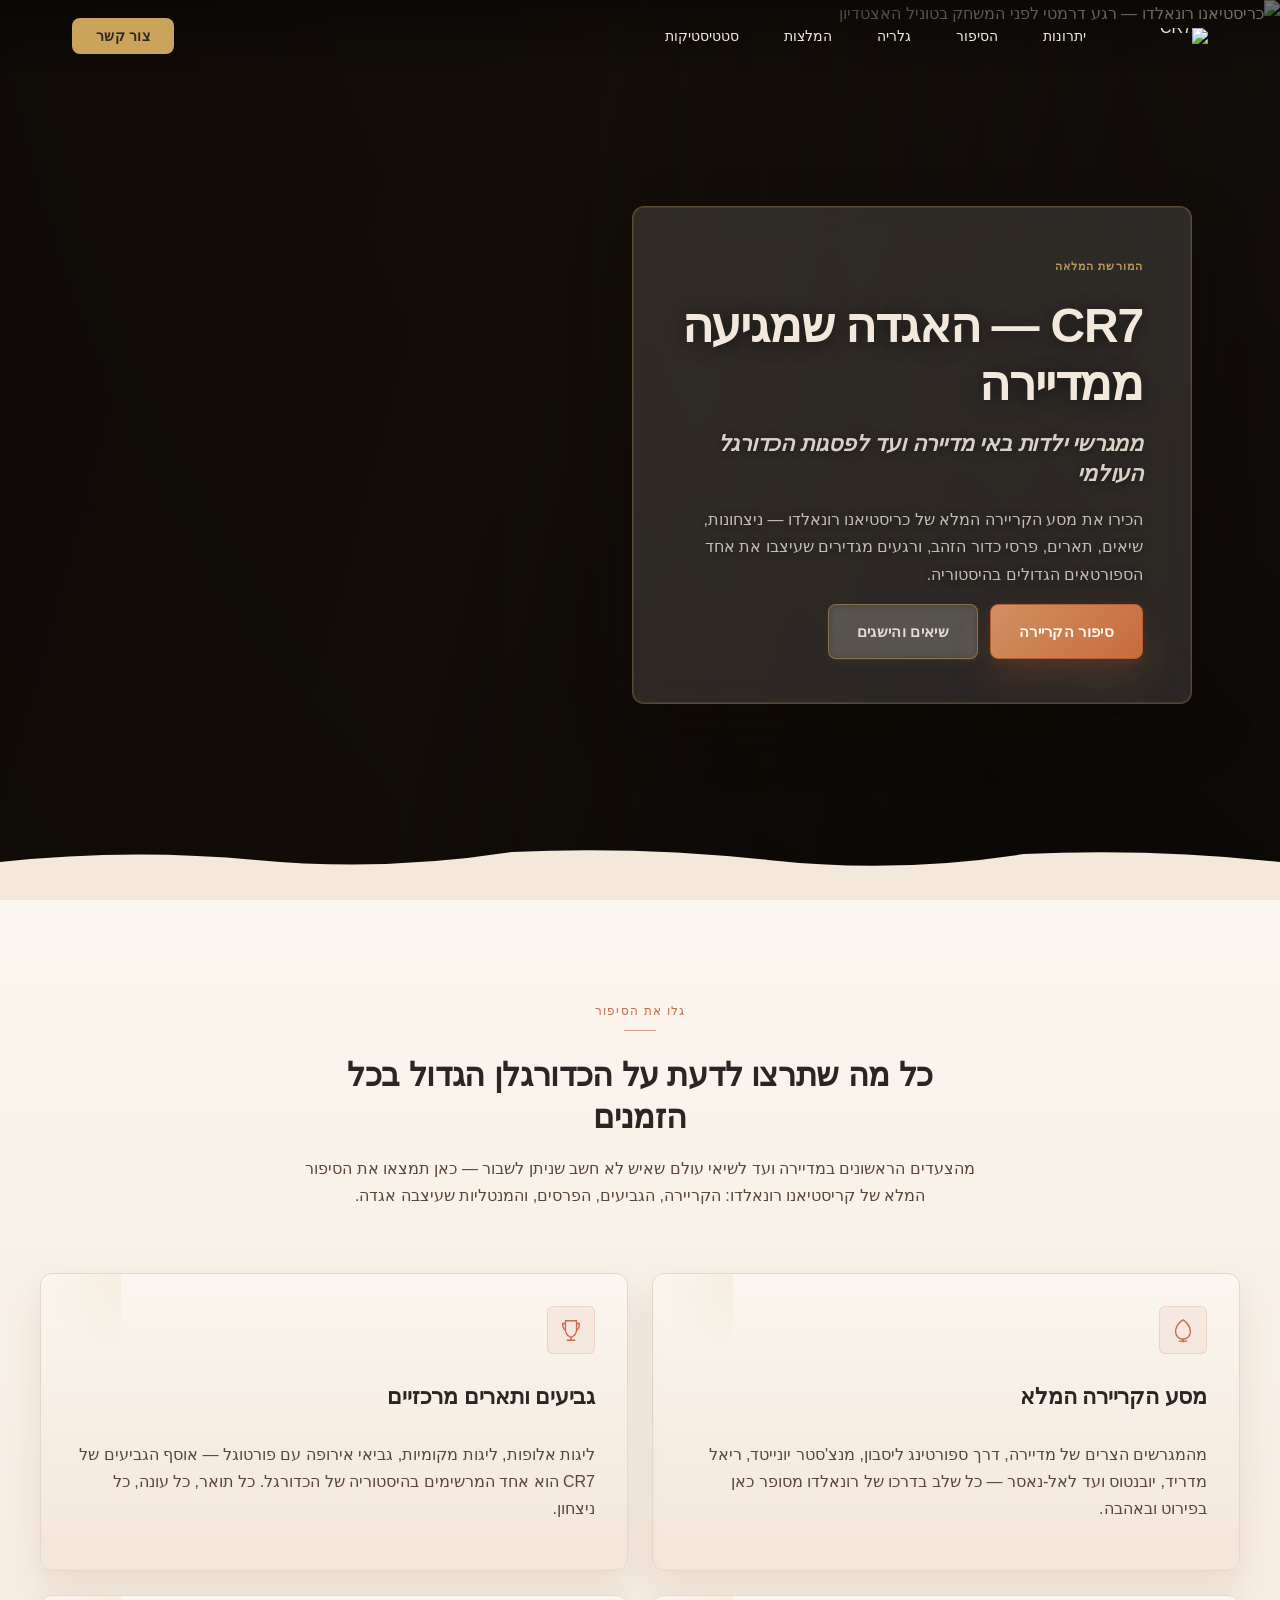
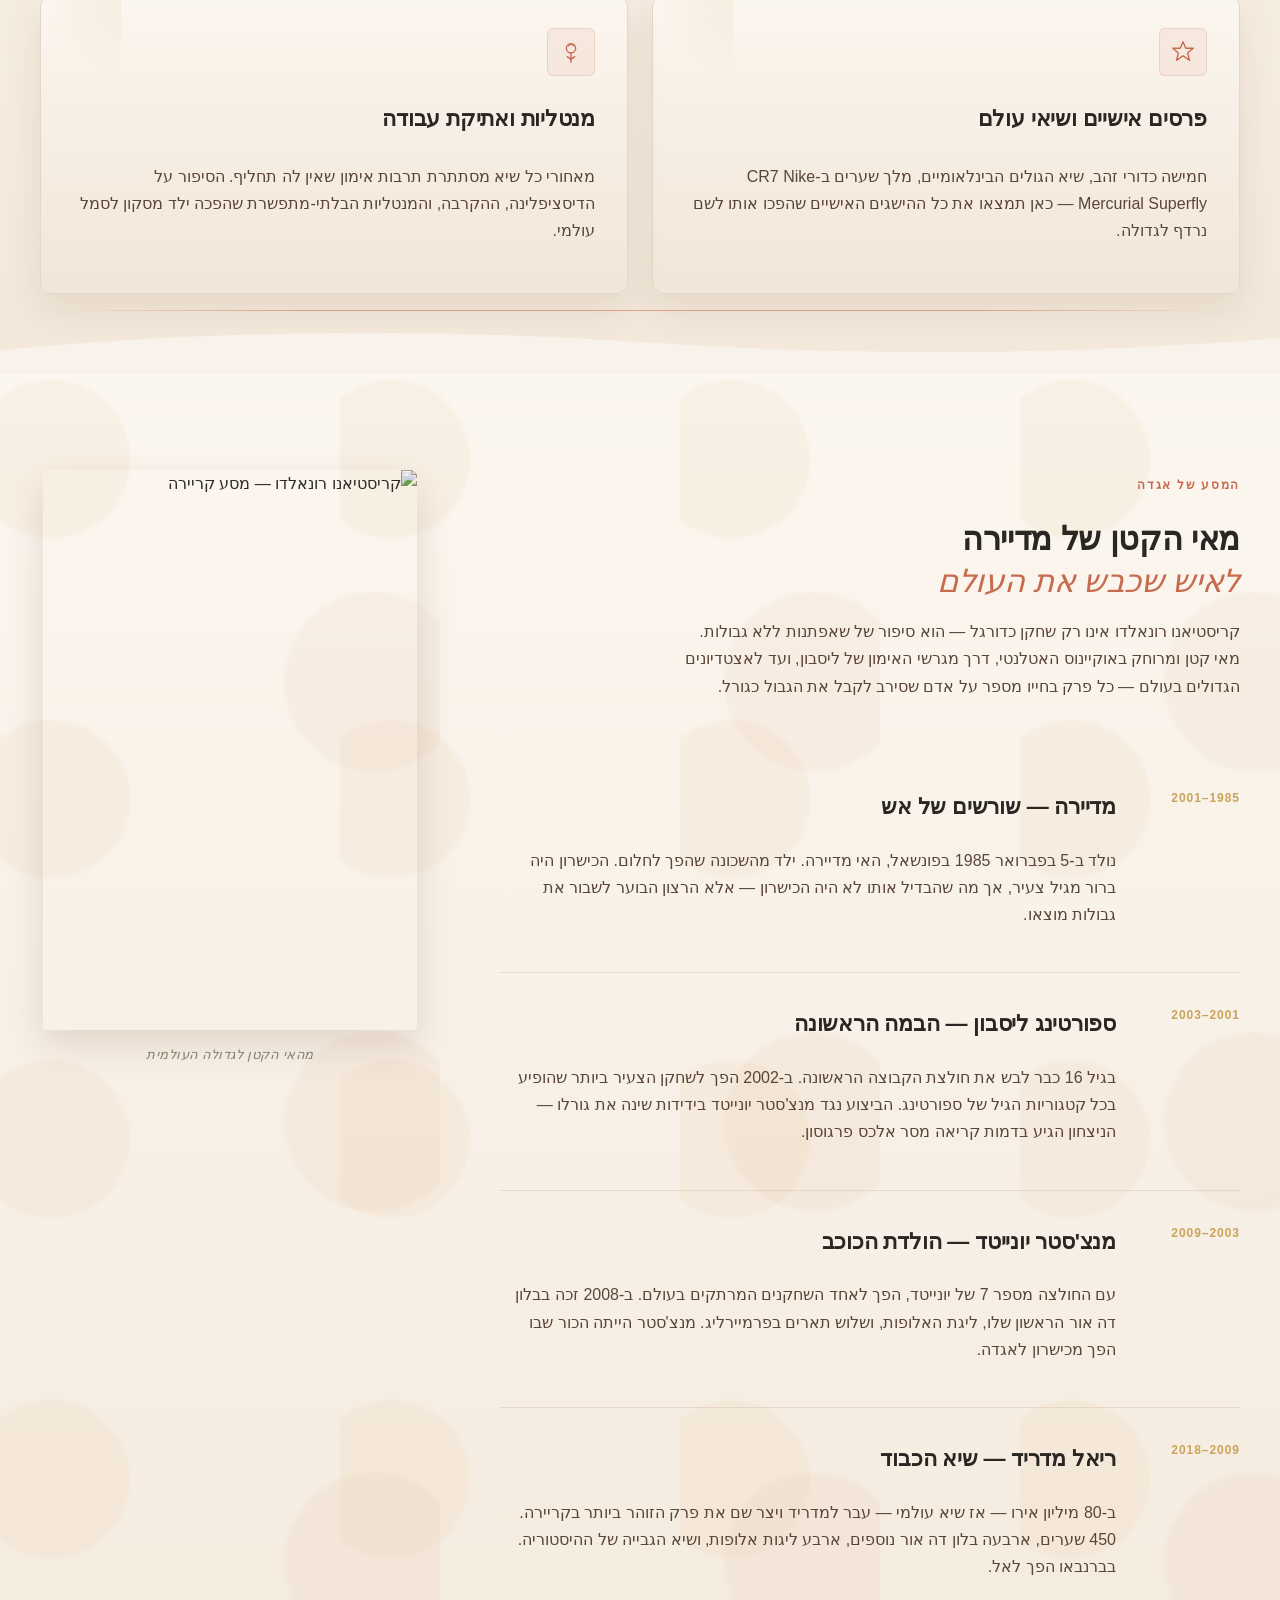
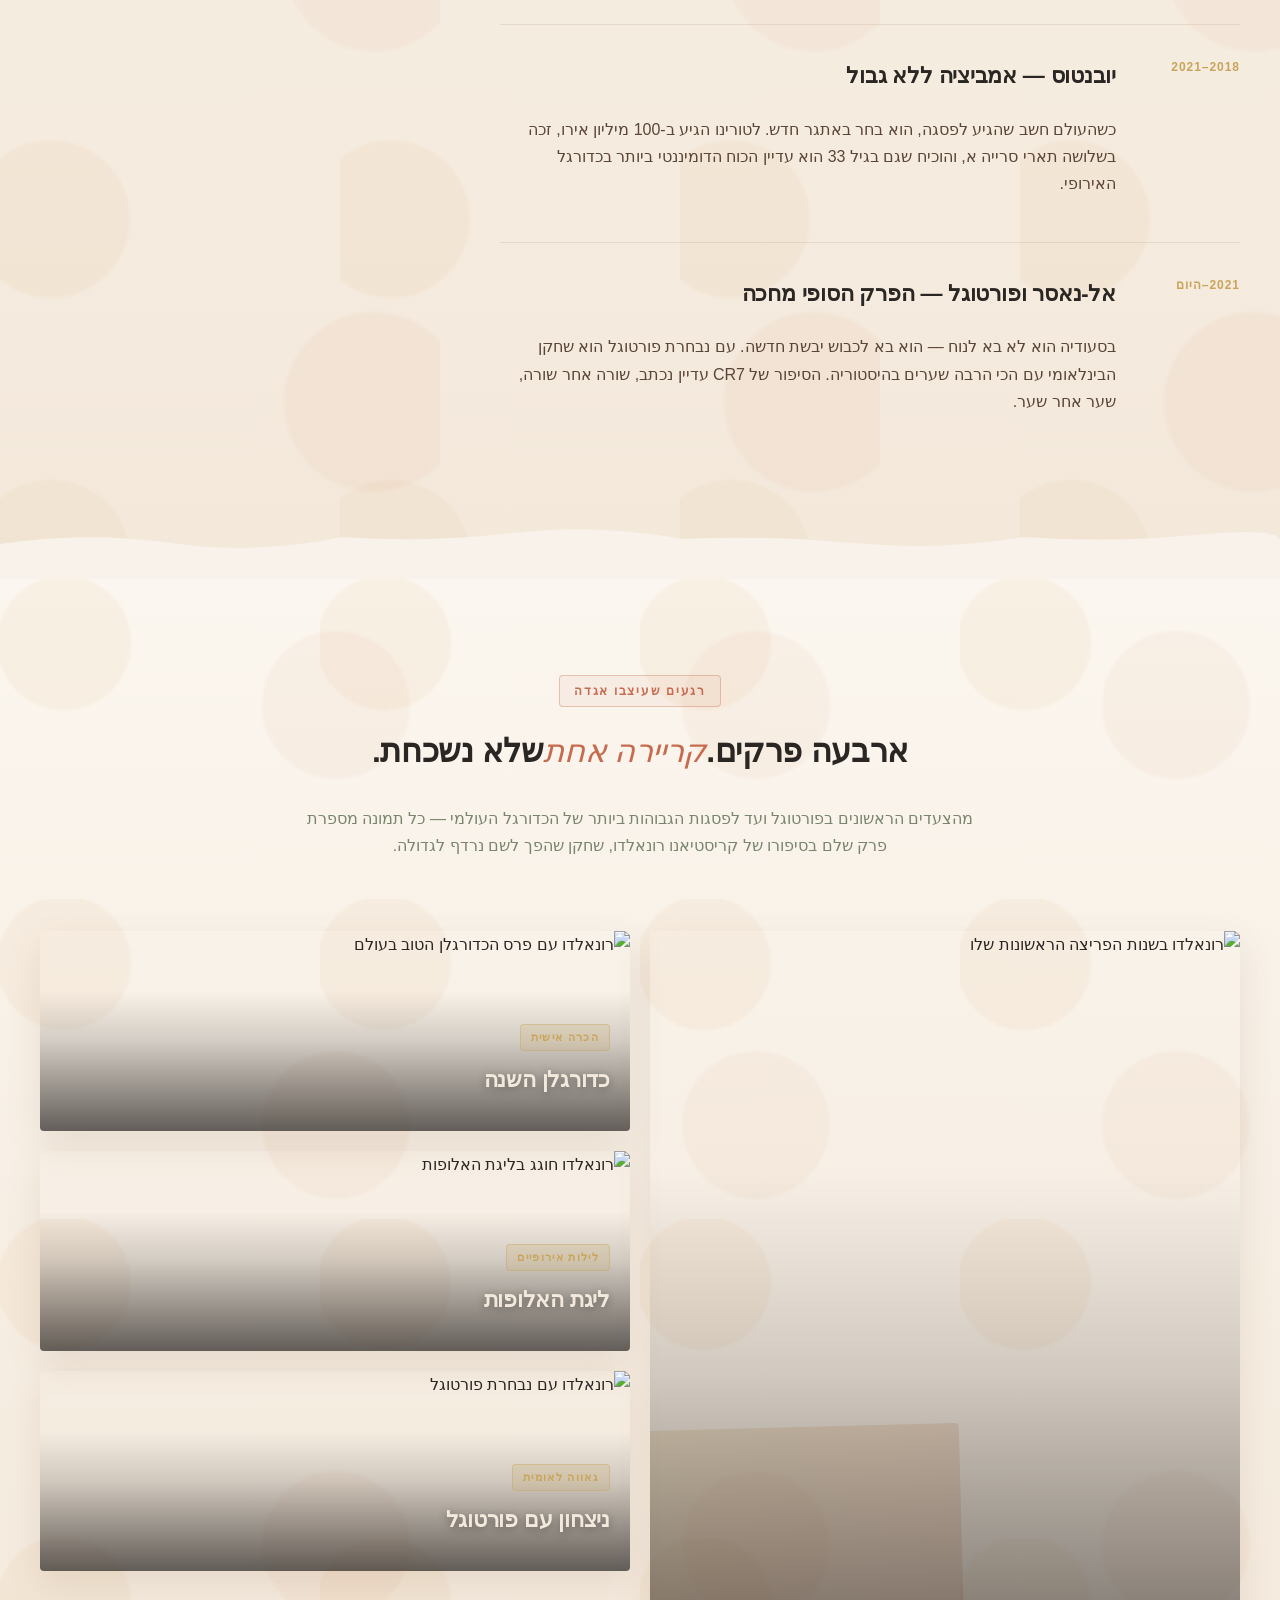
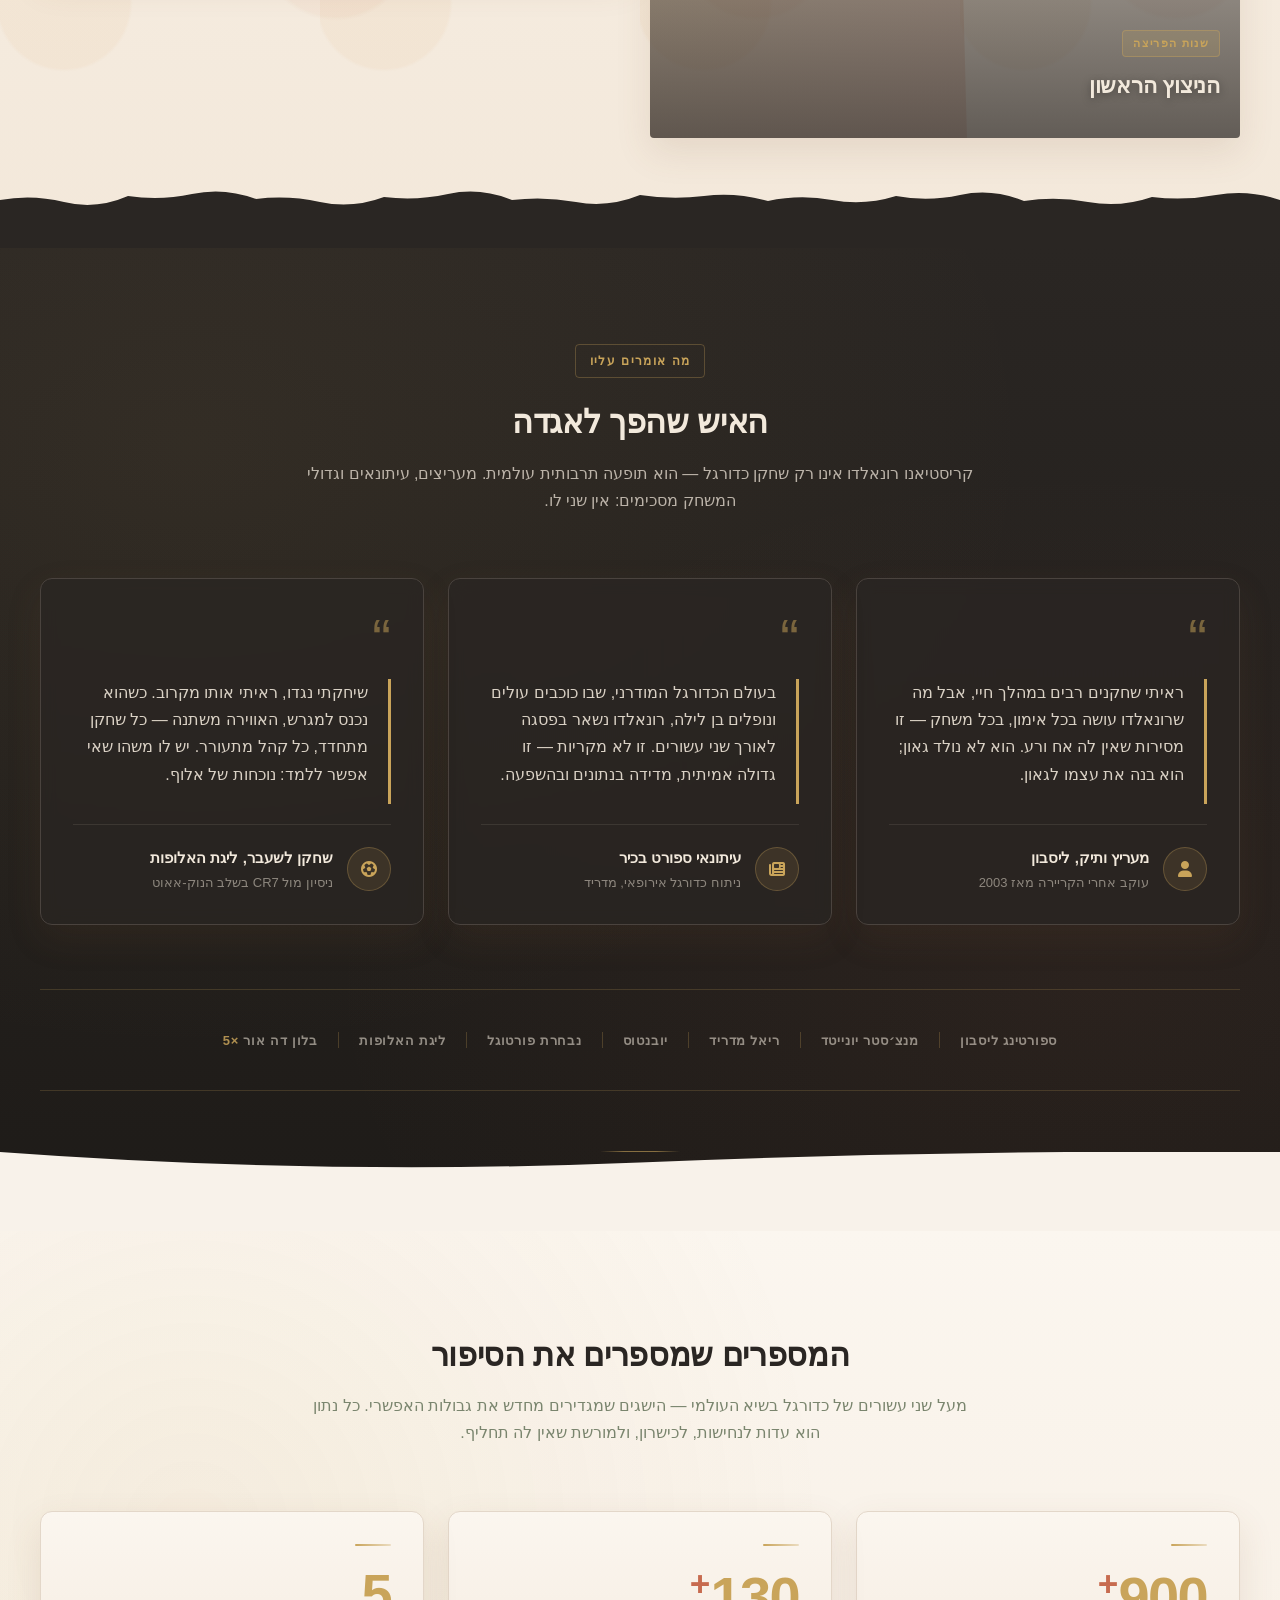
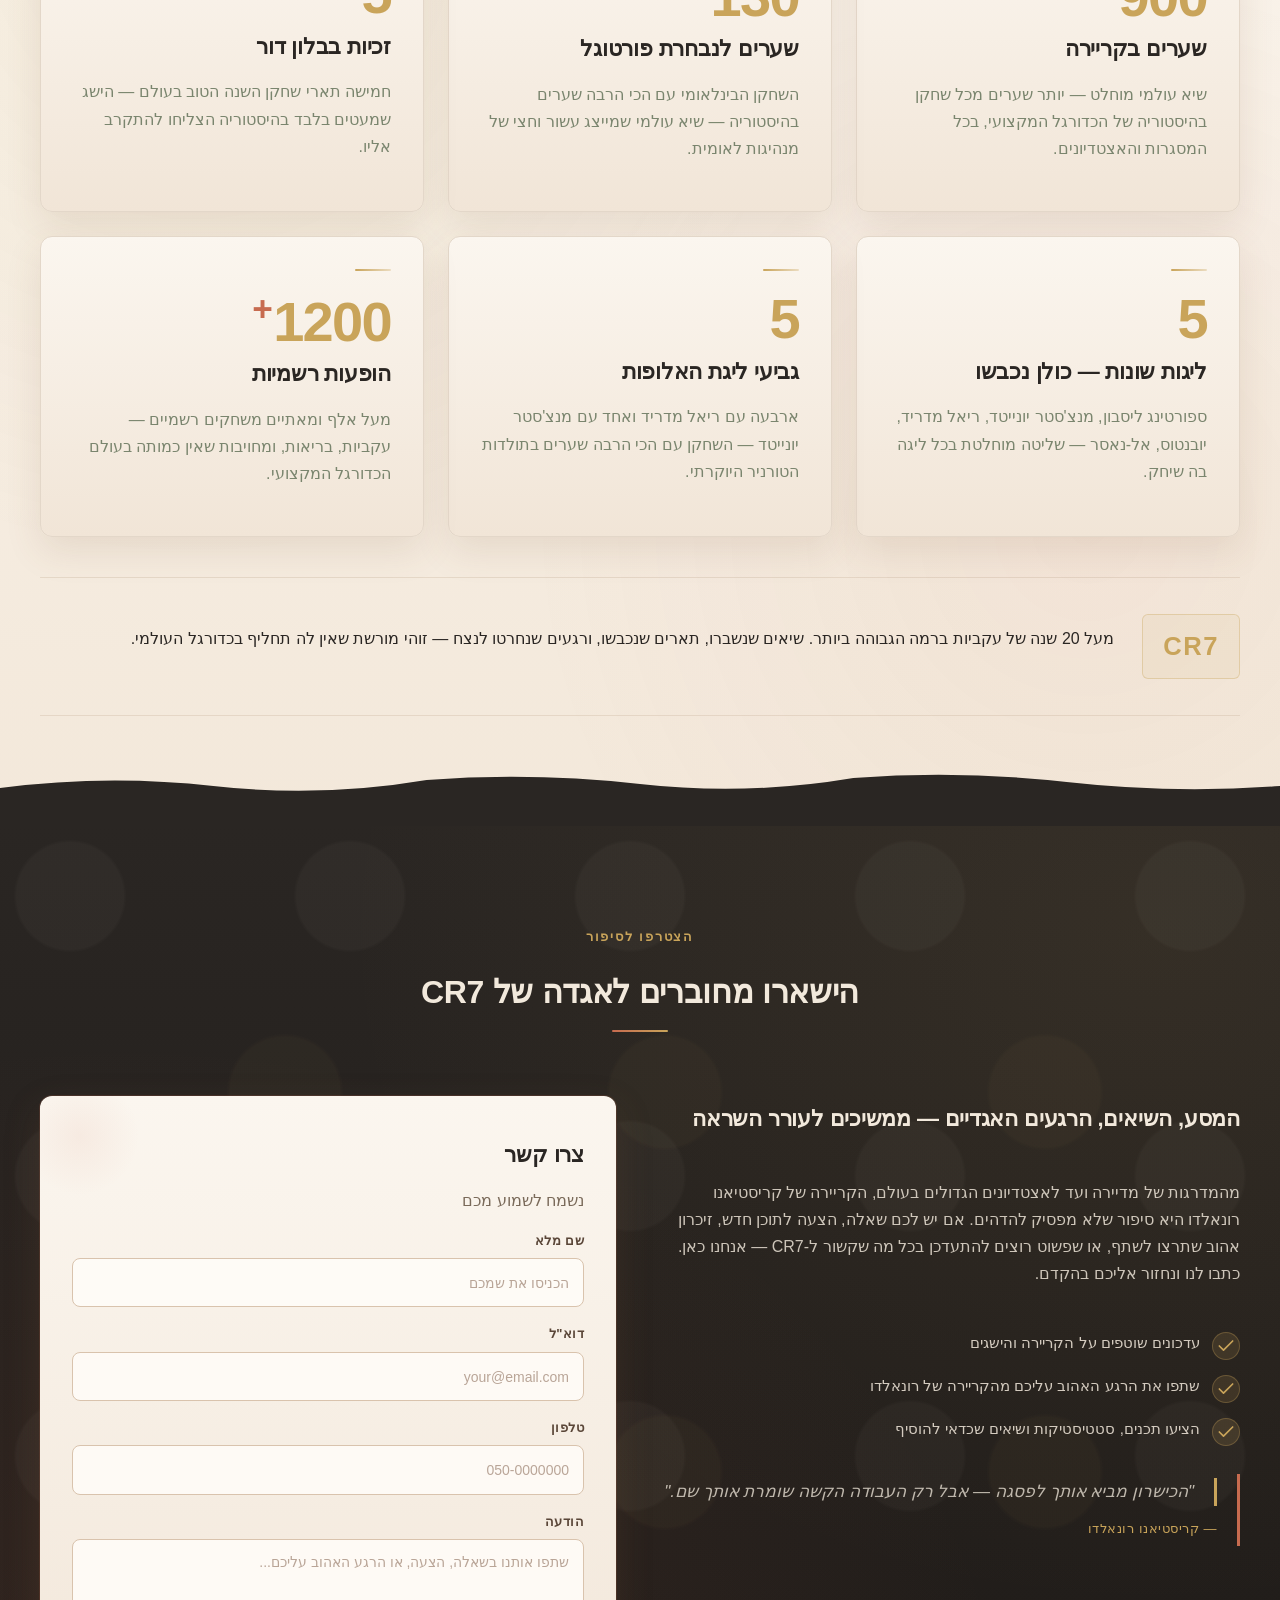
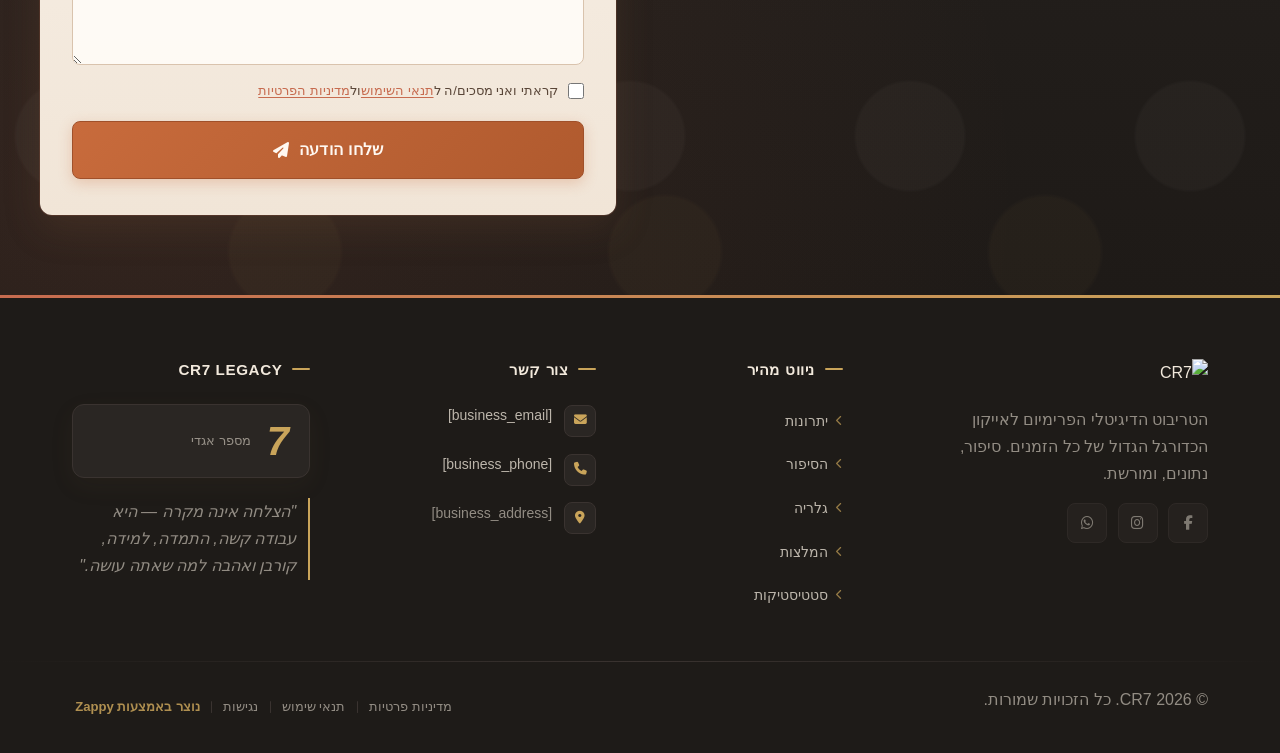
==== public/index.html @ e5d794fb "Background sync: Progressive GitHub Sync" ====
<!doctype html><html dir="rtl" lang="he"><head><meta charset="UTF-8"><meta content="width=device-width,initial-scale=1" name="viewport"><meta content="index, follow" name="robots"><title>nike mercurial superfly 9 cr7 — CR7</title><meta content="A dedicated fan and informational website about Cristiano Ronaldo, one of the greatest footballers of all time. The site aims to showcase his full career journe" name="description"><meta content="nike mercurial superfly 9 cr7, nike zoom mercurial superfly 9 elite cr7, nike zoom mercurial vapor 15 elite cr7 ag pro, CR7" name="keywords"><link href="/assets/favicon.ico" rel="icon" type="image/x-icon"><link href="/assets/favicon-16x16.png" rel="icon" type="image/png" sizes="16x16"><link href="/assets/favicon-32x32.png" rel="icon" type="image/png" sizes="32x32"><link href="/assets/favicon-48x48.png" rel="icon" type="image/png" sizes="48x48"><link href="/assets/favicon-192x192.png" rel="icon" type="image/png" sizes="192x192"><link href="/assets/favicon-512x512.png" rel="icon" type="image/png" sizes="512x512"><link href="/assets/apple-touch-icon.png" rel="apple-touch-icon"><script>!function(){"use strict";var t="f8e233ab-e7a6-4427-a022-3b66eafd8502",e="https://api.zappy5.com/api/analytics/track",a=18e5,n=2592e6,o=!0,i=!0,r=!0;var s=function(){var e="zappy_visitor_"+t,a=null;try{if(a=localStorage.getItem(e)){var o=JSON.parse(a),i=Date.now();if(i-o.created<n)return o.lastSeen=i,localStorage.setItem(e,JSON.stringify(o)),o.id}}catch(t){console.warn("Zappy Analytics: LocalStorage not available")}var r="zv_"+Date.now()+"_"+Math.random().toString(36).substr(2,9);try{localStorage.setItem(e,JSON.stringify({id:r,created:Date.now(),lastSeen:Date.now()}))}catch(t){}return r}(),c=function(){var e="zappy_session_"+t,n=null;try{if(n=sessionStorage.getItem(e)){var o=JSON.parse(n),i=Date.now();if(i-o.timestamp<a)return o.timestamp=i,sessionStorage.setItem(e,JSON.stringify(o)),o.id}}catch(t){console.warn("Zappy Analytics: SessionStorage not available")}var r="zs_"+Date.now()+"_"+Math.random().toString(36).substr(2,9);try{sessionStorage.setItem(e,JSON.stringify({id:r,timestamp:Date.now()}))}catch(t){}return r}();function l(a,n){n=n||{};var o={website_id:t,event_type:a,page_path:window.location.pathname,referrer:document.referrer||"direct",visitor_id:s,session_id:c,metadata:n};if(navigator.sendBeacon){var i=new Blob([JSON.stringify(o)],{type:"application/json"});navigator.sendBeacon(e,i)}else fetch(e,{method:"POST",headers:{"Content-Type":"application/json"},body:JSON.stringify(o),keepalive:!0}).catch(function(t){console.warn("Zappy Analytics: Failed to track event",t)})}o&&l("pageview",{title:document.title,url:window.location.href}),i&&document.addEventListener("click",function(t){var e=t.target;if("BUTTON"===e.tagName||e.closest("button")){var a="BUTTON"===e.tagName?e:e.closest("button");l("click",{element:"button",text:a.textContent.trim().substring(0,100),id:a.id||null,class:a.className||null})}else if("A"===e.tagName||e.closest("a")){var n="A"===e.tagName?e:e.closest("a");l("navigation",{element:"link",text:n.textContent.trim().substring(0,100),href:n.href,external:n.hostname!==window.location.hostname})}},!0),r&&document.addEventListener("submit",function(t){var e=t.target;l("form_submit",{form_id:e.id||null,form_name:e.name||null,form_action:e.action||null,form_method:e.method||"GET"})},!0);var d=Date.now();window.addEventListener("beforeunload",function(){l("page_unload",{time_on_page:Math.floor((Date.now()-d)/1e3),page_path:window.location.pathname})}),window.zappyAnalytics={track:l,getVisitorId:function(){return s},getSessionId:function(){return c}}}()</script><meta content="nike mercurial superfly 9 cr7 — CR7" property="og:title"><meta content="A dedicated fan and informational website about Cristiano Ronaldo, one of the greatest footballers of all time. The site aims to showcase his full career journe" property="og:description"><meta content="website" property="og:type"><meta content="he_IL" property="og:locale"><meta content="summary_large_image" name="twitter:card"><meta content="nike mercurial superfly 9 cr7 — CR7" name="twitter:title"><meta content="A dedicated fan and informational website about Cristiano Ronaldo, one of the greatest footballers of all time. The site aims to showcase his full career journe" name="twitter:description"><link href="https://cdnjs.cloudflare.com/ajax/libs/font-awesome/6.4.0/css/all.min.css" rel="stylesheet"><link href="/assets/favicon.ico" rel="icon" type="image/x-icon"><link href="/assets/favicon-16x16.png" rel="icon" type="image/png" sizes="16x16"><link href="/assets/favicon-32x32.png" rel="icon" type="image/png" sizes="32x32"><link href="/assets/favicon-48x48.png" rel="icon" type="image/png" sizes="48x48"><link href="/assets/favicon-192x192.png" rel="icon" type="image/png" sizes="192x192"><link href="/assets/favicon-512x512.png" rel="icon" type="image/png" sizes="512x512"><link href="/assets/apple-touch-icon.png" rel="apple-touch-icon"><link href="https://cdn.jsdelivr.net/npm/vanilla-cookieconsent@3/dist/cookieconsent.css" rel="stylesheet"><script src="https://cdn.jsdelivr.net/npm/vanilla-cookieconsent@3/dist/cookieconsent.umd.js"></script><script src="https://cdn.jsdelivr.net/gh/mickidum/acc_toolbar/acctoolbar/acctoolbar.min.js"></script><link href="/styles.css" rel="stylesheet"><style id="zappy-dropdown-submenu-styles">#navMenu li:has(.sub-menu),.nav-menu li:has(.sub-menu),.navbar li:has(.sub-menu),nav li:has(.sub-menu){position:relative}#navMenu .sub-menu,.nav-menu .sub-menu,.navbar .sub-menu,nav .sub-menu{display:block!important;position:absolute!important;top:100%;left:0;min-width:220px;background:#fff;border-radius:8px;box-shadow:0 8px 25px rgba(0,0,0,.15);padding:8px 0;opacity:0;visibility:hidden;transform:translateY(10px);transition:all .3s ease;z-index:1000;list-style:none;pointer-events:none}#navMenu li:hover>.sub-menu,.nav-menu li:hover>.sub-menu,.navbar li:hover>.sub-menu,nav li:hover>.sub-menu{opacity:1!important;visibility:visible!important;transform:translateY(0)!important;pointer-events:auto!important}.sub-menu li{list-style:none;margin:0;padding:0}.sub-menu a{display:block!important;padding:10px 16px!important;color:var(--text-dark,#333)!important;font-weight:500;text-decoration:none;white-space:nowrap;transition:background-color .2s}.sub-menu a:hover{background-color:#f5f5f5}[dir=rtl] .nav-menu .sub-menu,[dir=rtl] .navbar .sub-menu,[dir=rtl] nav .sub-menu,html[lang=ar] .nav-menu .sub-menu,html[lang=ar] .navbar .sub-menu,html[lang=ar] nav .sub-menu,html[lang=he] .nav-menu .sub-menu,html[lang=he] .navbar .sub-menu,html[lang=he] nav .sub-menu{left:auto!important;right:0!important}.sub-menu:empty,.sub-menu:not(:has(li)),.sub-menu:not(:has(li:not(.zappy-hidden-menu-item))){display:none!important;opacity:0!important;visibility:hidden!important;pointer-events:none!important}li:has(.menu-group-title):hover>.sub-menu{opacity:1!important;visibility:visible!important;transform:translateY(0)!important;pointer-events:auto!important}#navMenu>li>.menu-group-title,.nav-menu>li>.menu-group-title{display:inline-block;padding:.5rem 1rem;cursor:default;user-select:none}@media (max-width:768px){#navMenu .sub-menu,.nav-menu .sub-menu,.navbar .sub-menu,nav .sub-menu{position:static!important;transform:none!important;box-shadow:none!important;background:0 0!important;max-height:0;overflow:hidden;opacity:0;visibility:hidden;transition:max-height .3s ease,opacity .3s ease;padding:0!important;border-radius:0!important}.sub-menu.mobile-expanded{max-height:500px!important;opacity:1!important;visibility:visible!important;padding:8px 0 8px 16px!important}[dir=rtl] .sub-menu.mobile-expanded,html[lang=he] .sub-menu.mobile-expanded{padding:8px 16px 8px 0!important}#navMenu li:hover>.sub-menu,.nav-menu li:hover>.sub-menu,.navbar li:hover>.sub-menu,nav li:hover>.sub-menu{opacity:0;visibility:hidden;pointer-events:none}#navMenu li>.sub-menu.mobile-expanded,.nav-menu li>.sub-menu.mobile-expanded,.navbar li>.sub-menu.mobile-expanded,nav li>.sub-menu.mobile-expanded{opacity:1!important;visibility:visible!important;pointer-events:auto!important}#navMenu li:has(.sub-menu),.nav-menu li:has(.sub-menu),.navbar li:has(.sub-menu),nav li:has(.sub-menu){display:flex!important;flex-wrap:wrap!important;align-items:center!important;position:relative!important;min-height:44px!important}#navMenu li:has(.sub-menu)>a,.nav-menu li:has(.sub-menu)>a,.navbar li:has(.sub-menu)>a,nav li:has(.sub-menu)>a{flex:1!important;min-width:0!important}#navMenu li:has(.sub-menu)>.menu-group-title,.nav-menu li:has(.sub-menu)>.menu-group-title,.navbar li:has(.sub-menu)>.menu-group-title,nav li:has(.sub-menu)>.menu-group-title{flex:1!important;min-width:0!important;padding:0!important;line-height:inherit!important}#navMenu li:has(.sub-menu)>.sub-menu,.nav-menu li:has(.sub-menu)>.sub-menu,.navbar li:has(.sub-menu)>.sub-menu,nav li:has(.sub-menu)>.sub-menu{flex-basis:100%!important;width:100%!important}#navMenu li:has(.sub-menu)>a [class*=arrow],#navMenu li:has(.sub-menu)>a [class*=chevron],.nav-menu li:has(.sub-menu)>a .fa-angle-down,.nav-menu li:has(.sub-menu)>a .fa-chevron-down,.nav-menu li:has(.sub-menu)>a [class*=arrow],.nav-menu li:has(.sub-menu)>a [class*=chevron],nav li:has(.sub-menu)>a [class*=arrow],nav li:has(.sub-menu)>a [class*=chevron]{display:none!important;visibility:hidden!important}.mobile-submenu-toggle{display:flex!important;align-items:center!important;justify-content:center!important;width:44px!important;height:auto!important;background:0 0!important;border:none!important;cursor:pointer!important;color:var(--text-light)!important;position:static!important;flex-shrink:0!important;align-self:stretch!important;z-index:2!important;padding:0!important;margin:0!important}.mobile-submenu-toggle::after{content:''!important;width:0!important;height:0!important;border-left:6px solid transparent!important;border-right:6px solid transparent!important;border-top:7px solid currentColor!important;transition:transform .3s ease!important}.mobile-submenu-toggle.expanded::after{transform:rotate(180deg)!important}.sub-menu a{padding:10px 0!important;display:block!important;color:var(--text-light)!important}.navbar .sub-menu li a,.zappy-products-dropdown .sub-menu a,nav.navbar .sub-menu li a{color:var(--text-light)!important}}@media (min-width:769px){.mobile-submenu-toggle{display:none!important}}</style><style id="mobile-lang-menu-deployed-css">@media (max-width:768px){.lang-switcher,.nav-container .lang-switcher,.nav-cta-container .lang-switcher,.nav-ecommerce-icons .lang-switcher,.nav-icons-left .lang-switcher,.navbar .lang-switcher,.navbar .nav-cta-container .lang-switcher{display:none!important}.mobile-lang-menu{width:100%;border-top:1px solid rgba(128,128,128,.2);padding:8px 0 0 0;margin-top:8px}.mobile-lang-toggle{display:flex!important;align-items:center;justify-content:space-between;width:100%;padding:12px 16px;background:0 0;border:none;cursor:pointer;font-size:15px;color:inherit;font-family:inherit}.mobile-lang-toggle::after{content:'';display:inline-block;width:8px;height:8px;border-right:2px solid currentColor;border-bottom:2px solid currentColor;transform:rotate(45deg);transition:transform .3s ease;margin-left:8px}.mobile-lang-toggle.expanded::after{transform:rotate(-135deg)}.mobile-lang-options{max-height:0;overflow:hidden;transition:max-height .3s ease}.mobile-lang-options.expanded{max-height:300px}.mobile-lang-option{display:flex!important;align-items:center;gap:10px;padding:10px 24px;text-decoration:none;color:inherit;font-size:14px;font-family:inherit}.mobile-lang-option:hover{background:rgba(128,128,128,.1)}.mobile-lang-option.active{font-weight:600;opacity:.7;pointer-events:none}.mobile-lang-option img{width:20px;height:20px;border-radius:50%}}@media (min-width:769px){.mobile-lang-menu{display:none!important}}</style><style id="zappy-widget-visibility">#mic-access-tool-box,#mic-access-tool-general-button,#mic-init-access-tool #mic-access-tool-box,#mic-init-access-tool #mic-access-tool-general-button,#mic-init-access-tool .mic-access-tool-general-button,._access-icon,._access-menu,.mic-access-tool-box,.mic-access-tool-general-button,div[id*=mic-access-tool-box]{display:none!important;visibility:hidden!important;opacity:0!important;pointer-events:none!important}</style></head><body><nav class="navbar" dir="rtl"><button class="mobile-toggle" aria-label="Menu" id="mobileToggle"><svg viewBox="0 0 24 24" fill="none" height="24" width="24" class="hamburger-icon"><path d="M3 12h18M3 6h18M3 18h18" stroke="currentColor" stroke-linecap="round" stroke-width="2"></path></svg><svg viewBox="0 0 24 24" fill="none" height="24" width="24" class="close-icon" style="display:none"><path d="M18 6L6 18M6 6l12 12" stroke="currentColor" stroke-linecap="round" stroke-width="2"></path></svg></button><button class="phone-header-btn" aria-label="Call" data-phone="[business_phone]"><svg viewBox="0 0 24 24" fill="currentColor" height="20" width="20"><path d="M22 16.92v3a2 2 0 0 1-2.18 2 19.79 19.79 0 0 1-8.63-3.07 19.5 19.5 0 0 1-6-6 19.79 19.79 0 0 1-3.07-8.67A2 2 0 0 1 4.11 2h3a2 2 0 0 1 2 1.72 12.84 12.84 0 0 0 .7 2.81 2 2 0 0 1-.45 2.11L8.09 9.91a16 16 0 0 0 6 6l1.27-1.27a2 2 0 0 1 2.11-.45 12.84 12.84 0 0 0 2.81.7A2 2 0 0 1 22 16.92z"></path></svg></button><div class="nav-container"><div class="nav-right-group"><div class="nav-brand"><a href="/" class="logo-link"><img alt="CR7" src="/assets/business-logo.webp" class="logo"></a></div><ul class="nav-menu" id="navMenu"><li><a href="#features">יתרונות</a></li><li><a href="#story">הסיפור</a></li><li><a href="#showcase">גלריה</a></li><li><a href="#testimonials">המלצות</a></li><li><a href="#stats">סטטיסטיקות</a></li></ul></div><div class="nav-cta-container"><a href="#cta" class="nav-cta-btn">צור קשר</a></div></div></nav><script>window.addEventListener("load",function(){const e=document.querySelector(".navbar, nav, header");if(!e)return void console.log("[Navbar] Navbar element not found");let t=document.getElementById("mobileToggle")||document.querySelector(".mobile-toggle")||document.querySelector(".hamburger")||document.querySelector(".hamburger-menu")||document.querySelector(".menu-toggle")||document.querySelector(".burger-menu")||document.querySelector('[aria-label="Menu"]')||document.querySelector('[aria-label="תפריט"]');const o=document.querySelector(".phone-header-btn"),n=window.getComputedStyle(e);let r=n.backgroundColor;if(console.log("[Navbar] Initial navbar background:",r),"transparent"===r||"rgba(0, 0, 0, 0)"===r||r.startsWith("rgba")&&r.includes(", 0)")){const e=n.backgroundImage;if(e&&"none"!==e)console.log("[Navbar] Navbar has background image/gradient, using dark text"),r="rgb(240, 240, 240)";else{const e=window.getComputedStyle(document.body).backgroundColor;console.log("[Navbar] Navbar transparent, using body background:",e),r=e}}const i=r.match(/\d+/g);if(i&&i.length>=3){const e=(.299*parseInt(i[0])+.587*parseInt(i[1])+.114*parseInt(i[2]))/255;console.log("[Navbar] Mobile button colors preserved from Claude CSS (luminance:",e.toFixed(2)+")");const n=document.createElement("style");n.id="zappy-mobile-nav-fix";document.documentElement.lang;document.documentElement.dir,n.textContent='\n        /* Hide mobile buttons on desktop, show only on mobile */\n        @media (min-width: 769px) {\n          .mobile-toggle,\n          .phone-header-btn {\n            display: none !important;\n          }\n        }\n        \n        /* Show and position mobile buttons correctly on mobile */\n        @media (max-width: 768px) {\n          .mobile-toggle,\n          .phone-header-btn {\n            position: absolute !important;\n            top: 50% !important;\n            transform: translateY(-50%) !important;\n            z-index: 1001 !important;\n            display: flex !important;\n            align-items: center !important;\n            justify-content: center !important;\n            width: 36px !important;\n            height: 36px !important;\n            border-radius: 50% !important;\n            border: none !important;\n            cursor: pointer !important;\n            padding: 6px !important;\n            background: none !important;\n            color: var(--nav-text, var(--text-light)) !important;\n          }\n          \n          /* LTR positioning (default): hamburger LEFT, phone RIGHT */\n          html:not([dir="rtl"]):not([lang="he"]):not([lang="ar"]) .mobile-toggle,\n          html[dir="ltr"] .mobile-toggle {\n            left: 12px !important;\n            right: auto !important;\n          }\n          html:not([dir="rtl"]):not([lang="he"]):not([lang="ar"]) .phone-header-btn,\n          html[dir="ltr"] .phone-header-btn {\n            right: 12px !important;\n            left: auto !important;\n          }\n          \n          /* RTL positioning: hamburger RIGHT, phone LEFT */\n          html[dir="rtl"] .mobile-toggle,\n          html[lang="he"] .mobile-toggle,\n          html[lang="ar"] .mobile-toggle {\n            right: 12px !important;\n            left: auto !important;\n          }\n          html[dir="rtl"] .phone-header-btn,\n          html[lang="he"] .phone-header-btn,\n          html[lang="ar"] .phone-header-btn {\n            left: 12px !important;\n            right: auto !important;\n          }\n          \n          /* CRITICAL: Ensure nav-container has min-height on mobile */\n          /* All children are positioned absolutely/fixed on mobile, so height:auto collapses to 0 */\n          .nav-container {\n            min-height: 70px !important;\n            position: relative !important;\n          }\n          \n          /* Ensure SVG icons are properly sized and inherit color */\n          .mobile-toggle svg,\n          .phone-header-btn svg {\n            width: 24px !important;\n            height: 24px !important;\n            /* Don\'t force display - let JavaScript control hamburger/close toggle */\n          }\n          \n          /* Reset nav-cta-container on mobile - remove desktop box-shadow/padding */\n          /* that creates a visible ghost box when CTA button is hidden */\n          .nav-cta-container {\n            box-shadow: none !important;\n            padding: 0 !important;\n          }\n          \n          /* Hide nav-cta-container entirely on mobile when there\'s no lang-switcher */\n          /* (only the CTA button is inside, and it\'s hidden on mobile) */\n          .nav-cta-container:not(:has(.lang-switcher)) {\n            display: none !important;\n          }\n          \n          /* CRITICAL: Prevent hero image fade gradient from bleeding over headline text */\n          /* The .image-fade-gradient has bottom: -30px (extends below parent) */\n          /* On mobile stacked layout, this overlaps the h1 text below the image */\n          .hero-image-column {\n            overflow: hidden !important;\n          }\n          .image-fade-gradient {\n            bottom: 0 !important;\n          }\n          \n          /* Hide desktop language switcher on mobile - hamburger menu handles it */\n          /* High specificity to override stored CSS */\n          .lang-switcher,\n          .nav-cta-container .lang-switcher,\n          .nav-container .lang-switcher,\n          .navbar .lang-switcher,\n          .navbar .nav-cta-container .lang-switcher {\n            display: none !important;\n          }\n        }\n      ';const r=document.getElementById("zappy-mobile-nav-fix");r&&r.remove(),document.head.appendChild(n),console.log("[Navbar] Critical CSS injected for mobile nav positioning");const l=window.innerWidth<=768;if(t){const e=t.querySelector(".hamburger-icon"),o=t.querySelector(".close-icon");e&&(e.style.setProperty("width","24px","important"),e.style.setProperty("height","24px","important"),e.style.setProperty("display","block","important")),o&&(o.style.setProperty("width","24px","important"),o.style.setProperty("height","24px","important"),o.style.setProperty("display","none","important")),l?(t.style.setProperty("position","absolute","important"),t.style.setProperty("top","50%","important"),t.style.setProperty("transform","translateY(-50%)","important"),t.style.setProperty("z-index","1001","important"),t.style.removeProperty("left"),t.style.removeProperty("right"),console.log("[Navbar] Mobile toggle positioning applied (mobile viewport)")):(t.style.removeProperty("position"),t.style.removeProperty("top"),t.style.removeProperty("transform"),t.style.removeProperty("z-index"),t.style.removeProperty("left"),t.style.removeProperty("right"),console.log("[Navbar] Desktop viewport - cleared mobile toggle inline positioning"))}if(o){const e=o.querySelector("svg");e&&(e.style.width="24px",e.style.height="24px",e.setAttribute("width","24"),e.setAttribute("height","24")),l?(o.style.setProperty("position","absolute","important"),o.style.setProperty("top","50%","important"),o.style.setProperty("transform","translateY(-50%)","important"),o.style.setProperty("z-index","1001","important"),o.style.removeProperty("left"),o.style.removeProperty("right"),console.log("[Navbar] Phone button positioning applied (mobile viewport)")):(o.style.removeProperty("position"),o.style.removeProperty("top"),o.style.removeProperty("transform"),o.style.removeProperty("z-index"),o.style.removeProperty("left"),o.style.removeProperty("right"),console.log("[Navbar] Desktop viewport - cleared phone button inline positioning"))}}else console.log("[Navbar] Could not parse background color:",r);t=document.getElementById("mobileToggle")||document.querySelector(".mobile-toggle")||document.querySelector(".hamburger")||document.querySelector(".hamburger-menu")||document.querySelector(".menu-toggle")||document.querySelector(".burger-menu")||document.querySelector('[aria-label="Menu"]')||document.querySelector('[aria-label="תפריט"]');const l=document.getElementById("navMenu")||document.querySelector(".nav-menu")||document.querySelector(".nav-links")||document.querySelector("nav ul:not(.submenu)");if(!t||!l)return void console.log("[Navbar] Mobile toggle or menu not found:",{toggle:!!t,menu:!!l});l.id||(l.id="navMenu"),console.log("[Navbar] Initializing mobile menu...");const a=t.cloneNode(!0);t.parentNode.replaceChild(a,t),a.addEventListener("click",function(e){e.preventDefault(),e.stopPropagation();const t=this.querySelector(".hamburger-icon"),o=this.querySelector(".close-icon");l.classList.contains("active")?(l.classList.remove("active"),t&&t.style.setProperty("display","block","important"),o&&o.style.setProperty("display","none","important"),document.body.style.overflow="",console.log("[Navbar] Menu closed")):(l.classList.add("active"),t&&t.style.setProperty("display","none","important"),o&&o.style.setProperty("display","block","important"),document.body.style.overflow="hidden",console.log("[Navbar] Menu opened"))}),l.querySelectorAll("a").forEach(function(e){e.addEventListener("click",function(){if("#"===this.getAttribute("href"))return;const e=a.querySelector(".hamburger-icon"),t=a.querySelector(".close-icon");l.classList.remove("active"),e&&e.style.setProperty("display","block","important"),t&&t.style.setProperty("display","none","important"),document.body.style.overflow="",console.log("[Navbar] Menu closed (link clicked)")})});var s=l.querySelectorAll(".dropdown-toggle");s.forEach(function(e){e.addEventListener("click",function(e){e.preventDefault(),e.stopPropagation();var t=this.closest(".nav-dropdown");t&&(t.parentNode.querySelectorAll(".nav-dropdown.open").forEach(function(e){e!==t&&e.classList.remove("open")}),t.classList.toggle("open"),console.log("[Navbar] Dropdown toggled:",t.classList.contains("open")?"open":"closed"))})}),document.addEventListener("click",function(e){e.target.closest(".nav-dropdown")||document.querySelectorAll(".nav-dropdown.open").forEach(function(e){e.classList.remove("open")})}),console.log("[Navbar] Dropdown handlers initialized for "+s.length+" dropdowns"),o&&o.addEventListener("click",function(){const e=document.querySelectorAll('a[href^="tel:"]'),t=e.length>0?e[0].getAttribute("href").replace("tel:",""):"[business_phone]";window.location.href="tel:"+t,console.log("[Navbar] Phone button clicked")}),console.log("[Navbar] Mobile menu initialized successfully");const p=function(){const e=document.querySelector(".whatsapp-float");e&&(window.innerWidth>=769?(e.style.setProperty("display","none","important"),e.style.setProperty("visibility","hidden","important"),e.style.setProperty("opacity","0","important"),e.style.setProperty("pointer-events","none","important"),console.log("[WhatsApp] Button hidden on desktop")):(e.style.removeProperty("display"),e.style.removeProperty("visibility"),e.style.removeProperty("opacity"),e.style.removeProperty("pointer-events"),console.log("[WhatsApp] Button visible on mobile")))};let c;p(),window.addEventListener("resize",function(){clearTimeout(c),c=setTimeout(p,100)})})</script><main><section class="index-hero-section" data-layout-spec="בית-hero" dir="rtl" id="hero" data-hero-type="fullscreen-scrim"><div class="hero-bg-wrapper"><img alt="כריסטיאנו רונאלדו — רגע דרמטי לפני המשחק בטוניל האצטדיון" src="/assets/site-index-hero-image-1.webp" data-context="Cinematic full-bleed football photograph of Cristiano Ronaldo in a dramatic stadium tunnel or pitch-side pre-match moment. Moody cinematic lighting with warm amber and deep shadow tones. The player stands tall in a dark tunnel with stadium floodlights glowing in the background, wearing a football kit. High-resolution editorial sports photography style, wide angle, atmospheric depth." data-placeholder="index-hero-image-1" height="800" width="1200" class="hero-bg-img" data-hero-bg="true"></div><div class="hero-scrim" aria-hidden="true"></div><div class="hero-container"><div class="hero-card"><span class="hero-eyebrow">המורשת המלאה</span><h1 class="hero-h1">CR7 — האגדה שמגיעה ממדיירה</h1><h3 class="hero-h3">ממגרשי ילדות באי מדיירה ועד לפסגות הכדורגל העולמי</h3><p class="hero-body">הכירו את מסע הקריירה המלא של כריסטיאנו רונאלדו — ניצחונות, שיאים, תארים, פרסי כדור הזהב, ורגעים מגדירים שעיצבו את אחד הספורטאים הגדולים בהיסטוריה.</p><div class="hero-cta-group"><a href="#career" class="btn-primary hero-btn-primary">סיפור הקריירה</a><a href="#records" class="btn-secondary hero-btn-secondary">שיאים והישגים</a></div></div></div><div class="hero-divider-wrapper"><svg viewBox="0 0 1200 90" aria-hidden="true" xmlns="http://www.w3.org/2000/svg" data-no-icon-edit="true" preserveAspectRatio="none"><path d="M0,90 L0,52 Q120,38 240,50 T480,42 Q600,36 720,50 T960,44 Q1080,38 1200,52 L1200,90 Z" fill="#F3E8DA"></path></svg></div></section><section class="index-features-section" data-layout-spec="בית-features" dir="rtl" id="features"><div class="index-features-container"><div class="index-features-intro"><span class="index-features-eyebrow">גלו את הסיפור</span><h2 class="index-features-heading">כל מה שתרצו לדעת על הכדורגלן הגדול בכל הזמנים</h2><p class="index-features-subtext">מהצעדים הראשונים במדיירה ועד לשיאי עולם שאיש לא חשב שניתן לשבור — כאן תמצאו את הסיפור המלא של קריסטיאנו רונאלדו: הקריירה, הגביעים, הפרסים, והמנטליות שעיצבה אגדה.</p></div><div class="index-features-grid"><article class="index-features-card"><div class="index-features-card-marker" aria-hidden="true"><svg viewBox="0 0 28 28" aria-hidden="true" xmlns="http://www.w3.org/2000/svg" data-element-type="icon" data-icon-type="svg" fill="none" height="28" width="28"><path d="M14 3 C14 3 6 8 6 16 C6 20.4 9.6 24 14 24 C18.4 24 22 20.4 22 16 C22 8 14 3 14 3Z" fill="none" stroke="currentColor" stroke-linecap="round" stroke-width="1.5" stroke-linejoin="round"></path><line stroke="currentColor" stroke-linecap="round" stroke-width="1.5" x1="14" x2="14" y1="24" y2="27"></line><line stroke="currentColor" stroke-linecap="round" stroke-width="1.5" x1="10" x2="18" y1="26" y2="26"></line></svg></div><div class="index-features-card-content"><h3 class="index-features-card-title">מסע הקריירה המלא</h3><p class="index-features-card-text">מהמגרשים הצרים של מדיירה, דרך ספורטינג ליסבון, מנצ'סטר יונייטד, ריאל מדריד, יובנטוס ועד לאל-נאסר — כל שלב בדרכו של רונאלדו מסופר כאן בפירוט ובאהבה.</p></div></article><article class="index-features-card"><div class="index-features-card-marker" aria-hidden="true"><svg viewBox="0 0 28 28" aria-hidden="true" xmlns="http://www.w3.org/2000/svg" data-element-type="icon" data-icon-type="svg" fill="none" height="28" width="28"><path d="M8 4 H20 V14 C20 19 14 22 14 22 C14 22 8 19 8 14 Z" fill="none" stroke="currentColor" stroke-linecap="round" stroke-width="1.5" stroke-linejoin="round"></path><path d="M8 7 H5 C5 7 5 13 8 14" fill="none" stroke="currentColor" stroke-linecap="round" stroke-width="1.5"></path><path d="M20 7 H23 C23 7 23 13 20 14" fill="none" stroke="currentColor" stroke-linecap="round" stroke-width="1.5"></path><line stroke="currentColor" stroke-linecap="round" stroke-width="1.5" x1="14" x2="14" y1="22" y2="25"></line><line stroke="currentColor" stroke-linecap="round" stroke-width="1.5" x1="10" x2="18" y1="25" y2="25"></line></svg></div><div class="index-features-card-content"><h3 class="index-features-card-title">גביעים ותארים מרכזיים</h3><p class="index-features-card-text">ליגות אלופות, ליגות מקומיות, גביאי אירופה עם פורטוגל — אוסף הגביעים של CR7 הוא אחד המרשימים בהיסטוריה של הכדורגל. כל תואר, כל עונה, כל ניצחון.</p></div></article><article class="index-features-card"><div class="index-features-card-marker" aria-hidden="true"><svg viewBox="0 0 28 28" aria-hidden="true" xmlns="http://www.w3.org/2000/svg" data-element-type="icon" data-icon-type="svg" fill="none" height="28" width="28"><polygon fill="none" points="14,3 17,10 25,10 19,15 21,23 14,18 7,23 9,15 3,10 11,10" stroke="currentColor" stroke-linecap="round" stroke-linejoin="round" stroke-width="1.5"></polygon></svg></div><div class="index-features-card-content"><h3 class="index-features-card-title">פרסים אישיים ושיאי עולם</h3><p class="index-features-card-text">חמישה כדורי זהב, שיא הגולים הבינלאומיים, מלך שערים ב-CR7 Nike Mercurial Superfly — כאן תמצאו את כל ההישגים האישיים שהפכו אותו לשם נרדף לגדולה.</p></div></article><article class="index-features-card"><div class="index-features-card-marker" aria-hidden="true"><svg viewBox="0 0 28 28" aria-hidden="true" xmlns="http://www.w3.org/2000/svg" data-element-type="icon" data-icon-type="svg" fill="none" height="28" width="28"><circle cx="14" cy="10" fill="none" r="5" stroke="currentColor" stroke-width="1.5"></circle><path d="M14 15 L14 25" stroke="currentColor" stroke-linecap="round" stroke-width="1.5"></path><path d="M10 19 L14 22 L18 19" fill="none" stroke="currentColor" stroke-linecap="round" stroke-width="1.5" stroke-linejoin="round"></path><path d="M11 7.5 Q14 4 17 7.5" fill="none" stroke="currentColor" stroke-linecap="round" stroke-width="1.2"></path></svg></div><div class="index-features-card-content"><h3 class="index-features-card-title">מנטליות ואתיקת עבודה</h3><p class="index-features-card-text">מאחורי כל שיא מסתתרת תרבות אימון שאין לה תחליף. הסיפור על הדיסציפלינה, ההקרבה, והמנטליות הבלתי-מתפשרת שהפכה ילד מסקון לסמל עולמי.</p></div></article></div></div><div class="index-features-divider-wrapper"><svg viewBox="0 0 1200 64" aria-hidden="true" xmlns="http://www.w3.org/2000/svg" data-no-icon-edit="true" preserveAspectRatio="none"><path d="M0,64 L0,40 Q300,10 600,32 Q900,54 1200,28 L1200,64 Z" fill="#F8F2EA"></path></svg><div class="index-features-terracotta-line" aria-hidden="true"></div></div></section><section class="index-story-section" data-layout-spec="בית-story" dir="rtl" id="story"><div class="index-story-container"><div class="index-story-content"><div class="index-story-header"><span class="index-story-eyebrow">המסע של אגדה</span><h2 class="index-story-title">מאי הקטן של מדיירה<br><em class="index-story-accent">לאיש שכבש את העולם</em></h2><p class="index-story-intro">קריסטיאנו רונאלדו אינו רק שחקן כדורגל — הוא סיפור של שאפתנות ללא גבולות. מאי קטן ומרוחק באוקיינוס האטלנטי, דרך מגרשי האימון של ליסבון, ועד לאצטדיונים הגדולים בעולם — כל פרק בחייו מספר על אדם שסירב לקבל את הגבול כגורל.</p></div><div class="index-story-timeline"><div class="index-story-band"><div class="index-story-band-year">1985–2001</div><div class="index-story-band-body"><h3 class="index-story-band-title">מדיירה — שורשים של אש</h3><p class="index-story-band-text">נולד ב-5 בפברואר 1985 בפונשאל, האי מדיירה. ילד מהשכונה שהפך לחלום. הכישרון היה ברור מגיל צעיר, אך מה שהבדיל אותו לא היה הכישרון — אלא הרצון הבוער לשבור את גבולות מוצאו.</p></div></div><div class="index-story-divider-line"></div><div class="index-story-band"><div class="index-story-band-year">2001–2003</div><div class="index-story-band-body"><h3 class="index-story-band-title">ספורטינג ליסבון — הבמה הראשונה</h3><p class="index-story-band-text">בגיל 16 כבר לבש את חולצת הקבוצה הראשונה. ב-2002 הפך לשחקן הצעיר ביותר שהופיע בכל קטגוריות הגיל של ספורטינג. הביצוע נגד מנצ'סטר יונייטד בידידות שינה את גורלו — הניצחון הגיע בדמות קריאה מסר אלכס פרגוסון.</p></div></div><div class="index-story-divider-line"></div><div class="index-story-band"><div class="index-story-band-year">2003–2009</div><div class="index-story-band-body"><h3 class="index-story-band-title">מנצ'סטר יונייטד — הולדת הכוכב</h3><p class="index-story-band-text">עם החולצה מספר 7 של יונייטד, הפך לאחד השחקנים המרתקים בעולם. ב-2008 זכה בבלון דה אור הראשון שלו, ליגת האלופות, ושלוש תארים בפרמיירליג. מנצ'סטר הייתה הכור שבו הפך מכישרון לאגדה.</p></div></div><div class="index-story-divider-line"></div><div class="index-story-band"><div class="index-story-band-year">2009–2018</div><div class="index-story-band-body"><h3 class="index-story-band-title">ריאל מדריד — שיא הכבוד</h3><p class="index-story-band-text">ב-80 מיליון אירו — אז שיא עולמי — עבר למדריד ויצר שם את פרק הזוהר ביותר בקריירה. 450 שערים, ארבעה בלון דה אור נוספים, ארבע ליגות אלופות, ושיא הגבייה של ההיסטוריה. בברנבאו הפך לאל.</p></div></div><div class="index-story-divider-line"></div><div class="index-story-band"><div class="index-story-band-year">2018–2021</div><div class="index-story-band-body"><h3 class="index-story-band-title">יובנטוס — אמביציה ללא גבול</h3><p class="index-story-band-text">כשהעולם חשב שהגיע לפסגה, הוא בחר באתגר חדש. לטורינו הגיע ב-100 מיליון אירו, זכה בשלושה תארי סרייה א, והוכיח שגם בגיל 33 הוא עדיין הכוח הדומיננטי ביותר בכדורגל האירופי.</p></div></div><div class="index-story-divider-line"></div><div class="index-story-band"><div class="index-story-band-year">2021–היום</div><div class="index-story-band-body"><h3 class="index-story-band-title">אל-נאסר ופורטוגל — הפרק הסופי מחכה</h3><p class="index-story-band-text">בסעודיה הוא לא בא לנוח — הוא בא לכבוש יבשת חדשה. עם נבחרת פורטוגל הוא שחקן הבינלאומי עם הכי הרבה שערים בהיסטוריה. הסיפור של CR7 עדיין נכתב, שורה אחר שורה, שער אחר שער.</p></div></div></div></div><div class="index-story-image-col"><div class="index-story-image-frame"><img alt="קריסטיאנו רונאלדו — מסע קריירה" src="/assets/site-index-story-image-1.webp" data-context="A tall, softly monochrome archival-style editorial photograph of Cristiano Ronaldo in a contemplative pose, perhaps looking into the distance on a football pitch, evoking a biographical and reflective mood. Warm sepia or desaturated tones, cinematic composition, premium sports photography aesthetic." data-placeholder="index-story-image-1" height="720" width="480" class="index-story-img"><div class="index-story-image-caption">מהאי הקטן לגדולה העולמית</div></div></div></div><div class="index-story-divider-wrapper"><svg viewBox="0 0 1200 80" aria-hidden="true" xmlns="http://www.w3.org/2000/svg" data-no-icon-edit="true" preserveAspectRatio="none"><path d="M0,80 L0,45 Q80,32 160,44 T320,38 Q400,44 480,34 T640,40 Q720,36 800,44 T960,38 Q1040,44 1120,36 T1200,42 L1200,80 Z" fill="#F8F2EA"></path></svg></div></section><section class="index-showcase-section" data-layout-spec="בית-showcase" dir="rtl" id="showcase"><div class="showcase-container"><div class="showcase-intro"><span class="showcase-label">רגעים שעיצבו אגדה</span><h2 class="showcase-heading">ארבעה פרקים.<em class="showcase-serif">קריירה אחת</em>שלא נשכחת.</h2><p class="showcase-subtext">מהצעדים הראשונים בפורטוגל ועד לפסגות הגבוהות ביותר של הכדורגל העולמי — כל תמונה מספרת פרק שלם בסיפורו של קריסטיאנו רונאלדו, שחקן שהפך לשם נרדף לגדולה.</p></div><div class="showcase-mosaic"><article class="showcase-tile showcase-tile--large"><figure class="showcase-figure"><img alt="רונאלדו בשנות הפריצה הראשונות שלו" src="/assets/site-index-showcase-image-1.webp" data-context="Young Cristiano Ronaldo in his early career breakout years, wearing a football kit, intense focused expression, warm monochrome tones, archival editorial style, dramatic stadium lighting" data-placeholder="index-showcase-image-1" height="820" width="600"><div class="tile-overlay"></div></figure><div class="tile-label tile-label--bottom"><span class="tile-era-tag">שנות הפריצה</span><h3 class="tile-title">הניצוץ הראשון</h3></div><div class="showcase-backplate" aria-hidden="true"></div></article><div class="showcase-tiles-column"><article class="showcase-tile showcase-tile--small"><figure class="showcase-figure"><img alt="רונאלדו עם פרס הכדורגלן הטוב בעולם" src="/assets/site-index-showcase-image-2.webp" data-context="Cristiano Ronaldo holding a Ballon dOr trophy, elegant award ceremony setting, golden warm tones, triumphant expression, premium editorial photography style" data-placeholder="index-showcase-image-2" height="360" width="560"><div class="tile-overlay"></div></figure><div class="tile-label tile-label--bottom"><span class="tile-era-tag">הכרה אישית</span><h3 class="tile-title">כדורגלן השנה</h3></div></article><article class="showcase-tile showcase-tile--small"><figure class="showcase-figure"><img alt="רונאלדו חוגג בליגת האלופות" src="/assets/site-index-showcase-image-3.webp" data-context="Cristiano Ronaldo celebrating a Champions League goal at night, dramatic stadium lights, emotional celebration, teammates around him, warm editorial warm-toned photography" data-placeholder="index-showcase-image-3" height="360" width="560"><div class="tile-overlay"></div></figure><div class="tile-label tile-label--bottom"><span class="tile-era-tag">לילות אירופיים</span><h3 class="tile-title">ליגת האלופות</h3></div></article><article class="showcase-tile showcase-tile--small"><figure class="showcase-figure"><img alt="רונאלדו עם נבחרת פורטוגל" src="/assets/site-index-showcase-image-4.webp" data-context="Cristiano Ronaldo wearing Portugal national team jersey, arms raised in victory, international glory moment, emotional crowd background, warm monochrome editorial photography" data-placeholder="index-showcase-image-4" height="360" width="560"><div class="tile-overlay"></div></figure><div class="tile-label tile-label--bottom"><span class="tile-era-tag">גאווה לאומית</span><h3 class="tile-title">ניצחון עם פורטוגל</h3></div></article></div></div></div><div class="showcase-divider-wrapper"><svg viewBox="0 0 1440 90" aria-hidden="true" xmlns="http://www.w3.org/2000/svg" data-no-icon-edit="true" preserveAspectRatio="none"><path d="M0,90 L0,42 Q36,36 72,44 T144,38 Q180,43 216,36 T288,41 Q324,37 360,44 T432,39 Q468,43 504,36 T576,42 Q612,38 648,44 T720,37 Q756,42 792,38 T864,43 Q900,36 936,42 T1008,38 Q1044,44 1080,37 T1152,43 Q1188,38 1224,44 T1296,39 Q1332,43 1368,37 T1440,42 L1440,90 Z" fill="#2A2623"></path></svg></div></section><section class="index-testimonials-section" data-layout-spec="בית-testimonials" dir="rtl"><div class="index-testimonials-container"><div class="index-testimonials-header"><span class="index-testimonials-eyebrow">מה אומרים עליו</span><h2 class="index-testimonials-title">האיש שהפך לאגדה</h2><p class="index-testimonials-subtitle">קריסטיאנו רונאלדו אינו רק שחקן כדורגל — הוא תופעה תרבותית עולמית. מעריצים, עיתונאים וגדולי המשחק מסכימים: אין שני לו.</p></div><div class="index-testimonials-grid"><article class="index-testimonials-card"><div class="index-testimonials-quote-mark" aria-hidden="true">“</div><blockquote class="index-testimonials-quote"><p>ראיתי שחקנים רבים במהלך חיי, אבל מה שרונאלדו עושה בכל אימון, בכל משחק — זו מסירות שאין לה אח ורע. הוא לא נולד גאון; הוא בנה את עצמו לגאון.</p></blockquote><footer class="index-testimonials-author"><div class="index-testimonials-author-avatar"><i class="fa-solid fa-user"></i></div><div class="index-testimonials-author-info"><cite class="index-testimonials-author-name">מעריץ ותיק, ליסבון</cite><span class="index-testimonials-author-role">עוקב אחרי הקריירה מאז 2003</span></div></footer></article><article class="index-testimonials-card"><div class="index-testimonials-quote-mark" aria-hidden="true">“</div><blockquote class="index-testimonials-quote"><p>בעולם הכדורגל המודרני, שבו כוכבים עולים ונופלים בן לילה, רונאלדו נשאר בפסגה לאורך שני עשורים. זו לא מקריות — זו גדולה אמיתית, מדידה בנתונים ובהשפעה.</p></blockquote><footer class="index-testimonials-author"><div class="index-testimonials-author-avatar"><i class="fa-solid fa-newspaper"></i></div><div class="index-testimonials-author-info"><cite class="index-testimonials-author-name">עיתונאי ספורט בכיר</cite><span class="index-testimonials-author-role">ניתוח כדורגל אירופאי, מדריד</span></div></footer></article><article class="index-testimonials-card"><div class="index-testimonials-quote-mark" aria-hidden="true">“</div><blockquote class="index-testimonials-quote"><p>שיחקתי נגדו, ראיתי אותו מקרוב. כשהוא נכנס למגרש, האווירה משתנה — כל שחקן מתחדד, כל קהל מתעורר. יש לו משהו שאי אפשר ללמד: נוכחות של אלוף.</p></blockquote><footer class="index-testimonials-author"><div class="index-testimonials-author-avatar"><i class="fa-solid fa-futbol"></i></div><div class="index-testimonials-author-info"><cite class="index-testimonials-author-name">שחקן לשעבר, ליגת האלופות</cite><span class="index-testimonials-author-role">ניסיון מול CR7 בשלב הנוק-אאוט</span></div></footer></article></div><div class="index-testimonials-recognition"><div class="index-testimonials-recognition-inner"><div class="index-testimonials-recognition-item"><span class="index-testimonials-recognition-label">ספורטינג ליסבון</span></div><div class="index-testimonials-recognition-divider" aria-hidden="true"></div><div class="index-testimonials-recognition-item"><span class="index-testimonials-recognition-label">מנצ׳סטר יונייטד</span></div><div class="index-testimonials-recognition-divider" aria-hidden="true"></div><div class="index-testimonials-recognition-item"><span class="index-testimonials-recognition-label">ריאל מדריד</span></div><div class="index-testimonials-recognition-divider" aria-hidden="true"></div><div class="index-testimonials-recognition-item"><span class="index-testimonials-recognition-label">יובנטוס</span></div><div class="index-testimonials-recognition-divider" aria-hidden="true"></div><div class="index-testimonials-recognition-item"><span class="index-testimonials-recognition-label">נבחרת פורטוגל</span></div><div class="index-testimonials-recognition-divider" aria-hidden="true"></div><div class="index-testimonials-recognition-item"><span class="index-testimonials-recognition-label">ליגת האלופות</span></div><div class="index-testimonials-recognition-divider" aria-hidden="true"></div><div class="index-testimonials-recognition-item"><span class="index-testimonials-recognition-label">בלון דה אור<em>×5</em></span></div></div></div></div><div class="index-testimonials-divider-wrapper"><div class="index-testimonials-gold-line" aria-hidden="true"></div><svg viewBox="0 0 1200 60" aria-hidden="true" xmlns="http://www.w3.org/2000/svg" data-no-icon-edit="true" preserveAspectRatio="none"><defs><linearGradient id="testimonials-fade" x1="0" x2="0" y1="0" y2="1"><stop offset="0%" stop-color="#2A2623" stop-opacity="0"></stop><stop offset="100%" stop-color="#F2E9DC" stop-opacity="1"></stop></linearGradient></defs><path d="M0,60 L0,0 Q300,18 600,8 T1200,0 L1200,60 Z" fill="#F8F2EA"></path></svg></div></section><section class="index-stats-section" data-layout-spec="בית-stats" dir="rtl" id="stats"><div class="index-stats-container"><div class="index-stats-header"><h2 class="index-stats-title">המספרים שמספרים את הסיפור</h2><p class="index-stats-subtitle">מעל שני עשורים של כדורגל בשיא העולמי — הישגים שמגדירים מחדש את גבולות האפשרי. כל נתון הוא עדות לנחישות, לכישרון, ולמורשת שאין לה תחליף.</p></div><div class="index-stats-grid"><article class="index-stats-card"><div class="index-stats-micro-line"></div><span class="index-stats-numeral">900<span class="index-stats-plus">+</span></span><h3 class="index-stats-label">שערים בקריירה</h3><p class="index-stats-desc">שיא עולמי מוחלט — יותר שערים מכל שחקן בהיסטוריה של הכדורגל המקצועי, בכל המסגרות והאצטדיונים.</p></article><article class="index-stats-card"><div class="index-stats-micro-line"></div><span class="index-stats-numeral">130<span class="index-stats-plus">+</span></span><h3 class="index-stats-label">שערים לנבחרת פורטוגל</h3><p class="index-stats-desc">השחקן הבינלאומי עם הכי הרבה שערים בהיסטוריה — שיא עולמי שמייצג עשור וחצי של מנהיגות לאומית.</p></article><article class="index-stats-card"><div class="index-stats-micro-line"></div><span class="index-stats-numeral">5</span><h3 class="index-stats-label">זכיות בבלון דור</h3><p class="index-stats-desc">חמישה תארי שחקן השנה הטוב בעולם — הישג שמעטים בלבד בהיסטוריה הצליחו להתקרב אליו.</p></article><article class="index-stats-card"><div class="index-stats-micro-line"></div><span class="index-stats-numeral">5</span><h3 class="index-stats-label">ליגות שונות — כולן נכבשו</h3><p class="index-stats-desc">ספורטינג ליסבון, מנצ'סטר יונייטד, ריאל מדריד, יובנטוס, אל-נאסר — שליטה מוחלטת בכל ליגה בה שיחק.</p></article><article class="index-stats-card"><div class="index-stats-micro-line"></div><span class="index-stats-numeral">5</span><h3 class="index-stats-label">גביעי ליגת האלופות</h3><p class="index-stats-desc">ארבעה עם ריאל מדריד ואחד עם מנצ'סטר יונייטד — השחקן עם הכי הרבה שערים בתולדות הטורניר היוקרתי.</p></article><article class="index-stats-card"><div class="index-stats-micro-line"></div><span class="index-stats-numeral">1200<span class="index-stats-plus">+</span></span><h3 class="index-stats-label">הופעות רשמיות</h3><p class="index-stats-desc">מעל אלף ומאתיים משחקים רשמיים — עקביות, בריאות, ומחויבות שאין כמותה בעולם הכדורגל המקצועי.</p></article></div><div class="index-stats-strip"><div class="index-stats-strip-inner"><span class="index-stats-strip-accent">CR7</span><p class="index-stats-strip-text">מעל 20 שנה של עקביות ברמה הגבוהה ביותר. שיאים שנשברו, תארים שנכבשו, ורגעים שנחרטו לנצח — זוהי מורשת שאין לה תחליף בכדורגל העולמי.</p></div></div></div><div class="index-stats-divider-wrapper"><svg viewBox="0 0 1440 90" aria-hidden="true" xmlns="http://www.w3.org/2000/svg" data-no-icon-edit="true" preserveAspectRatio="none"><path d="M0,90 L0,52 Q120,38 240,50 T480,44 Q600,36 720,48 T960,42 Q1080,34 1200,46 T1440,50 L1440,90 Z" fill="#2A2623"></path></svg></div></section><section class="index-cta-section" data-layout-spec="בית-cta" dir="rtl" id="cta"><div class="index-cta-inner"><div class="index-cta-header"><span class="index-cta-eyebrow">הצטרפו לסיפור</span><h2 class="index-cta-h2">הישארו מחוברים לאגדה של CR7</h2><div class="index-cta-divider-line"></div></div><div class="index-cta-columns"><div class="index-cta-text-col"><h3 class="index-cta-h3">המסע, השיאים, הרגעים האגדיים — ממשיכים לעורר השראה</h3><p class="index-cta-body">מהמדרגות של מדיירה ועד לאצטדיונים הגדולים בעולם, הקריירה של קריסטיאנו רונאלדו היא סיפור שלא מפסיק להדהים. אם יש לכם שאלה, הצעה לתוכן חדש, זיכרון אהוב שתרצו לשתף, או שפשוט רוצים להתעדכן בכל מה שקשור ל-CR7 — אנחנו כאן. כתבו לנו ונחזור אליכם בהקדם.</p><ul class="index-cta-highlights"><li><span class="index-cta-icon-wrap" aria-hidden="true"><svg viewBox="0 0 24 24" aria-hidden="true" data-element-type="icon" data-icon-type="svg" fill="none" height="20" width="20" stroke="currentColor" stroke-linecap="round" stroke-linejoin="round" stroke-width="2"><polyline points="20 6 9 17 4 12"></polyline></svg></span><span>עדכונים שוטפים על הקריירה והישגים</span></li><li><span class="index-cta-icon-wrap" aria-hidden="true"><svg viewBox="0 0 24 24" aria-hidden="true" data-element-type="icon" data-icon-type="svg" fill="none" height="20" width="20" stroke="currentColor" stroke-linecap="round" stroke-linejoin="round" stroke-width="2"><polyline points="20 6 9 17 4 12"></polyline></svg></span><span>שתפו את הרגע האהוב עליכם מהקריירה של רונאלדו</span></li><li><span class="index-cta-icon-wrap" aria-hidden="true"><svg viewBox="0 0 24 24" aria-hidden="true" data-element-type="icon" data-icon-type="svg" fill="none" height="20" width="20" stroke="currentColor" stroke-linecap="round" stroke-linejoin="round" stroke-width="2"><polyline points="20 6 9 17 4 12"></polyline></svg></span><span>הציעו תכנים, סטטיסטיקות ושיאים שכדאי להוסיף</span></li></ul><div class="index-cta-quote"><blockquote>"הכישרון מביא אותך לפסגה — אבל רק העבודה הקשה שומרת אותך שם."</blockquote><cite>— קריסטיאנו רונאלדו</cite></div></div><div class="index-cta-form-col"><div class="index-cta-form-panel"><h3 class="index-cta-form-title">צרו קשר</h3><p class="index-cta-form-subtitle">נשמח לשמוע מכם</p><form class="contact-form index-cta-form" novalidate=""><div class="index-cta-field"><label for="cta-name">שם מלא</label><input name="name" type="text" autocomplete="name" id="cta-name" placeholder="הכניסו את שמכם" required=""></div><div class="index-cta-field"><label for="cta-email">דוא"ל</label><input name="email" type="email" autocomplete="email" id="cta-email" placeholder="your@email.com" required=""></div><div class="index-cta-field"><label for="cta-phone">טלפון</label><input name="phone" type="tel" autocomplete="tel" id="cta-phone" placeholder="050-0000000"></div><div class="index-cta-field"><label for="cta-message">הודעה</label><textarea id="cta-message" name="message" placeholder="שתפו אותנו בשאלה, הצעה, או הרגע האהוב עליכם..." required="" rows="4"></textarea></div><div class="privacy-consent"><label class="privacy-consent-label"><input name="privacy_consent" type="checkbox" required="" class="privacy-consent-checkbox"><span>קראתי ואני מסכים/ה ל<a href="/terms" target="_blank">תנאי השימוש</a>ול<a href="/privacy" target="_blank">מדיניות הפרטיות</a></span></label></div><button class="btn-primary index-cta-submit" type="submit">שלחו הודעה<i class="fa-solid fa-paper-plane" aria-hidden="true"></i></button></form></div></div></div></div><div class="index-cta-texture" aria-hidden="true"></div></section></main><footer class="site-footer" dir="rtl"><div class="footer-top"><div class="footer-container"><div class="footer-grid"><div class="footer-col footer-brand"><div class="footer-logo-wrap"><img alt="CR7" src="/assets/business-logo.webp" class="logo"></div><p class="footer-tagline">הטריבוט הדיגיטלי הפרימיום לאייקון הכדורגל הגדול של כל הזמנים. סיפור, נתונים, ומורשת.</p><div class="footer-social"><a href="[facebook_handle]" aria-label="Facebook"><i class="fab fa-facebook-f"></i></a><a href="[instagram_handle]" aria-label="Instagram"><i class="fab fa-instagram"></i></a><a href="[whatsapp_handle]" aria-label="WhatsApp"><i class="fab fa-whatsapp"></i></a></div></div><div class="footer-col"><h4 class="footer-heading"><span class="heading-accent"></span>ניווט מהיר</h4><ul class="footer-links"><li><a href="#features"><i class="fas fa-chevron-left link-arrow"></i>יתרונות</a></li><li><a href="#story"><i class="fas fa-chevron-left link-arrow"></i>הסיפור</a></li><li><a href="#showcase"><i class="fas fa-chevron-left link-arrow"></i>גלריה</a></li><li><a href="#testimonials"><i class="fas fa-chevron-left link-arrow"></i>המלצות</a></li><li><a href="#stats"><i class="fas fa-chevron-left link-arrow"></i>סטטיסטיקות</a></li></ul></div><div class="footer-col"><h4 class="footer-heading"><span class="heading-accent"></span>צור קשר</h4><ul class="footer-contact"><li><span class="contact-icon"><i class="fas fa-envelope"></i></span><span class="contact-text"><a href="mailto:[business_email]">[business_email]</a></span></li><li><span class="contact-icon"><i class="fas fa-phone"></i></span><span class="contact-text"><a href="tel:[business_phone]">[business_phone]</a></span></li><li><a href="/"><span class="contact-icon"><i class="fas fa-map-marker-alt"></i></span><span class="contact-text">[business_address]</span></a></li></ul></div><div class="footer-col footer-badge-col"><h4 class="footer-heading"><span class="heading-accent"></span>CR7 Legacy</h4><div class="footer-badge"><div class="badge-number">7</div><div class="badge-label">מספר אגדי</div></div><p class="footer-quote">"הצלחה אינה מקרה — היא עבודה קשה, התמדה, למידה, קורבן ואהבה למה שאתה עושה."</p></div></div></div></div><div class="footer-divider"></div><div class="footer-bottom"><div class="footer-container"><div class="footer-bottom-inner"><p class="footer-copyright">© 2026 CR7. כל הזכויות שמורות.</p><div class="footer-legal"><a href="/privacy">מדיניות פרטיות</a><span class="legal-sep"></span><a href="/terms">תנאי שימוש</a><span class="legal-sep"></span><a href="/accessibility">נגישות</a><span class="legal-sep"></span><a href="https://zappy5.com" class="zappy-attribution" target="_blank">נוצר באמצעות Zappy</a></div></div></div></div></footer><a href="https://wa.me/[whatsapp_handle]" class="whatsapp-float" aria-label="WhatsApp"><i class="fab fa-whatsapp"></i></a><div data-integration="accessibility:toolbar"></div><script src="/script.js"></script><script id="zappy-mobile-submenu-script">!function(){function e(){if(window.innerWidth>768)return document.querySelectorAll(".mobile-submenu-toggle").forEach(function(e){e.remove()}),void document.querySelectorAll(".sub-menu.mobile-expanded").forEach(function(e){e.classList.remove("mobile-expanded")});document.querySelectorAll(".nav-menu li:has(.sub-menu), nav li:has(.sub-menu), .navbar li:has(.sub-menu), #navMenu li:has(.sub-menu)").forEach(function(e){if(!e.querySelector(".mobile-submenu-toggle")){var t=e.querySelector(".sub-menu"),n=e.querySelector(":scope > a");if(t&&n){var o=document.createElement("button");o.className="mobile-submenu-toggle",o.setAttribute("aria-label","Toggle submenu"),o.setAttribute("type","button"),n.insertAdjacentElement("afterend",o),o.addEventListener("click",function(e){e.preventDefault(),e.stopPropagation(),document.querySelectorAll(".sub-menu.mobile-expanded").forEach(function(e){if(e!==t){e.classList.remove("mobile-expanded");var n=e.parentElement.querySelector(".mobile-submenu-toggle");n&&n.classList.remove("expanded")}}),t.classList.toggle("mobile-expanded"),o.classList.toggle("expanded")})}}})}var t;"loading"===document.readyState?document.addEventListener("DOMContentLoaded",e):e(),window.addEventListener("resize",function(){clearTimeout(t),t=setTimeout(e,250)});var n=new MutationObserver(function(t){t.forEach(function(t){if("attributes"===t.type){var n=t.target;n.classList&&(n.classList.contains("active")||n.classList.contains("open"))&&setTimeout(e,100)}})});setTimeout(function(){document.querySelectorAll(".mobile-menu, .nav-menu, #navMenu, nav").forEach(function(e){n.observe(e,{attributes:!0,attributeFilter:["class","style"]})})},500)}()</script><script id="zappy-navbar-scroll-effect">!function(){var e=document.querySelector("nav.navbar,.navbar:not(.zappy-catalog-menu)"),t=document.querySelector(".zappy-catalog-menu,#zappy-catalog-menu");if(e){var r="rgba(242,233,220,0.85)",o=getComputedStyle(document.documentElement),a=o.getPropertyValue("--text-dark").trim()||"#1a1a1a",s=(o.getPropertyValue("--text-light").trim(),a);e.style.transition="background 0.3s ease,backdrop-filter 0.3s ease,-webkit-backdrop-filter 0.3s ease,box-shadow 0.3s ease",t&&(t.style.transition="background 0.3s ease,backdrop-filter 0.3s ease,-webkit-backdrop-filter 0.3s ease");var n="a,.navbar-brand,.navbar-brand a,.dropdown-toggle,.mobile-toggle,.phone-header-btn,.mobile-hamburger-btn,.mobile-close-btn,.mobile-submenu-toggle,.nav-link",l=["cart-link","login-link","nav-search-toggle","search-toggle"];window.addEventListener("scroll",f,{passive:!0}),window.addEventListener("resize",f,{passive:!0}),f();var i=document.querySelector('section[class*="hero"],[data-hero-type],main>section:first-child'),d=!1;if(i){var p=getComputedStyle(i),c=p.backgroundImage;if(c&&"none"!==c)if(-1!==c.indexOf("url(")){var b=p.backgroundColor.match(/\d+/g);d=!(b&&b.length>=3)||h(parseInt(b[0]),parseInt(b[1]),parseInt(b[2]))<.4}else if(-1!==c.indexOf("gradient")){var y=c.match(/rgba?\(\s*(\d+)\s*,\s*(\d+)\s*,\s*(\d+)/g);if(y&&y.length>0){for(var g=0,m=0;m<y.length;m++){var u=y[m].match(/\d+/g);g+=h(parseInt(u[0]),parseInt(u[1]),parseInt(u[2]))}d=g/y.length<.4}else d=!0}else d=!0;else{var k=p.backgroundColor.match(/\d+/g);k&&k.length>=3&&(d=h(parseInt(k[0]),parseInt(k[1]),parseInt(k[2]))<.4)}}d||(window.removeEventListener("scroll",f),window.removeEventListener("resize",f),e.classList.add("scrolled"),window.innerWidth>768&&(e.style.setProperty("--frosted-text",s),e.style.setProperty("background-image","none","important"),e.style.setProperty("background-color",r,"important"),e.style.backdropFilter="blur(12px)",e.style.webkitBackdropFilter="blur(12px)",e.style.boxShadow="0 2px 16px rgba(0,0,0,0.12)",w(e,s)),t&&(t.classList.add("scrolled"),window.innerWidth>768&&(t.style.setProperty("background",r,"important"),t.style.setProperty("backdrop-filter","blur(12px)","important"),t.style.setProperty("-webkit-backdrop-filter","blur(12px)","important"),w(t,s))),window._zappyNavNoDarkHero=!0)}function w(e,t){for(var r=e.querySelectorAll(n),o=0;o<r.length;o++){var a=!1;(r[o].closest(".sub-menu")||r[o].closest(".dropdown-menu"))&&(a=!0);for(var s=0;s<l.length;s++)if(r[o].classList.contains(l[s])){a=!0;break}a||r[o].style.setProperty("color",t,"important")}}function v(e){for(var t=e.querySelectorAll(n),r=0;r<t.length;r++)t[r].closest(".sub-menu")||t[r].closest(".dropdown-menu")||t[r].style.removeProperty("color")}function f(){if(!window._zappyNavNoDarkHero){if(window.innerWidth<=768)return e.classList.remove("scrolled"),v(e),void(t&&(t.classList.remove("scrolled"),v(t)));(window.scrollY||window.pageYOffset)>60?(e.classList.add("scrolled"),e.style.setProperty("background-color",r,"important"),e.style.setProperty("background-image","none","important"),e.style.setProperty("--frosted-text",s),e.style.backdropFilter="blur(12px)",e.style.webkitBackdropFilter="blur(12px)",e.style.boxShadow="0 2px 16px rgba(0,0,0,0.12)",w(e,s),t&&(t.classList.add("scrolled"),t.style.setProperty("background",r,"important"),t.style.setProperty("backdrop-filter","blur(12px)","important"),t.style.setProperty("-webkit-backdrop-filter","blur(12px)","important"),w(t,s))):(e.classList.remove("scrolled"),e.style.setProperty("background-color","transparent","important"),e.style.removeProperty("background-image"),e.style.removeProperty("--frosted-text"),e.style.backdropFilter="none",e.style.webkitBackdropFilter="none",e.style.boxShadow="none",v(e),t&&(t.classList.remove("scrolled"),t.style.setProperty("background","transparent","important"),t.style.setProperty("backdrop-filter","none","important"),t.style.setProperty("-webkit-backdrop-filter","none","important"),v(t)))}}function h(e,t,r){return t/=255,r/=255,.2126*(e=(e/=255)<=.03928?e/12.92:Math.pow((e+.055)/1.055,2.4))+.7152*(t=t<=.03928?t/12.92:Math.pow((t+.055)/1.055,2.4))+.0722*(r=r<=.03928?r/12.92:Math.pow((r+.055)/1.055,2.4))}}()</script><script id="zappy-mobile-lang-menu-script">!function(){function e(){if(window.innerWidth>768){var e=document.querySelector(".mobile-lang-menu");e&&e.remove()}else if(!document.querySelector(".mobile-lang-menu")){var n=document.querySelector(".lang-switcher");if(n){var a=n.querySelector(".lang-switcher-dropdown");if(a){var i=a.querySelectorAll(".lang-option");if(0!==i.length){var t=document.getElementById("navMenu")||document.querySelector(".nav-menu")||document.querySelector("nav ul");if(t){var l=document.documentElement.lang||"en",s=document.createElement("div");s.className="mobile-lang-menu";var c={he:{name:"עברית",flag:"https://api.iconify.design/circle-flags/il.svg"},en:{name:"English",flag:"https://api.iconify.design/circle-flags/us.svg"},ar:{name:"العربية",flag:"https://api.iconify.design/circle-flags/sa.svg"},fr:{name:"Français",flag:"https://api.iconify.design/circle-flags/fr.svg"},es:{name:"Español",flag:"https://api.iconify.design/circle-flags/es.svg"},de:{name:"Deutsch",flag:"https://api.iconify.design/circle-flags/de.svg"},ru:{name:"Русский",flag:"https://api.iconify.design/circle-flags/ru.svg"},zh:{name:"中文",flag:"https://api.iconify.design/circle-flags/cn.svg"},ja:{name:"日本語",flag:"https://api.iconify.design/circle-flags/jp.svg"},pt:{name:"Português",flag:"https://api.iconify.design/circle-flags/br.svg"},it:{name:"Italiano",flag:"https://api.iconify.design/circle-flags/it.svg"},ko:{name:"한국어",flag:"https://api.iconify.design/circle-flags/kr.svg"}}[l]||{name:l,flag:""},r=document.createElement("button");r.className="mobile-lang-toggle",r.type="button";var g=c.flag?'<img src="'+c.flag+'" width="20" height="20" alt="" style="border-radius:50%;margin-right:8px;margin-left:8px;">':"";r.innerHTML=g+c.name,s.appendChild(r);var o=document.createElement("div");o.className="mobile-lang-options";var d=document.createElement("a");d.className="mobile-lang-option active",d.href="#",d.innerHTML=g+c.name,o.appendChild(d),i.forEach(function(e){var n=document.createElement("a");n.className="mobile-lang-option",n.href=e.getAttribute("href"),n.innerHTML=e.innerHTML,o.appendChild(n)}),s.appendChild(o),t.appendChild(s),r.addEventListener("click",function(e){e.preventDefault(),e.stopPropagation(),r.classList.toggle("expanded"),o.classList.toggle("expanded")})}}}}}}"loading"===document.readyState?document.addEventListener("DOMContentLoaded",e):e(),window.addEventListener("resize",function(){clearTimeout(window._mlrt),window._mlrt=setTimeout(e,250)})}()</script></body></html>
---- styles.css ----
/* Self-hosted fonts (Inter + Rubik for multi-language support) */

/* Inter font (English / LTR languages) */
@font-face {
  font-family: 'Inter';
  font-style: normal;
  font-weight: 400;
  font-display: swap;
  src: url('assets/fonts/Inter-Regular.woff2') format('woff2');
}

@font-face {
  font-family: 'Inter';
  font-style: normal;
  font-weight: 500;
  font-display: swap;
  src: url('assets/fonts/Inter-Medium.woff2') format('woff2');
}

@font-face {
  font-family: 'Inter';
  font-style: normal;
  font-weight: 600;
  font-display: swap;
  src: url('assets/fonts/Inter-SemiBold.woff2') format('woff2');
}

@font-face {
  font-family: 'Inter';
  font-style: normal;
  font-weight: 700;
  font-display: swap;
  src: url('assets/fonts/Inter-Bold.woff2') format('woff2');
}

/* Rubik font (Hebrew / RTL languages) */
@font-face {
  font-family: 'Rubik';
  font-style: normal;
  font-weight: 400;
  font-display: swap;
  src: url('assets/fonts/Rubik-Regular.woff2') format('woff2');
}

@font-face {
  font-family: 'Rubik';
  font-style: normal;
  font-weight: 500;
  font-display: swap;
  src: url('assets/fonts/Rubik-Medium.woff2') format('woff2');
}

@font-face {
  font-family: 'Rubik';
  font-style: normal;
  font-weight: 600;
  font-display: swap;
  src: url('assets/fonts/Rubik-SemiBold.woff2') format('woff2');
}

@font-face {
  font-family: 'Rubik';
  font-style: normal;
  font-weight: 700;
  font-display: swap;
  src: url('assets/fonts/Rubik-Bold.woff2') format('woff2');
}


/* Self-hosted fonts (Inter + Rubik for multi-language support) */

/* Inter font (English / LTR languages) */
@font-face {
  font-family: 'Inter';
  font-style: normal;
  font-weight: 400;
  font-display: swap;
  src: url('assets/fonts/Inter-Regular.woff2') format('woff2');
}

@font-face {
  font-family: 'Inter';
  font-style: normal;
  font-weight: 500;
  font-display: swap;
  src: url('assets/fonts/Inter-Medium.woff2') format('woff2');
}

@font-face {
  font-family: 'Inter';
  font-style: normal;
  font-weight: 600;
  font-display: swap;
  src: url('assets/fonts/Inter-SemiBold.woff2') format('woff2');
}

@font-face {
  font-family: 'Inter';
  font-style: normal;
  font-weight: 700;
  font-display: swap;
  src: url('assets/fonts/Inter-Bold.woff2') format('woff2');
}

/* Rubik font (Hebrew / RTL languages) */
@font-face {
  font-family: 'Rubik';
  font-style: normal;
  font-weight: 400;
  font-display: swap;
  src: url('assets/fonts/Rubik-Regular.woff2') format('woff2');
}

@font-face {
  font-family: 'Rubik';
  font-style: normal;
  font-weight: 500;
  font-display: swap;
  src: url('assets/fonts/Rubik-Medium.woff2') format('woff2');
}

@font-face {
  font-family: 'Rubik';
  font-style: normal;
  font-weight: 600;
  font-display: swap;
  src: url('assets/fonts/Rubik-SemiBold.woff2') format('woff2');
}

@font-face {
  font-family: 'Rubik';
  font-style: normal;
  font-weight: 700;
  font-display: swap;
  src: url('assets/fonts/Rubik-Bold.woff2') format('woff2');
}
@import url('https://fonts.googleapis.com/css2?family=Manrope:wght@300;400;500;600;700;800&family=Fraunces:ital,wght@0,300;0,400;0,600;1,300;1,400;1,600&family=Inter:wght@300;400;500;600;700&display=swap');

:root {
  --primary: #2A2623;
  --secondary: #C76B4F;
  --accent: #C9A45A;
  --bg-light: #F2E9DC;
  --bg-dark: #2A2623;
  --text-dark: #2A2623;
  --text-light: #F2E9DC;
  --text-muted: #7A856E;
  --border-light: #E3D7C9;
  --border-dark: #4A433E;
  --nav-bg: transparent;
  --nav-text: #F2E9DC;
  --nav-text-hover: #C9A45A;

  --radius-sm: 4px;
  --radius-card: 12px;
  --radius-btn: 8px;
  --radius-img: 4px;
  --radius-badge: 6px;
  --radius-input: 8px;
  --shadow-subtle: 0 8px 24px rgba(120, 84, 53, 0.08);
  --shadow-card: 0 14px 36px rgba(120, 84, 53, 0.12);
  --shadow-elevated: 0 24px 56px rgba(120, 84, 53, 0.18);
  --shadow-btn-hover: 0 18px 40px rgba(200, 107, 60, 0.22);
  --spacing-section: 96px;
  --spacing-section-mobile: 56px;
  --spacing-card-padding: 32px;
  --spacing-card-gap: 24px;
  --spacing-element-gap: 16px;
  --transition-default: all 0.25s ease;
  --transition-hover: all 0.2s ease;

  --gradient-primary: linear-gradient(180deg, #CF7444 0%, #B95E31 100%);
  --gradient-gold-shine: linear-gradient(180deg, #E0B46A 0%, #C99745 55%, #A7732A 100%);
  --gradient-secondary: linear-gradient(180deg, #F5E8D8 0%, #E7D5BF 100%);
  --gradient-gold-accent: linear-gradient(135deg, #F0D19A 0%, #C99745 50%, #9C6C2A 100%);
  --gradient-dark-section: linear-gradient(180deg, #A78667 0%, #8E6D54 100%);
  --gradient-overlay-dark: linear-gradient(180deg, rgba(95, 63, 40, 0.08) 0%, rgba(95, 63, 40, 0.26) 100%);
  --gradient-light-section: linear-gradient(180deg, #FBF6EF 0%, #F1E5D7 100%);
  --gradient-overlay-light: linear-gradient(180deg, rgba(255, 248, 240, 0.9) 0%, rgba(255, 244, 232, 0.7) 100%);
}

*,
*::before,
*::after {
  box-sizing: border-box;
  margin: 0;
  padding: 0;
}

html {
  font-size: 16px !important;
  scroll-behavior: smooth;
  -webkit-text-size-adjust: 100%;
  -moz-text-size-adjust: 100%;
  text-size-adjust: 100%;
  direction: rtl;
}

body {
  font-size: 16px !important;
  line-height: 1.7 !important;
  font-family: 'Rubik', sans-serif;
  color: var(--text-dark);
  background-color: var(--bg-light);
  -webkit-font-smoothing: antialiased;
  -moz-osx-font-smoothing: grayscale;
  text-rendering: optimizeLegibility;
  direction: rtl;
  unicode-bidi: embed;
}

img,
video,
svg {
  display: block;
  max-width: 100%;
  height: auto;
}

ul,
ol {
  list-style: none;
}

table {
  border-collapse: collapse;
  border-spacing: 0;
}

input,
button,
textarea,
select {
  font: inherit;
  color: inherit;
}

button {
  cursor: pointer;
  border: none;
  background: none;
}

textarea {
  resize: vertical;
}

hr {
  border: none;
  border-top: 1px solid var(--border-light);
  margin: 1.5rem 0;
}

h1,
h2,
h3,
h4,
h5,
h6 {
  font-family: 'Rubik', sans-serif;
  color: var(--text-dark);
  font-weight: 700;
  letter-spacing: -0.01em;
}

h1 {
  font-size: 48px !important;
  font-weight: 700 !important;
  line-height: 1.2 !important;
  margin-bottom: 1rem !important;
  margin-top: 0.5rem !important;
}

h2 {
  font-size: 32px !important;
  font-weight: 600 !important;
  line-height: 1.3 !important;
  margin-bottom: 1rem !important;
  margin-top: 0.5rem !important;
}

h3 {
  font-size: 22px !important;
  font-weight: 600 !important;
  line-height: 1.4 !important;
  margin-bottom: 1rem !important;
  margin-top: 0.5rem !important;
}

h4 {
  font-size: 18px;
  font-weight: 600;
  line-height: 1.4;
  margin-bottom: 0.75rem;
  margin-top: 0.5rem;
}

h5 {
  font-size: 16px;
  font-weight: 600;
  line-height: 1.5;
  margin-bottom: 0.75rem;
  margin-top: 0.5rem;
}

h6 {
  font-size: 14px;
  font-weight: 600;
  line-height: 1.5;
  margin-bottom: 0.75rem;
  margin-top: 0.5rem;
}

p {
  font-size: 16px !important;
  font-weight: 400 !important;
  line-height: 1.7 !important;
  margin-bottom: 1rem !important;
  font-family: 'Rubik', sans-serif;
  color: var(--text-dark);
}

small,
.small-text {
  font-size: 14px !important;
  font-weight: 400 !important;
  line-height: 1.6 !important;
  font-family: 'Rubik', sans-serif;
}

span,
div,
li,
td,
th,
label,
figcaption,
blockquote,
cite,
address {
  font-family: 'Rubik', sans-serif;
}

.serif-accent,
.fraunces {
  font-family: 'Rubik', sans-serif;
  font-style: italic;
  font-weight: 400;
}

blockquote {
  font-family: 'Rubik', sans-serif;
  font-style: italic;
  font-size: 18px;
  line-height: 1.6;
  color: var(--text-muted);
  border-right: 3px solid var(--accent);
  padding-right: 1.25rem;
  margin: 1.5rem 0;
}

a {
  color: var(--accent, var(--primary));
  text-decoration: none;
  transition: var(--transition-hover);
}

a:hover {
  color: var(--secondary);
  text-decoration: none;
}

a:focus-visible {
  outline: 2px solid var(--accent);
  outline-offset: 2px;
  border-radius: var(--radius-sm);
}

.site-footer a {
  color: inherit;
}

.site-footer a:hover {
  color: var(--accent);
}

.container {
  max-width: 1200px;
  margin: 0 auto;
  padding: 0 20px;
  width: 100%;
}

.container-narrow {
  max-width: 800px;
  margin: 0 auto;
  padding: 0 20px;
  width: 100%;
}

.container-wide {
  max-width: 1400px;
  margin: 0 auto;
  padding: 0 20px;
  width: 100%;
}

.btn {
  display: inline-flex;
  align-items: center;
  justify-content: center;
  gap: 8px;
  border-radius: var(--radius-btn);
  padding: 14px 28px;
  font-weight: 600;
  text-transform: none;
  transition: var(--transition-hover);
  font-family: 'Rubik', sans-serif;
  font-size: 15px;
  line-height: 1;
  cursor: pointer;
  border: 2px solid transparent;
  text-decoration: none;
  white-space: nowrap;
  position: relative;
  overflow: hidden;
}

.btn:hover {
  box-shadow: var(--shadow-btn-hover);
  transform: translateY(-1px);
  text-decoration: none;
}

.btn:active {
  transform: translateY(0);
}

.btn:focus-visible {
  outline: 2px solid var(--accent);
  outline-offset: 2px;
}

.btn-primary {
  background: var(--gradient-primary);
  color: var(--text-light);
  border-color: transparent;
}

.btn-primary:hover {
  background: linear-gradient(180deg, #D97E52 0%, #C46835 100%);
  color: var(--text-light);
}

.btn-secondary {
  background: transparent;
  color: var(--primary);
  border-color: var(--border-dark);
}

.btn-secondary:hover {
  background: var(--primary);
  color: var(--text-light);
  border-color: var(--primary);
}

.btn-accent {
  background: var(--gradient-gold-shine);
  color: var(--primary);
  border-color: transparent;
}

.btn-accent:hover {
  background: var(--gradient-gold-accent);
  color: var(--primary);
}

.btn-outline-light {
  background: transparent;
  color: var(--text-light);
  border-color: var(--text-light);
}

.btn-outline-light:hover {
  background: var(--text-light);
  color: var(--primary);
}

.btn-sm {
  padding: 10px 20px;
  font-size: 13px;
}

.btn-lg {
  padding: 18px 36px;
  font-size: 16px;
}

.section {
  padding: var(--spacing-section) 0;
}

.section-light {
  background: var(--gradient-light-section);
}

.section-dark {
  background: var(--bg-dark);
  color: var(--text-light);
}

.section-dark h1,
.section-dark h2,
.section-dark h3,
.section-dark h4,
.section-dark h5,
.section-dark h6,
.section-dark p {
  color: var(--text-light);
}

.section-muted {
  background: var(--bg-light);
}

.text-center { text-align: center; }
.text-right { text-align: right; }
.text-left { text-align: left; }
.text-start { text-align: start; }
.text-end { text-align: end; }

.text-primary { color: var(--primary) !important; }
.text-secondary { color: var(--secondary) !important; }
.text-accent { color: var(--accent) !important; }
.text-muted { color: var(--text-muted) !important; }
.text-light { color: var(--text-light) !important; }
.text-dark { color: var(--text-dark) !important; }

.font-heading { font-family: 'Rubik', sans-serif; }
.font-body { font-family: 'Rubik', sans-serif; }
.font-serif { font-family: 'Rubik', sans-serif; }

.fw-300 { font-weight: 300 !important; }
.fw-400 { font-weight: 400 !important; }
.fw-500 { font-weight: 500 !important; }
.fw-600 { font-weight: 600 !important; }
.fw-700 { font-weight: 700 !important; }

.bg-primary { background-color: var(--primary) !important; }
.bg-secondary { background-color: var(--secondary) !important; }
.bg-accent { background-color: var(--accent) !important; }
.bg-light { background-color: var(--bg-light) !important; }
.bg-dark { background-color: var(--bg-dark) !important; }

.rounded-sm { border-radius: var(--radius-sm) !important; }
.rounded-card { border-radius: var(--radius-card) !important; }
.rounded-btn { border-radius: var(--radius-btn) !important; }
.rounded-img { border-radius: var(--radius-img) !important; }
.rounded-badge { border-radius: var(--radius-badge) !important; }
.rounded-full { border-radius: 9999px !important; }

.shadow-subtle { box-shadow: var(--shadow-subtle) !important; }
.shadow-card { box-shadow: var(--shadow-card) !important; }
.shadow-elevated { box-shadow: var(--shadow-elevated) !important; }

.d-flex { display: flex; }
.d-grid { display: grid; }
.d-block { display: block; }
.d-inline { display: inline; }
.d-inline-flex { display: inline-flex; }
.d-none { display: none; }

.align-center { align-items: center; }
.align-start { align-items: flex-start; }
.align-end { align-items: flex-end; }
.justify-center { justify-content: center; }
.justify-between { justify-content: space-between; }
.justify-end { justify-content: flex-end; }
.flex-wrap { flex-wrap: wrap; }
.flex-col { flex-direction: column; }
.gap-sm { gap: var(--spacing-element-gap); }
.gap-card { gap: var(--spacing-card-gap); }

.w-full { width: 100%; }
.h-full { height: 100%; }

.overflow-hidden { overflow: hidden; }
.position-relative { position: relative; }
.position-absolute { position: absolute; }

.badge {
  display: inline-flex;
  align-items: center;
  padding: 4px 10px;
  border-radius: var(--radius-badge);
  font-size: 12px;
  font-weight: 600;
  font-family: 'Rubik', sans-serif;
  letter-spacing: 0.03em;
  line-height: 1.4;
}

.badge-accent {
  background: var(--gradient-gold-accent);
  color: var(--primary);
}

.badge-primary {
  background: var(--primary);
  color: var(--text-light);
}

.badge-secondary {
  background: var(--secondary);
  color: var(--text-light);
}

.card {
  background: #fff;
  border-radius: var(--radius-card);
  padding: var(--spacing-card-padding);
  box-shadow: var(--shadow-card);
  transition: var(--transition-default);
}

.card:hover {
  box-shadow: var(--shadow-elevated);
  transform: translateY(-2px);
}

input[type="text"],
input[type="email"],
input[type="tel"],
input[type="password"],
input[type="search"],
input[type="number"],
input[type="url"],
textarea,
select {
  width: 100%;
  padding: 12px 16px;
  border: 1px solid var(--border-light);
  border-radius: var(--radius-input);
  font-family: 'Rubik', sans-serif;
  font-size: 15px;
  color: var(--text-dark);
  background-color: #fff;
  transition: var(--transition-default);
  outline: none;
  direction: rtl;
}

input[type="text"]:focus,
input[type="email"]:focus,
input[type="tel"]:focus,
input[type="password"]:focus,
input[type="search"]:focus,
input[type="number"]:focus,
input[type="url"]:focus,
textarea:focus,
select:focus {
  border-color: var(--accent);
  box-shadow: 0 0 0 3px rgba(201, 164, 90, 0.15);
}

input::placeholder,
textarea::placeholder {
  color: var(--text-muted);
  opacity: 0.8;
}

.whatsapp-float {
  position: fixed;
  bottom: 20px;
  left: 20px;
  width: 60px;
  height: 60px;
  background: #25D366;
  color: white;
  border-radius: 50%;
  display: flex;
  align-items: center;
  justify-content: center;
  font-size: 30px;
  z-index: 999;
  box-shadow: 0 4px 12px rgba(0, 0, 0, 0.15);
  text-decoration: none;
  transition: transform 0.3s, box-shadow 0.3s;
}

.whatsapp-float:hover {
  transform: scale(1.1);
  box-shadow: 0 6px 20px rgba(0, 0, 0, 0.2);
  color: white;
}

@media (min-width: 769px) {
  .whatsapp-float {
    display: none !important;
  }
}

@media (max-width: 1024px) {
  h1 {
    font-size: 36px !important;
  }

  h2 {
    font-size: 28px !important;
  }

  h3 {
    font-size: 20px !important;
  }

  p {
    font-size: 15px !important;
  }

  .section {
    padding: 72px 0;
  }
}

@media (max-width: 768px) {
  h1 {
    font-size: 28px !important;
    margin-bottom: 1rem !important;
    margin-top: 0.5rem !important;
  }

  h2 {
    font-size: 22px !important;
    margin-bottom: 1rem !important;
    margin-top: 0.5rem !important;
  }

  h3 {
    font-size: 18px !important;
    margin-bottom: 1rem !important;
    margin-top: 0.5rem !important;
  }

  p {
    font-size: 14px !important;
  }

  .section {
    padding: var(--spacing-section-mobile) 0;
  }

  .container {
    padding: 0 16px;
  }

  .btn {
    padding: 12px 22px;
    font-size: 14px;
  }

  .btn-lg {
    padding: 14px 28px;
    font-size: 15px;
  }

  .card {
    padding: 20px;
  }

  blockquote {
    font-size: 16px;
  }
}

@media (max-width: 480px) {
  .container {
    padding: 0 12px;
  }

  .btn {
    padding: 11px 18px;
    font-size: 13px;
  }
}

@media (min-width: 769px) and (max-width: 1024px) {
  .container {
    padding: 0 24px;
  }
}

@media (min-width: 1025px) {
  .container {
    padding: 0 20px;
  }
}

/* Navbar Styles */
:root {
  --nav-bg: transparent;
  --nav-text: #F2E9DC;
  --nav-text-hover: #C9A45A;
  --primary: #2A2623;
  --secondary: #C76B4F;
  --accent: #C9A45A;
  --bg-light: #F2E9DC;
  --bg-dark: #2A2623;
  --text-dark: #2A2623;
  --text-light: #F2E9DC;
  --text-muted: #7A856E;
  --border-light: #E3D7C9;
  --border-dark: #4A433E;
}

.navbar {
  position: fixed;
  top: 0;
  right: 0;
  left: 0;
  z-index: 1000;
  background: var(--nav-bg);
  width: 100%;
  direction: rtl;
  transition: background 0.3s ease, box-shadow 0.3s ease;
}

.navbar.scrolled {
  background: rgba(42, 38, 35, 0.96);
  box-shadow: 0 2px 24px rgba(0, 0, 0, 0.32);
  backdrop-filter: blur(10px);
  -webkit-backdrop-filter: blur(10px);
}

.nav-container {
  display: flex;
  align-items: center;
  max-width: 1200px;
  margin: 0 auto;
  padding: 0 32px;
  height: 72px;
  width: 100%;
  box-sizing: border-box;
}

.nav-brand {
  flex-shrink: 0;
  margin-left: 40px;
}

.logo-link {
  display: flex;
  align-items: center;
  text-decoration: none;
}

.logo {
  max-height: 40px;
  height: auto;
  width: auto;
  display: block;
}

.nav-menu {
  display: flex;
  align-items: center;
  list-style: none;
  margin: 0;
  padding: 0;
  gap: 4px;
  flex: 1;
  justify-content: center;
}

.nav-item {
  position: relative;
}

.nav-link {
  display: inline-block;
  color: var(--nav-text);
  text-decoration: none;
  font-size: 0.925rem;
  font-weight: 500;
  letter-spacing: 0.03em;
  padding: 8px 14px;
  border-radius: 6px;
  transition: all 0.2s ease;
  position: relative;
  white-space: nowrap;
}

.nav-link::after {
  content: '';
  position: absolute;
  bottom: 4px;
  right: 14px;
  left: 14px;
  height: 1.5px;
  background: var(--nav-text-hover);
  transform: scaleX(0);
  transform-origin: left;
  transition: transform 0.25s ease;
  border-radius: 2px;
}

.nav-link:hover {
  color: var(--nav-text-hover);
  background: rgba(201, 164, 90, 0.08);
}

.nav-link:hover::after {
  transform: scaleX(1);
}

.nav-cta-container {
  margin-right: auto;
  flex-shrink: 0;
}

.nav-cta-btn {
  display: inline-block;
  background: var(--accent);
  color: var(--text-dark);
  text-decoration: none;
  font-size: 0.9rem;
  font-weight: 600;
  letter-spacing: 0.02em;
  padding: 10px 24px;
  border-radius: 8px;
  transition: all 0.2s ease;
  white-space: nowrap;
  border: none;
  cursor: pointer;
  line-height: 1.4;
}

.nav-cta-btn:hover {
  background: #d4b06a;
  color: var(--text-dark);
  box-shadow: 0 18px 40px rgba(200, 107, 60, 0.22);
  transform: translateY(-1px);
}

.mobile-toggle {
  display: none;
  position: absolute;
  right: 16px;
  top: 50%;
  transform: translateY(-50%);
  background: none;
  border: none;
  cursor: pointer;
  color: var(--nav-text);
  padding: 8px;
  border-radius: 6px;
  z-index: 1100;
  align-items: center;
  justify-content: center;
  transition: background 0.2s ease;
}

.mobile-toggle:hover {
  background: rgba(242, 233, 220, 0.1);
}

.phone-header-btn {
  display: none;
  position: absolute;
  left: 16px;
  top: 50%;
  transform: translateY(-50%);
  background: none;
  border: none;
  cursor: pointer;
  color: var(--nav-text);
  padding: 8px;
  border-radius: 6px;
  z-index: 1100;
  align-items: center;
  justify-content: center;
  transition: background 0.2s ease;
}

.phone-header-btn:hover {
  background: rgba(242, 233, 220, 0.1);
  color: var(--nav-text-hover);
}

@media (max-width: 768px) {
  .navbar {
    background: rgba(42, 38, 35, 0.97);
    backdrop-filter: blur(12px);
    -webkit-backdrop-filter: blur(12px);
  }

  .mobile-toggle {
    display: flex;
  }

  .phone-header-btn {
    display: flex;
  }

  .nav-container {
    padding: 0 60px;
    height: 64px;
    justify-content: center;
  }

  .nav-brand {
    margin-left: 0;
  }

  .nav-menu {
    display: none;
    position: absolute;
    top: 64px;
    right: 0;
    left: 0;
    flex-direction: column;
    background: rgba(42, 38, 35, 0.98);
    backdrop-filter: blur(16px);
    -webkit-backdrop-filter: blur(16px);
    padding: 16px 0 24px;
    gap: 2px;
    border-top: 1px solid var(--border-dark);
    box-shadow: 0 8px 32px rgba(0, 0, 0, 0.3);
  }

  .nav-menu.active {
    display: flex;
  }

  .nav-link {
    display: block;
    padding: 12px 24px;
    font-size: 1rem;
    border-radius: 0;
    text-align: right;
  }

  .nav-link::after {
    display: none;
  }

  .nav-cta-container {
    display: none;
  }
}

@media (max-width: 1024px) and (min-width: 769px) {
  .nav-container {
    padding: 0 20px;
  }

  .nav-menu {
    gap: 0;
  }

  .nav-link {
    padding: 8px 10px;
    font-size: 0.875rem;
  }

  .nav-brand {
    margin-left: 24px;
  }
}
:root {
  --nav-bg: transparent;
  --nav-text: #F2E9DC;
  --nav-text-hover: #C9A45A;
  --primary: #2A2623;
  --secondary: #C76B4F;
  --accent: #C9A45A;
  --bg-light: #F2E9DC;
  --bg-dark: #2A2623;
  --text-dark: #2A2623;
  --text-light: #F2E9DC;
  --text-muted: #7A856E;
  --border-light: #E3D7C9;
  --border-dark: #4A433E;
}

.navbar {
  position: fixed;
  top: 0;
  right: 0;
  left: 0;
  z-index: 1000;
  background: var(--nav-bg);
  width: 100%;
  direction: rtl;
  transition: background 0.3s ease, box-shadow 0.3s ease;
}

.navbar.scrolled {
  background: rgba(42, 38, 35, 0.96);
  box-shadow: 0 2px 24px rgba(0, 0, 0, 0.32);
  backdrop-filter: blur(10px);
  -webkit-backdrop-filter: blur(10px);
}

.nav-container {
  display: flex;
  align-items: center;
  max-width: 1200px;
  margin: 0 auto;
  padding: 0 32px;
  height: 72px;
  width: 100%;
  box-sizing: border-box;
}

.nav-brand {
  flex-shrink: 0;
  margin-left: 40px;
}

.logo-link {
  display: flex;
  align-items: center;
  text-decoration: none;
}

.logo {
  max-height: 40px;
  height: auto;
  width: auto;
  display: block;
}

.nav-menu {
  display: flex;
  align-items: center;
  list-style: none;
  margin: 0;
  padding: 0;
  gap: 4px;
  flex: 1;
  justify-content: center;
}

.nav-item {
  position: relative;
}

.nav-link {
  display: inline-block;
  color: var(--nav-text);
  text-decoration: none;
  font-size: 0.925rem;
  font-weight: 500;
  letter-spacing: 0.03em;
  padding: 8px 14px;
  border-radius: 6px;
  transition: all 0.2s ease;
  position: relative;
  white-space: nowrap;
}

.nav-link::after {
  content: '';
  position: absolute;
  bottom: 4px;
  right: 14px;
  left: 14px;
  height: 1.5px;
  background: var(--nav-text-hover);
  transform: scaleX(0);
  transform-origin: left;
  transition: transform 0.25s ease;
  border-radius: 2px;
}

.nav-link:hover {
  color: var(--nav-text-hover);
  background: rgba(201, 164, 90, 0.08);
}

.nav-link:hover::after {
  transform: scaleX(1);
}

.nav-cta-container {
  margin-right: auto;
  flex-shrink: 0;
}

.nav-cta-btn {
  display: inline-block;
  background: var(--accent);
  color: var(--text-dark);
  text-decoration: none;
  font-size: 0.9rem;
  font-weight: 600;
  letter-spacing: 0.02em;
  padding: 10px 24px;
  border-radius: 8px;
  transition: all 0.2s ease;
  white-space: nowrap;
  border: none;
  cursor: pointer;
  line-height: 1.4;
}

.nav-cta-btn:hover {
  background: #d4b06a;
  color: var(--text-dark);
  box-shadow: 0 18px 40px rgba(200, 107, 60, 0.22);
  transform: translateY(-1px);
}

.mobile-toggle {
  display: none;
  position: absolute;
  right: 16px;
  top: 50%;
  transform: translateY(-50%);
  background: none;
  border: none;
  cursor: pointer;
  color: var(--nav-text);
  padding: 8px;
  border-radius: 6px;
  z-index: 1100;
  align-items: center;
  justify-content: center;
  transition: background 0.2s ease;
}

.mobile-toggle:hover {
  background: rgba(242, 233, 220, 0.1);
}

.phone-header-btn {
  display: none;
  position: absolute;
  left: 16px;
  top: 50%;
  transform: translateY(-50%);
  background: none;
  border: none;
  cursor: pointer;
  color: var(--nav-text);
  padding: 8px;
  border-radius: 6px;
  z-index: 1100;
  align-items: center;
  justify-content: center;
  transition: background 0.2s ease;
}

.phone-header-btn:hover {
  background: rgba(242, 233, 220, 0.1);
  color: var(--nav-text-hover);
}

@media (max-width: 768px) {
  .navbar {
    background: rgba(42, 38, 35, 0.97);
    backdrop-filter: blur(12px);
    -webkit-backdrop-filter: blur(12px);
  }

  .mobile-toggle {
    display: flex;
  }

  .phone-header-btn {
    display: flex;
  }

  .nav-container {
    padding: 0 60px;
    height: 64px;
    justify-content: center;
  }

  .nav-brand {
    margin-left: 0;
  }

  .nav-menu {
    display: none;
    position: absolute;
    top: 64px;
    right: 0;
    left: 0;
    flex-direction: column;
    background: rgba(42, 38, 35, 0.98);
    backdrop-filter: blur(16px);
    -webkit-backdrop-filter: blur(16px);
    padding: 16px 0 24px;
    gap: 2px;
    border-top: 1px solid var(--border-dark);
    box-shadow: 0 8px 32px rgba(0, 0, 0, 0.3);
  }

  .nav-menu.active {
    display: flex;
  }

  .nav-link {
    display: block;
    padding: 12px 24px;
    font-size: 1rem;
    border-radius: 0;
    text-align: right;
  }

  .nav-link::after {
    display: none;
  }

  .nav-cta-container {
    display: none;
  }
}

@media (max-width: 1024px) and (min-width: 769px) {
  .nav-container {
    padding: 0 20px;
  }

  .nav-menu {
    gap: 0;
  }

  .nav-link {
    padding: 8px 10px;
    font-size: 0.875rem;
  }

  .nav-brand {
    margin-left: 24px;
  }
}


/* ============================================
   NAVBAR LAYOUT - POST-GENERATION FIXES
   Structural layout only - colors from Claude
   ============================================ */

/* Base navbar styles - structural only, colors from AI */
.navbar {
  position: sticky;
  top: 0;
  width: 100%;
  z-index: 1000;
  /* Background color is set by Claude's CSS - don't override */
  box-shadow: 0 2px 4px rgba(0,0,0,0.1);
}

/* ============================================
   DESKTOP LAYOUT (>768px)
   ============================================ */

/* Nav container - constrains max width and provides padding */
.nav-container {
  display: flex;
  align-items: center;
  gap: 1rem;
  position: relative;
  max-width: 1400px;
  margin: 0 auto;
  padding: 1rem 2rem;
  width: 100%;
  box-sizing: border-box;
  min-height: 70px;
}

/* Logo styling (desktop) — mobile logo stays at 110px/35px, do not adjust */
.logo {
  max-height: 40px;
  max-width: 160px !important;
  height: auto;
  width: auto;
  display: block;
  object-fit: contain;
  transition: opacity 0.3s ease;
}

.logo:hover {
  opacity: 0.8;
}

.logo-link {
  display: inline-flex;
  align-items: center;
  text-decoration: none;
  line-height: 0;
}

.logo-link:focus {
  outline: none;
}

/* Remove browser default dark focus box on mouse-click; preserve for keyboard (:focus-visible). */
.navbar a:focus:not(:focus-visible),
.navbar button:focus:not(:focus-visible),
.nav-menu a:focus:not(:focus-visible) {
  outline: none;
}
.navbar a:focus-visible,
.navbar button:focus-visible,
.nav-menu a:focus-visible {
  outline: 2px solid var(--primary-color, var(--primary, #2A2623));
  outline-offset: 2px;
}

/* Nav brand container */
.nav-brand {
  display: flex;
  align-items: center;
  flex-shrink: 0;
  margin: 0;
}

/* Navigation menu - positioned adjacent to logo */
.nav-menu {
  display: flex;
  list-style: none;
  gap: 0.2rem;
  margin: 0;
  padding: 0;
  align-items: center;
  flex-wrap: nowrap;
  flex: 1;
  min-width: 0;
}

.nav-menu li {
  margin: 0;
  padding: 0;
}

.nav-menu > li > a,
.nav-menu > .nav-item > a {
  text-decoration: none;
  transition: color 0.3s ease;
  font-weight: 500;
  font-size: 0.9rem;
  padding: 0.5rem 0.65rem;
  white-space: nowrap;
  color: var(--nav-text, var(--text-light)) !important;
}

.nav-menu > li > a:hover,
.nav-menu > .nav-item > a:hover {
  color: var(--nav-text-hover, var(--secondary)) !important;
}

/* CTA Container - pushed to end of navbar */
.nav-cta-container {
  margin-left: auto;
  display: flex;
  align-items: center;
  align-self: center;
  height: auto;
  max-height: none;
  padding-top: 0;
  padding-bottom: 0;
}

.nav-cta-item {
  list-style: none;
  margin: 0;
  padding: 0;
}

/* CTA button - prevent stretching to fill navbar height.
   AI CSS provides colors/gradients/etc - we only constrain sizing.
   display: inline-flex + max-height: 44px keeps it as a compact pill. */
.nav-cta-btn {
  display: inline-flex;
  align-items: center;
  align-self: center;
  height: auto;
  max-height: 44px;
  padding-top: 0.5rem;
  padding-bottom: 0.5rem;
  white-space: nowrap;
  box-sizing: border-box;
  overflow: hidden;
}

/* ============================================
   LTR DESKTOP LAYOUT (English, Spanish, French)
   ============================================ */
html[dir="ltr"] .nav-container,
html[lang="en"] .nav-container,
html[lang="es"] .nav-container,
html[lang="fr"] .nav-container {
  justify-content: flex-start;
}

html[dir="ltr"] .nav-menu,
html[lang="en"] .nav-menu,
html[lang="es"] .nav-menu,
html[lang="fr"] .nav-menu {
  margin-left: 0;
  margin-right: 0;
}

html[dir="ltr"] .nav-cta-container,
html[lang="en"] .nav-cta-container,
html[lang="es"] .nav-cta-container,
html[lang="fr"] .nav-cta-container {
  margin-left: auto;
  margin-right: 0;
}

/* ============================================
   RTL DESKTOP LAYOUT (Hebrew, Arabic)
   ============================================ */
html[dir="rtl"] .nav-container,
html[lang="he"] .nav-container,
html[lang="ar"] .nav-container {
  flex-direction: row-reverse;
  justify-content: space-between;
}

/* CTA on the left in RTL */
html[dir="rtl"] .nav-cta-container,
html[lang="he"] .nav-cta-container,
html[lang="ar"] .nav-cta-container {
  order: -1;
  margin: 0;
}

/* Wrapper groups menu and logo together on the right */
html[dir="rtl"] .nav-right-group,
html[lang="he"] .nav-right-group,
html[lang="ar"] .nav-right-group {
  display: flex;
  align-items: center;
  gap: 1rem;
  order: 1;
  flex: 1;
  min-width: 0;
  flex-direction: row-reverse;
}

/* Within wrapper: Logo on far right, menu to its left */
html[dir="rtl"] .nav-right-group .nav-brand,
html[lang="he"] .nav-right-group .nav-brand,
html[lang="ar"] .nav-right-group .nav-brand {
  order: 2;
}

html[dir="rtl"] .nav-right-group .nav-menu,
html[lang="he"] .nav-right-group .nav-menu,
html[lang="ar"] .nav-right-group .nav-menu {
  order: 1;
}

/* ============================================
   DROPDOWN MENUS (Desktop)
   ============================================ */
.nav-dropdown {
  position: relative;
}

.dropdown-toggle {
  background: none;
  border: none;
  cursor: pointer;
  font-family: 'Rubik', sans-serif;
  font-size: 0.9rem;
  font-weight: 500;
  display: inline-flex;
  align-items: center;
  gap: 4px;
  padding: 0.5rem 0.65rem;
  color: var(--nav-text, var(--text-light)) !important;
  transition: color 0.3s ease;
  white-space: nowrap;
}

.dropdown-toggle:hover {
  color: var(--nav-text-hover, var(--secondary)) !important;
}

.dropdown-arrow {
  width: 10px;
  height: 10px;
  flex-shrink: 0;
  transition: transform 0.2s ease;
}

.nav-dropdown:hover .dropdown-arrow,
.nav-dropdown.open .dropdown-arrow {
  transform: rotate(180deg);
}

.nav-dropdown {
  overflow: visible !important;
}

.dropdown-menu {
  display: none;
  position: absolute;
  top: calc(100% + 8px);
  min-width: 220px;
  background: var(--bg-light, #ffffff);
  box-shadow: 0 8px 24px rgba(0,0,0,0.15);
  border-radius: 8px;
  padding: 8px 0;
  z-index: 100001;
  list-style: none;
  margin: 0;
}

html[dir="rtl"] .dropdown-menu,
html[lang="he"] .dropdown-menu,
html[lang="ar"] .dropdown-menu {
  right: 0;
  left: auto;
}

html[dir="ltr"] .dropdown-menu,
html:not([dir="rtl"]):not([lang="he"]):not([lang="ar"]) .dropdown-menu {
  left: 0;
  right: auto;
}

@media (min-width: 769px) {
  .nav-dropdown:hover > .dropdown-menu {
    display: block;
  }
}

.dropdown-menu li {
  margin: 0;
  padding: 0;
}

.dropdown-menu li a {
  display: block;
  padding: 10px 20px;
  text-decoration: none;
  white-space: nowrap;
  font-weight: 400;
  font-size: 0.9em;
  color: var(--text-dark, #1a1a1a) !important;
  transition: background 0.2s ease, color 0.2s ease;
}

.dropdown-menu li a:hover {
  background: rgba(128,128,128,0.1);
  color: var(--nav-text-hover, var(--accent, var(--primary))) !important;
}

/* Desktop: Hide mobile-only elements */
@media (min-width: 769px) {
  .mobile-toggle,
  .phone-header-btn {
    display: none !important;
  }
  
  /* Hide Contact in nav-menu on desktop (it shows in CTA container instead) */
  .nav-menu .mobile-contact-link {
    display: none !important;
  }
  
  /* When .nav-right-group wrapper is absent, the nav-container has 3 direct
     children (brand, menu, CTA) with space-between. flex:1 makes the menu
     fill the gap, and justify-content:flex-start pushes items toward the
     logo side instead of centering them in the available space. */
  .nav-menu {
    flex: 1 !important;
    justify-content: flex-start !important;
  }
}

/* ============================================
   MOBILE RESPONSIVE (≤768px)
   ============================================ */
@media (max-width: 768px) {
  /* Reset nav-container for mobile */
  /* CRITICAL: Reset position properties to prevent conflict with AI-generated mobile CSS */
  /* Some AI generations set .nav-container to position:fixed for slide-out menus, */
  /* position:relative is needed so .nav-brand (position:absolute) centers within it */
  .nav-container {
    padding: 0.75rem 1rem;
    gap: 0;
    justify-content: center !important;
    position: relative !important;
    top: auto !important;
    right: auto !important;
    left: auto !important;
    height: auto !important;
    min-height: 70px !important; /* Ensure height for absolutely positioned mobile buttons */
    width: 100% !important;
  }
  
  /* Show mobile elements - positioned as direct children of navbar */
  .mobile-toggle {
    position: absolute;
    top: 50%;
    transform: translateY(-50%);
    left: 12px; /* LTR default - hamburger on left */
    right: auto;
    display: flex !important;
    align-items: center;
    justify-content: center;
    background: none;
    border: none;
    cursor: pointer;
    padding: 6px;
    z-index: 1001;
    width: 36px !important;
    height: 36px !important;
    color: var(--nav-text, var(--text-light)) !important;
  }
  
  .phone-header-btn {
    position: absolute;
    top: 50%;
    transform: translateY(-50%);
    right: 12px; /* LTR default - phone on right */
    left: auto;
    display: flex !important;
    align-items: center;
    justify-content: center;
    background: none;
    border: none;
    cursor: pointer;
    padding: 6px;
    z-index: 1001;
    width: 36px !important;
    height: 36px !important;
    color: var(--nav-text, var(--text-light)) !important;
  }
  
  /* Ensure logo-link is centered */
  .logo-link, .nav-brand a {
    display: flex !important;
    justify-content: center !important;
    margin: 0 auto !important;
  }
  
  .mobile-toggle svg,
  .phone-header-btn svg {
    width: 24px !important;
    height: 24px !important;
    color: inherit !important;
    fill: none !important;
    stroke: currentColor !important;
    stroke-width: 2 !important;
    transition: opacity 0.3s ease;
  }
  
  .mobile-toggle svg path,
  .phone-header-btn svg path {
    stroke: currentColor !important;
  }
  
  .mobile-toggle img,
  .phone-header-btn img {
    width: 24px !important;
    height: 24px !important;
    /* Filter removed - preserve original image colors */
    /* ColorContrastService will handle contrast adjustments */
  }
  
  .mobile-toggle:hover svg,
  .phone-header-btn:hover svg {
    opacity: 0.8;
  }
  
  /* Remove default button styles */
  .mobile-toggle:focus,
  .mobile-toggle:active,
  .phone-header-btn:focus,
  .phone-header-btn:active {
    outline: none;
    border: none;
    box-shadow: none;
  }
  
  /* Center logo on mobile - applies to both LTR and RTL */
  /* RTL selectors added for higher specificity to override desktop RTL rules */
  /* IMPORTANT: Do NOT use margin shorthand (margin: 0 auto) — it resets margin-top
     which breaks AI centering hacks (top:50% + margin-top:-Npx).
     Use explicit left/right + transform for robust vertical centering. */
  .nav-brand,
  html[dir="rtl"] .nav-brand,
  html[lang="he"] .nav-brand,
  html[lang="ar"] .nav-brand,
  html[dir="rtl"] .nav-right-group .nav-brand,
  html[lang="he"] .nav-right-group .nav-brand,
  html[lang="ar"] .nav-right-group .nav-brand {
    position: absolute !important;
    left: 50% !important;
    top: 50% !important;
    transform: translate(-50%, -50%) !important;
    margin: 0 !important;
    text-align: center;
    order: 0 !important;
  }
  
  /* Mobile logo size: fixed at 35px/110px — do not adjust, especially for e-commerce/catalog sites */
  .logo {
    max-height: 35px !important;
    max-width: 110px !important;
  }
  
  /* Hide RTL wrapper on mobile */
  .nav-right-group {
    display: contents !important;
  }
  
  /* Hide CTA container on mobile - Contact will be in hamburger menu */
  .nav-cta-container {
    display: none !important;
  }
  
  /* Mobile menu - hidden by default */
  /* CRITICAL: flex-direction: column must have !important to override any desktop rules */
  .nav-menu {
    position: fixed;
    top: 70px;
    width: 50%;
    max-width: 300px;
    /* Mobile menu is position:fixed so it CANNOT inherit background from navbar.
       When --nav-bg is transparent (hero-overlay navbars), the menu would be invisible.
       Always use a solid background derived from the palette. */
    background-color: var(--bg-dark, #1a1a1a) !important;
    flex-direction: column !important;
    gap: 0;
    padding: 20px 0;
    box-shadow: 0 4px 12px rgba(0,0,0,0.15);
    display: none;
    z-index: 999;
    margin: 0 !important;
    /* Align menu items to top, not center */
    align-items: stretch !important;
    justify-content: flex-start !important;
  }
  
  .nav-menu.active {
    display: flex !important;
    flex-direction: column !important;
  }
  
  .nav-menu li {
    width: 100%;
  }
  
  /* Show mobile-contact-link in hamburger menu */
  .nav-menu .mobile-contact-link {
    display: block !important;
  }
  
  /* LTR mobile menu text alignment - left aligned */
  html[dir="ltr"] .nav-menu a,
  html:not([dir="rtl"]):not([lang="he"]):not([lang="ar"]) .nav-menu a {
    text-align: left !important;
  }
  
  .nav-menu a {
    display: block;
    padding: 15px 30px;
    width: 100%;
    font-weight: 500;
  }
  
  /* Mobile dropdown menus */
  .nav-dropdown {
    position: static;
  }
  
  .dropdown-toggle {
    display: flex;
    width: 100%;
    padding: 15px 30px;
    font-weight: 500;
    justify-content: space-between;
  }
  
  .dropdown-menu {
    position: static !important;
    box-shadow: none !important;
    border-radius: 0 !important;
    padding: 0 !important;
    background: rgba(128,128,128,0.06) !important;
    min-width: auto !important;
    max-height: 0 !important;
    overflow: hidden !important;
    opacity: 1 !important;
    visibility: visible !important;
    transform: none !important;
    transition: max-height 0.3s ease !important;
  }
  
  .nav-dropdown .dropdown-menu {
    display: block;
    max-height: 0 !important;
    overflow: hidden !important;
  }
  
  .nav-dropdown.open > .dropdown-menu {
    display: block !important;
    max-height: 500px !important;
    overflow: visible !important;
    padding: 0.5rem 0 !important;
  }
  
  .dropdown-menu li a {
    padding: 12px 30px 12px 50px !important;
    font-size: 0.9em;
  }
  
  html[dir="rtl"] .dropdown-menu li a,
  html[lang="he"] .dropdown-menu li a,
  html[lang="ar"] .dropdown-menu li a {
    padding: 12px 50px 12px 30px !important;
  }

  /* Mobile submenu links: use nav panel text color instead of desktop submenu color.
     Desktop submenu uses light bg + dark text, but mobile submenu is inline (transparent)
     within the nav panel which may be dark. Cannot use 'inherit' because the container
     chain (.sub-menu, li) has dark color — only nav <a> tags get light color explicitly. */
  .navbar .sub-menu li a,
  nav.navbar .sub-menu li a,
  .nav-menu .sub-menu a,
  .zappy-products-dropdown .sub-menu a,
  .sub-menu a {
    color: var(--nav-text, var(--text-light)) !important;
  }
  .mobile-submenu-toggle {
    color: var(--nav-text, var(--text-light)) !important;
  }

  /* Force sub-menu hidden by default on mobile */
  .navbar .zappy-products-dropdown .sub-menu,
  .navbar .zappy-products-dropdown > .sub-menu {
    display: none !important;
    position: static !important;
    max-height: 0 !important;
    overflow: hidden !important;
     !important;
    visibility: hidden !important;
    pointer-events: none !important;
    box-shadow: none !important;
    border: none !important;
    padding: 0 !important;
    transform: none !important;
  }
  /* Disable hover-triggered dropdowns on mobile — only open via click (.open class) */
  .navbar .zappy-products-dropdown:hover .sub-menu,
  .navbar .zappy-products-dropdown:hover > .sub-menu,
  .navbar .zappy-products-dropdown:focus-within .sub-menu,
  .navbar .zappy-products-dropdown:focus-within > .sub-menu,
  .navbar .menu-item-has-children:hover > .sub-menu,
  .navbar .nav-dropdown:hover > .dropdown-menu {
    display: none !important;
     !important;
    visibility: hidden !important;
    max-height: 0 !important;
    pointer-events: none !important;
  }
  .navbar .zappy-products-dropdown.open .sub-menu,
  .navbar .zappy-products-dropdown.open > .sub-menu,
  .navbar .zappy-products-dropdown .sub-menu.mobile-expanded,
  .navbar .zappy-products-dropdown > .sub-menu.mobile-expanded,
  .navbar .menu-item-has-children.open > .sub-menu,
  .navbar .menu-item-has-children > .sub-menu.mobile-expanded,
  .navbar .nav-dropdown.open > .dropdown-menu {
    display: block !important;
    opacity: 1 !important;
    visibility: visible !important;
    max-height: 500px !important;
    pointer-events: auto !important;
    position: static !important;
    overflow: visible !important;
    padding: 0.5rem 0 !important;
  }

  /* Prevent hero image fade gradient from bleeding over headline text below */
  /* The .image-fade-gradient has bottom: -30px which extends below parent; */
  /* on mobile stacked layout this overlaps the h1 text */
  .hero-image-column {
    overflow: hidden !important;
  }
  .image-fade-gradient {
    bottom: 0 !important;
  }
}

/* ============================================
   LTR POSITIONING (English, Spanish, French, etc.)
   For LTR mobile: hamburger on LEFT, phone on RIGHT
   Uses !important to override any inline styles
   ============================================ */
@media (max-width: 768px) {
  html[dir="ltr"] .mobile-toggle,
  html:not([dir="rtl"]):not([lang="he"]):not([lang="ar"]) .mobile-toggle {
    left: 12px !important;
    right: auto !important;
  }
  
  html[dir="ltr"] .phone-header-btn,
  html:not([dir="rtl"]):not([lang="he"]):not([lang="ar"]) .phone-header-btn {
    right: 12px !important;
    left: auto !important;
  }
  
  html[dir="ltr"] .nav-menu,
  html:not([dir="rtl"]):not([lang="he"]):not([lang="ar"]) .nav-menu {
    left: 0 !important;
    right: auto !important;
  }
}

/* ============================================
   RTL POSITIONING (Hebrew, Arabic)
   For RTL mobile: hamburger on RIGHT, phone on LEFT
   (natural mirror of LTR layout)
   Uses !important to override any inline styles
   ============================================ */
@media (max-width: 768px) {
  html[dir="rtl"] .mobile-toggle,
  html[lang="he"] .mobile-toggle,
  html[lang="ar"] .mobile-toggle {
    left: auto !important;
    right: 12px !important;
  }
  
  html[dir="rtl"] .phone-header-btn,
  html[lang="he"] .phone-header-btn,
  html[lang="ar"] .phone-header-btn {
    left: 12px !important;
    right: auto !important;
  }
  
  html[dir="rtl"] .nav-menu,
  html[lang="he"] .nav-menu,
  html[lang="ar"] .nav-menu {
    right: 0 !important;
    left: auto !important;
  }
  
  html[dir="rtl"] .nav-menu a,
  html[lang="he"] .nav-menu a,
  html[lang="ar"] .nav-menu a {
    text-align: right !important;
  }
  
  /* Hide desktop language switcher on mobile - hamburger menu handles it */
  /* High specificity to override stored CSS */
  .lang-switcher,
  .nav-cta-container .lang-switcher,
  .nav-container .lang-switcher,
  .navbar .lang-switcher,
  .navbar .nav-cta-container .lang-switcher {
    display: none !important;
  }
}

/* ============================================
   CLONED SITE NAVBAR FIXES
   For sites without nav-right-group wrapper
   ============================================ */

/* Force navbar to be truly full width */
header {
  width: 100% !important;
  max-width: 100% !important;
  margin: 0 !important;
  padding: 0 !important;
  box-sizing: border-box !important;
}

.navbar {
  width: 100% !important;
  max-width: 100% !important;
  margin: 0 !important;
  left: 0 !important;
  right: 0 !important;
}

nav.navbar {
  position: fixed;
  top: 0;
  left: 0;
  right: 0;
  width: 100vw !important;
  max-width: none !important;
}

/* Constrained nav-container - content limited to 1200px and centered */
.nav-container {
  width: 100% !important;
  max-width: 1200px !important;
  margin: 0 auto !important;
  padding: 0 2rem !important;
  box-sizing: border-box !important;
  display: flex !important;
  align-items: center !important;
  justify-content: space-between !important;
}

/* RTL layout for cloned sites (without nav-right-group) */
/* Base RTL styles - apply to all screens */
html[dir="rtl"] .nav-container,
html[lang="he"] .nav-container,
html[lang="ar"] .nav-container {
  justify-content: space-between !important;
}

/* Logo stays on right in RTL - DESKTOP ONLY */
/* On mobile, logo should be centered (handled by mobile media query) */
@media (min-width: 769px) {
  html[dir="rtl"] .nav-brand,
  html[dir="rtl"] .logo-link,
  html[lang="he"] .nav-brand,
  html[lang="he"] .logo-link,
  html[lang="ar"] .nav-brand,
  html[lang="ar"] .logo-link {
    order: 2 !important;
    margin-left: 1.5rem !important;
  }
}

/* Base RTL nav-menu styles - display:flex but NOT flex-direction (that's desktop-only) */
html[dir="rtl"] .nav-menu,
html[lang="he"] .nav-menu,
html[lang="ar"] .nav-menu {
  order: 1 !important;
  margin-right: 0 !important;
  margin-left: 0 !important;
}

/* CTA button pushed to far left in RTL */
html[dir="rtl"] .cta-button,
html[dir="rtl"] a.cta-button,
html[dir="rtl"] .nav-cta-btn,
html[lang="he"] .cta-button,
html[lang="he"] a.cta-button,
html[lang="he"] .nav-cta-btn,
html[lang="ar"] .cta-button,
html[lang="ar"] a.cta-button,
html[lang="ar"] .nav-cta-btn {
  order: 0 !important;
  margin-right: auto !important;
  margin-left: 0 !important;
}

/* DESKTOP ONLY: Horizontal flex layout for RTL navbar - prevents breaking mobile vertical menu */
@media (min-width: 769px) {
  html[dir="rtl"] .nav-container,
  html[lang="he"] .nav-container,
  html[lang="ar"] .nav-container {
    flex-direction: row-reverse !important;
  }
  
  html[dir="rtl"] .nav-menu,
  html[lang="he"] .nav-menu,
  html[lang="ar"] .nav-menu {
    display: flex !important;
    flex-direction: row !important;
    align-items: center !important;
    gap: 1.5rem !important;
    /* flex:1 ensures menu fills space between brand and CTA so items
       stay adjacent to the logo instead of centering when the
       .nav-right-group wrapper is absent (cloned sites, etc.).
       justify-content: flex-start pushes items toward the logo
       (in RTL, flex-start = right side, adjacent to the brand). */
    flex: 1 !important;
    justify-content: flex-start !important;
  }
}

/* ============================================
   END NAVBAR FIXES
   ============================================ */

/* Post-generation fix: Remove main element margin-top and padding-top */
main { margin-top: 0 !important; padding-top: 0 !important; }


/* Footer Styles */
.site-footer {
  --footer-bg: #1E1B18;
  --footer-surface: #2A2623;
  --footer-border: #3A3330;
  --footer-text: #F2E9DC;
  --footer-muted: rgba(242, 233, 220, 0.55);
  --footer-accent: #C9A45A;
  --footer-secondary: #C76B4F;
  --footer-link: rgba(242, 233, 220, 0.75);
  --footer-link-hover: #C9A45A;
  --radius-sm: 8px;
  --radius-md: 12px;
  --transition: all 0.2s ease;

  background-color: var(--footer-bg);
  color: var(--footer-text);
  font-family: 'Rubik', sans-serif;
  direction: rtl;
  position: relative;
  overflow: hidden;
}

.site-footer::before {
  content: '';
  position: absolute;
  top: 0;
  inset-inline-start: 0;
  width: 100%;
  height: 3px;
  background: linear-gradient(90deg, var(--footer-secondary), var(--footer-accent), var(--footer-secondary));
  background-size: 200% 100%;
  animation: shimmer 4s linear infinite;
}

@keyframes shimmer {
  0% { background-position: 200% 0; }
  100% { background-position: -200% 0; }
}

.footer-container {
  max-width: 1200px;
  margin: 0 auto;
  padding-inline: 2rem;
}

.footer-top {
  padding: 4rem 0 3rem;
}

.footer-grid {
  display: grid;
  grid-template-columns: 1.6fr 1fr 1.2fr 1.2fr;
  gap: 3rem;
  align-items: start;
}

/* Brand Column */
.footer-brand .footer-logo-wrap {
  margin-bottom: 1.25rem;
}

.footer-brand .logo {
  display: block;
  max-width: 150px;
  height: auto;
}

.footer-tagline {
  color: var(--footer-muted);
  font-size: 0.875rem;
  line-height: 1.75;
  margin: 0 0 1.75rem;
  max-width: 260px;
}

/* Social */
.footer-social {
  display: flex;
  gap: 0.65rem;
  flex-wrap: wrap;
}

.footer-social a {
  display: inline-flex;
  align-items: center;
  justify-content: center;
  width: 40px;
  height: 40px;
  border-radius: var(--radius-sm);
  background: var(--footer-surface);
  border: 1px solid var(--footer-border);
  color: var(--footer-link);
  font-size: 0.9rem;
  text-decoration: none;
  transition: var(--transition);
}

.footer-social a:hover {
  background: var(--footer-accent);
  border-color: var(--footer-accent);
  color: #1E1B18;
  transform: translateY(-2px);
  box-shadow: 0 8px 24px rgba(201, 164, 90, 0.25);
}

/* Headings */
.footer-heading {
  color: var(--footer-text);
  font-size: 0.95rem;
  font-weight: 700;
  letter-spacing: 0.04em;
  text-transform: uppercase;
  margin: 0 0 1.5rem;
  display: flex;
  align-items: center;
  gap: 0.6rem;
}

.heading-accent {
  display: inline-block;
  width: 18px;
  height: 2px;
  background: var(--footer-accent);
  border-radius: 2px;
  flex-shrink: 0;
}

/* Quick Links */
.footer-links {
  list-style: none;
  margin: 0;
  padding: 0;
  display: flex;
  flex-direction: column;
  gap: 0.6rem;
}

.footer-links li a {
  display: flex;
  align-items: center;
  gap: 0.5rem;
  color: var(--footer-link);
  text-decoration: none;
  font-size: 0.9rem;
  padding: 0.3rem 0;
  border-radius: var(--radius-sm);
  transition: var(--transition);
}

.footer-links li a:hover {
  color: var(--footer-link-hover);
  padding-inline-start: 0.4rem;
}

.link-arrow {
  font-size: 0.65rem;
  color: var(--footer-accent);
  opacity: 0.7;
  transition: var(--transition);
}

.footer-links li a:hover .link-arrow {
  opacity: 1;
}

/* Contact */
.footer-contact {
  list-style: none;
  margin: 0;
  padding: 0;
  display: flex;
  flex-direction: column;
  gap: 1rem;
}

.footer-contact li {
  display: flex;
  align-items: flex-start;
  gap: 0.75rem;
}

.contact-icon {
  display: inline-flex;
  align-items: center;
  justify-content: center;
  width: 32px;
  height: 32px;
  background: var(--footer-surface);
  border: 1px solid var(--footer-border);
  border-radius: var(--radius-sm);
  color: var(--footer-accent);
  font-size: 0.8rem;
  flex-shrink: 0;
  margin-top: 0.05rem;
}

.contact-text {
  color: var(--footer-muted);
  font-size: 0.875rem;
  line-height: 1.6;
}

.contact-text a {
  color: var(--footer-link);
  text-decoration: none;
  transition: var(--transition);
}

.contact-text a:hover {
  color: var(--footer-link-hover);
  text-decoration: underline;
}

/* Badge Column */
.footer-badge-col .footer-badge {
  display: flex;
  align-items: center;
  gap: 1rem;
  background: var(--footer-surface);
  border: 1px solid var(--footer-border);
  border-radius: var(--radius-md);
  padding: 1rem 1.25rem;
  margin-bottom: 1.25rem;
  box-shadow: 0 8px 24px rgba(120, 84, 53, 0.08);
}

.badge-number {
  font-size: 2.5rem;
  font-weight: 900;
  color: var(--footer-accent);
  line-height: 1;
  font-style: italic;
}

.badge-label {
  color: var(--footer-muted);
  font-size: 0.8rem;
  line-height: 1.4;
  max-width: 80px;
}

.footer-quote {
  color: var(--footer-muted);
  font-size: 0.8rem;
  line-height: 1.75;
  font-style: italic;
  border-inline-start: 2px solid var(--footer-accent);
  padding-inline-start: 0.75rem;
  margin: 0;
}

/* Divider */
.footer-divider {
  height: 1px;
  background: linear-gradient(90deg, transparent, var(--footer-border), transparent);
  margin: 0;
}

/* Bottom Bar */
.footer-bottom {
  padding: 1.5rem 0;
}

.footer-bottom-inner {
  display: flex;
  align-items: center;
  justify-content: space-between;
  flex-wrap: wrap;
  gap: 1rem;
}

.footer-copyright {
  color: var(--footer-muted);
  font-size: 0.82rem;
  margin: 0;
}

.footer-legal {
  display: flex;
  align-items: center;
  flex-wrap: wrap;
  gap: 0.5rem;
}

.footer-legal a {
  color: var(--footer-muted);
  text-decoration: none;
  font-size: 0.82rem;
  transition: var(--transition);
  border-radius: 4px;
  padding: 0.1rem 0.2rem;
}

.footer-legal a:hover {
  color: var(--footer-link-hover);
}

.legal-sep {
  display: inline-block;
  width: 1px;
  height: 12px;
  background: var(--footer-border);
  border-radius: 1px;
}

.zappy-attribution {
  color: var(--footer-accent) !important;
  font-weight: 600;
  font-size: 0.82rem;
  text-decoration: none;
  transition: var(--transition);
  opacity: 0.85;
}

.zappy-attribution:hover {
  opacity: 1;
  text-decoration: underline;
}

/* Responsive */
@media (max-width: 1024px) {
  .footer-grid {
    grid-template-columns: 1fr 1fr;
    gap: 2.5rem;
  }
}

@media (max-width: 767px) {
  .footer-top {
    padding: 3rem 0 2rem;
  }

  .footer-grid {
    grid-template-columns: 1fr;
    gap: 2rem;
  }

  .footer-tagline {
    max-width: 100%;
  }

  .footer-bottom-inner {
    flex-direction: column;
    align-items: flex-start;
    gap: 0.75rem;
  }

  .footer-legal {
    gap: 0.4rem;
  }

  .footer-container {
    padding-inline: 1.25rem;
  }
}

/* Footer contact alignment fix */
.footer-contact li > a { display: flex; align-items: flex-start; gap: inherit; }
/* index-hero */
.index-hero-section {
  position: relative;
  width: 100%;
  min-height: 100vh;
  overflow: visible;
  display: flex;
  align-items: center;
  justify-content: flex-start;
  background-color: #1a1410;
  color: var(--text-light);
  padding-bottom: 90px;
}

/* ── Background Image ── */
.index-hero-section .hero-bg-wrapper {
  position: absolute;
  inset: 0;
  z-index: 0;
  overflow: hidden;
}

.index-hero-section .hero-bg-img {
  width: 100%;
  height: 100%;
  object-fit: cover;
  object-position: center 20%;
  display: block;
  border-radius: 0;
}

/* ── Scrim Overlay ── */
.index-hero-section .hero-scrim {
  position: absolute;
  inset: 0;
  z-index: 1;
  pointer-events: none;
  background-image:
    linear-gradient(105deg, rgba(15, 10, 6, 0.82) 0%, rgba(20, 14, 8, 0.70) 40%, rgba(10, 6, 3, 0.25) 75%, transparent 100%),
    linear-gradient(180deg, rgba(0,0,0,0.18) 0%, rgba(0,0,0,0.55) 100%);
}

/* ── Container ── */
.index-hero-section .hero-container {
  position: relative;
  z-index: 10;
  width: 100%;
  max-width: 1200px;
  margin: 0 auto;
  padding: 140px 48px 40px;
  display: flex;
  justify-content: flex-start;
  align-items: center;
}

/* ── Glass Content Card ── */
.index-hero-section .hero-card {
  background: rgba(251, 246, 239, 0.13);
  backdrop-filter: blur(14px);
  -webkit-backdrop-filter: blur(14px);
  border: 1px solid rgba(201, 164, 90, 0.28);
  border-radius: 12px;
  padding: 44px 48px;
  max-width: 560px;
  width: 100%;
  box-shadow: 0 24px 56px rgba(15, 8, 3, 0.45), 0 0 0 1px rgba(201, 164, 90, 0.12) inset;
  direction: rtl;
  text-align: right;
}

/* ── Eyebrow Label ── */
.index-hero-section .hero-eyebrow {
  display: inline-block;
  font-family: 'Rubik', sans-serif;
  font-size: 11px;
  font-weight: 600;
  letter-spacing: 0.10em;
  text-transform: uppercase;
  color: var(--accent);
  margin-bottom: 14px;
  opacity: 0.92;
}

/* ── H1 ── */
.index-hero-section .hero-h1 {
  font-family: 'Rubik', sans-serif;
  font-size: clamp(2.2rem, 4.5vw, 3rem);
  font-weight: 700;
  line-height: 1.15;
  letter-spacing: -0.025em;
  color: var(--text-light);
  margin: 0 0 16px;
  text-shadow: 0 2px 18px rgba(0,0,0,0.55);
}

/* ── H3 Subtitle ── */
.index-hero-section .hero-h3 {
  font-family: 'Rubik', sans-serif;
  font-size: 1.2rem;
  font-weight: 400;
  font-style: italic;
  line-height: 1.45;
  color: rgba(242, 233, 220, 0.88);
  margin: 0 0 18px;
  text-shadow: 0 1px 10px rgba(0,0,0,0.45);
}

/* ── Body Paragraph ── */
.index-hero-section .hero-body {
  font-family: 'Rubik', sans-serif;
  font-size: 16px;
  line-height: 1.7;
  color: rgba(242, 233, 220, 0.78);
  margin: 0 0 28px;
  text-shadow: 0 1px 8px rgba(0,0,0,0.35);
}

/* ── CTA Group ── */
.index-hero-section .hero-cta-group {
  display: flex;
  flex-direction: row;
  flex-wrap: wrap;
  gap: 12px;
  justify-content: flex-start;
  align-items: center;
  direction: rtl;
}

/* ── Primary Button ── */
.index-hero-section .hero-btn-primary {
  display: inline-block;
  font-family: 'Rubik', sans-serif;
  font-size: 15px;
  font-weight: 600;
  letter-spacing: 0.02em;
  text-decoration: none;
  color: #FFF8F1;
  background: linear-gradient(135deg, #D09063 0%, #C86B3C 100%);
  border: 1px solid #B95E31;
  border-radius: 8px;
  padding: 14px 28px;
  box-shadow: 0 4px 10px rgba(120, 84, 53, 0.22), 0 18px 40px rgba(200, 107, 60, 0.18);
  transition: all 0.25s ease;
  white-space: nowrap;
}

.index-hero-section .hero-btn-primary:hover {
  background: linear-gradient(135deg, #D9A070 0%, #D47240 100%);
  box-shadow: 0 18px 40px rgba(200, 107, 60, 0.32);
  transform: translateY(-2px);
}

/* ── Secondary Button ── */
.index-hero-section .hero-btn-secondary {
  display: inline-block;
  font-family: 'Rubik', sans-serif;
  font-size: 15px;
  font-weight: 600;
  letter-spacing: 0.02em;
  text-decoration: none;
  color: rgba(242, 233, 220, 0.92);
  background: rgba(242, 233, 220, 0.10);
  border: 1px solid rgba(201, 164, 90, 0.45);
  border-radius: 8px;
  padding: 14px 28px;
  box-shadow: 0 4px 10px rgba(120, 84, 53, 0.10);
  transition: all 0.25s ease;
  white-space: nowrap;
  backdrop-filter: blur(4px);
  -webkit-backdrop-filter: blur(4px);
}

.index-hero-section .hero-btn-secondary:hover {
  background: rgba(201, 164, 90, 0.20);
  border-color: rgba(201, 164, 90, 0.70);
  color: #F2E9DC;
  transform: translateY(-2px);
  box-shadow: 0 8px 24px rgba(120, 84, 53, 0.18);
}

/* ── Bottom Divider ── */
.index-hero-section .hero-divider-wrapper {
  position: absolute;
  bottom: 0;
  left: 0;
  width: 100%;
  height: 90px;
  pointer-events: none;
  z-index: 5;
}

.index-hero-section .hero-divider-wrapper svg {
  display: block;
  width: 100%;
  height: 100%;
}

/* ── RESPONSIVE: Tablet ── */
@media (max-width: 900px) {
  .index-hero-section .hero-container {
    padding: 130px 28px 36px;
  }

  .index-hero-section .hero-card {
    max-width: 100%;
    padding: 36px 32px;
  }
}

/* ── RESPONSIVE: Mobile ── */
@media (max-width: 768px) {
  .index-hero-section {
    min-height: 100svh;
    align-items: flex-start;
    padding-bottom: 90px;
  }

  .index-hero-section .hero-bg-img {
    object-position: 65% center;
  }

  .index-hero-section .hero-scrim {
    background-image:
      linear-gradient(180deg, rgba(10, 6, 3, 0.72) 0%, rgba(10, 6, 3, 0.88) 60%, rgba(10, 6, 3, 0.92) 100%);
  }

  .index-hero-section .hero-container {
    padding: 110px 16px 32px;
    align-items: flex-start;
  }

  .index-hero-section .hero-card {
    max-width: 100%;
    padding: 28px 20px;
    backdrop-filter: blur(10px);
    -webkit-backdrop-filter: blur(10px);
  }

  .index-hero-section .hero-h1 {
    font-size: 1.9rem;
    margin-bottom: 12px;
  }

  .index-hero-section .hero-h3 {
    font-size: 1.05rem;
    margin-bottom: 14px;
  }

  .index-hero-section .hero-body {
    margin-bottom: 22px;
  }

  .index-hero-section .hero-cta-group {
    flex-direction: column;
    align-items: stretch;
  }

  .index-hero-section .hero-btn-primary,
  .index-hero-section .hero-btn-secondary {
    text-align: center;
    width: 100%;
  }
}

/* index-features */
.index-features-section {
  position: relative;
  overflow: visible;
  background-color: #F3E8DA;
  background-image: linear-gradient(180deg, #FBF6EF 0%, #F3E8DA 100%);
  color: var(--text-dark);
  padding: 96px 24px 80px;
  direction: rtl;
}

/* Container */
.index-features-section .index-features-container {
  max-width: 1200px;
  margin: 0 auto;
  position: relative;
  z-index: 1;
}

/* ── Intro Block ── */
.index-features-section .index-features-intro {
  text-align: center;
  max-width: 680px;
  margin: 0 auto 64px;
}

.index-features-section .index-features-eyebrow {
  display: inline-block;
  font-family: 'Rubik', sans-serif;
  font-size: 12px;
  font-weight: 500;
  letter-spacing: 0.1em;
  text-transform: uppercase;
  color: var(--secondary);
  margin-bottom: 16px;
  position: relative;
  padding-bottom: 10px;
}

.index-features-section .index-features-eyebrow::after {
  content: '';
  position: absolute;
  bottom: 0;
  left: 50%;
  transform: translateX(-50%);
  width: 32px;
  height: 1px;
  background-color: var(--secondary);
  opacity: 0.6;
}

.index-features-section .index-features-heading {
  font-family: 'Rubik', sans-serif;
  font-size: 32px;
  font-weight: 400;
  line-height: 1.3;
  letter-spacing: -0.01em;
  color: var(--text-dark);
  margin: 0 0 20px;
  text-align: center;
  max-width: none !important;
}

.index-features-section .index-features-subtext {
  font-family: 'Rubik', sans-serif;
  font-size: 16px;
  line-height: 1.7;
  color: #5A4638;
  text-align: center;
  margin: 0;
  max-width: none !important;
}

/* ── 2x2 Grid ── */
.index-features-section .index-features-grid {
  display: grid;
  grid-template-columns: 1fr 1fr;
  gap: 24px;
  direction: rtl;
}

/* ── Feature Card ── */
.index-features-section .index-features-card {
  background: linear-gradient(180deg, #FBF6EF 0%, #F2E6D8 100%);
  border: 1px solid var(--border-light);
  border-radius: 12px;
  padding: 32px;
  box-shadow: 0 14px 36px rgba(120, 84, 53, 0.12);
  transition: transform 0.25s ease, box-shadow 0.25s ease;
  display: flex;
  flex-direction: column;
  gap: 20px;
  position: relative;
  overflow: hidden;
}

.index-features-section .index-features-card::before {
  content: '';
  position: absolute;
  top: 0;
  inset-inline-end: 0;
  width: 80px;
  height: 80px;
  background: radial-gradient(circle at top right, rgba(201, 164, 90, 0.10) 0%, transparent 70%);
  pointer-events: none;
  z-index: 0;
}

.index-features-section .index-features-card:hover {
  transform: translateY(-4px);
  box-shadow: 0 24px 56px rgba(120, 84, 53, 0.18);
}

/* Card Marker (icon) */
.index-features-section .index-features-card-marker {
  display: flex;
  align-items: center;
  justify-content: flex-start;
  width: 48px;
  height: 48px;
  border-radius: 6px;
  background-color: rgba(199, 107, 79, 0.08);
  border: 1px solid rgba(199, 107, 79, 0.18);
  color: var(--secondary);
  flex-shrink: 0;
  padding: 10px;
  box-sizing: border-box;
  position: relative;
  z-index: 1;
}

.index-features-section .index-features-card-marker svg {
  width: 100%;
  height: 100%;
  display: block;
  color: var(--secondary);
}

/* Card Content */
.index-features-section .index-features-card-content {
  position: relative;
  z-index: 1;
  display: flex;
  flex-direction: column;
  gap: 12px;
}

.index-features-section .index-features-card-title {
  font-family: 'Rubik', sans-serif;
  font-size: 22px;
  font-weight: 500;
  line-height: 1.4;
  color: var(--text-dark);
  margin: 0;
  text-align: right;
}

.index-features-section .index-features-card-text {
  font-family: 'Rubik', sans-serif;
  font-size: 16px;
  line-height: 1.7;
  color: #5A4638;
  margin: 0;
  text-align: right;
}

/* ── Bottom Divider ── */
.index-features-section .index-features-divider-wrapper {
  position: absolute;
  bottom: 0;
  left: 0;
  width: 100%;
  height: 64px;
  pointer-events: none;
  z-index: 5;
}

.index-features-section .index-features-divider-wrapper svg {
  display: block;
  width: 100%;
  height: 100%;
}

/* Thin terracotta accent line just above the arc */
.index-features-section .index-features-terracotta-line {
  position: absolute;
  top: 0;
  left: 5%;
  width: 90%;
  height: 1.5px;
  background: linear-gradient(90deg, transparent 0%, rgba(199, 107, 79, 0.55) 20%, rgba(199, 107, 79, 0.55) 80%, transparent 100%);
  border-radius: 2px;
}

/* ── RESPONSIVE: Mobile ── */
@media (max-width: 768px) {
  .index-features-section {
    padding: 56px 16px 72px;
  }

  .index-features-section .index-features-intro {
    margin-bottom: 40px;
  }

  .index-features-section .index-features-heading {
    font-size: 26px;
  }

  .index-features-section .index-features-grid {
    grid-template-columns: 1fr !important;
    gap: 16px;
  }

  .index-features-section .index-features-card {
    padding: 24px;
  }

  .index-features-section .index-features-card-title {
    font-size: 19px;
  }
}

/* ── RESPONSIVE: Tablet ── */
@media (min-width: 769px) and (max-width: 1024px) {
  .index-features-section .index-features-grid {
    grid-template-columns: 1fr 1fr;
    gap: 20px;
  }

  .index-features-section .index-features-card {
    padding: 28px;
  }
}

/* index-story */
.index-story-section {
  position: relative;
  overflow: visible;
  background-color: #F8F2EA;
  background-image:
    radial-gradient(circle at 15% 25%, rgba(217, 161, 95, 0.07) 0%, rgba(217, 161, 95, 0.07) 20%, transparent 21%),
    radial-gradient(circle at 85% 70%, rgba(200, 107, 60, 0.05) 0%, rgba(200, 107, 60, 0.05) 18%, transparent 19%),
    linear-gradient(180deg, #FBF6EF 0%, #F3E8DA 100%);
  background-size: 340px 340px, 440px 440px, 100% 100%;
  color: var(--text-dark);
  padding: 96px 24px 120px;
  direction: rtl;
}

.index-story-section .index-story-container {
  max-width: 1200px;
  margin: 0 auto;
  display: grid;
  grid-template-columns: 1fr 380px;
  gap: 80px;
  align-items: start;
  direction: rtl;
}

/* ── Header ── */
.index-story-section .index-story-header {
  margin-bottom: 56px;
}

.index-story-section .index-story-eyebrow {
  display: inline-block;
  font-family: 'Rubik', sans-serif;
  font-size: 12px;
  font-weight: 600;
  letter-spacing: 0.14em;
  text-transform: uppercase;
  color: var(--secondary);
  margin-bottom: 16px;
}

.index-story-section .index-story-title {
  font-family: 'Rubik', sans-serif;
  font-size: 34px;
  font-weight: 400;
  letter-spacing: -0.01em;
  line-height: 1.25;
  color: var(--text-dark);
  margin: 0 0 20px 0;
  text-align: start;
}

.index-story-section .index-story-accent {
  font-family: 'Rubik', sans-serif;
  font-style: italic;
  font-weight: 300;
  color: var(--secondary);
}

.index-story-section .index-story-intro {
  font-family: 'Rubik', sans-serif;
  font-size: 16px;
  line-height: 1.75;
  color: #5A4638;
  max-width: 560px;
  text-align: start;
  margin: 0;
}

/* ── Timeline ── */
.index-story-section .index-story-timeline {
  display: flex;
  flex-direction: column;
  gap: 0;
}

.index-story-section .index-story-band {
  display: grid;
  grid-template-columns: 100px 1fr;
  gap: 24px;
  align-items: start;
  padding: 28px 0;
  transition: var(--transition-default, all 0.25s ease);
}

.index-story-section .index-story-band:hover {
  background: rgba(201, 164, 90, 0.06);
  border-radius: 8px;
  padding-inline-start: 12px;
  padding-inline-end: 12px;
}

.index-story-section .index-story-band-year {
  font-family: 'Rubik', sans-serif;
  font-size: 12px;
  font-weight: 700;
  letter-spacing: 0.08em;
  color: var(--accent);
  text-align: start;
  padding-top: 4px;
  white-space: nowrap;
}

.index-story-section .index-story-band-body {
  display: flex;
  flex-direction: column;
  gap: 8px;
}

.index-story-section .index-story-band-title {
  font-family: 'Rubik', sans-serif;
  font-size: 18px;
  font-weight: 600;
  line-height: 1.3;
  color: var(--text-dark);
  margin: 0;
  text-align: start;
}

.index-story-section .index-story-band-text {
  font-family: 'Rubik', sans-serif;
  font-size: 16px;
  line-height: 1.7;
  color: #5A4638;
  margin: 0;
  text-align: start;
}

.index-story-section .index-story-divider-line {
  width: 100%;
  height: 1px;
  background: rgba(191, 165, 140, 0.28);
  margin: 0;
}

/* ── Image Column ── */
.index-story-section .index-story-image-col {
  position: sticky;
  top: 120px;
  display: flex;
  justify-content: center;
  align-items: flex-start;
}

.index-story-section .index-story-image-frame {
  display: flex;
  flex-direction: column;
  gap: 14px;
  align-items: center;
}

.index-story-section .index-story-img {
  width: 100%;
  max-width: 380px;
  height: 560px;
  object-fit: cover;
  border-radius: 4px;
  box-shadow: 0 14px 36px rgba(120, 84, 53, 0.18);
  display: block;
  transition: transform 0.25s ease, box-shadow 0.25s ease;
  filter: sepia(20%) contrast(0.95) brightness(0.97);
}

.index-story-section .index-story-img:hover {
  transform: scale(1.02);
  box-shadow: 0 24px 56px rgba(120, 84, 53, 0.22);
}

.index-story-section .index-story-image-caption {
  font-family: 'Rubik', sans-serif;
  font-size: 13px;
  color: var(--text-muted);
  letter-spacing: 0.04em;
  text-align: center;
  font-style: italic;
}

/* ── Bottom Wave Divider ── */
.index-story-section .index-story-divider-wrapper {
  position: absolute;
  bottom: 0;
  left: 0;
  width: 100%;
  height: 80px;
  pointer-events: none;
  z-index: 5;
}

.index-story-section .index-story-divider-wrapper svg {
  display: block;
  width: 100%;
  height: 100%;
}

/* ── Responsive ── */
@media (max-width: 1024px) {
  .index-story-section .index-story-container {
    grid-template-columns: 1fr 300px;
    gap: 48px;
  }

  .index-story-section .index-story-img {
    max-width: 300px;
    height: 440px;
  }
}

@media (max-width: 768px) {
  .index-story-section {
    padding: 100px 16px 100px;
  }

  .index-story-section .index-story-container {
    grid-template-columns: 1fr;
    gap: 40px;
  }

  .index-story-section .index-story-image-col {
    position: static;
    
  }

  .index-story-section .index-story-img {
    max-width: 100%;
    height: 320px;
  }

  .index-story-section .index-story-title {
    font-size: 26px;
  }

  .index-story-section .index-story-header {
    margin-bottom: 36px;
  }

  .index-story-section .index-story-band {
    grid-template-columns: 80px 1fr;
    gap: 16px;
    padding: 20px 0;
  }

  .index-story-section .index-story-band:hover {
    padding-inline-start: 8px;
    padding-inline-end: 8px;
  }

  .index-story-section .index-story-band-title {
    font-size: 16px;
  }
}
/* ZAPPY_POSTGEN_GUARD_RTL_ORDER:בית-story — stripped 1 order declaration(s) conflicting with RTL grid */


/* index-showcase */
.index-showcase-section {
  position: relative;
  overflow: visible;
  background-color: #F8F2EA;
  background-image:
    radial-gradient(circle at 20% 20%, rgba(217, 161, 95, 0.08) 0, rgba(217, 161, 95, 0.08) 18%, transparent 19%),
    radial-gradient(circle at 80% 30%, rgba(200, 107, 60, 0.05) 0, rgba(200, 107, 60, 0.05) 16%, transparent 17%),
    linear-gradient(180deg, #FBF6EF 0%, #F3E8DA 100%);
  background-size: 320px 320px, 420px 420px, 100% 100%;
  color: var(--text-dark);
  padding: 96px 24px 110px;
  direction: rtl;
}

/* ── Container ── */
.index-showcase-section .showcase-container {
  max-width: 1200px;
  margin: 0 auto;
  width: 100%;
}

/* ── Intro Block ── */
.index-showcase-section .showcase-intro {
  text-align: center;
  max-width: 680px;
  margin: 0 auto 56px;
  display: flex;
  flex-direction: column;
  align-items: center;
  gap: 16px;
}

.index-showcase-section .showcase-label {
  display: inline-block;
  font-family: 'Rubik', sans-serif;
  font-size: 12px;
  font-weight: 600;
  letter-spacing: 0.14em;
  text-transform: uppercase;
  color: var(--secondary);
  border: 1px solid rgba(199, 107, 79, 0.35);
  border-radius: 4px;
  padding: 5px 14px;
  background: rgba(199, 107, 79, 0.06);
}

.index-showcase-section .showcase-heading {
  font-family: 'Rubik', sans-serif;
  font-size: 34px;
  font-weight: 400;
  letter-spacing: -0.01em;
  line-height: 1.25;
  color: var(--text-dark);
  margin: 0;
  text-align: center;
  max-width: none !important;
}

.index-showcase-section .showcase-heading .showcase-serif {
  font-family: 'Rubik', sans-serif;
  font-style: italic;
  font-weight: 400;
  color: var(--secondary);
}

.index-showcase-section .showcase-subtext {
  font-family: 'Rubik', sans-serif;
  font-size: 16px;
  line-height: 1.7;
  color: var(--text-muted);
  margin: 0;
  text-align: center;
  max-width: none !important;
}

/* ── Mosaic Grid ── */
.index-showcase-section .showcase-mosaic {
  display: grid;
  grid-template-columns: 1fr 1fr;
  grid-template-rows: auto;
  gap: 20px;
  direction: rtl;
  align-items: start;
}

/* ── Tiles Column (three small tiles stacked) ── */
.index-showcase-section .showcase-tiles-column {
  display: flex;
  flex-direction: column;
  gap: 20px;
}

/* ── Tile Base ── */
.index-showcase-section .showcase-tile {
  position: relative;
  border-radius: 4px;
  overflow: hidden;
  box-shadow: 0 14px 36px rgba(120, 84, 53, 0.12);
  transition: transform 0.25s ease, box-shadow 0.25s ease;
  cursor: default;
}

.index-showcase-section .showcase-tile:hover {
  transform: translateY(-4px);
  box-shadow: 0 24px 56px rgba(120, 84, 53, 0.18);
}

/* Large tile — spans full height of the column */
.index-showcase-section .showcase-tile--large {
  height: 100%;
  min-height: 500px;
}

/* Small tiles */
.index-showcase-section .showcase-tile--small {
  flex: 1;
}

/* ── Figure ── */
.index-showcase-section .showcase-figure {
  margin: 0;
  padding: 0;
  width: 100%;
  height: 100%;
  position: relative;
  display: block;
}

.index-showcase-section .showcase-tile--large .showcase-figure {
  height: 100%;
  min-height: 500px;
}

.index-showcase-section .showcase-tile--small .showcase-figure {
  height: 200px;
}

.index-showcase-section .showcase-figure img {
  width: 100%;
  height: 100%;
  object-fit: cover;
  display: block;
  border-radius: 0;
  transition: transform 0.35s ease;
  position: relative;
  z-index: 1;
}

.index-showcase-section .showcase-tile:hover .showcase-figure img {
  transform: scale(1.03);
}

/* ── Tile Overlay (gradient scrim for text legibility) ── */
.index-showcase-section .tile-overlay {
  position: absolute;
  inset: 0;
  background: linear-gradient(
    to top,
    rgba(42, 38, 35, 0.72) 0%,
    rgba(42, 38, 35, 0.18) 45%,
    transparent 70%
  );
  z-index: 2;
  pointer-events: none;
}

/* ── Tile Label (text anchored at bottom) ── */
.index-showcase-section .tile-label {
  position: absolute;
  z-index: 10;
  display: flex;
  flex-direction: column;
  gap: 6px;
  text-align: right;
}

.index-showcase-section .tile-label--bottom {
  bottom: 20px;
  right: 20px;
  left: 20px;
}

.index-showcase-section .tile-era-tag {
  display: inline-block;
  font-family: 'Rubik', sans-serif;
  font-size: 11px;
  font-weight: 600;
  letter-spacing: 0.12em;
  text-transform: uppercase;
  color: var(--accent);
  background: rgba(201, 164, 90, 0.18);
  border: 1px solid rgba(201, 164, 90, 0.4);
  border-radius: 4px;
  padding: 3px 10px;
  align-self: flex-start;
}

.index-showcase-section .tile-title {
  font-family: 'Rubik', sans-serif;
  font-size: 20px;
  font-weight: 500;
  line-height: 1.3;
  color: var(--text-light);
  margin: 0;
  text-shadow: 0 2px 8px rgba(0,0,0,0.35);
}

.index-showcase-section .showcase-tile--large .tile-title {
  font-size: 26px;
}

/* ── Decorative Backplate ── */
.index-showcase-section .showcase-backplate {
  position: absolute;
  bottom: -12px;
  left: -12px;
  width: 55%;
  height: 40%;
  background: linear-gradient(135deg, var(--accent) 0%, var(--secondary) 100%);
  border-radius: 4px;
  z-index: 0;
  pointer-events: none;
  opacity: 0.22;
  transform: rotate(-1.5deg);
}

/* Ensure tile content sits above backplate */
.index-showcase-section .showcase-tile--large .showcase-figure {
  position: relative;
  z-index: 1;
}

/* ── Torn-paper SVG Divider ── */
.index-showcase-section .showcase-divider-wrapper {
  position: absolute;
  bottom: 0;
  left: 0;
  width: 100%;
  height: 90px;
  pointer-events: none;
  z-index: 5;
}

.index-showcase-section .showcase-divider-wrapper svg {
  display: block;
  width: 100%;
  height: 100%;
}

/* ════════════════════════════════════════
   RESPONSIVE — TABLET
   ════════════════════════════════════════ */
@media (max-width: 1024px) {
  .index-showcase-section .showcase-mosaic {
    gap: 16px;
  }

  .index-showcase-section .showcase-tile--large {
    min-height: 420px;
  }

  .index-showcase-section .showcase-tile--large .showcase-figure {
    min-height: 420px;
  }

  .index-showcase-section .showcase-tile--small .showcase-figure {
    height: 170px;
  }
}

/* ════════════════════════════════════════
   RESPONSIVE — MOBILE
   ════════════════════════════════════════ */
@media (max-width: 768px) {
  .index-showcase-section {
    padding: 56px 16px 100px;
  }

  .index-showcase-section .showcase-intro {
    margin-bottom: 36px;
    gap: 12px;
  }

  .index-showcase-section .showcase-heading {
    font-size: 26px;
  }

  .index-showcase-section .showcase-mosaic {
    grid-template-columns: 1fr !important;
    gap: 16px;
  }

  .index-showcase-section .showcase-tile--large {
    min-height: 340px;
  }

  .index-showcase-section .showcase-tile--large .showcase-figure {
    min-height: 340px;
  }

  .index-showcase-section .showcase-tile--small .showcase-figure {
    height: 200px;
  }

  .index-showcase-section .showcase-backplate {
    display: none;
  }

  .index-showcase-section .tile-label--bottom {
    bottom: 14px;
    right: 14px;
    left: 14px;
  }

  .index-showcase-section .tile-title {
    font-size: 17px;
  }

  .index-showcase-section .showcase-tile--large .tile-title {
    font-size: 20px;
  }

  .index-showcase-section .showcase-divider-wrapper {
    height: 60px;
  }
}

/* index-testimonials */
.index-testimonials-section {
  position: relative;
  overflow: visible;
  background-color: #2A2623;
  background-image:
    radial-gradient(ellipse at 15% 20%, rgba(201, 164, 90, 0.07) 0%, transparent 55%),
    radial-gradient(ellipse at 85% 75%, rgba(199, 107, 79, 0.06) 0%, transparent 50%),
    linear-gradient(180deg, #2A2623 0%, #1E1B18 100%);
  color: var(--text-light);
  padding: 96px 24px 140px;
  direction: rtl;
}

.index-testimonials-section .index-testimonials-container {
  max-width: 1200px;
  margin: 0 auto;
  position: relative;
  z-index: 1;
}

/* ── Header ─────────────────────────────────────────────────── */
.index-testimonials-section .index-testimonials-header {
  text-align: center;
  margin-bottom: 64px;
  max-width: 680px;
  margin-inline: auto;
  margin-bottom: 64px;
}

.index-testimonials-section .index-testimonials-eyebrow {
  display: inline-block;
  font-family: 'Rubik', sans-serif;
  font-size: 0.75rem;
  font-weight: 600;
  letter-spacing: 0.12em;
  text-transform: uppercase;
  color: var(--accent);
  margin-bottom: 16px;
  padding: 6px 14px;
  border: 1px solid rgba(201, 164, 90, 0.3);
  border-radius: 4px;
}

.index-testimonials-section .index-testimonials-title {
  font-family: 'Rubik', sans-serif;
  font-size: 2rem;
  font-weight: 400;
  line-height: 1.3;
  letter-spacing: -0.01em;
  color: var(--text-light);
  margin: 0 0 20px 0;
}

.index-testimonials-section .index-testimonials-subtitle {
  font-family: 'Rubik', sans-serif;
  font-size: 1rem;
  line-height: 1.7;
  color: rgba(242, 233, 220, 0.72);
  margin: 0;
  text-align: center;
}

/* ── Quote Cards Grid ────────────────────────────────────────── */
.index-testimonials-section .index-testimonials-grid {
  display: grid;
  grid-template-columns: 1fr;
  gap: 24px;
  margin-bottom: 64px;
}

@media (min-width: 768px) {
  .index-testimonials-section .index-testimonials-grid {
    grid-template-columns: repeat(3, 1fr);
  }
}

.index-testimonials-section .index-testimonials-card {
  position: relative;
  background: rgba(42, 38, 35, 0.72);
  backdrop-filter: blur(8px);
  -webkit-backdrop-filter: blur(8px);
  border: 1px solid var(--border-dark);
  border-radius: 12px;
  padding: 32px;
  transition: transform 0.25s ease, box-shadow 0.25s ease;
  box-shadow: 0 14px 36px rgba(120, 84, 53, 0.12);
  display: flex;
  flex-direction: column;
  gap: 20px;
}

.index-testimonials-section .index-testimonials-card:hover {
  transform: translateY(-4px);
  box-shadow: 0 24px 56px rgba(120, 84, 53, 0.18);
}

.index-testimonials-section .index-testimonials-quote-mark {
  font-family: 'Rubik', sans-serif;
  font-size: 3.5rem;
  line-height: 1;
  color: var(--accent);
  opacity: 0.5;
  margin-bottom: -8px;
  display: block;
}

.index-testimonials-section .index-testimonials-quote {
  margin: 0;
  flex: 1;
}

.index-testimonials-section .index-testimonials-quote p {
  font-family: 'Rubik', sans-serif;
  font-size: 1rem;
  line-height: 1.75;
  color: rgba(242, 233, 220, 0.88);
  margin: 0;
  font-style: normal;
  text-align: right;
}

.index-testimonials-section .index-testimonials-author {
  display: flex;
  flex-direction: row;
  align-items: center;
  gap: 14px;
  padding-top: 20px;
  border-top: 1px solid rgba(74, 67, 62, 0.6);
  margin-top: auto;
}

.index-testimonials-section .index-testimonials-author-avatar {
  width: 44px;
  height: 44px;
  min-width: 44px;
  border-radius: 50%;
  background: rgba(201, 164, 90, 0.12);
  border: 1px solid rgba(201, 164, 90, 0.3);
  display: flex;
  align-items: center;
  justify-content: center;
  color: var(--accent);
  font-size: 1rem;
}

.index-testimonials-section .index-testimonials-author-info {
  display: flex;
  flex-direction: column;
  gap: 4px;
  text-align: right;
}

.index-testimonials-section .index-testimonials-author-name {
  font-family: 'Rubik', sans-serif;
  font-size: 0.9375rem;
  font-weight: 600;
  color: var(--text-light);
  font-style: normal;
}

.index-testimonials-section .index-testimonials-author-role {
  font-family: 'Rubik', sans-serif;
  font-size: 0.8125rem;
  color: rgba(242, 233, 220, 0.5);
  line-height: 1.4;
}

/* ── Recognition Strip ───────────────────────────────────────── */
.index-testimonials-section .index-testimonials-recognition {
  border-top: 1px solid rgba(201, 164, 90, 0.2);
  border-bottom: 1px solid rgba(201, 164, 90, 0.2);
  padding: 28px 0;
}

.index-testimonials-section .index-testimonials-recognition-inner {
  display: flex;
  flex-wrap: wrap;
  align-items: center;
  justify-content: center;
  gap: 0;
  direction: rtl;
}

.index-testimonials-section .index-testimonials-recognition-item {
  padding: 8px 20px;
  text-align: center;
}

.index-testimonials-section .index-testimonials-recognition-label {
  font-family: 'Rubik', sans-serif;
  font-size: 0.8125rem;
  font-weight: 600;
  letter-spacing: 0.06em;
  text-transform: uppercase;
  color: rgba(242, 233, 220, 0.55);
  white-space: nowrap;
  transition: color 0.2s ease;
}

.index-testimonials-section .index-testimonials-recognition-label:hover {
  color: var(--accent);
}

.index-testimonials-section .index-testimonials-recognition-label em {
  font-style: normal;
  color: var(--accent);
  opacity: 0.85;
  margin-inline-start: 4px;
}

.index-testimonials-section .index-testimonials-recognition-divider {
  width: 1px;
  height: 16px;
  background: rgba(201, 164, 90, 0.25);
  flex-shrink: 0;
}

/* ── Bottom Divider ──────────────────────────────────────────── */
.index-testimonials-section .index-testimonials-divider-wrapper {
  position: absolute;
  bottom: 0;
  left: 0;
  width: 100%;
  height: 80px;
  pointer-events: none;
  z-index: 5;
  display: flex;
  flex-direction: column;
}

.index-testimonials-section .index-testimonials-gold-line {
  width: 80px;
  height: 1px;
  background: linear-gradient(90deg, transparent 0%, rgba(201, 164, 90, 0.6) 30%, rgba(201, 164, 90, 0.6) 70%, transparent 100%);
  margin: 0 auto;
  flex-shrink: 0;
}

.index-testimonials-section .index-testimonials-divider-wrapper svg {
  display: block;
  width: 100%;
  flex: 1;
}

/* ── Responsive ──────────────────────────────────────────────── */
@media (max-width: 768px) {
  .index-testimonials-section {
    padding: 56px 16px 120px;
  }

  .index-testimonials-section .index-testimonials-header {
    margin-bottom: 40px;
  }

  .index-testimonials-section .index-testimonials-title {
    font-size: 1.625rem;
  }

  .index-testimonials-section .index-testimonials-grid {
    grid-template-columns: 1fr !important;
    gap: 16px;
    margin-bottom: 40px;
  }

  .index-testimonials-section .index-testimonials-card {
    padding: 24px;
  }

  .index-testimonials-section .index-testimonials-recognition-inner {
    gap: 0;
  }

  .index-testimonials-section .index-testimonials-recognition-item {
    padding: 6px 12px;
  }

  .index-testimonials-section .index-testimonials-recognition-divider {
    display: none;
  }

  .index-testimonials-section .index-testimonials-recognition-label {
    font-size: 0.75rem;
  }
}

/* index-stats */
.index-stats-section {
  position: relative;
  overflow: visible;
  background-color: #F8F2EA;
  background-image:
    radial-gradient(circle at 15% 25%, rgba(201, 164, 90, 0.09) 0%, transparent 45%),
    radial-gradient(circle at 85% 75%, rgba(199, 107, 79, 0.06) 0%, transparent 40%),
    linear-gradient(180deg, #FBF6EF 0%, #F3E8DA 100%);
  color: var(--text-dark);
  padding: 96px 24px 110px;
  direction: rtl;
}

.index-stats-section .index-stats-container {
  max-width: 1200px;
  margin: 0 auto;
}

/* ── Header ── */
.index-stats-section .index-stats-header {
  text-align: center;
  max-width: 680px;
  margin: 0 auto 64px;
}

.index-stats-section .index-stats-title {
  font-family: 'Rubik', sans-serif;
  font-size: 2rem;
  font-weight: 700;
  line-height: 1.3;
  color: var(--text-dark);
  margin: 0 0 18px;
  letter-spacing: -0.01em;
}

.index-stats-section .index-stats-subtitle {
  font-family: 'Rubik', sans-serif;
  font-size: 1rem;
  line-height: 1.7;
  color: var(--text-muted);
  margin: 0;
  text-align: center;
}

/* ── Grid ── */
.index-stats-section .index-stats-grid {
  display: grid;
  grid-template-columns: repeat(3, 1fr);
  gap: 24px;
  direction: rtl;
  margin-bottom: 40px;
}

/* ── Card ── */
.index-stats-section .index-stats-card {
  background: linear-gradient(180deg, #FBF6EF 0%, #F1E5D7 100%);
  border: 1px solid var(--border-light);
  border-radius: 12px;
  padding: 32px;
  box-shadow: 0 14px 36px rgba(120, 84, 53, 0.12);
  transition: transform 0.25s ease, box-shadow 0.25s ease;
  text-align: right;
  position: relative;
}

.index-stats-section .index-stats-card:hover {
  transform: translateY(-4px);
  box-shadow: 0 24px 56px rgba(120, 84, 53, 0.18);
}

/* ── Micro-line accent ── */
.index-stats-section .index-stats-micro-line {
  width: 36px;
  height: 2px;
  background: linear-gradient(90deg, var(--accent), rgba(201, 164, 90, 0.3));
  border-radius: 1px;
  margin-bottom: 20px;
  margin-inline-start: 0;
}

/* ── Large numeral ── */
.index-stats-section .index-stats-numeral {
  display: block;
  font-family: 'Rubik', sans-serif;
  font-size: 3.5rem;
  font-weight: 800;
  line-height: 1;
  color: var(--accent);
  letter-spacing: -0.03em;
  margin-bottom: 10px;
}

.index-stats-section .index-stats-plus {
  font-size: 2.2rem;
  font-weight: 600;
  color: var(--secondary);
  vertical-align: super;
  margin-inline-start: 2px;
}

/* ── Card label ── */
.index-stats-section .index-stats-label {
  font-family: 'Rubik', sans-serif;
  font-size: 1.375rem;
  font-weight: 600;
  line-height: 1.4;
  color: var(--text-dark);
  margin: 0 0 12px;
}

/* ── Card description ── */
.index-stats-section .index-stats-desc {
  font-family: 'Rubik', sans-serif;
  font-size: 1rem;
  line-height: 1.7;
  color: var(--text-muted);
  margin: 0;
}

/* ── Statement Strip ── */
.index-stats-section .index-stats-strip {
  margin-top: 16px;
  border-top: 1px solid rgba(191, 165, 140, 0.28);
  border-bottom: 1px solid rgba(191, 165, 140, 0.28);
  padding: 36px 0;
}

.index-stats-section .index-stats-strip-inner {
  display: flex;
  align-items: center;
  gap: 28px;
  direction: rtl;
}

.index-stats-section .index-stats-strip-accent {
  font-family: 'Rubik', sans-serif;
  font-size: 1.6rem;
  font-weight: 800;
  color: var(--accent);
  letter-spacing: 0.06em;
  white-space: nowrap;
  flex-shrink: 0;
  padding: 10px 20px;
  border: 1.5px solid rgba(201, 164, 90, 0.35);
  border-radius: 6px;
  background: rgba(201, 164, 90, 0.07);
}

.index-stats-section .index-stats-strip-text {
  font-family: 'Rubik', sans-serif;
  font-size: 1rem;
  line-height: 1.7;
  color: var(--text-dark);
  margin: 0;
  font-weight: 500;
  text-align: right;
}

/* ── Bottom Divider ── */
.index-stats-section .index-stats-divider-wrapper {
  position: absolute;
  bottom: 0;
  left: 0;
  width: 100%;
  height: 90px;
  pointer-events: none;
  z-index: 5;
}

.index-stats-section .index-stats-divider-wrapper svg {
  display: block;
  width: 100%;
  height: 100%;
}

/* ── Responsive: Tablet ── */
@media (max-width: 1024px) {
  .index-stats-section .index-stats-grid {
    grid-template-columns: repeat(2, 1fr);
  }
}

/* ── Responsive: Mobile ── */
@media (max-width: 768px) {
  .index-stats-section {
    padding: 56px 16px 100px;
  }

  .index-stats-section .index-stats-header {
    margin-bottom: 40px;
  }

  .index-stats-section .index-stats-title {
    font-size: 1.6rem;
  }

  .index-stats-section .index-stats-grid {
    grid-template-columns: 1fr !important;
    gap: 16px;
  }

  .index-stats-section .index-stats-card {
    padding: 24px 20px;
  }

  .index-stats-section .index-stats-numeral {
    font-size: 2.8rem;
  }

  .index-stats-section .index-stats-strip-inner {
    flex-direction: column;
    align-items: flex-end;
    gap: 16px;
  }

  .index-stats-section .index-stats-strip-accent {
    font-size: 1.2rem;
  }

  .index-stats-section .index-stats-strip {
    padding: 24px 0;
  }
}

/* index-cta */
.index-cta-section {
  position: relative;
  background-color: #2A2623;
  background-image:
    radial-gradient(ellipse at 10% 90%, rgba(199, 107, 79, 0.12) 0%, transparent 55%),
    radial-gradient(ellipse at 90% 10%, rgba(201, 164, 90, 0.08) 0%, transparent 50%),
    linear-gradient(180deg, #2A2623 0%, #1E1A17 100%);
  color: var(--text-light);
  padding: 96px 24px 80px;
  overflow: visible;
  direction: rtl;
}

.index-cta-section .index-cta-texture {
  position: absolute;
  inset: 0;
  background-image:
    radial-gradient(circle at 25% 25%, rgba(242, 233, 220, 0.03) 0%, rgba(242, 233, 220, 0.03) 18%, transparent 19%),
    radial-gradient(circle at 75% 70%, rgba(201, 164, 90, 0.04) 0%, rgba(201, 164, 90, 0.04) 14%, transparent 15%);
  background-size: 280px 280px, 380px 380px;
  pointer-events: none;
  z-index: 0;
}

.index-cta-section .index-cta-inner {
  position: relative;
  z-index: 1;
  max-width: 1200px;
  margin: 0 auto;
}

/* ── Header ─────────────────────────────────────────────────────── */
.index-cta-section .index-cta-header {
  text-align: center;
  margin-bottom: 64px;
}

.index-cta-section .index-cta-eyebrow {
  display: inline-block;
  font-family: 'Rubik', sans-serif;
  font-size: 0.8125rem;
  font-weight: 600;
  letter-spacing: 0.14em;
  text-transform: uppercase;
  color: var(--accent);
  margin-bottom: 16px;
}

.index-cta-section .index-cta-h2 {
  font-family: 'Rubik', sans-serif;
  font-size: clamp(1.75rem, 4vw, 2rem);
  font-weight: 700;
  line-height: 1.3;
  color: var(--text-light);
  margin: 0 auto 20px;
  max-width: 640px;
}

.index-cta-section .index-cta-divider-line {
  width: 56px;
  height: 2px;
  background: linear-gradient(90deg, var(--secondary), var(--accent));
  margin: 0 auto;
  border-radius: 2px;
}

/* ── Two-Column Layout ──────────────────────────────────────────── */
.index-cta-section .index-cta-columns {
  display: grid;
  grid-template-columns: 1fr 1fr;
  gap: 48px;
  align-items: start;
  direction: rtl;
}

/* ── Text Column ────────────────────────────────────────────────── */
.index-cta-section .index-cta-text-col {
  display: flex;
  flex-direction: column;
  gap: 28px;
}

.index-cta-section .index-cta-h3 {
  font-family: 'Rubik', sans-serif;
  font-size: 1.375rem;
  font-weight: 600;
  line-height: 1.4;
  color: var(--text-light);
  margin: 0;
}

.index-cta-section .index-cta-body {
  font-family: 'Rubik', sans-serif;
  font-size: 16px;
  line-height: 1.7;
  color: rgba(242, 233, 220, 0.82);
  margin: 0;
}

/* ── Highlights List ────────────────────────────────────────────── */
.index-cta-section .index-cta-highlights {
  list-style: none;
  margin: 0;
  padding: 0;
  display: flex;
  flex-direction: column;
  gap: 14px;
}

.index-cta-section .index-cta-highlights li {
  display: flex;
  flex-direction: row;
  align-items: flex-start;
  gap: 12px;
  font-family: 'Rubik', sans-serif;
  font-size: 15px;
  line-height: 1.6;
  color: rgba(242, 233, 220, 0.85);
}

.index-cta-section .index-cta-icon-wrap {
  flex-shrink: 0;
  width: 28px;
  height: 28px;
  border-radius: 50%;
  background: rgba(201, 164, 90, 0.15);
  border: 1px solid rgba(201, 164, 90, 0.3);
  display: flex;
  align-items: center;
  justify-content: center;
  color: var(--accent);
  margin-top: 1px;
}

/* ── Quote ──────────────────────────────────────────────────────── */
.index-cta-section .index-cta-quote {
  border-inline-start: 3px solid var(--secondary);
  padding-inline-start: 20px;
  padding-top: 4px;
  padding-bottom: 4px;
}

.index-cta-section .index-cta-quote blockquote {
  font-family: 'Rubik', sans-serif;
  font-size: 1.0625rem;
  font-style: italic;
  line-height: 1.65;
  color: rgba(242, 233, 220, 0.75);
  margin: 0 0 8px;
}

.index-cta-section .index-cta-quote cite {
  font-family: 'Rubik', sans-serif;
  font-size: 0.8125rem;
  font-weight: 500;
  color: var(--accent);
  font-style: normal;
  letter-spacing: 0.04em;
}

/* ── Form Column ────────────────────────────────────────────────── */
.index-cta-section .index-cta-form-col {
  position: relative;
}

.index-cta-section .index-cta-form-panel {
  background: linear-gradient(180deg, #FBF6EF 0%, #F1E5D7 100%);
  border-radius: 12px;
  padding: 36px 32px;
  box-shadow: 0 14px 36px rgba(120, 84, 53, 0.22), 0 0 0 1px rgba(199, 107, 79, 0.18);
  position: relative;
  overflow: hidden;
}

.index-cta-section .index-cta-form-panel::before {
  content: '';
  position: absolute;
  inset-inline-end: -20px;
  top: -20px;
  width: 120px;
  height: 120px;
  border-radius: 50%;
  background: radial-gradient(circle, rgba(199, 107, 79, 0.08) 0%, transparent 70%);
  pointer-events: none;
}

.index-cta-section .index-cta-form-title {
  font-family: 'Rubik', sans-serif;
  font-size: 1.375rem;
  font-weight: 700;
  color: var(--text-dark);
  margin: 0 0 4px;
  line-height: 1.3;
}

.index-cta-section .index-cta-form-subtitle {
  font-family: 'Rubik', sans-serif;
  font-size: 14px;
  color: #7A6A5A;
  margin: 0 0 24px;
  line-height: 1.5;
}

/* ── Form Fields ────────────────────────────────────────────────── */
.index-cta-section .index-cta-form {
  display: flex;
  flex-direction: column;
  gap: 16px;
}

.index-cta-section .index-cta-field {
  display: flex;
  flex-direction: column;
  gap: 6px;
}

.index-cta-section .index-cta-field label {
  font-family: 'Rubik', sans-serif;
  font-size: 13px;
  font-weight: 600;
  color: #5A4638;
  text-align: start;
  letter-spacing: 0.03em;
}

.index-cta-section .index-cta-field input,
.index-cta-section .index-cta-field textarea {
  font-family: 'Rubik', sans-serif;
  font-size: 15px;
  color: var(--text-dark);
  background: rgba(255, 252, 248, 0.9);
  border: 1px solid #D9C3AD;
  border-radius: 8px;
  padding: 11px 14px;
  outline: none;
  transition: border-color 0.2s ease, box-shadow 0.2s ease;
  width: 100%;
  box-sizing: border-box;
  text-align: start;
  direction: rtl;
  resize: vertical;
}

.index-cta-section .index-cta-field input::placeholder,
.index-cta-section .index-cta-field textarea::placeholder {
  color: #A89080;
  font-size: 14px;
}

.index-cta-section .index-cta-field input:focus,
.index-cta-section .index-cta-field textarea:focus {
  border-color: var(--secondary);
  box-shadow: 0 0 0 3px rgba(199, 107, 79, 0.12);
  background: #FFFDF9;
}

/* ── Privacy Consent ────────────────────────────────────────────── */
.index-cta-section .privacy-consent {
  color: #5A4638;
}

.index-cta-section .privacy-consent-label {
  display: flex;
  flex-direction: row;
  align-items: flex-start;
  gap: 10px;
  cursor: pointer;
  font-family: 'Rubik', sans-serif;
  font-size: 13px;
  line-height: 1.6;
  color: #5A4638;
}

.index-cta-section .privacy-consent-checkbox {
  flex-shrink: 0;
  width: 16px;
  height: 16px;
  margin-top: 2px;
  accent-color: var(--secondary);
  cursor: pointer;
}

.index-cta-section .privacy-consent a {
  color: var(--secondary);
  text-decoration: underline;
  text-underline-offset: 2px;
}

.index-cta-section .privacy-consent a:hover {
  color: #B05A3A;
}

/* ── Submit Button ──────────────────────────────────────────────── */
.index-cta-section .index-cta-submit {
  display: flex;
  align-items: center;
  justify-content: center;
  gap: 10px;
  width: 100%;
  background: linear-gradient(135deg, #C86B3C 0%, #B05A2E 100%);
  color: #FFF8F1;
  font-family: 'Rubik', sans-serif;
  font-size: 16px;
  font-weight: 600;
  letter-spacing: 0.02em;
  padding: 14px 28px;
  border-radius: 8px;
  border: 1px solid #A0502A;
  cursor: pointer;
  transition: all 0.25s ease;
  box-shadow: 0 4px 14px rgba(200, 107, 60, 0.28);
  margin-top: 4px;
}

.index-cta-section .index-cta-submit:hover {
  background: linear-gradient(135deg, #D97040 0%, #C86B3C 100%);
  box-shadow: 0 18px 40px rgba(200, 107, 60, 0.32);
  transform: translateY(-2px);
}

.index-cta-section .index-cta-submit:active {
  transform: translateY(0);
  box-shadow: 0 4px 14px rgba(200, 107, 60, 0.22);
}

/* ── Responsive ─────────────────────────────────────────────────── */
@media (max-width: 900px) {
  .index-cta-section .index-cta-columns {
    grid-template-columns: 1fr;
    gap: 40px;
  }

  .index-cta-section .index-cta-text-col {
    order: 1;
  }

  .index-cta-section .index-cta-form-col {
    order: 2;
  }
}

@media (max-width: 768px) {
  .index-cta-section {
    padding: 56px 16px 56px;
  }

  .index-cta-section .index-cta-header {
    margin-bottom: 40px;
  }

  .index-cta-section .index-cta-h2 {
    font-size: 1.5rem;
  }

  .index-cta-section .index-cta-columns {
    grid-template-columns: 1fr !important;
    gap: 32px;
  }

  .index-cta-section .index-cta-form-panel {
    padding: 24px 20px;
  }

  .index-cta-section .index-cta-h3 {
    font-size: 1.125rem;
  }

  .index-cta-section .index-cta-quote blockquote {
    font-size: 0.9375rem;
  }
}



/* Global font override - exclude icon fonts and special elements */
*:not(.fas):not(.far):not(.fab):not(.fa):not([class*="fa-"]):not(.iconify):not([class*="icon"]):not(code):not(pre):not(i[class*="fa"]) {
  font-family: 'Rubik', sans-serif !important;
}


/* Logo size constraint - enforce max-height only */
.logo, img.logo, .logo img, .logo-link img, .nav-brand img {
  max-height: 40px !important;
  height: auto !important;
  width: auto !important;
  object-fit: contain !important;
}


/* Hide WhatsApp float button on desktop (mobile-only) */
@media (min-width: 769px) {
  .whatsapp-float {
    display: none !important;
    visibility: hidden !important;
    opacity: 0 !important;
    pointer-events: none !important;
  }
}


/* Footer contact alignment fix */
.footer-contact li > a { display: flex; align-items: flex-start; gap: inherit; }


/* ============================================
   MOBILE RESPONSIVE FIXES (Auto-generated)
   Safe, minimal fixes for common overflow issues
   ============================================ */

@media (max-width: 768px) {
  
  /* 1. GLOBAL FIXES - Essential for preventing horizontal scroll */
  html, body {
    width: 100% !important;
    max-width: 100vw !important;
    overflow-x: hidden !important;
    box-sizing: border-box !important;
  }
  
  *, *::before, *::after {
    box-sizing: border-box !important;
  }

  /* 2. FORM FIXES - Forms often have fixed widths */
  input[type="text"],
  input[type="email"],
  input[type="tel"],
  input[type="number"],
  input[type="url"],
  input[type="search"],
  select,
  textarea {
    width: 100% !important;
    max-width: 100% !important;
    min-width: 0 !important;
    box-sizing: border-box !important;
  }

  .form-field,
  .form-group,
  .input-group {
    width: 100% !important;
    max-width: 100% !important;
    box-sizing: border-box !important;
  }

  /* 3. GRID TO COLUMN CONVERSION */
  /* Only convert grids that don't have proper mobile handling */
  [style*="display: grid"]:not([data-zappy-auto-grid="true"]):not(.zappy-preserve-css-grid),
  [style*="display:grid"]:not([data-zappy-auto-grid="true"]):not(.zappy-preserve-css-grid),
  .grid:not([data-zappy-auto-grid="true"]):not(.zappy-preserve-css-grid) {
    display: flex !important;
    flex-direction: column !important;
    gap: 1rem !important;
  }
  
  /* Ensure auto-grids use single column on mobile */
  [data-zappy-auto-grid="true"] {
    display: grid !important;
    grid-template-columns: 1fr !important;
    gap: 1.5rem !important;
  }
  
  /* Force single-column for AI-generated grids with class names like gallery-grid, features-grid, etc. */
  /* These often have fixed column counts (repeat(3, 1fr) or repeat(4, 1fr)) that don't fit mobile */
  [class*="-grid"]:not([data-zappy-auto-grid="true"]):not([data-zappy-explicit-columns="true"]) {
    grid-template-columns: 1fr !important;
  }
  
  /* Reset any column/row spanning items on mobile - they cause overflow */
  [class*="-grid"] > [class*="-large"],
  [class*="-grid"] > [class*="-item-large"],
  [class*="-grid"] > [style*="grid-column: span"],
  [class*="-grid"] > [style*="grid-row: span"] {
    grid-column: span 1 !important;
    grid-row: span 1 !important;
  }
  
  /* Fix zoom wrapper images to be responsive on mobile */
  [data-zappy-zoom-wrapper="true"] {
    width: 100% !important;
    max-width: 100% !important;
    height: auto !important;
  }
  
  [data-zappy-zoom-wrapper="true"] img {
    position: relative !important;
    width: 100% !important;
    height: auto !important;
    max-height: 300px !important;
    object-fit: cover !important;
    top: 0 !important;
    left: 0 !important;
  }

  /* Hero sections need extra padding-top to clear the sticky navbar */
  /* The navbar is ~70px tall, so hero needs at least 100px padding-top */
  /* IMPORTANT: Use section tag to avoid matching child elements like buttons that contain "-hero-section" in their BEM class */
  section[class*="-hero-section"]:first-of-type,
  main > section:first-child {
    padding-top: 100px !important;
  }

  /* 4. TYPOGRAPHY SCALING - Only headings, NOT spans (breaks icons) */
  h1 {
    font-size: clamp(28px, 8vw, 48px) !important;
  }
  
  h2 {
    font-size: clamp(24px, 6vw, 36px) !important;
  }
  
  h3 {
    font-size: clamp(20px, 5vw, 28px) !important;
  }
  
  h4 {
    font-size: clamp(18px, 4vw, 24px) !important;
  }

  /* Body text scaling - exclude spans to avoid breaking icons */
  p, li {
    font-size: clamp(14px, 4vw, 18px) !important;
  }

  /* 5. IMAGE RESPONSIVENESS */
  img {
    max-width: 100% !important;
    height: auto !important;
  }

  /* 5b. HERO BG IMAGE EXCEPTION - fullscreen hero backgrounds must fill their
     absolute-positioned wrapper, not shrink to natural aspect-ratio height.
     data-hero-bg is added deterministically by sectionGenerationService. */
  img[data-hero-bg] {
    height: 100% !important;
    width: 100% !important;
    object-fit: cover !important;
  }

  /* 6. MULTI-COLUMN LAYOUTS */
  .columns,
  [style*="column-count"],
  [style*="columns:"] {
    column-count: 1 !important;
    columns: 1 !important;
  }

  /* 7. TABLES */
  table {
    width: 100% !important;
    display: block !important;
    overflow-x: auto !important;
  }

  /* 8. CARDS/BLOCKS */
  .card,
  .block,
  .box {
    width: 100% !important;
    max-width: 100% !important;
  }

  /* 9. HERO SECTIONS - Targeted selectors only */
  section.hero,
  section.hero-section,
  section[class*="hero-section"] {
    min-height: auto !important;
    height: auto !important;
    padding: 2rem 1rem !important;
  }

  /* 9b. HERO SECTION CHILDREN - prevent 100vh min-height on inner wrappers
     AI often sets content-wrappers / scrim divs to min-height:100vh which
     creates huge empty space on mobile. Reset direct children so the section
     sizes to its content. Absolute-positioned backgrounds are unaffected. */
  section.hero > *,
  section.hero-section > *,
  section[class*="hero-section"] > * {
    min-height: auto !important;
  }

  /* 9c. FULLSCREEN HERO EXCEPTION - preserve viewport height for fullscreen
     hero sections. Rule 9 above resets all heroes to height:auto which is correct
     for side-by-side heroes, but fullscreen-scrim/fullscreen-card heroes are
     designed to fill the viewport with a background image behind a scrim.
     data-hero-type is added deterministically by sectionGenerationService. */
  section[data-hero-type*="fullscreen"] {
    min-height: 100vh !important;
    height: auto !important;
  }

  /* 10. HERO TITLE ACCENTS - ensure inline display for proper text flow */
  h1 span[class*="accent"],
  h2 span[class*="accent"],
  .hero-title span,
  .hero-heading span {
    display: inline !important;
  }

  /* 11. PACKAGES/CARDS GRIDS - Specific class targeting */
  .packages-grid,
  .cards-grid,
  .pricing-grid {
    display: flex !important;
    flex-direction: column !important;
    width: 100% !important;
  }

  /* 12. PREVENT HORIZONTAL SCROLL - Safety net */
  body > * {
    max-width: 100vw !important;
  }
}

/* END MOBILE RESPONSIVE FIXES */

/* === NAVBAR STYLE OVERRIDES START === */
.navbar { background-color: transparent !important; background-image: linear-gradient(to bottom, rgba(0,0,0,var(--nav-overlay-opacity,0.35)), transparent) !important; transition: background-color 0.3s ease, background-image 0.3s ease, backdrop-filter 0.3s ease, -webkit-backdrop-filter 0.3s ease, box-shadow 0.3s ease !important; }
.zappy-catalog-menu, #zappy-catalog-menu { background-image: linear-gradient(to bottom, rgba(0,0,0,var(--nav-overlay-opacity,0.35)), transparent) !important; transition: background 0.3s ease, background-image 0.3s ease, backdrop-filter 0.3s ease, -webkit-backdrop-filter 0.3s ease !important;}
.navbar .nav-menu > li > a,
.navbar .nav-menu > .nav-item > a,
.navbar .nav-link,
.navbar .navbar-nav .nav-link,
.navbar a:not(.nav-cta-btn) { color: #F2E9DC !important; }
.navbar .nav-menu > li > a:hover,
.navbar .nav-menu > .nav-item > a:hover,
.navbar .nav-link:hover,
.navbar a:not(.nav-cta-btn):hover { color: #C9A45A !important; }
.navbar .navbar-brand, .navbar .navbar-brand a { color: #F2E9DC !important; }
.navbar .dropdown-toggle { color: #F2E9DC !important; }
.navbar .dropdown-toggle:hover { color: #C9A45A !important; }
.navbar .mobile-hamburger-btn, .navbar .mobile-close-btn { color: #F2E9DC !important; }
.navbar-toggler { color: #F2E9DC !important; border-color: #F2E9DC44 !important; }
.navbar-toggler-icon { background-image: url("data:image/svg+xml,%3csvg xmlns='http://www.w3.org/2000/svg' viewBox='0 0 30 30'%3e%3cpath stroke='%23F2E9DC' stroke-linecap='round' stroke-miterlimit='10' stroke-width='2' d='M4 7h22M4 15h22M4 23h22'/%3e%3c/svg%3e") !important; }
.navbar .dropdown-menu { background-color: #2A2623 !important; }
.navbar .dropdown-menu li a,
.navbar .dropdown-menu .dropdown-item { color: #F2E9DC !important; }
.navbar .dropdown-menu li a:hover,
.navbar .dropdown-menu .dropdown-item:hover { color: #C9A45A !important; background-color: rgba(128,128,128,0.1) !important; }
.navbar .sub-menu,
.navbar ul.sub-menu,
nav.navbar .sub-menu { background-color: #2A2623 !important; }
.navbar .sub-menu a,
.navbar .sub-menu li a,
.navbar .nav-menu .sub-menu a,
.navbar .nav-menu .sub-menu li a,
.navbar .zappy-products-dropdown .sub-menu a,
nav.navbar .sub-menu li a { color: #F2E9DC !important; }
.navbar .sub-menu a:hover,
.navbar .sub-menu li a:hover,
nav.navbar .sub-menu li a:hover { color: #C9A45A !important; background-color: rgba(128,128,128,0.1) !important; }
.navbar .mobile-submenu-toggle { color: #F2E9DC !important; }
.navbar .phone-header-btn { color: #F2E9DC !important; }
.navbar .nav-search-input,
.navbar .nav-search-box .nav-search-input { color: #2A2623 !important; }
.navbar .nav-search-input::placeholder { color: var(--text-muted, rgba(128,128,128,0.6)) !important; }
@media (min-width: 769px) {
  .navbar .nav-search-box .nav-search-btn { color: #2A2623 !important; }
  .navbar .nav-search-box .nav-search-btn svg { stroke: #2A2623 !important; fill: none !important; }
}
.navbar .nav-search-result-name { color: #2A2623 !important; }
.navbar .nav-search-result-item a { color: #2A2623 !important; }
.navbar .nav-search-result-price { color: var(--accent, var(--primary)) !important; }
.navbar .nav-search-no-results,
.navbar .search-no-results { color: var(--text-muted, rgba(128,128,128,0.6)) !important; }
.zappy-catalog-menu, #zappy-catalog-menu { background: transparent !important; }
.zappy-catalog-menu .catalog-menu-item,
.zappy-catalog-menu .catalog-menu-all { color: #F2E9DC !important; }
.zappy-catalog-menu .catalog-menu-item:hover,
.zappy-catalog-menu .catalog-menu-all:hover { color: #C9A45A !important; background: rgba(128,128,128,0.1) !important; }
.navbar .cart-link.nav-cart,
.navbar .login-link.nav-login,
.navbar .nav-search-toggle,
.navbar .search-toggle { background: var(--bg-light, #ffffff) !important; color: var(--text-dark, #1a1a1a) !important; }
.navbar .cart-link.nav-cart:hover,
.navbar .login-link.nav-login:hover,
.navbar .nav-search-toggle:hover,
.navbar .search-toggle:hover { background: rgba(128,128,128,0.15) !important; color: var(--text-dark, #1a1a1a) !important; }
.navbar .cart-link.nav-cart svg, .navbar .login-link.nav-login svg, .navbar .nav-search-toggle svg, .navbar .search-toggle svg { color: inherit !important; fill: none !important; stroke: currentColor !important; }

@media (min-width: 769px) {
  .navbar:not(.scrolled) .dropdown-menu { background-color: #2A2623 !important; }
  .navbar:not(.scrolled) .dropdown-menu li a,
  .navbar:not(.scrolled) .dropdown-menu .dropdown-item { color: #F2E9DC !important; }
  .navbar:not(.scrolled) .dropdown-menu li a:hover,
  .navbar:not(.scrolled) .dropdown-menu .dropdown-item:hover { color: var(--nav-text-hover, var(--accent)) !important; }
  .navbar:not(.scrolled) .sub-menu { background-color: #2A2623 !important; }
  .navbar:not(.scrolled) .sub-menu a,
  .navbar:not(.scrolled) .sub-menu li a,
  .navbar:not(.scrolled) .nav-menu .sub-menu a,
  .navbar:not(.scrolled) .zappy-products-dropdown .sub-menu a { color: #F2E9DC !important; }
  .navbar:not(.scrolled) .sub-menu a:hover,
  .navbar:not(.scrolled) .sub-menu li a:hover { color: var(--nav-text-hover, var(--accent)) !important; }
}
.navbar.scrolled { background-color: rgba(42,38,35,0.85) !important; background-image: none !important; backdrop-filter: blur(12px) !important; -webkit-backdrop-filter: blur(12px) !important; box-shadow: 0 2px 16px rgba(0,0,0,0.12) !important; }
.navbar.scrolled::before, .navbar.scrolled::after { background: transparent !important; opacity: 0 !important; }
.navbar.scrolled ~ .zappy-catalog-menu, .navbar.scrolled ~ #zappy-catalog-menu, .zappy-catalog-menu.scrolled, #zappy-catalog-menu.scrolled { background: rgba(42,38,35,0.85) !important; background-image: none !important; backdrop-filter: blur(12px) !important; -webkit-backdrop-filter: blur(12px) !important; }
.zappy-catalog-menu.scrolled .catalog-menu-item,
.zappy-catalog-menu.scrolled .catalog-menu-all,
#zappy-catalog-menu.scrolled .catalog-menu-item,
#zappy-catalog-menu.scrolled .catalog-menu-all,
.navbar.scrolled ~ .zappy-catalog-menu .catalog-menu-item,
.navbar.scrolled ~ .zappy-catalog-menu .catalog-menu-all,
.navbar.scrolled ~ #zappy-catalog-menu .catalog-menu-item,
.navbar.scrolled ~ #zappy-catalog-menu .catalog-menu-all { color: var(--frosted-text, #F2E9DC) !important; }
.zappy-catalog-menu.scrolled .catalog-menu-item:hover,
.zappy-catalog-menu.scrolled .catalog-menu-all:hover,
#zappy-catalog-menu.scrolled .catalog-menu-item:hover,
#zappy-catalog-menu.scrolled .catalog-menu-all:hover,
.navbar.scrolled ~ .zappy-catalog-menu .catalog-menu-item:hover,
.navbar.scrolled ~ .zappy-catalog-menu .catalog-menu-all:hover,
.navbar.scrolled ~ #zappy-catalog-menu .catalog-menu-item:hover,
.navbar.scrolled ~ #zappy-catalog-menu .catalog-menu-all:hover { color: var(--nav-text-hover, var(--accent)) !important; }
.navbar.scrolled .nav-menu > li > a,
.navbar.scrolled .nav-menu > .nav-item > a,
.navbar.scrolled .nav-link,
.navbar.scrolled a:not(.nav-cta-btn) { color: var(--frosted-text, #F2E9DC) !important; }
.navbar.scrolled .nav-menu > li > a:hover,
.navbar.scrolled .nav-menu > .nav-item > a:hover,
.navbar.scrolled .nav-link:hover,
.navbar.scrolled a:not(.nav-cta-btn):hover { color: var(--nav-text-hover, var(--accent)) !important; }
.navbar.scrolled .navbar-brand, .navbar.scrolled .navbar-brand a { color: var(--frosted-text, #F2E9DC) !important; }
.navbar.scrolled .dropdown-toggle { color: var(--frosted-text, #F2E9DC) !important; }
.navbar.scrolled .mobile-hamburger-btn, .navbar.scrolled .mobile-close-btn { color: var(--frosted-text, #F2E9DC) !important; }
.navbar.scrolled .phone-header-btn { color: var(--frosted-text, #F2E9DC) !important; }
.navbar.scrolled .mobile-toggle { color: var(--frosted-text, #F2E9DC) !important; }
.navbar.scrolled .mobile-toggle svg { color: inherit !important; }
.navbar.scrolled .mobile-toggle svg path { stroke: currentColor !important; }
.navbar.scrolled .nav-search-btn { color: var(--frosted-text, #F2E9DC) !important; }
.navbar.scrolled .nav-search-btn svg { stroke: var(--frosted-text, #F2E9DC) !important; fill: none !important; }
@media (min-width: 769px) {
  .navbar.scrolled .sub-menu,
  .navbar.scrolled ul.sub-menu,
  nav.navbar.scrolled .sub-menu { background-color: #F2E9DC !important; border-radius: 8px !important; box-shadow: 0 4px 20px rgba(0,0,0,0.15) !important; }
  .navbar.scrolled .sub-menu a,
  .navbar.scrolled .sub-menu li a,
  .navbar.scrolled .nav-menu .sub-menu a,
  .navbar.scrolled .nav-menu .sub-menu li a,
  .navbar.scrolled .zappy-products-dropdown .sub-menu a,
  nav.navbar.scrolled .sub-menu li a { color: #2A2623 !important; }
  .navbar.scrolled .sub-menu a:hover,
  .navbar.scrolled .sub-menu li a:hover,
  .navbar.scrolled .nav-menu .sub-menu a:hover,
  nav.navbar.scrolled .sub-menu li a:hover { color: #C9A45A !important; background-color: rgba(128,128,128,0.1) !important; }
  .navbar.scrolled .dropdown-menu { background-color: #F2E9DC !important; }
  .navbar.scrolled .dropdown-menu li a,
  .navbar.scrolled .dropdown-menu .dropdown-item { color: #2A2623 !important; }
  .navbar.scrolled .dropdown-menu li a:hover,
  .navbar.scrolled .dropdown-menu .dropdown-item:hover { color: #C9A45A !important; background-color: rgba(128,128,128,0.1) !important; }
  .navbar.scrolled .mobile-submenu-toggle { color: #2A2623 !important; }
}

.navbar.scrolled .cart-link.nav-cart,
.navbar.scrolled .login-link.nav-login,
.navbar.scrolled .nav-search-toggle,
.navbar.scrolled .search-toggle { background: var(--bg-light, #ffffff) !important; color: var(--text-dark, #1a1a1a) !important; }
@media (max-width: 768px) {
  .navbar { background-color: transparent !important; background-image: none !important; backdrop-filter: none !important; -webkit-backdrop-filter: none !important; box-shadow: none !important; }
  .zappy-catalog-menu, #zappy-catalog-menu { background-image: none !important; }
  .navbar::before, .navbar::after { background: transparent !important; opacity: 0 !important; }
  body.menu-open .navbar, body.nav-open .navbar, body.mobile-menu-open .navbar, .navbar.scrolled, .navbar.active, .navbar.open, .navbar.show, .navbar.menu-open, .navbar:has(.nav-menu.active), .navbar:has(#navMenu.active), .navbar:has(.mobile-menu.active), .navbar:has(.mobile-toggle.active), .navbar:has(#mobileToggle.active) { background-color: #2A2623 !important; }
  .nav-menu, .nav-menu.active, .nav-menu.nav-menu-active, #navMenu, #navMenu.active, .mobile-menu, .mobile-menu.active, .mobile-nav, .mobile-nav.active { background-color: #2A2623 !important; background: #2A2623 !important; }
  .nav-menu.active, .nav-menu.nav-menu-active, #navMenu.active, .mobile-menu.active, .mobile-nav.active { max-height: calc(100dvh - 70px) !important; overflow-y: auto !important; }
  .nav-menu a, .nav-menu > li > a, #navMenu a, #navMenu > li > a { color: #F2E9DC !important; }
  .nav-menu a:hover, .nav-menu > li > a:hover { color: #C9A45A !important; }
  .nav-menu .dropdown-menu { background: rgba(128,128,128,0.06) !important; }
  .nav-menu .dropdown-menu a, .nav-menu .dropdown-menu li a { color: #F2E9DC !important; }
  .nav-menu .dropdown-menu a:hover { color: #C9A45A !important; }
  .nav-menu .sub-menu a { color: #F2E9DC !important; }
  .nav-menu .sub-menu a:hover { color: #C9A45A !important; }
  .nav-menu > li { position: relative !important; }
  .navbar .nav-menu .mobile-submenu-toggle { color: #F2E9DC !important; position: static !important; height: auto !important; flex-shrink: 0 !important; align-self: stretch !important; }
  .mobile-toggle { color: #F2E9DC !important; }
  .mobile-toggle svg { color: inherit !important; }
  .mobile-toggle svg path { stroke: currentColor !important; }
  
  /* When menu is open or navbar is scrolled in mobile, the background is dropdownBg, so text should be mobileMenuText */
  .navbar.scrolled .mobile-toggle, .navbar.scrolled .mobile-hamburger-btn, .navbar.scrolled .mobile-close-btn,
  .navbar.scrolled .navbar-brand, .navbar.scrolled .dropdown-toggle, .navbar.scrolled .phone-header-btn,
  body.menu-open .navbar .mobile-toggle, body.nav-open .navbar .mobile-toggle, body.mobile-menu-open .navbar .mobile-toggle,
  .navbar.active .mobile-toggle, .navbar.open .mobile-toggle, .navbar.show .mobile-toggle, .navbar.menu-open .mobile-toggle,
  .navbar:has(.nav-menu.active) .mobile-toggle, .navbar:has(#navMenu.active) .mobile-toggle, .navbar:has(.mobile-menu.active) .mobile-toggle, .navbar:has(.mobile-toggle.active) .mobile-toggle,
  body.menu-open .navbar .navbar-brand, body.nav-open .navbar .navbar-brand, body.mobile-menu-open .navbar .navbar-brand,
  .navbar.active .navbar-brand, .navbar.open .navbar-brand, .navbar.show .navbar-brand, .navbar.menu-open .navbar-brand,
  .navbar:has(.nav-menu.active) .navbar-brand, .navbar:has(#navMenu.active) .navbar-brand, .navbar:has(.mobile-menu.active) .navbar-brand, .navbar:has(.mobile-toggle.active) .navbar-brand,
  body.menu-open .navbar .phone-header-btn, body.nav-open .navbar .phone-header-btn, body.mobile-menu-open .navbar .phone-header-btn,
  .navbar.active .phone-header-btn, .navbar.open .phone-header-btn, .navbar.show .phone-header-btn, .navbar.menu-open .phone-header-btn,
  .navbar:has(.nav-menu.active) .phone-header-btn, .navbar:has(#navMenu.active) .phone-header-btn, .navbar:has(.mobile-menu.active) .phone-header-btn, .navbar:has(.mobile-toggle.active) .phone-header-btn {
    color: #F2E9DC !important;
  }
  
  .navbar.scrolled .mobile-toggle svg { color: inherit !important; }
  .navbar.scrolled .mobile-toggle svg path { stroke: currentColor !important; }
  
  .navbar.scrolled .nav-menu > li > a,
  .navbar.scrolled .nav-menu > .nav-item > a,
  .navbar.scrolled .nav-link,
  .navbar.scrolled a:not(.nav-cta-btn) { color: #F2E9DC !important; }
  .cart-link.nav-cart,
  .login-link.nav-login,
  .nav-search-toggle,
  .search-toggle { background: var(--bg-light, #ffffff) !important; color: var(--text-dark, #1a1a1a) !important; }
  .cart-link.nav-cart svg,
  .login-link.nav-login svg,
  .nav-search-toggle svg,
  .search-toggle svg { stroke: var(--text-dark, #1a1a1a) !important; color: var(--text-dark, #1a1a1a) !important; }
  .mobile-search-panel { color: #F2E9DC !important; }
  .mobile-search-panel input { color: #F2E9DC !important; background: rgba(255,255,255,0.12) !important; }
  .mobile-search-panel .close-search { color: #F2E9DC !important; background: rgba(255,255,255,0.15) !important; }
  .mobile-search-panel .close-search svg { stroke: #F2E9DC !important; color: #F2E9DC !important; }
  .mobile-search-panel .close-search:hover { color: #F2E9DC !important; background: rgba(255,255,255,0.25) !important; }
  .mobile-search-panel .close-search:hover svg { stroke: #F2E9DC !important; color: #F2E9DC !important; }
  .navbar .zappy-products-dropdown .sub-menu,
  .navbar .zappy-products-dropdown > .sub-menu {
    display: none !important; position: static !important; max-height: 0 !important;
    overflow: hidden !important; opacity: 0 !important; visibility: hidden !important;
    pointer-events: none !important; box-shadow: none !important; border: none !important;
    padding: 0 !important; transform: none !important;
  }
  .navbar .zappy-products-dropdown:hover .sub-menu,
  .navbar .zappy-products-dropdown:hover > .sub-menu,
  .navbar .zappy-products-dropdown:focus-within .sub-menu,
  .navbar .zappy-products-dropdown:focus-within > .sub-menu,
  .navbar .menu-item-has-children:hover > .sub-menu,
  .navbar .nav-dropdown:hover > .dropdown-menu {
    display: none !important; opacity: 0 !important; visibility: hidden !important;
    max-height: 0 !important; pointer-events: none !important;
  }
  .navbar .zappy-products-dropdown.open .sub-menu,
  .navbar .zappy-products-dropdown.open > .sub-menu,
  .navbar .zappy-products-dropdown .sub-menu.mobile-expanded,
  .navbar .zappy-products-dropdown > .sub-menu.mobile-expanded,
  .navbar .menu-item-has-children.open > .sub-menu,
  .navbar .menu-item-has-children > .sub-menu.mobile-expanded,
  .navbar .nav-dropdown.open > .dropdown-menu {
    display: block !important; opacity: 1 !important; visibility: visible !important;
    max-height: 500px !important; pointer-events: auto !important; position: static !important;
    overflow: visible !important; padding: 0.5rem 0 !important;
  }
}
/* === NAVBAR STYLE OVERRIDES END === */

/* Legal Pages Content Styles */

/* Legal Pages Content Styles */
.legal-page-content {
  padding: 120px 0 60px;
  min-height: 60vh;
  color: inherit;
}

.legal-page-content .container {
  max-width: 800px;
  margin: 0 auto;
  padding: 0 20px;
}

.legal-page-content h1 {
  font-size: 2.5rem;
  margin-bottom: 1rem;
  color: inherit;
}

.legal-page-content .last-updated {
  color: #666;
  margin-bottom: 2rem;
  font-style: italic;
}

.legal-page-content h2 {
  font-size: 1.5rem;
  margin-top: 2rem;
  margin-bottom: 1rem;
  color: inherit;
}

.legal-page-content p {
  margin-bottom: 1rem;
  line-height: 1.7;
}

.legal-page-content ul {
  margin-bottom: 1.5rem;
  padding-left: 1.5rem;
}

[dir="rtl"] .legal-page-content ul {
  padding-left: 0;
  padding-right: 1.5rem;
}

.legal-page-content li {
  margin-bottom: 0.5rem;
  line-height: 1.6;
}

.legal-page-content .contact-box,
.legal-page-content .contact-info {
  background: rgba(0, 0, 0, 0.03);
  padding: 1.5rem;
  border-radius: 8px;
  margin-top: 1.5rem;
  border: 1px solid rgba(0, 0, 0, 0.08);
}

.legal-page-content .contact-box a,
.legal-page-content .contact-info a {
  color: inherit;
  text-decoration: underline;
}

.legal-page-content .contact-box a:hover,
.legal-page-content .contact-info a:hover {
  opacity: 0.8;
}

.legal-page-content .important-notice,
.legal-page-content .legal-reference {
  background: rgba(0, 0, 0, 0.03);
  padding: 1rem 1.5rem;
  border-radius: 8px;
  margin: 1.5rem 0;
  border-left: 4px solid currentColor;
}

[dir="rtl"] .legal-page-content .important-notice,
[dir="rtl"] .legal-page-content .legal-reference {
  border-left: none;
  border-right: 4px solid currentColor;
}


/* Cookie Consent Styles */

/* Cookie Consent Customizations */
:root {
  --cc-btn-primary-bg: #3b82f6;
  --cc-btn-primary-border: #3b82f6;
  --cc-btn-primary-hover-bg: #2269dd;
}

#cc--main {
  font-family: inherit !important;
}

.cc-btn.cc--btn-primary {
  background-color: var(--cc-btn-primary-bg) !important;
  border-color: var(--cc-btn-primary-border) !important;
}

.cc-btn.cc--btn-primary:hover {
  background-color: var(--cc-btn-primary-hover-bg) !important;
}

/* Responsive adjustments */
@media (max-width: 768px) {
  #cc--main .cc__btn {
    font-size: 14px !important;
    padding: 8px 16px !important;
  }
  
  .cc__modal .cc__modal-content {
    margin: 10px !important;
  }
}

/* Cookie preferences button in footer */
.cookie-preferences-btn:hover {
  text-decoration: none !important;
}

/* Accessibility Styles */

/* Basic Accessibility Enhancements */
:root {
  --accessibility-focus: #f2e9dc;
}

/* Skip link styles */
.skip-link:focus {
  position: absolute !important;
  top: 6px !important;
  left: 6px !important;
  background: #000 !important;
  color: white !important;
  padding: 8px !important;
  text-decoration: none !important;
  z-index: 10000 !important;
  border-radius: 4px !important;
}

/* Enhanced focus indicators */
*:focus {
  outline: 2px solid var(--accessibility-focus) !important;
  outline-offset: 2px !important;
}

/* High contrast mode support */
@media (prefers-contrast: high) {
  * {
    border-color: currentColor !important;
  }
}

/* Reduced motion support */
@media (prefers-reduced-motion: reduce) {
  *,
  *::before,
  *::after {
    animation-duration: 0.01ms !important;
    animation-iteration-count: 1 !important;
    transition-duration: 0.01ms !important;
    scroll-behavior: auto !important;
  }
}

/* Screen reader only content */
.sr-only {
  position: absolute !important;
  width: 1px !important;
  height: 1px !important;
  padding: 0 !important;
  margin: -1px !important;
  overflow: hidden !important;
  clip: rect(0, 0, 0, 0) !important;
  white-space: nowrap !important;
  border: 0 !important;
}


/* Custom Accessibility Toolbar Styling - Zappy Style */

/* Main button icon - ONLY target the floating button, not menu elements */
#mic-access-tool-general-button {
  background-color: transparent !important;
  background: transparent !important;
  border: none !important;
  width: 32px !important;
  height: 32px !important;
  min-width: 32px !important;
  min-height: 32px !important;
  display: flex !important;
  align-items: center !important;
  justify-content: center !important;
  padding: 0 !important;
  line-height: 0 !important;
  position: relative !important;
  overflow: hidden !important;
}

/* AGGRESSIVELY hide all text in the button */
#mic-access-tool-general-button,
#mic-access-tool-general-button *:not(svg):not(path):not(circle):not(rect):not(polygon):not(ellipse):not(line):not(polyline):not(g) {
  font-size: 0 !important;
  color: transparent !important;
  text-indent: -9999px !important;
  line-height: 0 !important;
  letter-spacing: -999em !important;
  white-space: nowrap !important;
}

/* Hide text nodes specifically */
#mic-access-tool-general-button::before,
#mic-access-tool-general-button::after {
  content: none !important;
  display: none !important;
}

/* Hover state - keep text hidden */
#mic-access-tool-general-button:hover {
  background-color: rgba(242, 233, 220, 0.1) !important;
  background: rgba(242, 233, 220, 0.1) !important;
  box-shadow: 0 2px 8px rgba(242, 233, 220, 0.2) !important;
  font-size: 0 !important;
  color: transparent !important;
  text-indent: -9999px !important;
}

/* Target the SVG and make it the selected color */
#mic-access-tool-general-button svg {
  width: 18px !important;
  height: 18px !important;
  max-width: 18px !important;
  max-height: 18px !important;
  position: absolute !important;
  top: 50% !important;
  left: 50% !important;
  transform: translate(-50%, -50%) !important;
  margin: 0 !important;
  /* Convert green to selected color using dynamic CSS filter */
  filter: invert(50%) sepia(100%) saturate(500%) hue-rotate(0deg) brightness(100%) contrast(100%) !important;
}

/* Also directly target all SVG elements to be the selected color */
#mic-access-tool-general-button svg,
#mic-access-tool-general-button svg *,
#mic-access-tool-general-button svg path,
#mic-access-tool-general-button svg circle,
#mic-access-tool-general-button svg rect,
#mic-access-tool-general-button svg polygon,
#mic-access-tool-general-button svg ellipse,
#mic-access-tool-general-button svg line,
#mic-access-tool-general-button svg polyline,
#mic-access-tool-general-button svg g {
  fill: #f2e9dc !important;
  stroke: #f2e9dc !important;
  color: #f2e9dc !important;
}

/* Target images if the icon is an img instead of SVG */
#mic-access-tool-general-button img,
#mic-access-tool-general-button i {
  width: 18px !important;
  height: 18px !important;
  position: absolute !important;
  top: 50% !important;
  left: 50% !important;
  transform: translate(-50%, -50%) !important;
  /* Convert green to selected color using dynamic filter */
  filter: invert(50%) sepia(100%) saturate(500%) hue-rotate(0deg) brightness(100%) contrast(100%) !important;
}

/* Menu header with selected color */
#mic-access-tool-box .mic-access-tool-box-header,
.mic-access-tool-box-header,
div[id*="mic-access-tool-box"] header,
div[id*="mic-access-tool-box"] .header {
  background: #f2e9dc !important;
  color: white !important;
}

/* Make header text white - title and close button */
#mic-access-tool-box .mic-access-tool-box-header *,
.mic-access-tool-box-header *,
div[id*="mic-access-tool-box"] header *,
div[id*="mic-access-tool-box"] .header * {
  color: white !important;
}

/* Close button text */
#mic-access-tool-box .mic-access-tool-box-header button,
#mic-access-tool-box .mic-access-tool-box-header a,
#mic-access-tool-box [class*="close"],
#mic-access-tool-box button[title*="close"],
#mic-access-tool-box button[title*="Close"] {
  color: white !important;
  background: transparent !important;
}

/* Active buttons and highlights in menu */
#mic-access-tool-box button.active,
#mic-access-tool-box button:hover,
div[id*="mic-access-tool-box"] button.active,
div[id*="mic-access-tool-box"] button:hover {
  border-color: #f2e9dc !important;
  color: #f2e9dc !important;
  background-color: rgba(242, 233, 220, 0.1) !important;
}

/* Reset button */
#mic-access-tool-box button[title*="reset"],
#mic-access-tool-box button[title*="Reset"],
#mic-access-tool-box [class*="reset"],
div[id*="mic-access-tool-box"] button[class*="reset"] {
  background: #f2e9dc !important;
  color: white !important;
}

/* Reset button text and icon */
#mic-access-tool-box button[title*="reset"] *,
#mic-access-tool-box button[title*="Reset"] *,
#mic-access-tool-box [class*="reset"] *,
div[id*="mic-access-tool-box"] button[class*="reset"] * {
  color: white !important;
}

/* Hide accessibility widget by default on all screen sizes */
/* TODO: Can be re-enabled in the future by removing display: none */
/* The widget can be shown via ALT+A keyboard shortcut (desktop only) */
/* Target Mickidum accessibility button with high specificity */
#mic-access-tool-general-button,
.mic-access-tool-general-button,
#mic-init-access-tool .mic-access-tool-general-button,
#mic-init-access-tool #mic-access-tool-general-button,
._access-icon {
  display: none !important; /* Hidden by default - can be re-enabled */
}

/* Target Mickidum accessibility menu with high specificity */
#mic-access-tool-box,
.mic-access-tool-box,
#mic-init-access-tool #mic-access-tool-box,
div[id*="mic-access-tool-box"],
._access-menu {
  display: none !important; /* Hidden by default - can be re-enabled */
}

/* Show accessibility widget when ALT+A keyboard shortcut is used (desktop only) */
body.accessibility-widget-visible #mic-access-tool-general-button,
body.accessibility-widget-visible .mic-access-tool-general-button,
body.accessibility-widget-visible #mic-init-access-tool .mic-access-tool-general-button,
body.accessibility-widget-visible #mic-init-access-tool #mic-access-tool-general-button,
body.accessibility-widget-visible ._access-icon {
  display: flex !important; /* Show button when visible class is added */
}

body.accessibility-widget-visible #mic-access-tool-box,
body.accessibility-widget-visible .mic-access-tool-box,
body.accessibility-widget-visible #mic-init-access-tool #mic-access-tool-box,
body.accessibility-widget-visible div[id*="mic-access-tool-box"],
body.accessibility-widget-visible ._access-menu {
  display: block !important; /* Show menu when visible class is added */
}

/* On mobile, ensure it stays hidden */
@media (max-width: 768px) {
  /* Hide the accessibility button on mobile - higher specificity */
  #mic-access-tool-general-button,
  .mic-access-tool-general-button,
  #mic-init-access-tool .mic-access-tool-general-button,
  #mic-init-access-tool #mic-access-tool-general-button,
  ._access-icon {
    display: none !important; /* Hidden on mobile - can be re-enabled */
  }
  
  /* Hide the accessibility menu on mobile - higher specificity */
  #mic-access-tool-box,
  .mic-access-tool-box,
  #mic-init-access-tool #mic-access-tool-box,
  div[id*="mic-access-tool-box"],
  ._access-menu {
    display: none !important; /* Hidden on mobile - can be re-enabled */
  }
  
  /* Ensure mobile never shows widget even with keyboard shortcut */
  body.accessibility-widget-visible #mic-access-tool-general-button,
  body.accessibility-widget-visible .mic-access-tool-general-button,
  body.accessibility-widget-visible #mic-init-access-tool .mic-access-tool-general-button,
  body.accessibility-widget-visible #mic-init-access-tool #mic-access-tool-general-button,
  body.accessibility-widget-visible ._access-icon,
  body.accessibility-widget-visible #mic-access-tool-box,
  body.accessibility-widget-visible .mic-access-tool-box,
  body.accessibility-widget-visible #mic-init-access-tool #mic-access-tool-box,
  body.accessibility-widget-visible div[id*="mic-access-tool-box"],
  body.accessibility-widget-visible ._access-menu {
    display: none !important;
  }
}

/* ========== RTL MOBILE NAVBAR FIX (zappy-rtl-mobile-fix) ========== */
/* High-specificity rules to ensure RTL positioning wins over any [lang="en"] conflicts */
/* For RTL sites: hamburger on RIGHT, phone on LEFT (mirror of LTR layout) */
/* NOTE: Includes both html[dir="rtl"] AND [dir="rtl"] selectors as fallback */
/* because some pages may be wrapped with <html lang="en"> (missing dir="rtl" on html) */
/* but still have dir="rtl" on <body> or other ancestor elements */

@media (max-width: 768px) {
  /* RTL Mobile Toggle (hamburger) - positioned on RIGHT */
  /* Using multiple parent selectors for higher specificity */
  html[dir="rtl"] .navbar .mobile-toggle,
  html[dir="rtl"] nav .mobile-toggle,
  html[dir="rtl"] header .mobile-toggle,
  html[dir="rtl"] .nav-container .mobile-toggle,
  html[dir="rtl"] .mobile-toggle,
  [dir="rtl"] .navbar .mobile-toggle,
  [dir="rtl"] nav .mobile-toggle,
  [dir="rtl"] header .mobile-toggle,
  [dir="rtl"] .nav-container .mobile-toggle,
  [dir="rtl"] .mobile-toggle,
  html[lang="he"] .mobile-toggle,
  html[lang="ar"] .mobile-toggle {
    left: auto !important;
    right: 15px !important;
  }
  
  /* RTL Phone Button - positioned on LEFT */
  html[dir="rtl"] .navbar .phone-header-btn,
  html[dir="rtl"] nav .phone-header-btn,
  html[dir="rtl"] header .phone-header-btn,
  html[dir="rtl"] .nav-container .phone-header-btn,
  html[dir="rtl"] .phone-header-btn,
  [dir="rtl"] .navbar .phone-header-btn,
  [dir="rtl"] nav .phone-header-btn,
  [dir="rtl"] header .phone-header-btn,
  [dir="rtl"] .nav-container .phone-header-btn,
  [dir="rtl"] .phone-header-btn,
  html[lang="he"] .phone-header-btn,
  html[lang="ar"] .phone-header-btn {
    left: 15px !important;
    right: auto !important;
  }
  
  /* RTL Mobile Menu - slides from RIGHT */
  html[dir="rtl"] .navbar .nav-menu,
  html[dir="rtl"] nav .nav-menu,
  html[dir="rtl"] header .nav-menu,
  html[dir="rtl"] .nav-container .nav-menu,
  html[dir="rtl"] .nav-menu,
  [dir="rtl"] .navbar .nav-menu,
  [dir="rtl"] nav .nav-menu,
  [dir="rtl"] header .nav-menu,
  [dir="rtl"] .nav-container .nav-menu,
  [dir="rtl"] .nav-menu,
  html[lang="he"] .nav-menu,
  html[lang="ar"] .nav-menu {
    left: auto !important;
    right: 0 !important;
  }
  
  /* RTL Mobile Menu Links - text align right */
  html[dir="rtl"] .nav-menu a,
  html[dir="rtl"] .nav-menu li,
  [dir="rtl"] .nav-menu a,
  [dir="rtl"] .nav-menu li,
  html[lang="he"] .nav-menu a,
  html[lang="he"] .nav-menu li,
  html[lang="ar"] .nav-menu a,
  html[lang="ar"] .nav-menu li {
    text-align: right !important;
  }
}

/* ========== END RTL MOBILE NAVBAR FIX ========== */


/* ========== NAV CONTAINER MIN-HEIGHT FIX (nav-container-min-height-fix) ========== */
/* On mobile, all nav children are position:absolute/fixed (out of flow), */
/* so height:auto collapses to 0px. min-height ensures the navbar is visible. */

/* DEFENSIVE: Ensure CTA container is visible on desktop */
/* This guards against CSS minifiers (CleanCSS level 2) that may pull */
/* the mobile display:none rule out of its @media query */
@media (min-width: 769px) {
  .nav-cta-container,
  .nav-cta-container:not(:has(.lang-switcher)) {
    display: flex !important;
    align-items: center !important;
  }
}

@media (max-width: 768px) {
  .nav-container {
    min-height: 70px !important;
    position: relative !important;
  }
  /* Reset nav-cta-container desktop styling (box-shadow/padding) on mobile */
  .nav-cta-container {
    box-shadow: none !important;
    padding: 0 !important;
  }
  /* Hide nav-cta-container when no lang-switcher (only CTA btn, which is hidden on mobile) */
  .nav-cta-container:not(:has(.lang-switcher)) {
    display: none !important;
  }
}

/* ========== END NAV CONTAINER MIN-HEIGHT FIX ========== */


/* ========== HERO IMAGE GRADIENT FIX (hero-image-gradient-fix) ========== */
/* Prevent hero image fade gradient from bleeding over headline text below. */
/* The .image-fade-gradient has bottom: -30px which extends below its parent; */
/* on mobile stacked layout this overlaps the h1 text. */

@media (max-width: 768px) {
  .hero-image-column {
    overflow: hidden !important;
  }
  .image-fade-gradient {
    bottom: 0 !important;
  }
}

/* ========== END HERO IMAGE GRADIENT FIX ========== */


/* ========== PRODUCT ICON STYLES (product-icon-styles) ========== */
.product-title-row { display: flex; align-items: flex-start; justify-content: space-between; gap: 16px; width: 100%; }
.product-title-row h1 { flex: 1; min-width: 0; }
.product-icon-actions { display: flex; gap: 8px; flex-shrink: 0; padding-top: 6px; }
.icon-btn { width: 36px; height: 36px; border: none; background: transparent; cursor: pointer; display: flex; align-items: center; justify-content: center; transition: color 0.2s; color: currentColor; padding: 0; }
.icon-btn:hover { color: var(--primary-color, #ff0083); }
.icon-btn.active { color: #e74c3c; }
.icon-btn.active .heart-outline { display: none !important; }
.icon-btn.active .heart-filled { display: block !important; }
.profile-section, .addresses-section, .favorites-section, .orders-section { border: 1px solid var(--border-color, rgba(128,128,128,0.2)); border-radius: 12px; padding: 24px; margin-bottom: 24px; background: transparent; }
.favorites-section h2 { font-size: 1.25rem; color: var(--text-color, #1f2937); margin-bottom: 20px; }
.favorites-loading { text-align: center; padding: 20px; color: var(--text-secondary, #6b7280); }
.favorites-empty { text-align: center; padding: 32px; color: var(--text-secondary, #6b7280); }
.favorites-empty p { margin-bottom: 16px; }
.favorites-grid { display: grid; grid-template-columns: repeat(auto-fill, minmax(180px, 1fr)); gap: 16px; }
.favorite-card { background: transparent; border: 1px solid var(--border-color, rgba(128,128,128,0.2)); border-radius: 10px; overflow: hidden; transition: box-shadow 0.2s; position: relative; }
.favorite-card:hover { box-shadow: 0 2px 12px rgba(0,0,0,0.08); }
.favorite-card-img { width: 100%; aspect-ratio: 1; object-fit: cover; }
.favorite-card-body { padding: 12px; }
.favorite-card-body h4 { font-size: 0.875rem; font-weight: 500; color: var(--text-color, #1f2937); margin: 0 0 6px 0; overflow: hidden; text-overflow: ellipsis; white-space: nowrap; }
.favorite-price { font-weight: 600; color: var(--primary-color, #ff0083); font-size: 0.9rem; }
.favorite-remove-btn { position: absolute; top: 8px; right: 8px; width: 28px; height: 28px; border-radius: 50%; border: none; background: rgba(255,255,255,0.9); color: #dc2626; cursor: pointer; display: flex; align-items: center; justify-content: center; font-size: 16px; transition: all 0.2s; box-shadow: 0 1px 4px rgba(0,0,0,0.1); }
.favorite-remove-btn:hover { background: #dc2626; color: white; }
@media (max-width: 480px) { .favorites-grid { grid-template-columns: repeat(2, 1fr); gap: 10px; } }
/* ========== END PRODUCT ICON STYLES ========== */

/* ========== ORPHANED_ZOOM_IMG_FIX ========== */
@media (max-width: 768px) {
  .zappy-preserve-css-grid > img[data-zappy-zoom],
  [class*="-grid"] > img[data-zappy-zoom] {
    position: relative !important;
    width: 100% !important;
    height: auto !important;
    max-width: 100% !important;
    max-height: 300px !important;
    object-fit: cover !important;
    left: auto !important;
    top: auto !important;
  }
}
/* ========== END ORPHANED_ZOOM_IMG_FIX ========== */


/* ========== GRID RESPONSIVE FIX (zappy-grid-mobile-fix) ========== */
/* Ensures grids with explicit columns use CSS variable and are responsive on mobile */

/* DESKTOP: Explicit column grids use CSS variable for grid-template-columns */
/* The deployment process ensures --zappy-grid-cols is always set in inline styles */
[data-zappy-explicit-columns="true"] {
  display: grid !important;
  grid-template-columns: var(--zappy-grid-cols, repeat(2, minmax(0, 1fr))) !important;
}
/* Carousel mode overrides grid display to allow flex-based track layout */
.zappy-carousel-mode,
[data-zappy-display-mode="carousel"] {
  display: block !important;
}

/* ZOOM WRAPPER: Ensure overflow:hidden and position:relative for crop zoom effect */
/* The wrapper clips the oversized image to create the zoom/crop effect */
/* position:relative is needed so absolutely positioned images stay within the wrapper */
[data-zappy-zoom-wrapper="true"] {
  overflow: hidden !important;
  position: relative !important;
}

/* Prevent inserted elements from exceeding their container width.
   max-width uses no !important so inline styles can set a specific constraint. */
.zappy-inserted-element {
  max-width: 100%;
  box-sizing: border-box !important;
}

@media (max-width: 768px) {
  /* Auto-grid (AI-generated) grids - force single column on mobile */
  .zappy-preserve-css-grid[data-zappy-auto-grid="true"],
  [data-zappy-auto-grid="true"] {
    grid-template-columns: 1fr !important;
    gap: 1.5rem !important;
  }
  
  /* Grid children: override min-width:auto so children with fixed-width
     content (e.g. zoom wrappers with width:448px!important) can shrink
     to fit the 1fr column instead of overflowing the grid container. */
  .zappy-preserve-css-grid[data-zappy-auto-grid="true"] > *,
  [data-zappy-auto-grid="true"] > *,
  [data-zappy-explicit-columns="true"] > * {
    min-width: 0 !important;
    max-width: 100% !important;
  }
  
  /* Featured grids - force single column on mobile */
  .featured-grid {
    grid-template-columns: 1fr !important;
  }
  
  /* Neutralize centering transforms on mobile */
  [data-zappy-center-transform] {
    transform: none !important;
  }
  
  /* Media-only grid items - constrain height on mobile */
  .zappy-preserve-css-grid[data-zappy-auto-grid="true"] > .zappy-grid-item-media-only,
  [data-zappy-auto-grid="true"] > .zappy-grid-item-media-only {
    height: auto !important;
    max-height: 300px !important;
  }
  
  .zappy-preserve-css-grid[data-zappy-auto-grid="true"] > .zappy-grid-item-media-only img,
  [data-zappy-auto-grid="true"] > .zappy-grid-item-media-only img {
    height: auto !important;
    max-height: 300px !important;
  }
  
  /* Full-width mode zoom wrappers - ensure image is visible (not collapsed) */
  [data-zappy-zoom-wrapper-width-mode="full"] img {
    position: relative !important;
    width: 100% !important;
    height: auto !important;
    max-width: 100% !important;
    max-height: 300px !important;
    left: auto !important;
    top: auto !important;
    object-fit: cover !important;
  }
  
  /* MOBILE: Explicit column grids - force single column on mobile */
  [data-zappy-explicit-columns="true"] {
    grid-template-columns: 1fr !important;
  }
  
  /* Inline grid with fixed pixel columns - make responsive */
  .zappy-inline-grid-active.zappy-preserve-css-grid {
    grid-template-columns: 1fr !important;
  }
  
  /* AI-generated section grids with common naming patterns */
  /* These often have fixed pixel column widths that don't adapt to mobile */
  [class*="-grid"]:not([data-zappy-auto-grid]):not(.zappy-preserve-css-grid):not([data-zappy-explicit-columns="true"]) {
    grid-template-columns: 1fr !important;
  }
  
  /* Reset any column/row spanning items on mobile - they cause overflow */
  /* Gallery grids often have -large items that span multiple columns */
  [class*="-grid"] > [class*="-large"],
  [class*="-grid"] > [class*="-item-large"],
  [class*="-grid"] > [style*="grid-column: span"],
  [class*="-grid"] > [style*="grid-row: span"] {
    grid-column: span 1 !important;
    grid-row: span 1 !important;
  }
  
  /* Common AI-generated visual/frame containers that may overflow */
  [class*="-visual"],
  [class*="-frame"] {
    width: 100% !important;
    max-width: 100% !important;
    min-width: 0 !important;
  }
  
  /* CRITICAL: Constrain zoom wrappers on mobile - they often have fixed pixel widths */
  [data-zappy-zoom-wrapper="true"] {
    width: 100% !important;
    max-width: 100% !important;
    min-width: 0 !important;
    height: auto !important;
  }
  
  /* Fix zoom wrapper images on mobile - make responsive */
  [data-zappy-zoom-wrapper="true"] img {
    position: relative !important;
    width: 100% !important;
    height: auto !important;
    max-height: 300px !important;
    max-width: 100% !important;
    object-fit: cover !important;
    top: auto !important;
    left: auto !important;
    right: auto !important;
    bottom: auto !important;
  }
  
  /* Carousel: ensure block display on mobile */
  .zappy-carousel-mode,
  [data-zappy-display-mode="carousel"] {
    display: block !important;
  }
  /* JS-initialized carousel: constrain wrapper on mobile */
  .zappy-carousel-js-init .zappy-carousel-container-wrapper {
    max-width: calc(100% - 20px) !important;
  }
  .zappy-carousel-js-init .zappy-carousel-item {
    min-width: 0 !important;
    max-width: 100% !important;
  }
  /* CSS-only fallback: if JS didn't initialize, stack items vertically */
  .zappy-carousel-mode:not(.zappy-carousel-js-init) .zappy-carousel-container-wrapper {
    width: 100% !important;
    max-width: 100% !important;
    overflow: visible !important;
  }
  .zappy-carousel-mode:not(.zappy-carousel-js-init) .zappy-carousel-track {
    flex-direction: column !important;
    transform: none !important;
    gap: 1.5rem !important;
  }
  .zappy-carousel-mode:not(.zappy-carousel-js-init) .zappy-carousel-item {
    width: 100% !important;
    min-width: 0 !important;
    max-width: 100% !important;
    flex: 0 0 auto !important;
  }
  .zappy-carousel-mode:not(.zappy-carousel-js-init) > :not(style):not(script):not(.zappy-carousel-btn):not(.zappy-carousel-dots):not(.zappy-carousel-container-wrapper) {
    width: 100% !important;
    min-width: 0 !important;
    max-width: 100% !important;
    flex: none !important;
  }
  .zappy-carousel-mode:not(.zappy-carousel-js-init) .zappy-carousel-btn,
  .zappy-carousel-mode:not(.zappy-carousel-js-init) .zappy-carousel-dots {
    display: none !important;
  }
  /* Carousel items: fix zoom wrapper padding creating excess spacing */
  .zappy-carousel-item [data-zappy-zoom-wrapper="true"],
  .zappy-carousel-mode > div [data-zappy-zoom-wrapper="true"] {
    padding-bottom: 0 !important;
    min-height: 0 !important;
    height: auto !important;
  }
  /* Carousel buttons: position inside the card area on mobile */
  .zappy-carousel-js-init > .zappy-carousel-btn {
    left: 4px !important;
    right: auto !important;
    width: 36px !important;
    height: 36px !important;
    font-size: 16px !important;
    background: rgba(255,255,255,0.9) !important;
  }
  .zappy-carousel-js-init > .zappy-carousel-btn.zappy-carousel-right {
    left: auto !important;
    right: 4px !important;
  }
  
  /* ========== MAIN PADDING FIX ========== */
  /* Fix double-padding from old V2 mobile CSS that applied padding to both main and sections */
  /* Exclude ecommerce-page which needs its own horizontal padding for proper mobile layout */
  main:not(.ecommerce-page) {
    padding-left: 0 !important;
    padding-right: 0 !important;
  }
  
  /* Hero sections need flex-column on mobile for proper stacking */
  section[class*="hero"],
  .home-Hero-section {
    flex-direction: column !important;
  }
  
  /* Hero sections need extra padding-top to clear the sticky navbar */
  /* The navbar is ~70px tall, so hero needs at least 100px padding-top */
  /* IMPORTANT: Use section tag to avoid matching child elements like buttons that contain "-hero-section" in their BEM class */
  section[class*="-hero-section"]:first-of-type,
  main > section:first-child {
    padding-top: 100px !important;
  }
  
  /* ========== HERO CONTAINER FULL-WIDTH (FULLSCREEN HEROES ONLY) ========== */
  /* Only strip container padding/width for heroes with actual background images.
     Text-only and side-by-side hero sections on inner pages need normal padding. */
  .hero-container,
  /* V2 generation-time fullscreen heroes */
  section[data-hero-type="fullscreen-scrim"] > .container,
  section[data-hero-type="fullscreen-card"] > .container,
  /* Editor-applied background images on hero sections */
  section[class*="hero"][data-zappy-bg-type="image"] > .container,
  section[class*="hero"][data-zappy-bg-type="video"] > .container,
  /* V1 fallback: hero sections with known bg structures */
  section[class*="hero"]:has(.hero-bg-container) > .container,
  section[class*="hero"]:has([data-hero-bg]) > .container {
    width: 100% !important;
    max-width: 100% !important;
  }
  
  /* ========== HERO WIDTH FIX ========== */
  /* Remove nested horizontal padding for fullscreen-type heroes only */
  .home-Hero-section .hero-container,
  .home-Hero-section .hero-content,
  .home-Hero-section .hero-metrics,
  .home-Hero-section .hero-image-column,
  .home-Hero-section .hero-image-frame,
  .home-Hero-section .container,
  .home-Hero-section .wrapper,
  /* V2 fullscreen heroes */
  section[data-hero-type="fullscreen-scrim"] .hero-container,
  section[data-hero-type="fullscreen-scrim"] .hero-content,
  section[data-hero-type="fullscreen-scrim"] .container,
  section[data-hero-type="fullscreen-card"] .hero-container,
  section[data-hero-type="fullscreen-card"] .hero-content,
  section[data-hero-type="fullscreen-card"] .container,
  /* Editor-applied background images on hero sections */
  section[class*="hero"][data-zappy-bg-type="image"] .hero-container,
  section[class*="hero"][data-zappy-bg-type="image"] .hero-content,
  section[class*="hero"][data-zappy-bg-type="image"] .container,
  section[class*="hero"][data-zappy-bg-type="video"] .hero-container,
  section[class*="hero"][data-zappy-bg-type="video"] .hero-content,
  section[class*="hero"][data-zappy-bg-type="video"] .container,
  /* V1 fallback: hero sections with known bg structures */
  section[class*="hero"]:has(.hero-bg-container) .hero-container,
  section[class*="hero"]:has(.hero-bg-container) .hero-content,
  section[class*="hero"]:has(.hero-bg-container) .container,
  section[class*="hero"]:has([data-hero-bg]) .hero-container,
  section[class*="hero"]:has([data-hero-bg]) .hero-content,
  section[class*="hero"]:has([data-hero-bg]) .container {
    padding-left: 0 !important;
    padding-right: 0 !important;
    padding-inline-start: 0 !important;
    padding-inline-end: 0 !important;
  }
  
  /* ========== HERO VERTICAL SPACING FIX ========== */
  .home-Hero-section .hero-content,
  .home-Hero-section .hero-container,
  .home-Hero-section .hero-image-column {
    padding-top: 8px !important;
    padding-bottom: 8px !important;
  }
  
  .hero-cta-row {
    padding: 8px 0 !important;
    margin: 8px 0 12px !important;
  }
  
  .hero-content {
    gap: 12px !important;
  }
  
  .hero-metrics {
    gap: 10px !important;
  }
  
  .metric-card {
    padding: 12px !important;
  }
  
  .hero-container {
    gap: 16px !important;
  }

  /* ========== GRID OVERFLOW FIX ========== */
  /* CSS Grid items default to min-width:auto, preventing them from shrinking
     below their content's intrinsic size. Fixed-width zoom wrappers or large
     images inside grid items can force the column wider than the viewport. */
  .hero-container > * {
    min-width: 0 !important;
    overflow: hidden !important;
  }

  /* Zappy-inserted image elements with fixed-width zoom wrappers must
     respect the parent container width on mobile */
  .zappy-inserted-element,
  [data-zappy-zoom-wrapper] {
    max-width: 100% !important;
  }
}

/* ========== HERO SECTION WIDTH CONSTRAINT (ALL VIEWPORTS) ========== */
/* Prevent hero sections from exceeding viewport width.                */
/* Root cause: AI-generated CSS may use width:100vw or add horizontal  */
/* padding to the section, causing it to overflow the viewport.        */
/* NOTE: Do NOT add overflow:hidden here — it clips SVG bottom dividers */
/* that need overflow:visible to extend into the next section.          */
section[class*="hero" i],
section[class*="Hero"],
section[data-hero-type] {
  max-width: 100% !important;
  box-sizing: border-box !important;
}

/* ========== SVG DIVIDER OVERLAY FIX ========== */
/* Many AI sections place .section-divider absolutely at the bottom of a section,
   which can overlap/cut off the last row of content. The safest CSS-only fix
   is to prevent overlay by forcing the divider into normal flow. */
.section-divider {
  position: relative !important;
  bottom: auto !important;
  top: auto !important;
  left: auto !important;
  right: auto !important;
  z-index: auto !important;
  margin-top: 16px !important;
}

.section-divider svg {
  display: block !important;
  width: 100% !important;
  height: auto !important;
}

/* Exclude small icon SVGs from full-width sizing - these are decorative icons, not wave dividers */
.section-divider svg.divider-icon,
.section-divider svg[width="32"],
.section-divider svg[width="24"],
.section-divider svg[width="48"],
.section-divider svg[viewBox="0 0 32 32"],
.section-divider svg[viewBox="0 0 24 24"],
.section-divider svg[viewBox="0 0 48 48"] {
  width: auto !important;
  height: auto !important;
  max-width: 64px !important;
  max-height: 64px !important;
}

/* ========== END SVG DIVIDER OVERLAY FIX ========== */

/* ========== HORIZONTAL-PAIR GRID MEDIA FIX ========== */
/* Ensures media in horizontal-pair grids fills columns correctly */

/* Image/video media cells: stretch to fill the grid cell */
.zappy-horizontal-grid[data-zappy-grid-kind="horizontal-pair"] [data-zappy-media-cell="true"]:not([data-element-type="icon"]) {
  position: relative !important;
  display: flex !important;
  flex-direction: column !important;
  align-items: stretch !important;
  justify-content: stretch !important;
  min-height: 0 !important;
}

/* Icon media cells: use flex for centering but allow alignment to be controlled by the editor */
.zappy-horizontal-grid[data-zappy-grid-kind="horizontal-pair"] [data-zappy-media-cell="true"][data-element-type="icon"] {
  position: relative !important;
  display: flex !important;
  min-height: 0 !important;
}

/* Images/videos: preserve aspect ratio while filling column width */
.zappy-horizontal-grid[data-zappy-grid-kind="horizontal-pair"] [data-zappy-media-cell="true"] > img,
.zappy-horizontal-grid[data-zappy-grid-kind="horizontal-pair"] [data-zappy-media-cell="true"] > video {
  width: 100% !important;
  max-width: 100% !important;
  height: auto !important;
  max-height: none !important;
  flex: 0 0 auto !important;
  min-height: 0 !important;
  display: block !important;
  object-fit: contain !important;
  object-position: center !important;
}

/* Icons/SVG: respect their explicit pixel size from the editor */
/* Do NOT force width/height: 100% - icons should use their inline size */
.zappy-horizontal-grid[data-zappy-grid-kind="horizontal-pair"] [data-zappy-media-cell="true"] > svg,
.zappy-horizontal-grid[data-zappy-grid-kind="horizontal-pair"] [data-zappy-media-cell="true"] > .iconify,
.zappy-horizontal-grid[data-zappy-grid-kind="horizontal-pair"] [data-zappy-media-cell="true"] > .iconify svg {
  flex: 0 0 auto !important;
  min-height: 0 !important;
  display: inline-block !important;
}

/* Non-media grid items (buttons, text, etc.) should NOT stretch */
.zappy-horizontal-grid[data-zappy-grid-kind="horizontal-pair"] > .zappy-inserted-element:not([data-zappy-media-cell]) {
  align-self: start !important;
  height: auto !important;
  width: auto !important;
  max-width: 100% !important;
}

/* Buttons inside non-media grid items should NOT stretch horizontally */
.zappy-horizontal-grid[data-zappy-grid-kind="horizontal-pair"] > .zappy-inserted-element:not([data-zappy-media-cell]) .btn,
.zappy-horizontal-grid[data-zappy-grid-kind="horizontal-pair"] > .zappy-inserted-element:not([data-zappy-media-cell]) [data-element-type="button"] {
  width: auto !important;
  flex: 0 0 auto !important;
}

/* ========== END HORIZONTAL-PAIR GRID MEDIA FIX ========== */

/* ========== END GRID RESPONSIVE FIX ========== */


/* ZAPPY_SECTION_BG_TYPE_FIX */
[data-zappy-bg-type="color"] { background-image: none !important; background-color: var(--zappy-bg-color, transparent) !important; }
[data-zappy-bg-type="image"] { background-image: linear-gradient(var(--zappy-bg-overlay, rgba(0,0,0,0)), var(--zappy-bg-overlay, rgba(0,0,0,0))), var(--zappy-bg-image, none) !important; background-size: cover !important; background-position: center !important; background-repeat: no-repeat !important; }
[data-zappy-bg-type="video"] { background-image: none !important; }
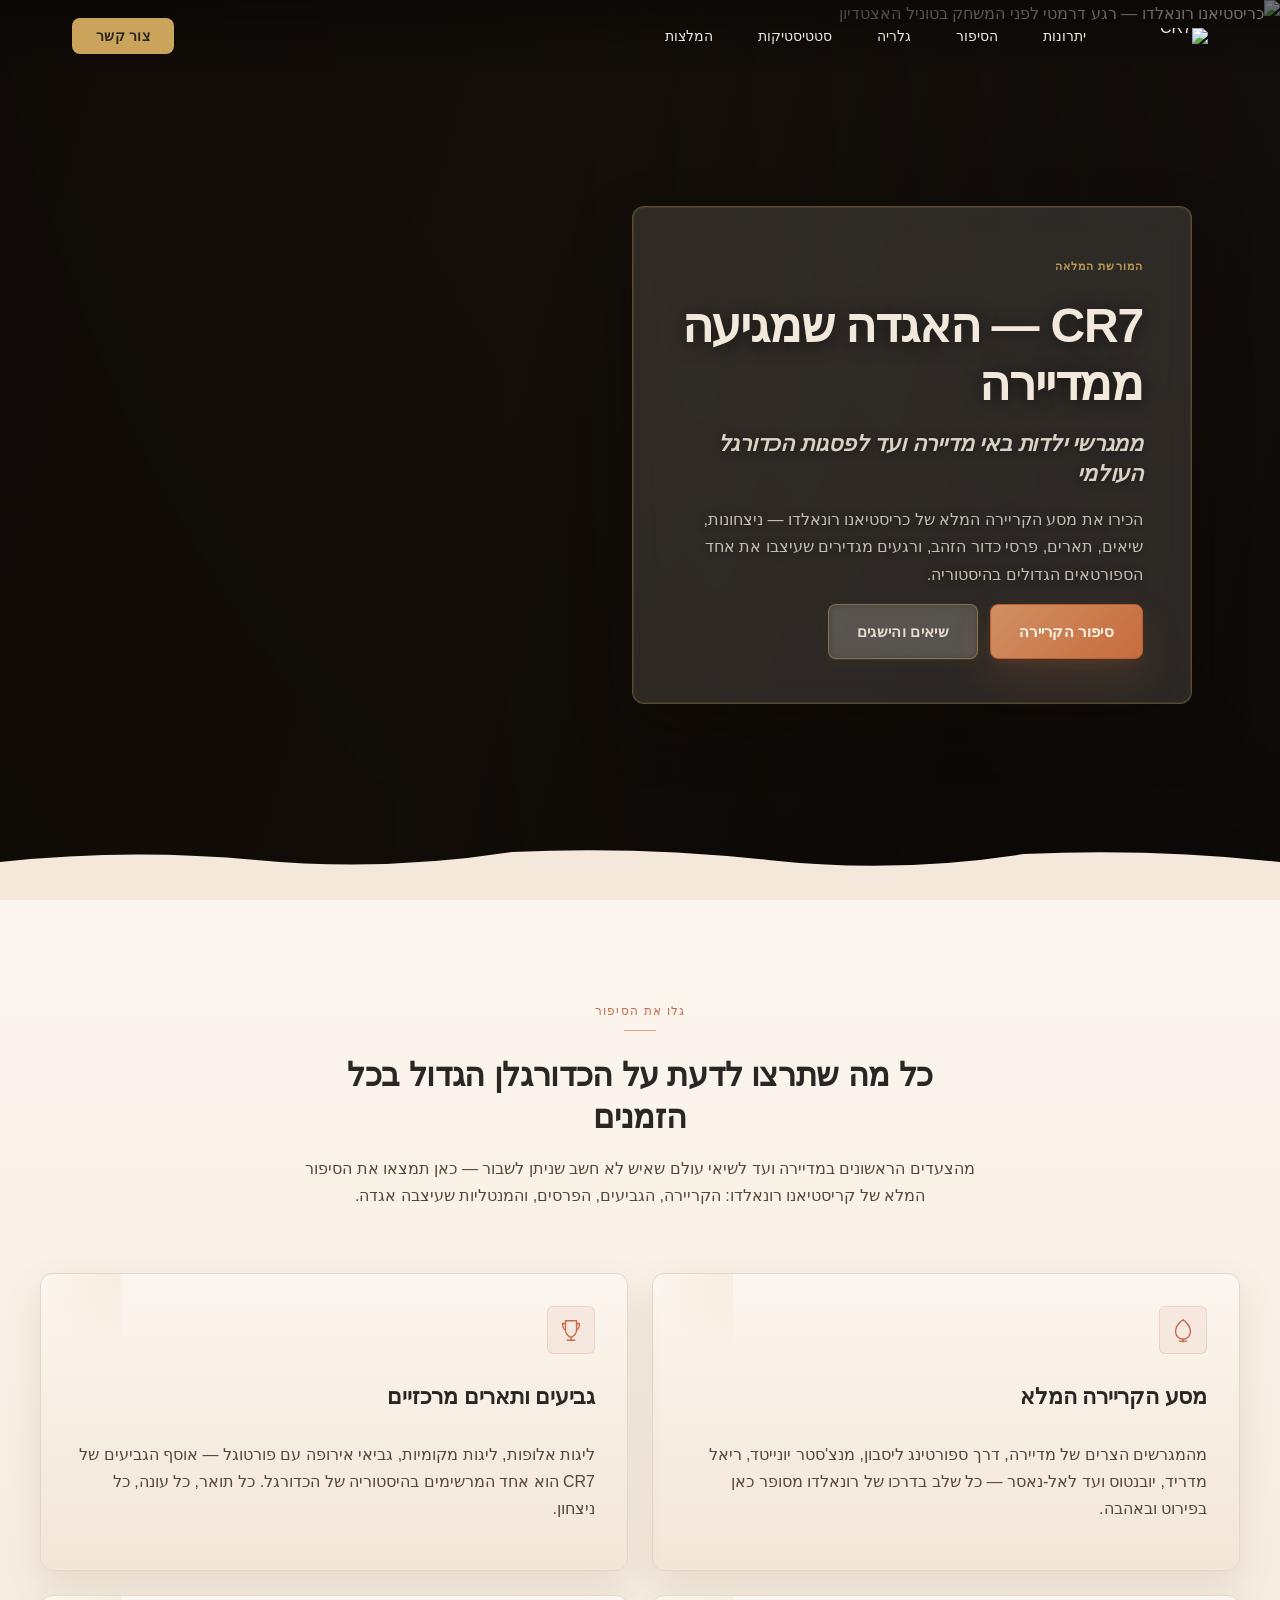
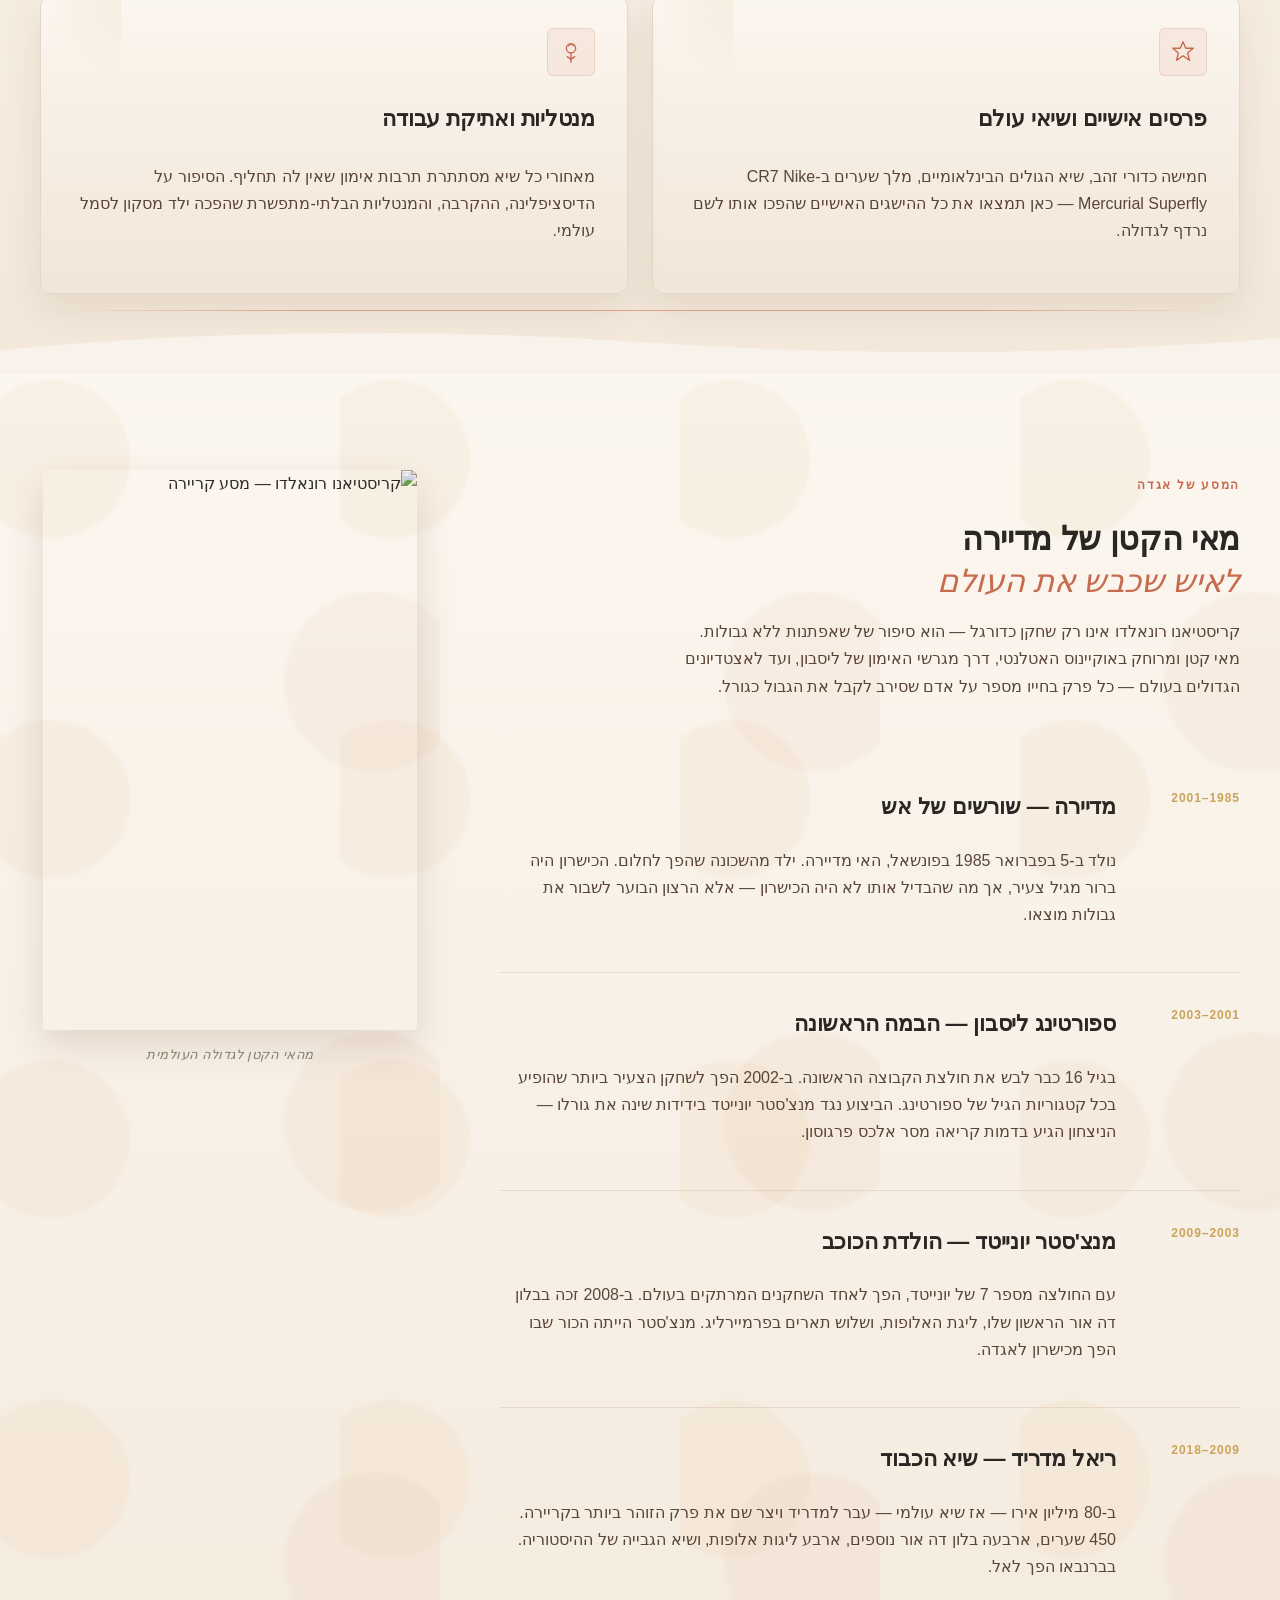
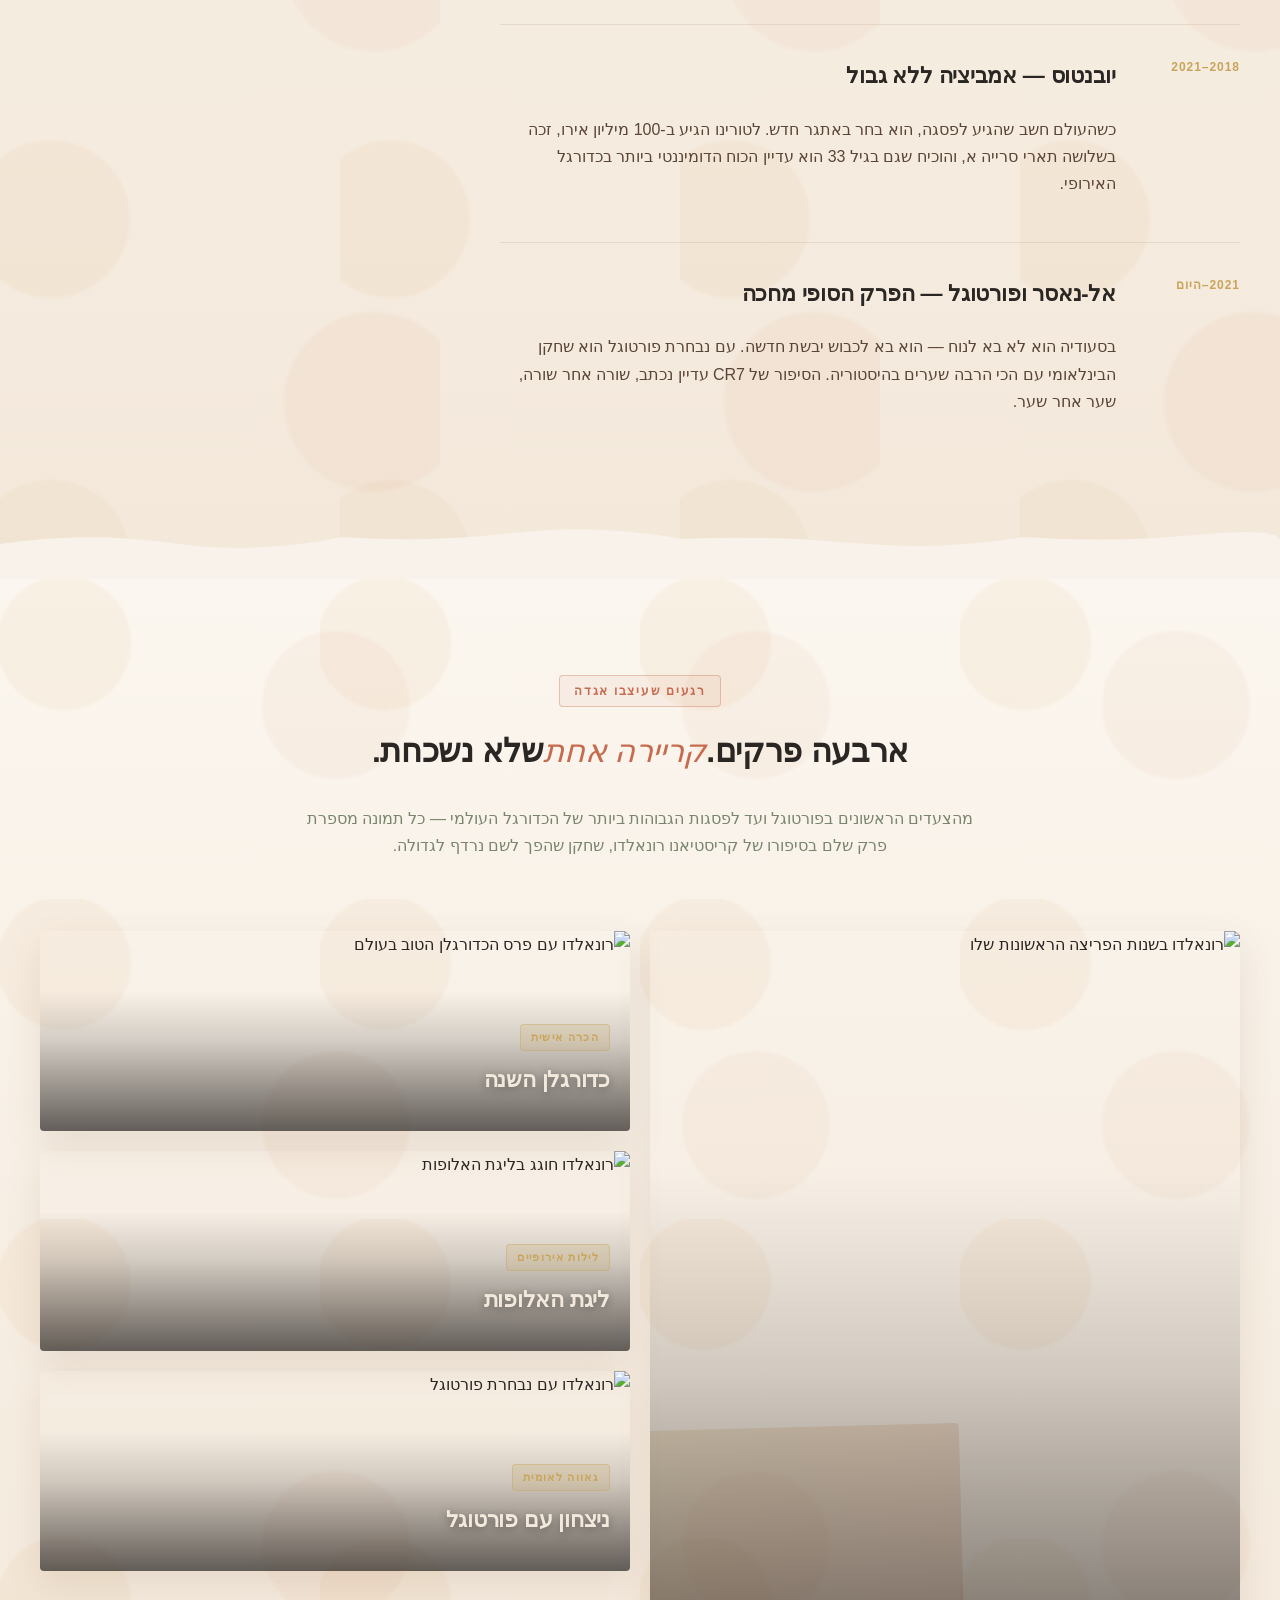
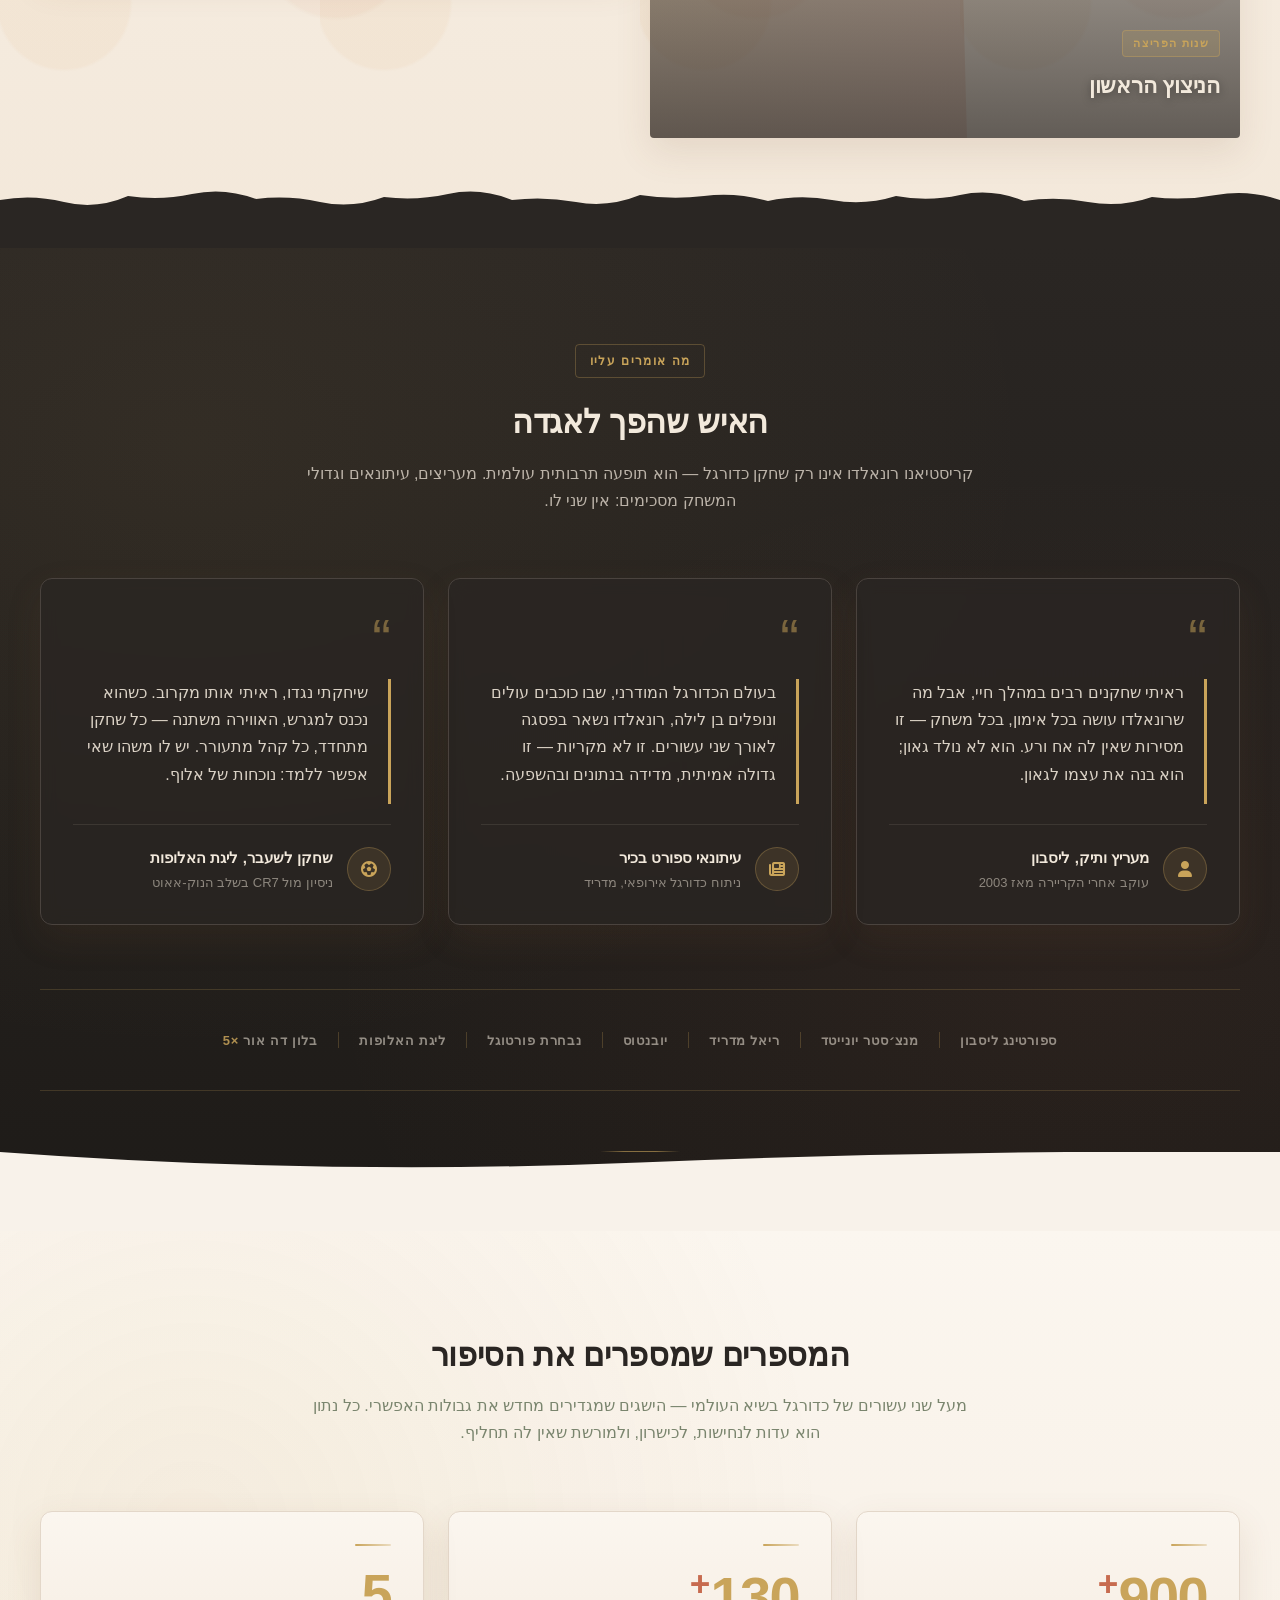
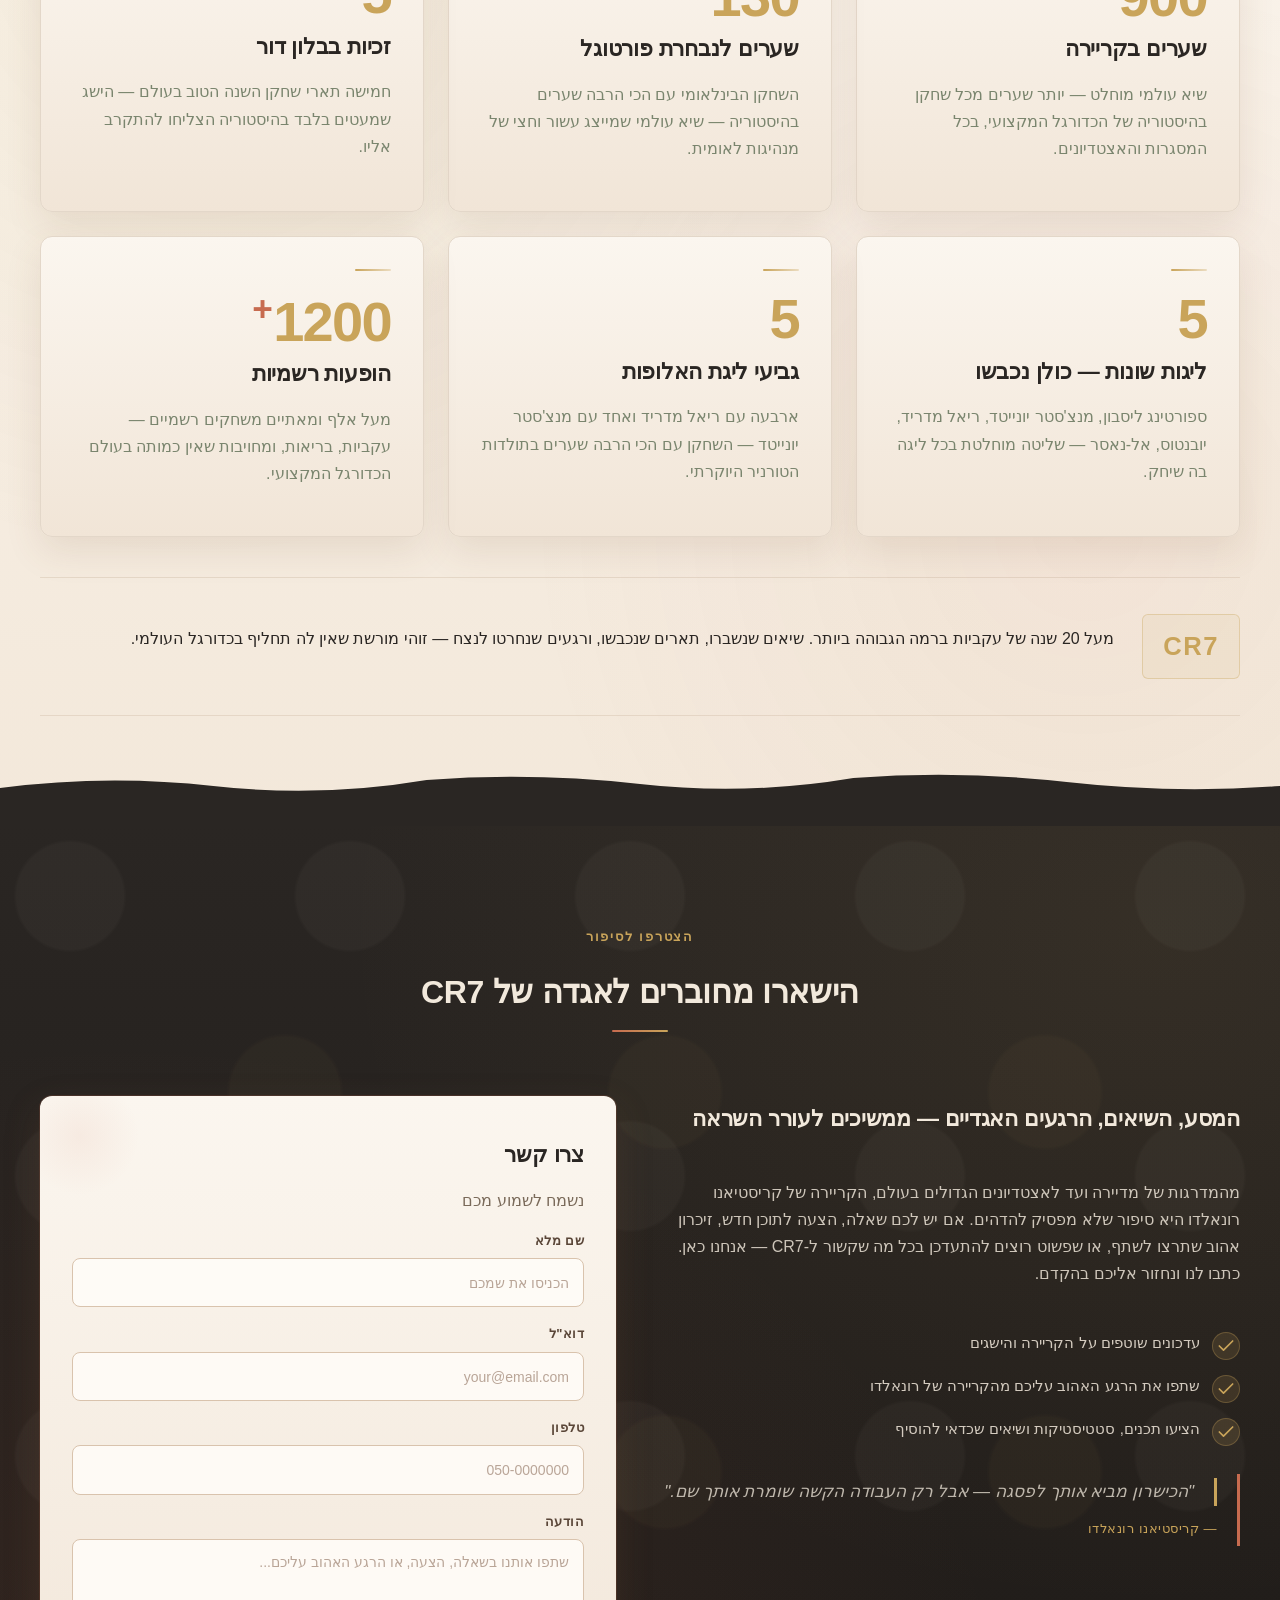
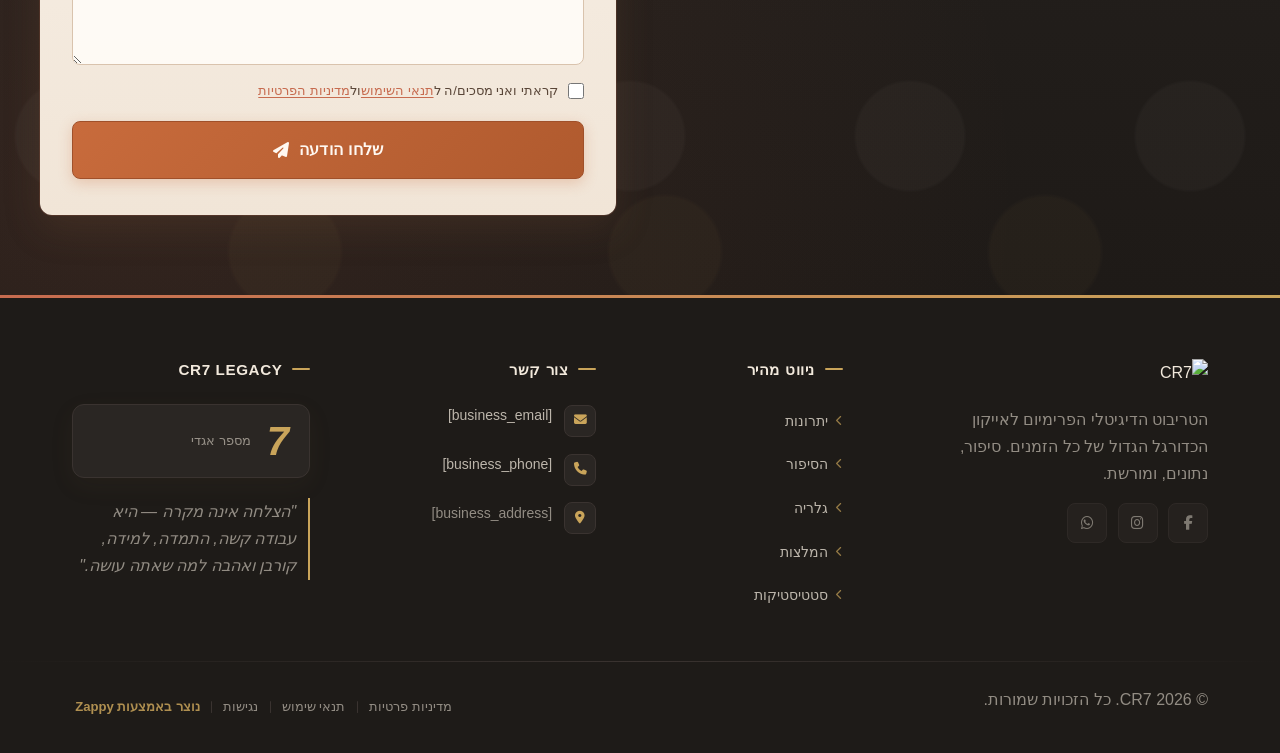
==== commit 1b21e1c3: "Background sync: Progressive GitHub Sync" ====
--- a/public/index.html
+++ b/public/index.html
@@ -1 +1 @@
-<!doctype html><html dir="rtl" lang="he"><head><meta charset="UTF-8"><meta content="width=device-width,initial-scale=1" name="viewport"><meta content="index, follow" name="robots"><title>nike mercurial superfly 9 cr7 — CR7</title><meta content="A dedicated fan and informational website about Cristiano Ronaldo, one of the greatest footballers of all time. The site aims to showcase his full career journe" name="description"><meta content="nike mercurial superfly 9 cr7, nike zoom mercurial superfly 9 elite cr7, nike zoom mercurial vapor 15 elite cr7 ag pro, CR7" name="keywords"><link href="/assets/favicon.ico" rel="icon" type="image/x-icon"><link href="/assets/favicon-16x16.png" rel="icon" type="image/png" sizes="16x16"><link href="/assets/favicon-32x32.png" rel="icon" type="image/png" sizes="32x32"><link href="/assets/favicon-48x48.png" rel="icon" type="image/png" sizes="48x48"><link href="/assets/favicon-192x192.png" rel="icon" type="image/png" sizes="192x192"><link href="/assets/favicon-512x512.png" rel="icon" type="image/png" sizes="512x512"><link href="/assets/apple-touch-icon.png" rel="apple-touch-icon"><script>!function(){"use strict";var t="f8e233ab-e7a6-4427-a022-3b66eafd8502",e="https://api.zappy5.com/api/analytics/track",a=18e5,n=2592e6,o=!0,i=!0,r=!0;var s=function(){var e="zappy_visitor_"+t,a=null;try{if(a=localStorage.getItem(e)){var o=JSON.parse(a),i=Date.now();if(i-o.created<n)return o.lastSeen=i,localStorage.setItem(e,JSON.stringify(o)),o.id}}catch(t){console.warn("Zappy Analytics: LocalStorage not available")}var r="zv_"+Date.now()+"_"+Math.random().toString(36).substr(2,9);try{localStorage.setItem(e,JSON.stringify({id:r,created:Date.now(),lastSeen:Date.now()}))}catch(t){}return r}(),c=function(){var e="zappy_session_"+t,n=null;try{if(n=sessionStorage.getItem(e)){var o=JSON.parse(n),i=Date.now();if(i-o.timestamp<a)return o.timestamp=i,sessionStorage.setItem(e,JSON.stringify(o)),o.id}}catch(t){console.warn("Zappy Analytics: SessionStorage not available")}var r="zs_"+Date.now()+"_"+Math.random().toString(36).substr(2,9);try{sessionStorage.setItem(e,JSON.stringify({id:r,timestamp:Date.now()}))}catch(t){}return r}();function l(a,n){n=n||{};var o={website_id:t,event_type:a,page_path:window.location.pathname,referrer:document.referrer||"direct",visitor_id:s,session_id:c,metadata:n};if(navigator.sendBeacon){var i=new Blob([JSON.stringify(o)],{type:"application/json"});navigator.sendBeacon(e,i)}else fetch(e,{method:"POST",headers:{"Content-Type":"application/json"},body:JSON.stringify(o),keepalive:!0}).catch(function(t){console.warn("Zappy Analytics: Failed to track event",t)})}o&&l("pageview",{title:document.title,url:window.location.href}),i&&document.addEventListener("click",function(t){var e=t.target;if("BUTTON"===e.tagName||e.closest("button")){var a="BUTTON"===e.tagName?e:e.closest("button");l("click",{element:"button",text:a.textContent.trim().substring(0,100),id:a.id||null,class:a.className||null})}else if("A"===e.tagName||e.closest("a")){var n="A"===e.tagName?e:e.closest("a");l("navigation",{element:"link",text:n.textContent.trim().substring(0,100),href:n.href,external:n.hostname!==window.location.hostname})}},!0),r&&document.addEventListener("submit",function(t){var e=t.target;l("form_submit",{form_id:e.id||null,form_name:e.name||null,form_action:e.action||null,form_method:e.method||"GET"})},!0);var d=Date.now();window.addEventListener("beforeunload",function(){l("page_unload",{time_on_page:Math.floor((Date.now()-d)/1e3),page_path:window.location.pathname})}),window.zappyAnalytics={track:l,getVisitorId:function(){return s},getSessionId:function(){return c}}}()</script><meta content="nike mercurial superfly 9 cr7 — CR7" property="og:title"><meta content="A dedicated fan and informational website about Cristiano Ronaldo, one of the greatest footballers of all time. The site aims to showcase his full career journe" property="og:description"><meta content="website" property="og:type"><meta content="he_IL" property="og:locale"><meta content="summary_large_image" name="twitter:card"><meta content="nike mercurial superfly 9 cr7 — CR7" name="twitter:title"><meta content="A dedicated fan and informational website about Cristiano Ronaldo, one of the greatest footballers of all time. The site aims to showcase his full career journe" name="twitter:description"><link href="https://cdnjs.cloudflare.com/ajax/libs/font-awesome/6.4.0/css/all.min.css" rel="stylesheet"><link href="/assets/favicon.ico" rel="icon" type="image/x-icon"><link href="/assets/favicon-16x16.png" rel="icon" type="image/png" sizes="16x16"><link href="/assets/favicon-32x32.png" rel="icon" type="image/png" sizes="32x32"><link href="/assets/favicon-48x48.png" rel="icon" type="image/png" sizes="48x48"><link href="/assets/favicon-192x192.png" rel="icon" type="image/png" sizes="192x192"><link href="/assets/favicon-512x512.png" rel="icon" type="image/png" sizes="512x512"><link href="/assets/apple-touch-icon.png" rel="apple-touch-icon"><link href="https://cdn.jsdelivr.net/npm/vanilla-cookieconsent@3/dist/cookieconsent.css" rel="stylesheet"><script src="https://cdn.jsdelivr.net/npm/vanilla-cookieconsent@3/dist/cookieconsent.umd.js"></script><script src="https://cdn.jsdelivr.net/gh/mickidum/acc_toolbar/acctoolbar/acctoolbar.min.js"></script><link href="/styles.css" rel="stylesheet"><style id="zappy-dropdown-submenu-styles">#navMenu li:has(.sub-menu),.nav-menu li:has(.sub-menu),.navbar li:has(.sub-menu),nav li:has(.sub-menu){position:relative}#navMenu .sub-menu,.nav-menu .sub-menu,.navbar .sub-menu,nav .sub-menu{display:block!important;position:absolute!important;top:100%;left:0;min-width:220px;background:#fff;border-radius:8px;box-shadow:0 8px 25px rgba(0,0,0,.15);padding:8px 0;opacity:0;visibility:hidden;transform:translateY(10px);transition:all .3s ease;z-index:1000;list-style:none;pointer-events:none}#navMenu li:hover>.sub-menu,.nav-menu li:hover>.sub-menu,.navbar li:hover>.sub-menu,nav li:hover>.sub-menu{opacity:1!important;visibility:visible!important;transform:translateY(0)!important;pointer-events:auto!important}.sub-menu li{list-style:none;margin:0;padding:0}.sub-menu a{display:block!important;padding:10px 16px!important;color:var(--text-dark,#333)!important;font-weight:500;text-decoration:none;white-space:nowrap;transition:background-color .2s}.sub-menu a:hover{background-color:#f5f5f5}[dir=rtl] .nav-menu .sub-menu,[dir=rtl] .navbar .sub-menu,[dir=rtl] nav .sub-menu,html[lang=ar] .nav-menu .sub-menu,html[lang=ar] .navbar .sub-menu,html[lang=ar] nav .sub-menu,html[lang=he] .nav-menu .sub-menu,html[lang=he] .navbar .sub-menu,html[lang=he] nav .sub-menu{left:auto!important;right:0!important}.sub-menu:empty,.sub-menu:not(:has(li)),.sub-menu:not(:has(li:not(.zappy-hidden-menu-item))){display:none!important;opacity:0!important;visibility:hidden!important;pointer-events:none!important}li:has(.menu-group-title):hover>.sub-menu{opacity:1!important;visibility:visible!important;transform:translateY(0)!important;pointer-events:auto!important}#navMenu>li>.menu-group-title,.nav-menu>li>.menu-group-title{display:inline-block;padding:.5rem 1rem;cursor:default;user-select:none}@media (max-width:768px){#navMenu .sub-menu,.nav-menu .sub-menu,.navbar .sub-menu,nav .sub-menu{position:static!important;transform:none!important;box-shadow:none!important;background:0 0!important;max-height:0;overflow:hidden;opacity:0;visibility:hidden;transition:max-height .3s ease,opacity .3s ease;padding:0!important;border-radius:0!important}.sub-menu.mobile-expanded{max-height:500px!important;opacity:1!important;visibility:visible!important;padding:8px 0 8px 16px!important}[dir=rtl] .sub-menu.mobile-expanded,html[lang=he] .sub-menu.mobile-expanded{padding:8px 16px 8px 0!important}#navMenu li:hover>.sub-menu,.nav-menu li:hover>.sub-menu,.navbar li:hover>.sub-menu,nav li:hover>.sub-menu{opacity:0;visibility:hidden;pointer-events:none}#navMenu li>.sub-menu.mobile-expanded,.nav-menu li>.sub-menu.mobile-expanded,.navbar li>.sub-menu.mobile-expanded,nav li>.sub-menu.mobile-expanded{opacity:1!important;visibility:visible!important;pointer-events:auto!important}#navMenu li:has(.sub-menu),.nav-menu li:has(.sub-menu),.navbar li:has(.sub-menu),nav li:has(.sub-menu){display:flex!important;flex-wrap:wrap!important;align-items:center!important;position:relative!important;min-height:44px!important}#navMenu li:has(.sub-menu)>a,.nav-menu li:has(.sub-menu)>a,.navbar li:has(.sub-menu)>a,nav li:has(.sub-menu)>a{flex:1!important;min-width:0!important}#navMenu li:has(.sub-menu)>.menu-group-title,.nav-menu li:has(.sub-menu)>.menu-group-title,.navbar li:has(.sub-menu)>.menu-group-title,nav li:has(.sub-menu)>.menu-group-title{flex:1!important;min-width:0!important;padding:0!important;line-height:inherit!important}#navMenu li:has(.sub-menu)>.sub-menu,.nav-menu li:has(.sub-menu)>.sub-menu,.navbar li:has(.sub-menu)>.sub-menu,nav li:has(.sub-menu)>.sub-menu{flex-basis:100%!important;width:100%!important}#navMenu li:has(.sub-menu)>a [class*=arrow],#navMenu li:has(.sub-menu)>a [class*=chevron],.nav-menu li:has(.sub-menu)>a .fa-angle-down,.nav-menu li:has(.sub-menu)>a .fa-chevron-down,.nav-menu li:has(.sub-menu)>a [class*=arrow],.nav-menu li:has(.sub-menu)>a [class*=chevron],nav li:has(.sub-menu)>a [class*=arrow],nav li:has(.sub-menu)>a [class*=chevron]{display:none!important;visibility:hidden!important}.mobile-submenu-toggle{display:flex!important;align-items:center!important;justify-content:center!important;width:44px!important;height:auto!important;background:0 0!important;border:none!important;cursor:pointer!important;color:var(--text-light)!important;position:static!important;flex-shrink:0!important;align-self:stretch!important;z-index:2!important;padding:0!important;margin:0!important}.mobile-submenu-toggle::after{content:''!important;width:0!important;height:0!important;border-left:6px solid transparent!important;border-right:6px solid transparent!important;border-top:7px solid currentColor!important;transition:transform .3s ease!important}.mobile-submenu-toggle.expanded::after{transform:rotate(180deg)!important}.sub-menu a{padding:10px 0!important;display:block!important;color:var(--text-light)!important}.navbar .sub-menu li a,.zappy-products-dropdown .sub-menu a,nav.navbar .sub-menu li a{color:var(--text-light)!important}}@media (min-width:769px){.mobile-submenu-toggle{display:none!important}}</style><style id="mobile-lang-menu-deployed-css">@media (max-width:768px){.lang-switcher,.nav-container .lang-switcher,.nav-cta-container .lang-switcher,.nav-ecommerce-icons .lang-switcher,.nav-icons-left .lang-switcher,.navbar .lang-switcher,.navbar .nav-cta-container .lang-switcher{display:none!important}.mobile-lang-menu{width:100%;border-top:1px solid rgba(128,128,128,.2);padding:8px 0 0 0;margin-top:8px}.mobile-lang-toggle{display:flex!important;align-items:center;justify-content:space-between;width:100%;padding:12px 16px;background:0 0;border:none;cursor:pointer;font-size:15px;color:inherit;font-family:inherit}.mobile-lang-toggle::after{content:'';display:inline-block;width:8px;height:8px;border-right:2px solid currentColor;border-bottom:2px solid currentColor;transform:rotate(45deg);transition:transform .3s ease;margin-left:8px}.mobile-lang-toggle.expanded::after{transform:rotate(-135deg)}.mobile-lang-options{max-height:0;overflow:hidden;transition:max-height .3s ease}.mobile-lang-options.expanded{max-height:300px}.mobile-lang-option{display:flex!important;align-items:center;gap:10px;padding:10px 24px;text-decoration:none;color:inherit;font-size:14px;font-family:inherit}.mobile-lang-option:hover{background:rgba(128,128,128,.1)}.mobile-lang-option.active{font-weight:600;opacity:.7;pointer-events:none}.mobile-lang-option img{width:20px;height:20px;border-radius:50%}}@media (min-width:769px){.mobile-lang-menu{display:none!important}}</style><style id="zappy-widget-visibility">#mic-access-tool-box,#mic-access-tool-general-button,#mic-init-access-tool #mic-access-tool-box,#mic-init-access-tool #mic-access-tool-general-button,#mic-init-access-tool .mic-access-tool-general-button,._access-icon,._access-menu,.mic-access-tool-box,.mic-access-tool-general-button,div[id*=mic-access-tool-box]{display:none!important;visibility:hidden!important;opacity:0!important;pointer-events:none!important}</style></head><body><nav class="navbar" dir="rtl"><button class="mobile-toggle" aria-label="Menu" id="mobileToggle"><svg viewBox="0 0 24 24" fill="none" height="24" width="24" class="hamburger-icon"><path d="M3 12h18M3 6h18M3 18h18" stroke="currentColor" stroke-linecap="round" stroke-width="2"></path></svg><svg viewBox="0 0 24 24" fill="none" height="24" width="24" class="close-icon" style="display:none"><path d="M18 6L6 18M6 6l12 12" stroke="currentColor" stroke-linecap="round" stroke-width="2"></path></svg></button><button class="phone-header-btn" aria-label="Call" data-phone="[business_phone]"><svg viewBox="0 0 24 24" fill="currentColor" height="20" width="20"><path d="M22 16.92v3a2 2 0 0 1-2.18 2 19.79 19.79 0 0 1-8.63-3.07 19.5 19.5 0 0 1-6-6 19.79 19.79 0 0 1-3.07-8.67A2 2 0 0 1 4.11 2h3a2 2 0 0 1 2 1.72 12.84 12.84 0 0 0 .7 2.81 2 2 0 0 1-.45 2.11L8.09 9.91a16 16 0 0 0 6 6l1.27-1.27a2 2 0 0 1 2.11-.45 12.84 12.84 0 0 0 2.81.7A2 2 0 0 1 22 16.92z"></path></svg></button><div class="nav-container"><div class="nav-right-group"><div class="nav-brand"><a href="/" class="logo-link"><img alt="CR7" src="/assets/business-logo.webp" class="logo"></a></div><ul class="nav-menu" id="navMenu"><li><a href="#features">יתרונות</a></li><li><a href="#story">הסיפור</a></li><li><a href="#showcase">גלריה</a></li><li><a href="#testimonials">המלצות</a></li><li><a href="#stats">סטטיסטיקות</a></li></ul></div><div class="nav-cta-container"><a href="#cta" class="nav-cta-btn">צור קשר</a></div></div></nav><script>window.addEventListener("load",function(){const e=document.querySelector(".navbar, nav, header");if(!e)return void console.log("[Navbar] Navbar element not found");let t=document.getElementById("mobileToggle")||document.querySelector(".mobile-toggle")||document.querySelector(".hamburger")||document.querySelector(".hamburger-menu")||document.querySelector(".menu-toggle")||document.querySelector(".burger-menu")||document.querySelector('[aria-label="Menu"]')||document.querySelector('[aria-label="תפריט"]');const o=document.querySelector(".phone-header-btn"),n=window.getComputedStyle(e);let r=n.backgroundColor;if(console.log("[Navbar] Initial navbar background:",r),"transparent"===r||"rgba(0, 0, 0, 0)"===r||r.startsWith("rgba")&&r.includes(", 0)")){const e=n.backgroundImage;if(e&&"none"!==e)console.log("[Navbar] Navbar has background image/gradient, using dark text"),r="rgb(240, 240, 240)";else{const e=window.getComputedStyle(document.body).backgroundColor;console.log("[Navbar] Navbar transparent, using body background:",e),r=e}}const i=r.match(/\d+/g);if(i&&i.length>=3){const e=(.299*parseInt(i[0])+.587*parseInt(i[1])+.114*parseInt(i[2]))/255;console.log("[Navbar] Mobile button colors preserved from Claude CSS (luminance:",e.toFixed(2)+")");const n=document.createElement("style");n.id="zappy-mobile-nav-fix";document.documentElement.lang;document.documentElement.dir,n.textContent='\n        /* Hide mobile buttons on desktop, show only on mobile */\n        @media (min-width: 769px) {\n          .mobile-toggle,\n          .phone-header-btn {\n            display: none !important;\n          }\n        }\n        \n        /* Show and position mobile buttons correctly on mobile */\n        @media (max-width: 768px) {\n          .mobile-toggle,\n          .phone-header-btn {\n            position: absolute !important;\n            top: 50% !important;\n            transform: translateY(-50%) !important;\n            z-index: 1001 !important;\n            display: flex !important;\n            align-items: center !important;\n            justify-content: center !important;\n            width: 36px !important;\n            height: 36px !important;\n            border-radius: 50% !important;\n            border: none !important;\n            cursor: pointer !important;\n            padding: 6px !important;\n            background: none !important;\n            color: var(--nav-text, var(--text-light)) !important;\n          }\n          \n          /* LTR positioning (default): hamburger LEFT, phone RIGHT */\n          html:not([dir="rtl"]):not([lang="he"]):not([lang="ar"]) .mobile-toggle,\n          html[dir="ltr"] .mobile-toggle {\n            left: 12px !important;\n            right: auto !important;\n          }\n          html:not([dir="rtl"]):not([lang="he"]):not([lang="ar"]) .phone-header-btn,\n          html[dir="ltr"] .phone-header-btn {\n            right: 12px !important;\n            left: auto !important;\n          }\n          \n          /* RTL positioning: hamburger RIGHT, phone LEFT */\n          html[dir="rtl"] .mobile-toggle,\n          html[lang="he"] .mobile-toggle,\n          html[lang="ar"] .mobile-toggle {\n            right: 12px !important;\n            left: auto !important;\n          }\n          html[dir="rtl"] .phone-header-btn,\n          html[lang="he"] .phone-header-btn,\n          html[lang="ar"] .phone-header-btn {\n            left: 12px !important;\n            right: auto !important;\n          }\n          \n          /* CRITICAL: Ensure nav-container has min-height on mobile */\n          /* All children are positioned absolutely/fixed on mobile, so height:auto collapses to 0 */\n          .nav-container {\n            min-height: 70px !important;\n            position: relative !important;\n          }\n          \n          /* Ensure SVG icons are properly sized and inherit color */\n          .mobile-toggle svg,\n          .phone-header-btn svg {\n            width: 24px !important;\n            height: 24px !important;\n            /* Don\'t force display - let JavaScript control hamburger/close toggle */\n          }\n          \n          /* Reset nav-cta-container on mobile - remove desktop box-shadow/padding */\n          /* that creates a visible ghost box when CTA button is hidden */\n          .nav-cta-container {\n            box-shadow: none !important;\n            padding: 0 !important;\n          }\n          \n          /* Hide nav-cta-container entirely on mobile when there\'s no lang-switcher */\n          /* (only the CTA button is inside, and it\'s hidden on mobile) */\n          .nav-cta-container:not(:has(.lang-switcher)) {\n            display: none !important;\n          }\n          \n          /* CRITICAL: Prevent hero image fade gradient from bleeding over headline text */\n          /* The .image-fade-gradient has bottom: -30px (extends below parent) */\n          /* On mobile stacked layout, this overlaps the h1 text below the image */\n          .hero-image-column {\n            overflow: hidden !important;\n          }\n          .image-fade-gradient {\n            bottom: 0 !important;\n          }\n          \n          /* Hide desktop language switcher on mobile - hamburger menu handles it */\n          /* High specificity to override stored CSS */\n          .lang-switcher,\n          .nav-cta-container .lang-switcher,\n          .nav-container .lang-switcher,\n          .navbar .lang-switcher,\n          .navbar .nav-cta-container .lang-switcher {\n            display: none !important;\n          }\n        }\n      ';const r=document.getElementById("zappy-mobile-nav-fix");r&&r.remove(),document.head.appendChild(n),console.log("[Navbar] Critical CSS injected for mobile nav positioning");const l=window.innerWidth<=768;if(t){const e=t.querySelector(".hamburger-icon"),o=t.querySelector(".close-icon");e&&(e.style.setProperty("width","24px","important"),e.style.setProperty("height","24px","important"),e.style.setProperty("display","block","important")),o&&(o.style.setProperty("width","24px","important"),o.style.setProperty("height","24px","important"),o.style.setProperty("display","none","important")),l?(t.style.setProperty("position","absolute","important"),t.style.setProperty("top","50%","important"),t.style.setProperty("transform","translateY(-50%)","important"),t.style.setProperty("z-index","1001","important"),t.style.removeProperty("left"),t.style.removeProperty("right"),console.log("[Navbar] Mobile toggle positioning applied (mobile viewport)")):(t.style.removeProperty("position"),t.style.removeProperty("top"),t.style.removeProperty("transform"),t.style.removeProperty("z-index"),t.style.removeProperty("left"),t.style.removeProperty("right"),console.log("[Navbar] Desktop viewport - cleared mobile toggle inline positioning"))}if(o){const e=o.querySelector("svg");e&&(e.style.width="24px",e.style.height="24px",e.setAttribute("width","24"),e.setAttribute("height","24")),l?(o.style.setProperty("position","absolute","important"),o.style.setProperty("top","50%","important"),o.style.setProperty("transform","translateY(-50%)","important"),o.style.setProperty("z-index","1001","important"),o.style.removeProperty("left"),o.style.removeProperty("right"),console.log("[Navbar] Phone button positioning applied (mobile viewport)")):(o.style.removeProperty("position"),o.style.removeProperty("top"),o.style.removeProperty("transform"),o.style.removeProperty("z-index"),o.style.removeProperty("left"),o.style.removeProperty("right"),console.log("[Navbar] Desktop viewport - cleared phone button inline positioning"))}}else console.log("[Navbar] Could not parse background color:",r);t=document.getElementById("mobileToggle")||document.querySelector(".mobile-toggle")||document.querySelector(".hamburger")||document.querySelector(".hamburger-menu")||document.querySelector(".menu-toggle")||document.querySelector(".burger-menu")||document.querySelector('[aria-label="Menu"]')||document.querySelector('[aria-label="תפריט"]');const l=document.getElementById("navMenu")||document.querySelector(".nav-menu")||document.querySelector(".nav-links")||document.querySelector("nav ul:not(.submenu)");if(!t||!l)return void console.log("[Navbar] Mobile toggle or menu not found:",{toggle:!!t,menu:!!l});l.id||(l.id="navMenu"),console.log("[Navbar] Initializing mobile menu...");const a=t.cloneNode(!0);t.parentNode.replaceChild(a,t),a.addEventListener("click",function(e){e.preventDefault(),e.stopPropagation();const t=this.querySelector(".hamburger-icon"),o=this.querySelector(".close-icon");l.classList.contains("active")?(l.classList.remove("active"),t&&t.style.setProperty("display","block","important"),o&&o.style.setProperty("display","none","important"),document.body.style.overflow="",console.log("[Navbar] Menu closed")):(l.classList.add("active"),t&&t.style.setProperty("display","none","important"),o&&o.style.setProperty("display","block","important"),document.body.style.overflow="hidden",console.log("[Navbar] Menu opened"))}),l.querySelectorAll("a").forEach(function(e){e.addEventListener("click",function(){if("#"===this.getAttribute("href"))return;const e=a.querySelector(".hamburger-icon"),t=a.querySelector(".close-icon");l.classList.remove("active"),e&&e.style.setProperty("display","block","important"),t&&t.style.setProperty("display","none","important"),document.body.style.overflow="",console.log("[Navbar] Menu closed (link clicked)")})});var s=l.querySelectorAll(".dropdown-toggle");s.forEach(function(e){e.addEventListener("click",function(e){e.preventDefault(),e.stopPropagation();var t=this.closest(".nav-dropdown");t&&(t.parentNode.querySelectorAll(".nav-dropdown.open").forEach(function(e){e!==t&&e.classList.remove("open")}),t.classList.toggle("open"),console.log("[Navbar] Dropdown toggled:",t.classList.contains("open")?"open":"closed"))})}),document.addEventListener("click",function(e){e.target.closest(".nav-dropdown")||document.querySelectorAll(".nav-dropdown.open").forEach(function(e){e.classList.remove("open")})}),console.log("[Navbar] Dropdown handlers initialized for "+s.length+" dropdowns"),o&&o.addEventListener("click",function(){const e=document.querySelectorAll('a[href^="tel:"]'),t=e.length>0?e[0].getAttribute("href").replace("tel:",""):"[business_phone]";window.location.href="tel:"+t,console.log("[Navbar] Phone button clicked")}),console.log("[Navbar] Mobile menu initialized successfully");const p=function(){const e=document.querySelector(".whatsapp-float");e&&(window.innerWidth>=769?(e.style.setProperty("display","none","important"),e.style.setProperty("visibility","hidden","important"),e.style.setProperty("opacity","0","important"),e.style.setProperty("pointer-events","none","important"),console.log("[WhatsApp] Button hidden on desktop")):(e.style.removeProperty("display"),e.style.removeProperty("visibility"),e.style.removeProperty("opacity"),e.style.removeProperty("pointer-events"),console.log("[WhatsApp] Button visible on mobile")))};let c;p(),window.addEventListener("resize",function(){clearTimeout(c),c=setTimeout(p,100)})})</script><main><section class="index-hero-section" data-layout-spec="בית-hero" dir="rtl" id="hero" data-hero-type="fullscreen-scrim"><div class="hero-bg-wrapper"><img alt="כריסטיאנו רונאלדו — רגע דרמטי לפני המשחק בטוניל האצטדיון" src="/assets/site-index-hero-image-1.webp" data-context="Cinematic full-bleed football photograph of Cristiano Ronaldo in a dramatic stadium tunnel or pitch-side pre-match moment. Moody cinematic lighting with warm amber and deep shadow tones. The player stands tall in a dark tunnel with stadium floodlights glowing in the background, wearing a football kit. High-resolution editorial sports photography style, wide angle, atmospheric depth." data-placeholder="index-hero-image-1" height="800" width="1200" class="hero-bg-img" data-hero-bg="true"></div><div class="hero-scrim" aria-hidden="true"></div><div class="hero-container"><div class="hero-card"><span class="hero-eyebrow">המורשת המלאה</span><h1 class="hero-h1">CR7 — האגדה שמגיעה ממדיירה</h1><h3 class="hero-h3">ממגרשי ילדות באי מדיירה ועד לפסגות הכדורגל העולמי</h3><p class="hero-body">הכירו את מסע הקריירה המלא של כריסטיאנו רונאלדו — ניצחונות, שיאים, תארים, פרסי כדור הזהב, ורגעים מגדירים שעיצבו את אחד הספורטאים הגדולים בהיסטוריה.</p><div class="hero-cta-group"><a href="#career" class="btn-primary hero-btn-primary">סיפור הקריירה</a><a href="#records" class="btn-secondary hero-btn-secondary">שיאים והישגים</a></div></div></div><div class="hero-divider-wrapper"><svg viewBox="0 0 1200 90" aria-hidden="true" xmlns="http://www.w3.org/2000/svg" data-no-icon-edit="true" preserveAspectRatio="none"><path d="M0,90 L0,52 Q120,38 240,50 T480,42 Q600,36 720,50 T960,44 Q1080,38 1200,52 L1200,90 Z" fill="#F3E8DA"></path></svg></div></section><section class="index-features-section" data-layout-spec="בית-features" dir="rtl" id="features"><div class="index-features-container"><div class="index-features-intro"><span class="index-features-eyebrow">גלו את הסיפור</span><h2 class="index-features-heading">כל מה שתרצו לדעת על הכדורגלן הגדול בכל הזמנים</h2><p class="index-features-subtext">מהצעדים הראשונים במדיירה ועד לשיאי עולם שאיש לא חשב שניתן לשבור — כאן תמצאו את הסיפור המלא של קריסטיאנו רונאלדו: הקריירה, הגביעים, הפרסים, והמנטליות שעיצבה אגדה.</p></div><div class="index-features-grid"><article class="index-features-card"><div class="index-features-card-marker" aria-hidden="true"><svg viewBox="0 0 28 28" aria-hidden="true" xmlns="http://www.w3.org/2000/svg" data-element-type="icon" data-icon-type="svg" fill="none" height="28" width="28"><path d="M14 3 C14 3 6 8 6 16 C6 20.4 9.6 24 14 24 C18.4 24 22 20.4 22 16 C22 8 14 3 14 3Z" fill="none" stroke="currentColor" stroke-linecap="round" stroke-width="1.5" stroke-linejoin="round"></path><line stroke="currentColor" stroke-linecap="round" stroke-width="1.5" x1="14" x2="14" y1="24" y2="27"></line><line stroke="currentColor" stroke-linecap="round" stroke-width="1.5" x1="10" x2="18" y1="26" y2="26"></line></svg></div><div class="index-features-card-content"><h3 class="index-features-card-title">מסע הקריירה המלא</h3><p class="index-features-card-text">מהמגרשים הצרים של מדיירה, דרך ספורטינג ליסבון, מנצ'סטר יונייטד, ריאל מדריד, יובנטוס ועד לאל-נאסר — כל שלב בדרכו של רונאלדו מסופר כאן בפירוט ובאהבה.</p></div></article><article class="index-features-card"><div class="index-features-card-marker" aria-hidden="true"><svg viewBox="0 0 28 28" aria-hidden="true" xmlns="http://www.w3.org/2000/svg" data-element-type="icon" data-icon-type="svg" fill="none" height="28" width="28"><path d="M8 4 H20 V14 C20 19 14 22 14 22 C14 22 8 19 8 14 Z" fill="none" stroke="currentColor" stroke-linecap="round" stroke-width="1.5" stroke-linejoin="round"></path><path d="M8 7 H5 C5 7 5 13 8 14" fill="none" stroke="currentColor" stroke-linecap="round" stroke-width="1.5"></path><path d="M20 7 H23 C23 7 23 13 20 14" fill="none" stroke="currentColor" stroke-linecap="round" stroke-width="1.5"></path><line stroke="currentColor" stroke-linecap="round" stroke-width="1.5" x1="14" x2="14" y1="22" y2="25"></line><line stroke="currentColor" stroke-linecap="round" stroke-width="1.5" x1="10" x2="18" y1="25" y2="25"></line></svg></div><div class="index-features-card-content"><h3 class="index-features-card-title">גביעים ותארים מרכזיים</h3><p class="index-features-card-text">ליגות אלופות, ליגות מקומיות, גביאי אירופה עם פורטוגל — אוסף הגביעים של CR7 הוא אחד המרשימים בהיסטוריה של הכדורגל. כל תואר, כל עונה, כל ניצחון.</p></div></article><article class="index-features-card"><div class="index-features-card-marker" aria-hidden="true"><svg viewBox="0 0 28 28" aria-hidden="true" xmlns="http://www.w3.org/2000/svg" data-element-type="icon" data-icon-type="svg" fill="none" height="28" width="28"><polygon fill="none" points="14,3 17,10 25,10 19,15 21,23 14,18 7,23 9,15 3,10 11,10" stroke="currentColor" stroke-linecap="round" stroke-linejoin="round" stroke-width="1.5"></polygon></svg></div><div class="index-features-card-content"><h3 class="index-features-card-title">פרסים אישיים ושיאי עולם</h3><p class="index-features-card-text">חמישה כדורי זהב, שיא הגולים הבינלאומיים, מלך שערים ב-CR7 Nike Mercurial Superfly — כאן תמצאו את כל ההישגים האישיים שהפכו אותו לשם נרדף לגדולה.</p></div></article><article class="index-features-card"><div class="index-features-card-marker" aria-hidden="true"><svg viewBox="0 0 28 28" aria-hidden="true" xmlns="http://www.w3.org/2000/svg" data-element-type="icon" data-icon-type="svg" fill="none" height="28" width="28"><circle cx="14" cy="10" fill="none" r="5" stroke="currentColor" stroke-width="1.5"></circle><path d="M14 15 L14 25" stroke="currentColor" stroke-linecap="round" stroke-width="1.5"></path><path d="M10 19 L14 22 L18 19" fill="none" stroke="currentColor" stroke-linecap="round" stroke-width="1.5" stroke-linejoin="round"></path><path d="M11 7.5 Q14 4 17 7.5" fill="none" stroke="currentColor" stroke-linecap="round" stroke-width="1.2"></path></svg></div><div class="index-features-card-content"><h3 class="index-features-card-title">מנטליות ואתיקת עבודה</h3><p class="index-features-card-text">מאחורי כל שיא מסתתרת תרבות אימון שאין לה תחליף. הסיפור על הדיסציפלינה, ההקרבה, והמנטליות הבלתי-מתפשרת שהפכה ילד מסקון לסמל עולמי.</p></div></article></div></div><div class="index-features-divider-wrapper"><svg viewBox="0 0 1200 64" aria-hidden="true" xmlns="http://www.w3.org/2000/svg" data-no-icon-edit="true" preserveAspectRatio="none"><path d="M0,64 L0,40 Q300,10 600,32 Q900,54 1200,28 L1200,64 Z" fill="#F8F2EA"></path></svg><div class="index-features-terracotta-line" aria-hidden="true"></div></div></section><section class="index-story-section" data-layout-spec="בית-story" dir="rtl" id="story"><div class="index-story-container"><div class="index-story-content"><div class="index-story-header"><span class="index-story-eyebrow">המסע של אגדה</span><h2 class="index-story-title">מאי הקטן של מדיירה<br><em class="index-story-accent">לאיש שכבש את העולם</em></h2><p class="index-story-intro">קריסטיאנו רונאלדו אינו רק שחקן כדורגל — הוא סיפור של שאפתנות ללא גבולות. מאי קטן ומרוחק באוקיינוס האטלנטי, דרך מגרשי האימון של ליסבון, ועד לאצטדיונים הגדולים בעולם — כל פרק בחייו מספר על אדם שסירב לקבל את הגבול כגורל.</p></div><div class="index-story-timeline"><div class="index-story-band"><div class="index-story-band-year">1985–2001</div><div class="index-story-band-body"><h3 class="index-story-band-title">מדיירה — שורשים של אש</h3><p class="index-story-band-text">נולד ב-5 בפברואר 1985 בפונשאל, האי מדיירה. ילד מהשכונה שהפך לחלום. הכישרון היה ברור מגיל צעיר, אך מה שהבדיל אותו לא היה הכישרון — אלא הרצון הבוער לשבור את גבולות מוצאו.</p></div></div><div class="index-story-divider-line"></div><div class="index-story-band"><div class="index-story-band-year">2001–2003</div><div class="index-story-band-body"><h3 class="index-story-band-title">ספורטינג ליסבון — הבמה הראשונה</h3><p class="index-story-band-text">בגיל 16 כבר לבש את חולצת הקבוצה הראשונה. ב-2002 הפך לשחקן הצעיר ביותר שהופיע בכל קטגוריות הגיל של ספורטינג. הביצוע נגד מנצ'סטר יונייטד בידידות שינה את גורלו — הניצחון הגיע בדמות קריאה מסר אלכס פרגוסון.</p></div></div><div class="index-story-divider-line"></div><div class="index-story-band"><div class="index-story-band-year">2003–2009</div><div class="index-story-band-body"><h3 class="index-story-band-title">מנצ'סטר יונייטד — הולדת הכוכב</h3><p class="index-story-band-text">עם החולצה מספר 7 של יונייטד, הפך לאחד השחקנים המרתקים בעולם. ב-2008 זכה בבלון דה אור הראשון שלו, ליגת האלופות, ושלוש תארים בפרמיירליג. מנצ'סטר הייתה הכור שבו הפך מכישרון לאגדה.</p></div></div><div class="index-story-divider-line"></div><div class="index-story-band"><div class="index-story-band-year">2009–2018</div><div class="index-story-band-body"><h3 class="index-story-band-title">ריאל מדריד — שיא הכבוד</h3><p class="index-story-band-text">ב-80 מיליון אירו — אז שיא עולמי — עבר למדריד ויצר שם את פרק הזוהר ביותר בקריירה. 450 שערים, ארבעה בלון דה אור נוספים, ארבע ליגות אלופות, ושיא הגבייה של ההיסטוריה. בברנבאו הפך לאל.</p></div></div><div class="index-story-divider-line"></div><div class="index-story-band"><div class="index-story-band-year">2018–2021</div><div class="index-story-band-body"><h3 class="index-story-band-title">יובנטוס — אמביציה ללא גבול</h3><p class="index-story-band-text">כשהעולם חשב שהגיע לפסגה, הוא בחר באתגר חדש. לטורינו הגיע ב-100 מיליון אירו, זכה בשלושה תארי סרייה א, והוכיח שגם בגיל 33 הוא עדיין הכוח הדומיננטי ביותר בכדורגל האירופי.</p></div></div><div class="index-story-divider-line"></div><div class="index-story-band"><div class="index-story-band-year">2021–היום</div><div class="index-story-band-body"><h3 class="index-story-band-title">אל-נאסר ופורטוגל — הפרק הסופי מחכה</h3><p class="index-story-band-text">בסעודיה הוא לא בא לנוח — הוא בא לכבוש יבשת חדשה. עם נבחרת פורטוגל הוא שחקן הבינלאומי עם הכי הרבה שערים בהיסטוריה. הסיפור של CR7 עדיין נכתב, שורה אחר שורה, שער אחר שער.</p></div></div></div></div><div class="index-story-image-col"><div class="index-story-image-frame"><img alt="קריסטיאנו רונאלדו — מסע קריירה" src="/assets/site-index-story-image-1.webp" data-context="A tall, softly monochrome archival-style editorial photograph of Cristiano Ronaldo in a contemplative pose, perhaps looking into the distance on a football pitch, evoking a biographical and reflective mood. Warm sepia or desaturated tones, cinematic composition, premium sports photography aesthetic." data-placeholder="index-story-image-1" height="720" width="480" class="index-story-img"><div class="index-story-image-caption">מהאי הקטן לגדולה העולמית</div></div></div></div><div class="index-story-divider-wrapper"><svg viewBox="0 0 1200 80" aria-hidden="true" xmlns="http://www.w3.org/2000/svg" data-no-icon-edit="true" preserveAspectRatio="none"><path d="M0,80 L0,45 Q80,32 160,44 T320,38 Q400,44 480,34 T640,40 Q720,36 800,44 T960,38 Q1040,44 1120,36 T1200,42 L1200,80 Z" fill="#F8F2EA"></path></svg></div></section><section class="index-showcase-section" data-layout-spec="בית-showcase" dir="rtl" id="showcase"><div class="showcase-container"><div class="showcase-intro"><span class="showcase-label">רגעים שעיצבו אגדה</span><h2 class="showcase-heading">ארבעה פרקים.<em class="showcase-serif">קריירה אחת</em>שלא נשכחת.</h2><p class="showcase-subtext">מהצעדים הראשונים בפורטוגל ועד לפסגות הגבוהות ביותר של הכדורגל העולמי — כל תמונה מספרת פרק שלם בסיפורו של קריסטיאנו רונאלדו, שחקן שהפך לשם נרדף לגדולה.</p></div><div class="showcase-mosaic"><article class="showcase-tile showcase-tile--large"><figure class="showcase-figure"><img alt="רונאלדו בשנות הפריצה הראשונות שלו" src="/assets/site-index-showcase-image-1.webp" data-context="Young Cristiano Ronaldo in his early career breakout years, wearing a football kit, intense focused expression, warm monochrome tones, archival editorial style, dramatic stadium lighting" data-placeholder="index-showcase-image-1" height="820" width="600"><div class="tile-overlay"></div></figure><div class="tile-label tile-label--bottom"><span class="tile-era-tag">שנות הפריצה</span><h3 class="tile-title">הניצוץ הראשון</h3></div><div class="showcase-backplate" aria-hidden="true"></div></article><div class="showcase-tiles-column"><article class="showcase-tile showcase-tile--small"><figure class="showcase-figure"><img alt="רונאלדו עם פרס הכדורגלן הטוב בעולם" src="/assets/site-index-showcase-image-2.webp" data-context="Cristiano Ronaldo holding a Ballon dOr trophy, elegant award ceremony setting, golden warm tones, triumphant expression, premium editorial photography style" data-placeholder="index-showcase-image-2" height="360" width="560"><div class="tile-overlay"></div></figure><div class="tile-label tile-label--bottom"><span class="tile-era-tag">הכרה אישית</span><h3 class="tile-title">כדורגלן השנה</h3></div></article><article class="showcase-tile showcase-tile--small"><figure class="showcase-figure"><img alt="רונאלדו חוגג בליגת האלופות" src="/assets/site-index-showcase-image-3.webp" data-context="Cristiano Ronaldo celebrating a Champions League goal at night, dramatic stadium lights, emotional celebration, teammates around him, warm editorial warm-toned photography" data-placeholder="index-showcase-image-3" height="360" width="560"><div class="tile-overlay"></div></figure><div class="tile-label tile-label--bottom"><span class="tile-era-tag">לילות אירופיים</span><h3 class="tile-title">ליגת האלופות</h3></div></article><article class="showcase-tile showcase-tile--small"><figure class="showcase-figure"><img alt="רונאלדו עם נבחרת פורטוגל" src="/assets/site-index-showcase-image-4.webp" data-context="Cristiano Ronaldo wearing Portugal national team jersey, arms raised in victory, international glory moment, emotional crowd background, warm monochrome editorial photography" data-placeholder="index-showcase-image-4" height="360" width="560"><div class="tile-overlay"></div></figure><div class="tile-label tile-label--bottom"><span class="tile-era-tag">גאווה לאומית</span><h3 class="tile-title">ניצחון עם פורטוגל</h3></div></article></div></div></div><div class="showcase-divider-wrapper"><svg viewBox="0 0 1440 90" aria-hidden="true" xmlns="http://www.w3.org/2000/svg" data-no-icon-edit="true" preserveAspectRatio="none"><path d="M0,90 L0,42 Q36,36 72,44 T144,38 Q180,43 216,36 T288,41 Q324,37 360,44 T432,39 Q468,43 504,36 T576,42 Q612,38 648,44 T720,37 Q756,42 792,38 T864,43 Q900,36 936,42 T1008,38 Q1044,44 1080,37 T1152,43 Q1188,38 1224,44 T1296,39 Q1332,43 1368,37 T1440,42 L1440,90 Z" fill="#2A2623"></path></svg></div></section><section class="index-testimonials-section" data-layout-spec="בית-testimonials" dir="rtl"><div class="index-testimonials-container"><div class="index-testimonials-header"><span class="index-testimonials-eyebrow">מה אומרים עליו</span><h2 class="index-testimonials-title">האיש שהפך לאגדה</h2><p class="index-testimonials-subtitle">קריסטיאנו רונאלדו אינו רק שחקן כדורגל — הוא תופעה תרבותית עולמית. מעריצים, עיתונאים וגדולי המשחק מסכימים: אין שני לו.</p></div><div class="index-testimonials-grid"><article class="index-testimonials-card"><div class="index-testimonials-quote-mark" aria-hidden="true">“</div><blockquote class="index-testimonials-quote"><p>ראיתי שחקנים רבים במהלך חיי, אבל מה שרונאלדו עושה בכל אימון, בכל משחק — זו מסירות שאין לה אח ורע. הוא לא נולד גאון; הוא בנה את עצמו לגאון.</p></blockquote><footer class="index-testimonials-author"><div class="index-testimonials-author-avatar"><i class="fa-solid fa-user"></i></div><div class="index-testimonials-author-info"><cite class="index-testimonials-author-name">מעריץ ותיק, ליסבון</cite><span class="index-testimonials-author-role">עוקב אחרי הקריירה מאז 2003</span></div></footer></article><article class="index-testimonials-card"><div class="index-testimonials-quote-mark" aria-hidden="true">“</div><blockquote class="index-testimonials-quote"><p>בעולם הכדורגל המודרני, שבו כוכבים עולים ונופלים בן לילה, רונאלדו נשאר בפסגה לאורך שני עשורים. זו לא מקריות — זו גדולה אמיתית, מדידה בנתונים ובהשפעה.</p></blockquote><footer class="index-testimonials-author"><div class="index-testimonials-author-avatar"><i class="fa-solid fa-newspaper"></i></div><div class="index-testimonials-author-info"><cite class="index-testimonials-author-name">עיתונאי ספורט בכיר</cite><span class="index-testimonials-author-role">ניתוח כדורגל אירופאי, מדריד</span></div></footer></article><article class="index-testimonials-card"><div class="index-testimonials-quote-mark" aria-hidden="true">“</div><blockquote class="index-testimonials-quote"><p>שיחקתי נגדו, ראיתי אותו מקרוב. כשהוא נכנס למגרש, האווירה משתנה — כל שחקן מתחדד, כל קהל מתעורר. יש לו משהו שאי אפשר ללמד: נוכחות של אלוף.</p></blockquote><footer class="index-testimonials-author"><div class="index-testimonials-author-avatar"><i class="fa-solid fa-futbol"></i></div><div class="index-testimonials-author-info"><cite class="index-testimonials-author-name">שחקן לשעבר, ליגת האלופות</cite><span class="index-testimonials-author-role">ניסיון מול CR7 בשלב הנוק-אאוט</span></div></footer></article></div><div class="index-testimonials-recognition"><div class="index-testimonials-recognition-inner"><div class="index-testimonials-recognition-item"><span class="index-testimonials-recognition-label">ספורטינג ליסבון</span></div><div class="index-testimonials-recognition-divider" aria-hidden="true"></div><div class="index-testimonials-recognition-item"><span class="index-testimonials-recognition-label">מנצ׳סטר יונייטד</span></div><div class="index-testimonials-recognition-divider" aria-hidden="true"></div><div class="index-testimonials-recognition-item"><span class="index-testimonials-recognition-label">ריאל מדריד</span></div><div class="index-testimonials-recognition-divider" aria-hidden="true"></div><div class="index-testimonials-recognition-item"><span class="index-testimonials-recognition-label">יובנטוס</span></div><div class="index-testimonials-recognition-divider" aria-hidden="true"></div><div class="index-testimonials-recognition-item"><span class="index-testimonials-recognition-label">נבחרת פורטוגל</span></div><div class="index-testimonials-recognition-divider" aria-hidden="true"></div><div class="index-testimonials-recognition-item"><span class="index-testimonials-recognition-label">ליגת האלופות</span></div><div class="index-testimonials-recognition-divider" aria-hidden="true"></div><div class="index-testimonials-recognition-item"><span class="index-testimonials-recognition-label">בלון דה אור<em>×5</em></span></div></div></div></div><div class="index-testimonials-divider-wrapper"><div class="index-testimonials-gold-line" aria-hidden="true"></div><svg viewBox="0 0 1200 60" aria-hidden="true" xmlns="http://www.w3.org/2000/svg" data-no-icon-edit="true" preserveAspectRatio="none"><defs><linearGradient id="testimonials-fade" x1="0" x2="0" y1="0" y2="1"><stop offset="0%" stop-color="#2A2623" stop-opacity="0"></stop><stop offset="100%" stop-color="#F2E9DC" stop-opacity="1"></stop></linearGradient></defs><path d="M0,60 L0,0 Q300,18 600,8 T1200,0 L1200,60 Z" fill="#F8F2EA"></path></svg></div></section><section class="index-stats-section" data-layout-spec="בית-stats" dir="rtl" id="stats"><div class="index-stats-container"><div class="index-stats-header"><h2 class="index-stats-title">המספרים שמספרים את הסיפור</h2><p class="index-stats-subtitle">מעל שני עשורים של כדורגל בשיא העולמי — הישגים שמגדירים מחדש את גבולות האפשרי. כל נתון הוא עדות לנחישות, לכישרון, ולמורשת שאין לה תחליף.</p></div><div class="index-stats-grid"><article class="index-stats-card"><div class="index-stats-micro-line"></div><span class="index-stats-numeral">900<span class="index-stats-plus">+</span></span><h3 class="index-stats-label">שערים בקריירה</h3><p class="index-stats-desc">שיא עולמי מוחלט — יותר שערים מכל שחקן בהיסטוריה של הכדורגל המקצועי, בכל המסגרות והאצטדיונים.</p></article><article class="index-stats-card"><div class="index-stats-micro-line"></div><span class="index-stats-numeral">130<span class="index-stats-plus">+</span></span><h3 class="index-stats-label">שערים לנבחרת פורטוגל</h3><p class="index-stats-desc">השחקן הבינלאומי עם הכי הרבה שערים בהיסטוריה — שיא עולמי שמייצג עשור וחצי של מנהיגות לאומית.</p></article><article class="index-stats-card"><div class="index-stats-micro-line"></div><span class="index-stats-numeral">5</span><h3 class="index-stats-label">זכיות בבלון דור</h3><p class="index-stats-desc">חמישה תארי שחקן השנה הטוב בעולם — הישג שמעטים בלבד בהיסטוריה הצליחו להתקרב אליו.</p></article><article class="index-stats-card"><div class="index-stats-micro-line"></div><span class="index-stats-numeral">5</span><h3 class="index-stats-label">ליגות שונות — כולן נכבשו</h3><p class="index-stats-desc">ספורטינג ליסבון, מנצ'סטר יונייטד, ריאל מדריד, יובנטוס, אל-נאסר — שליטה מוחלטת בכל ליגה בה שיחק.</p></article><article class="index-stats-card"><div class="index-stats-micro-line"></div><span class="index-stats-numeral">5</span><h3 class="index-stats-label">גביעי ליגת האלופות</h3><p class="index-stats-desc">ארבעה עם ריאל מדריד ואחד עם מנצ'סטר יונייטד — השחקן עם הכי הרבה שערים בתולדות הטורניר היוקרתי.</p></article><article class="index-stats-card"><div class="index-stats-micro-line"></div><span class="index-stats-numeral">1200<span class="index-stats-plus">+</span></span><h3 class="index-stats-label">הופעות רשמיות</h3><p class="index-stats-desc">מעל אלף ומאתיים משחקים רשמיים — עקביות, בריאות, ומחויבות שאין כמותה בעולם הכדורגל המקצועי.</p></article></div><div class="index-stats-strip"><div class="index-stats-strip-inner"><span class="index-stats-strip-accent">CR7</span><p class="index-stats-strip-text">מעל 20 שנה של עקביות ברמה הגבוהה ביותר. שיאים שנשברו, תארים שנכבשו, ורגעים שנחרטו לנצח — זוהי מורשת שאין לה תחליף בכדורגל העולמי.</p></div></div></div><div class="index-stats-divider-wrapper"><svg viewBox="0 0 1440 90" aria-hidden="true" xmlns="http://www.w3.org/2000/svg" data-no-icon-edit="true" preserveAspectRatio="none"><path d="M0,90 L0,52 Q120,38 240,50 T480,44 Q600,36 720,48 T960,42 Q1080,34 1200,46 T1440,50 L1440,90 Z" fill="#2A2623"></path></svg></div></section><section class="index-cta-section" data-layout-spec="בית-cta" dir="rtl" id="cta"><div class="index-cta-inner"><div class="index-cta-header"><span class="index-cta-eyebrow">הצטרפו לסיפור</span><h2 class="index-cta-h2">הישארו מחוברים לאגדה של CR7</h2><div class="index-cta-divider-line"></div></div><div class="index-cta-columns"><div class="index-cta-text-col"><h3 class="index-cta-h3">המסע, השיאים, הרגעים האגדיים — ממשיכים לעורר השראה</h3><p class="index-cta-body">מהמדרגות של מדיירה ועד לאצטדיונים הגדולים בעולם, הקריירה של קריסטיאנו רונאלדו היא סיפור שלא מפסיק להדהים. אם יש לכם שאלה, הצעה לתוכן חדש, זיכרון אהוב שתרצו לשתף, או שפשוט רוצים להתעדכן בכל מה שקשור ל-CR7 — אנחנו כאן. כתבו לנו ונחזור אליכם בהקדם.</p><ul class="index-cta-highlights"><li><span class="index-cta-icon-wrap" aria-hidden="true"><svg viewBox="0 0 24 24" aria-hidden="true" data-element-type="icon" data-icon-type="svg" fill="none" height="20" width="20" stroke="currentColor" stroke-linecap="round" stroke-linejoin="round" stroke-width="2"><polyline points="20 6 9 17 4 12"></polyline></svg></span><span>עדכונים שוטפים על הקריירה והישגים</span></li><li><span class="index-cta-icon-wrap" aria-hidden="true"><svg viewBox="0 0 24 24" aria-hidden="true" data-element-type="icon" data-icon-type="svg" fill="none" height="20" width="20" stroke="currentColor" stroke-linecap="round" stroke-linejoin="round" stroke-width="2"><polyline points="20 6 9 17 4 12"></polyline></svg></span><span>שתפו את הרגע האהוב עליכם מהקריירה של רונאלדו</span></li><li><span class="index-cta-icon-wrap" aria-hidden="true"><svg viewBox="0 0 24 24" aria-hidden="true" data-element-type="icon" data-icon-type="svg" fill="none" height="20" width="20" stroke="currentColor" stroke-linecap="round" stroke-linejoin="round" stroke-width="2"><polyline points="20 6 9 17 4 12"></polyline></svg></span><span>הציעו תכנים, סטטיסטיקות ושיאים שכדאי להוסיף</span></li></ul><div class="index-cta-quote"><blockquote>"הכישרון מביא אותך לפסגה — אבל רק העבודה הקשה שומרת אותך שם."</blockquote><cite>— קריסטיאנו רונאלדו</cite></div></div><div class="index-cta-form-col"><div class="index-cta-form-panel"><h3 class="index-cta-form-title">צרו קשר</h3><p class="index-cta-form-subtitle">נשמח לשמוע מכם</p><form class="contact-form index-cta-form" novalidate=""><div class="index-cta-field"><label for="cta-name">שם מלא</label><input name="name" type="text" autocomplete="name" id="cta-name" placeholder="הכניסו את שמכם" required=""></div><div class="index-cta-field"><label for="cta-email">דוא"ל</label><input name="email" type="email" autocomplete="email" id="cta-email" placeholder="your@email.com" required=""></div><div class="index-cta-field"><label for="cta-phone">טלפון</label><input name="phone" type="tel" autocomplete="tel" id="cta-phone" placeholder="050-0000000"></div><div class="index-cta-field"><label for="cta-message">הודעה</label><textarea id="cta-message" name="message" placeholder="שתפו אותנו בשאלה, הצעה, או הרגע האהוב עליכם..." required="" rows="4"></textarea></div><div class="privacy-consent"><label class="privacy-consent-label"><input name="privacy_consent" type="checkbox" required="" class="privacy-consent-checkbox"><span>קראתי ואני מסכים/ה ל<a href="/terms" target="_blank">תנאי השימוש</a>ול<a href="/privacy" target="_blank">מדיניות הפרטיות</a></span></label></div><button class="btn-primary index-cta-submit" type="submit">שלחו הודעה<i class="fa-solid fa-paper-plane" aria-hidden="true"></i></button></form></div></div></div></div><div class="index-cta-texture" aria-hidden="true"></div></section></main><footer class="site-footer" dir="rtl"><div class="footer-top"><div class="footer-container"><div class="footer-grid"><div class="footer-col footer-brand"><div class="footer-logo-wrap"><img alt="CR7" src="/assets/business-logo.webp" class="logo"></div><p class="footer-tagline">הטריבוט הדיגיטלי הפרימיום לאייקון הכדורגל הגדול של כל הזמנים. סיפור, נתונים, ומורשת.</p><div class="footer-social"><a href="[facebook_handle]" aria-label="Facebook"><i class="fab fa-facebook-f"></i></a><a href="[instagram_handle]" aria-label="Instagram"><i class="fab fa-instagram"></i></a><a href="[whatsapp_handle]" aria-label="WhatsApp"><i class="fab fa-whatsapp"></i></a></div></div><div class="footer-col"><h4 class="footer-heading"><span class="heading-accent"></span>ניווט מהיר</h4><ul class="footer-links"><li><a href="#features"><i class="fas fa-chevron-left link-arrow"></i>יתרונות</a></li><li><a href="#story"><i class="fas fa-chevron-left link-arrow"></i>הסיפור</a></li><li><a href="#showcase"><i class="fas fa-chevron-left link-arrow"></i>גלריה</a></li><li><a href="#testimonials"><i class="fas fa-chevron-left link-arrow"></i>המלצות</a></li><li><a href="#stats"><i class="fas fa-chevron-left link-arrow"></i>סטטיסטיקות</a></li></ul></div><div class="footer-col"><h4 class="footer-heading"><span class="heading-accent"></span>צור קשר</h4><ul class="footer-contact"><li><span class="contact-icon"><i class="fas fa-envelope"></i></span><span class="contact-text"><a href="mailto:[business_email]">[business_email]</a></span></li><li><span class="contact-icon"><i class="fas fa-phone"></i></span><span class="contact-text"><a href="tel:[business_phone]">[business_phone]</a></span></li><li><a href="/"><span class="contact-icon"><i class="fas fa-map-marker-alt"></i></span><span class="contact-text">[business_address]</span></a></li></ul></div><div class="footer-col footer-badge-col"><h4 class="footer-heading"><span class="heading-accent"></span>CR7 Legacy</h4><div class="footer-badge"><div class="badge-number">7</div><div class="badge-label">מספר אגדי</div></div><p class="footer-quote">"הצלחה אינה מקרה — היא עבודה קשה, התמדה, למידה, קורבן ואהבה למה שאתה עושה."</p></div></div></div></div><div class="footer-divider"></div><div class="footer-bottom"><div class="footer-container"><div class="footer-bottom-inner"><p class="footer-copyright">© 2026 CR7. כל הזכויות שמורות.</p><div class="footer-legal"><a href="/privacy">מדיניות פרטיות</a><span class="legal-sep"></span><a href="/terms">תנאי שימוש</a><span class="legal-sep"></span><a href="/accessibility">נגישות</a><span class="legal-sep"></span><a href="https://zappy5.com" class="zappy-attribution" target="_blank">נוצר באמצעות Zappy</a></div></div></div></div></footer><a href="https://wa.me/[whatsapp_handle]" class="whatsapp-float" aria-label="WhatsApp"><i class="fab fa-whatsapp"></i></a><div data-integration="accessibility:toolbar"></div><script src="/script.js"></script><script id="zappy-mobile-submenu-script">!function(){function e(){if(window.innerWidth>768)return document.querySelectorAll(".mobile-submenu-toggle").forEach(function(e){e.remove()}),void document.querySelectorAll(".sub-menu.mobile-expanded").forEach(function(e){e.classList.remove("mobile-expanded")});document.querySelectorAll(".nav-menu li:has(.sub-menu), nav li:has(.sub-menu), .navbar li:has(.sub-menu), #navMenu li:has(.sub-menu)").forEach(function(e){if(!e.querySelector(".mobile-submenu-toggle")){var t=e.querySelector(".sub-menu"),n=e.querySelector(":scope > a");if(t&&n){var o=document.createElement("button");o.className="mobile-submenu-toggle",o.setAttribute("aria-label","Toggle submenu"),o.setAttribute("type","button"),n.insertAdjacentElement("afterend",o),o.addEventListener("click",function(e){e.preventDefault(),e.stopPropagation(),document.querySelectorAll(".sub-menu.mobile-expanded").forEach(function(e){if(e!==t){e.classList.remove("mobile-expanded");var n=e.parentElement.querySelector(".mobile-submenu-toggle");n&&n.classList.remove("expanded")}}),t.classList.toggle("mobile-expanded"),o.classList.toggle("expanded")})}}})}var t;"loading"===document.readyState?document.addEventListener("DOMContentLoaded",e):e(),window.addEventListener("resize",function(){clearTimeout(t),t=setTimeout(e,250)});var n=new MutationObserver(function(t){t.forEach(function(t){if("attributes"===t.type){var n=t.target;n.classList&&(n.classList.contains("active")||n.classList.contains("open"))&&setTimeout(e,100)}})});setTimeout(function(){document.querySelectorAll(".mobile-menu, .nav-menu, #navMenu, nav").forEach(function(e){n.observe(e,{attributes:!0,attributeFilter:["class","style"]})})},500)}()</script><script id="zappy-navbar-scroll-effect">!function(){var e=document.querySelector("nav.navbar,.navbar:not(.zappy-catalog-menu)"),t=document.querySelector(".zappy-catalog-menu,#zappy-catalog-menu");if(e){var r="rgba(242,233,220,0.85)",o=getComputedStyle(document.documentElement),a=o.getPropertyValue("--text-dark").trim()||"#1a1a1a",s=(o.getPropertyValue("--text-light").trim(),a);e.style.transition="background 0.3s ease,backdrop-filter 0.3s ease,-webkit-backdrop-filter 0.3s ease,box-shadow 0.3s ease",t&&(t.style.transition="background 0.3s ease,backdrop-filter 0.3s ease,-webkit-backdrop-filter 0.3s ease");var n="a,.navbar-brand,.navbar-brand a,.dropdown-toggle,.mobile-toggle,.phone-header-btn,.mobile-hamburger-btn,.mobile-close-btn,.mobile-submenu-toggle,.nav-link",l=["cart-link","login-link","nav-search-toggle","search-toggle"];window.addEventListener("scroll",f,{passive:!0}),window.addEventListener("resize",f,{passive:!0}),f();var i=document.querySelector('section[class*="hero"],[data-hero-type],main>section:first-child'),d=!1;if(i){var p=getComputedStyle(i),c=p.backgroundImage;if(c&&"none"!==c)if(-1!==c.indexOf("url(")){var b=p.backgroundColor.match(/\d+/g);d=!(b&&b.length>=3)||h(parseInt(b[0]),parseInt(b[1]),parseInt(b[2]))<.4}else if(-1!==c.indexOf("gradient")){var y=c.match(/rgba?\(\s*(\d+)\s*,\s*(\d+)\s*,\s*(\d+)/g);if(y&&y.length>0){for(var g=0,m=0;m<y.length;m++){var u=y[m].match(/\d+/g);g+=h(parseInt(u[0]),parseInt(u[1]),parseInt(u[2]))}d=g/y.length<.4}else d=!0}else d=!0;else{var k=p.backgroundColor.match(/\d+/g);k&&k.length>=3&&(d=h(parseInt(k[0]),parseInt(k[1]),parseInt(k[2]))<.4)}}d||(window.removeEventListener("scroll",f),window.removeEventListener("resize",f),e.classList.add("scrolled"),window.innerWidth>768&&(e.style.setProperty("--frosted-text",s),e.style.setProperty("background-image","none","important"),e.style.setProperty("background-color",r,"important"),e.style.backdropFilter="blur(12px)",e.style.webkitBackdropFilter="blur(12px)",e.style.boxShadow="0 2px 16px rgba(0,0,0,0.12)",w(e,s)),t&&(t.classList.add("scrolled"),window.innerWidth>768&&(t.style.setProperty("background",r,"important"),t.style.setProperty("backdrop-filter","blur(12px)","important"),t.style.setProperty("-webkit-backdrop-filter","blur(12px)","important"),w(t,s))),window._zappyNavNoDarkHero=!0)}function w(e,t){for(var r=e.querySelectorAll(n),o=0;o<r.length;o++){var a=!1;(r[o].closest(".sub-menu")||r[o].closest(".dropdown-menu"))&&(a=!0);for(var s=0;s<l.length;s++)if(r[o].classList.contains(l[s])){a=!0;break}a||r[o].style.setProperty("color",t,"important")}}function v(e){for(var t=e.querySelectorAll(n),r=0;r<t.length;r++)t[r].closest(".sub-menu")||t[r].closest(".dropdown-menu")||t[r].style.removeProperty("color")}function f(){if(!window._zappyNavNoDarkHero){if(window.innerWidth<=768)return e.classList.remove("scrolled"),v(e),void(t&&(t.classList.remove("scrolled"),v(t)));(window.scrollY||window.pageYOffset)>60?(e.classList.add("scrolled"),e.style.setProperty("background-color",r,"important"),e.style.setProperty("background-image","none","important"),e.style.setProperty("--frosted-text",s),e.style.backdropFilter="blur(12px)",e.style.webkitBackdropFilter="blur(12px)",e.style.boxShadow="0 2px 16px rgba(0,0,0,0.12)",w(e,s),t&&(t.classList.add("scrolled"),t.style.setProperty("background",r,"important"),t.style.setProperty("backdrop-filter","blur(12px)","important"),t.style.setProperty("-webkit-backdrop-filter","blur(12px)","important"),w(t,s))):(e.classList.remove("scrolled"),e.style.setProperty("background-color","transparent","important"),e.style.removeProperty("background-image"),e.style.removeProperty("--frosted-text"),e.style.backdropFilter="none",e.style.webkitBackdropFilter="none",e.style.boxShadow="none",v(e),t&&(t.classList.remove("scrolled"),t.style.setProperty("background","transparent","important"),t.style.setProperty("backdrop-filter","none","important"),t.style.setProperty("-webkit-backdrop-filter","none","important"),v(t)))}}function h(e,t,r){return t/=255,r/=255,.2126*(e=(e/=255)<=.03928?e/12.92:Math.pow((e+.055)/1.055,2.4))+.7152*(t=t<=.03928?t/12.92:Math.pow((t+.055)/1.055,2.4))+.0722*(r=r<=.03928?r/12.92:Math.pow((r+.055)/1.055,2.4))}}()</script><script id="zappy-mobile-lang-menu-script">!function(){function e(){if(window.innerWidth>768){var e=document.querySelector(".mobile-lang-menu");e&&e.remove()}else if(!document.querySelector(".mobile-lang-menu")){var n=document.querySelector(".lang-switcher");if(n){var a=n.querySelector(".lang-switcher-dropdown");if(a){var i=a.querySelectorAll(".lang-option");if(0!==i.length){var t=document.getElementById("navMenu")||document.querySelector(".nav-menu")||document.querySelector("nav ul");if(t){var l=document.documentElement.lang||"en",s=document.createElement("div");s.className="mobile-lang-menu";var c={he:{name:"עברית",flag:"https://api.iconify.design/circle-flags/il.svg"},en:{name:"English",flag:"https://api.iconify.design/circle-flags/us.svg"},ar:{name:"العربية",flag:"https://api.iconify.design/circle-flags/sa.svg"},fr:{name:"Français",flag:"https://api.iconify.design/circle-flags/fr.svg"},es:{name:"Español",flag:"https://api.iconify.design/circle-flags/es.svg"},de:{name:"Deutsch",flag:"https://api.iconify.design/circle-flags/de.svg"},ru:{name:"Русский",flag:"https://api.iconify.design/circle-flags/ru.svg"},zh:{name:"中文",flag:"https://api.iconify.design/circle-flags/cn.svg"},ja:{name:"日本語",flag:"https://api.iconify.design/circle-flags/jp.svg"},pt:{name:"Português",flag:"https://api.iconify.design/circle-flags/br.svg"},it:{name:"Italiano",flag:"https://api.iconify.design/circle-flags/it.svg"},ko:{name:"한국어",flag:"https://api.iconify.design/circle-flags/kr.svg"}}[l]||{name:l,flag:""},r=document.createElement("button");r.className="mobile-lang-toggle",r.type="button";var g=c.flag?'<img src="'+c.flag+'" width="20" height="20" alt="" style="border-radius:50%;margin-right:8px;margin-left:8px;">':"";r.innerHTML=g+c.name,s.appendChild(r);var o=document.createElement("div");o.className="mobile-lang-options";var d=document.createElement("a");d.className="mobile-lang-option active",d.href="#",d.innerHTML=g+c.name,o.appendChild(d),i.forEach(function(e){var n=document.createElement("a");n.className="mobile-lang-option",n.href=e.getAttribute("href"),n.innerHTML=e.innerHTML,o.appendChild(n)}),s.appendChild(o),t.appendChild(s),r.addEventListener("click",function(e){e.preventDefault(),e.stopPropagation(),r.classList.toggle("expanded"),o.classList.toggle("expanded")})}}}}}}"loading"===document.readyState?document.addEventListener("DOMContentLoaded",e):e(),window.addEventListener("resize",function(){clearTimeout(window._mlrt),window._mlrt=setTimeout(e,250)})}()</script></body></html>+<!doctype html><html dir="rtl" lang="he"><head><meta charset="UTF-8"><meta content="width=device-width,initial-scale=1" name="viewport"><meta content="index, follow" name="robots"><title>nike mercurial superfly 9 cr7 — CR7</title><meta content="A dedicated fan and informational website about Cristiano Ronaldo, one of the greatest footballers of all time. The site aims to showcase his full career journe" name="description"><meta content="nike mercurial superfly 9 cr7, nike zoom mercurial superfly 9 elite cr7, nike zoom mercurial vapor 15 elite cr7 ag pro, CR7" name="keywords"><link href="/assets/favicon.ico" rel="icon" type="image/x-icon"><link href="/assets/favicon-16x16.png" rel="icon" type="image/png" sizes="16x16"><link href="/assets/favicon-32x32.png" rel="icon" type="image/png" sizes="32x32"><link href="/assets/favicon-48x48.png" rel="icon" type="image/png" sizes="48x48"><link href="/assets/favicon-192x192.png" rel="icon" type="image/png" sizes="192x192"><link href="/assets/favicon-512x512.png" rel="icon" type="image/png" sizes="512x512"><link href="/assets/apple-touch-icon.png" rel="apple-touch-icon"><script>!function(){"use strict";var t="f8e233ab-e7a6-4427-a022-3b66eafd8502",e="https://api.zappy5.com/api/analytics/track",a=18e5,n=2592e6,o=!0,i=!0,r=!0;var s=function(){var e="zappy_visitor_"+t,a=null;try{if(a=localStorage.getItem(e)){var o=JSON.parse(a),i=Date.now();if(i-o.created<n)return o.lastSeen=i,localStorage.setItem(e,JSON.stringify(o)),o.id}}catch(t){console.warn("Zappy Analytics: LocalStorage not available")}var r="zv_"+Date.now()+"_"+Math.random().toString(36).substr(2,9);try{localStorage.setItem(e,JSON.stringify({id:r,created:Date.now(),lastSeen:Date.now()}))}catch(t){}return r}(),c=function(){var e="zappy_session_"+t,n=null;try{if(n=sessionStorage.getItem(e)){var o=JSON.parse(n),i=Date.now();if(i-o.timestamp<a)return o.timestamp=i,sessionStorage.setItem(e,JSON.stringify(o)),o.id}}catch(t){console.warn("Zappy Analytics: SessionStorage not available")}var r="zs_"+Date.now()+"_"+Math.random().toString(36).substr(2,9);try{sessionStorage.setItem(e,JSON.stringify({id:r,timestamp:Date.now()}))}catch(t){}return r}();function l(a,n){n=n||{};var o={website_id:t,event_type:a,page_path:window.location.pathname,referrer:document.referrer||"direct",visitor_id:s,session_id:c,metadata:n};if(navigator.sendBeacon){var i=new Blob([JSON.stringify(o)],{type:"application/json"});navigator.sendBeacon(e,i)}else fetch(e,{method:"POST",headers:{"Content-Type":"application/json"},body:JSON.stringify(o),keepalive:!0}).catch(function(t){console.warn("Zappy Analytics: Failed to track event",t)})}o&&l("pageview",{title:document.title,url:window.location.href}),i&&document.addEventListener("click",function(t){var e=t.target;if("BUTTON"===e.tagName||e.closest("button")){var a="BUTTON"===e.tagName?e:e.closest("button");l("click",{element:"button",text:a.textContent.trim().substring(0,100),id:a.id||null,class:a.className||null})}else if("A"===e.tagName||e.closest("a")){var n="A"===e.tagName?e:e.closest("a");l("navigation",{element:"link",text:n.textContent.trim().substring(0,100),href:n.href,external:n.hostname!==window.location.hostname})}},!0),r&&document.addEventListener("submit",function(t){var e=t.target;l("form_submit",{form_id:e.id||null,form_name:e.name||null,form_action:e.action||null,form_method:e.method||"GET"})},!0);var d=Date.now();window.addEventListener("beforeunload",function(){l("page_unload",{time_on_page:Math.floor((Date.now()-d)/1e3),page_path:window.location.pathname})}),window.zappyAnalytics={track:l,getVisitorId:function(){return s},getSessionId:function(){return c}}}()</script><meta content="nike mercurial superfly 9 cr7 — CR7" property="og:title"><meta content="A dedicated fan and informational website about Cristiano Ronaldo, one of the greatest footballers of all time. The site aims to showcase his full career journe" property="og:description"><meta content="website" property="og:type"><meta content="he_IL" property="og:locale"><meta content="summary_large_image" name="twitter:card"><meta content="nike mercurial superfly 9 cr7 — CR7" name="twitter:title"><meta content="A dedicated fan and informational website about Cristiano Ronaldo, one of the greatest footballers of all time. The site aims to showcase his full career journe" name="twitter:description"><link href="https://cdnjs.cloudflare.com/ajax/libs/font-awesome/6.4.0/css/all.min.css" rel="stylesheet"><link href="/assets/favicon.ico" rel="icon" type="image/x-icon"><link href="/assets/favicon-16x16.png" rel="icon" type="image/png" sizes="16x16"><link href="/assets/favicon-32x32.png" rel="icon" type="image/png" sizes="32x32"><link href="/assets/favicon-48x48.png" rel="icon" type="image/png" sizes="48x48"><link href="/assets/favicon-192x192.png" rel="icon" type="image/png" sizes="192x192"><link href="/assets/favicon-512x512.png" rel="icon" type="image/png" sizes="512x512"><link href="/assets/apple-touch-icon.png" rel="apple-touch-icon"><link href="https://cdn.jsdelivr.net/npm/vanilla-cookieconsent@3/dist/cookieconsent.css" rel="stylesheet"><script src="https://cdn.jsdelivr.net/npm/vanilla-cookieconsent@3/dist/cookieconsent.umd.js"></script><script src="https://cdn.jsdelivr.net/gh/mickidum/acc_toolbar/acctoolbar/acctoolbar.min.js"></script><link href="/styles.css" rel="stylesheet"><style id="zappy-dropdown-submenu-styles">#navMenu li:has(.sub-menu),.nav-menu li:has(.sub-menu),.navbar li:has(.sub-menu),nav li:has(.sub-menu){position:relative}#navMenu .sub-menu,.nav-menu .sub-menu,.navbar .sub-menu,nav .sub-menu{display:block!important;position:absolute!important;top:100%;left:0;min-width:220px;background:#fff;border-radius:8px;box-shadow:0 8px 25px rgba(0,0,0,.15);padding:8px 0;opacity:0;visibility:hidden;transform:translateY(10px);transition:all .3s ease;z-index:1000;list-style:none;pointer-events:none}#navMenu li:hover>.sub-menu,.nav-menu li:hover>.sub-menu,.navbar li:hover>.sub-menu,nav li:hover>.sub-menu{opacity:1!important;visibility:visible!important;transform:translateY(0)!important;pointer-events:auto!important}.sub-menu li{list-style:none;margin:0;padding:0}.sub-menu a{display:block!important;padding:10px 16px!important;color:var(--text-dark,#333)!important;font-weight:500;text-decoration:none;white-space:nowrap;transition:background-color .2s}.sub-menu a:hover{background-color:#f5f5f5}[dir=rtl] .nav-menu .sub-menu,[dir=rtl] .navbar .sub-menu,[dir=rtl] nav .sub-menu,html[lang=ar] .nav-menu .sub-menu,html[lang=ar] .navbar .sub-menu,html[lang=ar] nav .sub-menu,html[lang=he] .nav-menu .sub-menu,html[lang=he] .navbar .sub-menu,html[lang=he] nav .sub-menu{left:auto!important;right:0!important}.sub-menu:empty,.sub-menu:not(:has(li)),.sub-menu:not(:has(li:not(.zappy-hidden-menu-item))){display:none!important;opacity:0!important;visibility:hidden!important;pointer-events:none!important}li:has(.menu-group-title):hover>.sub-menu{opacity:1!important;visibility:visible!important;transform:translateY(0)!important;pointer-events:auto!important}#navMenu>li>.menu-group-title,.nav-menu>li>.menu-group-title{display:inline-block;padding:.5rem 1rem;cursor:default;user-select:none}@media (max-width:768px){#navMenu .sub-menu,.nav-menu .sub-menu,.navbar .sub-menu,nav .sub-menu{position:static!important;transform:none!important;box-shadow:none!important;background:0 0!important;max-height:0;overflow:hidden;opacity:0;visibility:hidden;transition:max-height .3s ease,opacity .3s ease;padding:0!important;border-radius:0!important}.sub-menu.mobile-expanded{max-height:500px!important;opacity:1!important;visibility:visible!important;padding:8px 0 8px 16px!important}[dir=rtl] .sub-menu.mobile-expanded,html[lang=he] .sub-menu.mobile-expanded{padding:8px 16px 8px 0!important}#navMenu li:hover>.sub-menu,.nav-menu li:hover>.sub-menu,.navbar li:hover>.sub-menu,nav li:hover>.sub-menu{opacity:0;visibility:hidden;pointer-events:none}#navMenu li>.sub-menu.mobile-expanded,.nav-menu li>.sub-menu.mobile-expanded,.navbar li>.sub-menu.mobile-expanded,nav li>.sub-menu.mobile-expanded{opacity:1!important;visibility:visible!important;pointer-events:auto!important}#navMenu li:has(.sub-menu),.nav-menu li:has(.sub-menu),.navbar li:has(.sub-menu),nav li:has(.sub-menu){display:flex!important;flex-wrap:wrap!important;align-items:center!important;position:relative!important;min-height:44px!important}#navMenu li:has(.sub-menu)>a,.nav-menu li:has(.sub-menu)>a,.navbar li:has(.sub-menu)>a,nav li:has(.sub-menu)>a{flex:1!important;min-width:0!important}#navMenu li:has(.sub-menu)>.menu-group-title,.nav-menu li:has(.sub-menu)>.menu-group-title,.navbar li:has(.sub-menu)>.menu-group-title,nav li:has(.sub-menu)>.menu-group-title{flex:1!important;min-width:0!important;padding:0!important;line-height:inherit!important}#navMenu li:has(.sub-menu)>.sub-menu,.nav-menu li:has(.sub-menu)>.sub-menu,.navbar li:has(.sub-menu)>.sub-menu,nav li:has(.sub-menu)>.sub-menu{flex-basis:100%!important;width:100%!important}#navMenu li:has(.sub-menu)>a [class*=arrow],#navMenu li:has(.sub-menu)>a [class*=chevron],.nav-menu li:has(.sub-menu)>a .fa-angle-down,.nav-menu li:has(.sub-menu)>a .fa-chevron-down,.nav-menu li:has(.sub-menu)>a [class*=arrow],.nav-menu li:has(.sub-menu)>a [class*=chevron],nav li:has(.sub-menu)>a [class*=arrow],nav li:has(.sub-menu)>a [class*=chevron]{display:none!important;visibility:hidden!important}.mobile-submenu-toggle{display:flex!important;align-items:center!important;justify-content:center!important;width:44px!important;height:auto!important;background:0 0!important;border:none!important;cursor:pointer!important;color:var(--text-light)!important;position:static!important;flex-shrink:0!important;align-self:stretch!important;z-index:2!important;padding:0!important;margin:0!important}.mobile-submenu-toggle::after{content:''!important;width:0!important;height:0!important;border-left:6px solid transparent!important;border-right:6px solid transparent!important;border-top:7px solid currentColor!important;transition:transform .3s ease!important}.mobile-submenu-toggle.expanded::after{transform:rotate(180deg)!important}.sub-menu a{padding:10px 0!important;display:block!important;color:var(--text-light)!important}.navbar .sub-menu li a,.zappy-products-dropdown .sub-menu a,nav.navbar .sub-menu li a{color:var(--text-light)!important}}@media (min-width:769px){.mobile-submenu-toggle{display:none!important}}</style><style id="mobile-lang-menu-deployed-css">@media (max-width:768px){.lang-switcher,.nav-container .lang-switcher,.nav-cta-container .lang-switcher,.nav-ecommerce-icons .lang-switcher,.nav-icons-left .lang-switcher,.navbar .lang-switcher,.navbar .nav-cta-container .lang-switcher{display:none!important}.mobile-lang-menu{width:100%;border-top:1px solid rgba(128,128,128,.2);padding:8px 0 0 0;margin-top:8px}.mobile-lang-toggle{display:flex!important;align-items:center;justify-content:space-between;width:100%;padding:12px 16px;background:0 0;border:none;cursor:pointer;font-size:15px;color:inherit;font-family:inherit}.mobile-lang-toggle::after{content:'';display:inline-block;width:8px;height:8px;border-right:2px solid currentColor;border-bottom:2px solid currentColor;transform:rotate(45deg);transition:transform .3s ease;margin-left:8px}.mobile-lang-toggle.expanded::after{transform:rotate(-135deg)}.mobile-lang-options{max-height:0;overflow:hidden;transition:max-height .3s ease}.mobile-lang-options.expanded{max-height:300px}.mobile-lang-option{display:flex!important;align-items:center;gap:10px;padding:10px 24px;text-decoration:none;color:inherit;font-size:14px;font-family:inherit}.mobile-lang-option:hover{background:rgba(128,128,128,.1)}.mobile-lang-option.active{font-weight:600;opacity:.7;pointer-events:none}.mobile-lang-option img{width:20px;height:20px;border-radius:50%}}@media (min-width:769px){.mobile-lang-menu{display:none!important}}</style><style id="zappy-widget-visibility">#mic-access-tool-box,#mic-access-tool-general-button,#mic-init-access-tool #mic-access-tool-box,#mic-init-access-tool #mic-access-tool-general-button,#mic-init-access-tool .mic-access-tool-general-button,._access-icon,._access-menu,.mic-access-tool-box,.mic-access-tool-general-button,div[id*=mic-access-tool-box]{display:none!important;visibility:hidden!important;opacity:0!important;pointer-events:none!important}</style></head><body><nav class="navbar" dir="rtl"><button class="mobile-toggle" aria-label="Menu" id="mobileToggle"><svg viewBox="0 0 24 24" fill="none" height="24" width="24" class="hamburger-icon"><path d="M3 12h18M3 6h18M3 18h18" stroke="currentColor" stroke-linecap="round" stroke-width="2"></path></svg><svg viewBox="0 0 24 24" fill="none" height="24" width="24" class="close-icon" style="display:none"><path d="M18 6L6 18M6 6l12 12" stroke="currentColor" stroke-linecap="round" stroke-width="2"></path></svg></button><button class="phone-header-btn" aria-label="Call" data-phone="[business_phone]"><svg viewBox="0 0 24 24" fill="currentColor" height="20" width="20"><path d="M22 16.92v3a2 2 0 0 1-2.18 2 19.79 19.79 0 0 1-8.63-3.07 19.5 19.5 0 0 1-6-6 19.79 19.79 0 0 1-3.07-8.67A2 2 0 0 1 4.11 2h3a2 2 0 0 1 2 1.72 12.84 12.84 0 0 0 .7 2.81 2 2 0 0 1-.45 2.11L8.09 9.91a16 16 0 0 0 6 6l1.27-1.27a2 2 0 0 1 2.11-.45 12.84 12.84 0 0 0 2.81.7A2 2 0 0 1 22 16.92z"></path></svg></button><div class="nav-container"><div class="nav-right-group"><div class="nav-brand"><a href="/" class="logo-link"><img alt="CR7" src="/assets/business-logo.webp" class="logo"></a></div><ul class="nav-menu" id="navMenu"><li><a href="#features">יתרונות</a></li><li><a href="#story">הסיפור</a></li><li><a href="#showcase">גלריה</a></li><li><a href="#stats">סטטיסטיקות</a></li><li><a href="#testimonials">המלצות</a></li></ul></div><div class="nav-cta-container"><a href="#cta" class="nav-cta-btn">צור קשר</a></div></div></nav><script>window.addEventListener("load",function(){const e=document.querySelector(".navbar, nav, header");if(!e)return void console.log("[Navbar] Navbar element not found");let t=document.getElementById("mobileToggle")||document.querySelector(".mobile-toggle")||document.querySelector(".hamburger")||document.querySelector(".hamburger-menu")||document.querySelector(".menu-toggle")||document.querySelector(".burger-menu")||document.querySelector('[aria-label="Menu"]')||document.querySelector('[aria-label="תפריט"]');const o=document.querySelector(".phone-header-btn"),n=window.getComputedStyle(e);let r=n.backgroundColor;if(console.log("[Navbar] Initial navbar background:",r),"transparent"===r||"rgba(0, 0, 0, 0)"===r||r.startsWith("rgba")&&r.includes(", 0)")){const e=n.backgroundImage;if(e&&"none"!==e)console.log("[Navbar] Navbar has background image/gradient, using dark text"),r="rgb(240, 240, 240)";else{const e=window.getComputedStyle(document.body).backgroundColor;console.log("[Navbar] Navbar transparent, using body background:",e),r=e}}const i=r.match(/\d+/g);if(i&&i.length>=3){const e=(.299*parseInt(i[0])+.587*parseInt(i[1])+.114*parseInt(i[2]))/255;console.log("[Navbar] Mobile button colors preserved from Claude CSS (luminance:",e.toFixed(2)+")");const n=document.createElement("style");n.id="zappy-mobile-nav-fix";document.documentElement.lang;document.documentElement.dir,n.textContent='\n        /* Hide mobile buttons on desktop, show only on mobile */\n        @media (min-width: 769px) {\n          .mobile-toggle,\n          .phone-header-btn {\n            display: none !important;\n          }\n        }\n        \n        /* Show and position mobile buttons correctly on mobile */\n        @media (max-width: 768px) {\n          .mobile-toggle,\n          .phone-header-btn {\n            position: absolute !important;\n            top: 50% !important;\n            transform: translateY(-50%) !important;\n            z-index: 1001 !important;\n            display: flex !important;\n            align-items: center !important;\n            justify-content: center !important;\n            width: 36px !important;\n            height: 36px !important;\n            border-radius: 50% !important;\n            border: none !important;\n            cursor: pointer !important;\n            padding: 6px !important;\n            background: none !important;\n            color: var(--nav-text, var(--text-light)) !important;\n          }\n          \n          /* LTR positioning (default): hamburger LEFT, phone RIGHT */\n          html:not([dir="rtl"]):not([lang="he"]):not([lang="ar"]) .mobile-toggle,\n          html[dir="ltr"] .mobile-toggle {\n            left: 12px !important;\n            right: auto !important;\n          }\n          html:not([dir="rtl"]):not([lang="he"]):not([lang="ar"]) .phone-header-btn,\n          html[dir="ltr"] .phone-header-btn {\n            right: 12px !important;\n            left: auto !important;\n          }\n          \n          /* RTL positioning: hamburger RIGHT, phone LEFT */\n          html[dir="rtl"] .mobile-toggle,\n          html[lang="he"] .mobile-toggle,\n          html[lang="ar"] .mobile-toggle {\n            right: 12px !important;\n            left: auto !important;\n          }\n          html[dir="rtl"] .phone-header-btn,\n          html[lang="he"] .phone-header-btn,\n          html[lang="ar"] .phone-header-btn {\n            left: 12px !important;\n            right: auto !important;\n          }\n          \n          /* CRITICAL: Ensure nav-container has min-height on mobile */\n          /* All children are positioned absolutely/fixed on mobile, so height:auto collapses to 0 */\n          .nav-container {\n            min-height: 70px !important;\n            position: relative !important;\n          }\n          \n          /* Ensure SVG icons are properly sized and inherit color */\n          .mobile-toggle svg,\n          .phone-header-btn svg {\n            width: 24px !important;\n            height: 24px !important;\n            /* Don\'t force display - let JavaScript control hamburger/close toggle */\n          }\n          \n          /* Reset nav-cta-container on mobile - remove desktop box-shadow/padding */\n          /* that creates a visible ghost box when CTA button is hidden */\n          .nav-cta-container {\n            box-shadow: none !important;\n            padding: 0 !important;\n          }\n          \n          /* Hide nav-cta-container entirely on mobile when there\'s no lang-switcher */\n          /* (only the CTA button is inside, and it\'s hidden on mobile) */\n          .nav-cta-container:not(:has(.lang-switcher)) {\n            display: none !important;\n          }\n          \n          /* CRITICAL: Prevent hero image fade gradient from bleeding over headline text */\n          /* The .image-fade-gradient has bottom: -30px (extends below parent) */\n          /* On mobile stacked layout, this overlaps the h1 text below the image */\n          .hero-image-column {\n            overflow: hidden !important;\n          }\n          .image-fade-gradient {\n            bottom: 0 !important;\n          }\n          \n          /* Hide desktop language switcher on mobile - hamburger menu handles it */\n          /* High specificity to override stored CSS */\n          .lang-switcher,\n          .nav-cta-container .lang-switcher,\n          .nav-container .lang-switcher,\n          .navbar .lang-switcher,\n          .navbar .nav-cta-container .lang-switcher {\n            display: none !important;\n          }\n        }\n      ';const r=document.getElementById("zappy-mobile-nav-fix");r&&r.remove(),document.head.appendChild(n),console.log("[Navbar] Critical CSS injected for mobile nav positioning");const l=window.innerWidth<=768;if(t){const e=t.querySelector(".hamburger-icon"),o=t.querySelector(".close-icon");e&&(e.style.setProperty("width","24px","important"),e.style.setProperty("height","24px","important"),e.style.setProperty("display","block","important")),o&&(o.style.setProperty("width","24px","important"),o.style.setProperty("height","24px","important"),o.style.setProperty("display","none","important")),l?(t.style.setProperty("position","absolute","important"),t.style.setProperty("top","50%","important"),t.style.setProperty("transform","translateY(-50%)","important"),t.style.setProperty("z-index","1001","important"),t.style.removeProperty("left"),t.style.removeProperty("right"),console.log("[Navbar] Mobile toggle positioning applied (mobile viewport)")):(t.style.removeProperty("position"),t.style.removeProperty("top"),t.style.removeProperty("transform"),t.style.removeProperty("z-index"),t.style.removeProperty("left"),t.style.removeProperty("right"),console.log("[Navbar] Desktop viewport - cleared mobile toggle inline positioning"))}if(o){const e=o.querySelector("svg");e&&(e.style.width="24px",e.style.height="24px",e.setAttribute("width","24"),e.setAttribute("height","24")),l?(o.style.setProperty("position","absolute","important"),o.style.setProperty("top","50%","important"),o.style.setProperty("transform","translateY(-50%)","important"),o.style.setProperty("z-index","1001","important"),o.style.removeProperty("left"),o.style.removeProperty("right"),console.log("[Navbar] Phone button positioning applied (mobile viewport)")):(o.style.removeProperty("position"),o.style.removeProperty("top"),o.style.removeProperty("transform"),o.style.removeProperty("z-index"),o.style.removeProperty("left"),o.style.removeProperty("right"),console.log("[Navbar] Desktop viewport - cleared phone button inline positioning"))}}else console.log("[Navbar] Could not parse background color:",r);t=document.getElementById("mobileToggle")||document.querySelector(".mobile-toggle")||document.querySelector(".hamburger")||document.querySelector(".hamburger-menu")||document.querySelector(".menu-toggle")||document.querySelector(".burger-menu")||document.querySelector('[aria-label="Menu"]')||document.querySelector('[aria-label="תפריט"]');const l=document.getElementById("navMenu")||document.querySelector(".nav-menu")||document.querySelector(".nav-links")||document.querySelector("nav ul:not(.submenu)");if(!t||!l)return void console.log("[Navbar] Mobile toggle or menu not found:",{toggle:!!t,menu:!!l});l.id||(l.id="navMenu"),console.log("[Navbar] Initializing mobile menu...");const a=t.cloneNode(!0);t.parentNode.replaceChild(a,t),a.addEventListener("click",function(e){e.preventDefault(),e.stopPropagation();const t=this.querySelector(".hamburger-icon"),o=this.querySelector(".close-icon");l.classList.contains("active")?(l.classList.remove("active"),t&&t.style.setProperty("display","block","important"),o&&o.style.setProperty("display","none","important"),document.body.style.overflow="",console.log("[Navbar] Menu closed")):(l.classList.add("active"),t&&t.style.setProperty("display","none","important"),o&&o.style.setProperty("display","block","important"),document.body.style.overflow="hidden",console.log("[Navbar] Menu opened"))}),l.querySelectorAll("a").forEach(function(e){e.addEventListener("click",function(){if("#"===this.getAttribute("href"))return;const e=a.querySelector(".hamburger-icon"),t=a.querySelector(".close-icon");l.classList.remove("active"),e&&e.style.setProperty("display","block","important"),t&&t.style.setProperty("display","none","important"),document.body.style.overflow="",console.log("[Navbar] Menu closed (link clicked)")})});var s=l.querySelectorAll(".dropdown-toggle");s.forEach(function(e){e.addEventListener("click",function(e){e.preventDefault(),e.stopPropagation();var t=this.closest(".nav-dropdown");t&&(t.parentNode.querySelectorAll(".nav-dropdown.open").forEach(function(e){e!==t&&e.classList.remove("open")}),t.classList.toggle("open"),console.log("[Navbar] Dropdown toggled:",t.classList.contains("open")?"open":"closed"))})}),document.addEventListener("click",function(e){e.target.closest(".nav-dropdown")||document.querySelectorAll(".nav-dropdown.open").forEach(function(e){e.classList.remove("open")})}),console.log("[Navbar] Dropdown handlers initialized for "+s.length+" dropdowns"),o&&o.addEventListener("click",function(){const e=document.querySelectorAll('a[href^="tel:"]'),t=e.length>0?e[0].getAttribute("href").replace("tel:",""):"[business_phone]";window.location.href="tel:"+t,console.log("[Navbar] Phone button clicked")}),console.log("[Navbar] Mobile menu initialized successfully");const p=function(){const e=document.querySelector(".whatsapp-float");e&&(window.innerWidth>=769?(e.style.setProperty("display","none","important"),e.style.setProperty("visibility","hidden","important"),e.style.setProperty("opacity","0","important"),e.style.setProperty("pointer-events","none","important"),console.log("[WhatsApp] Button hidden on desktop")):(e.style.removeProperty("display"),e.style.removeProperty("visibility"),e.style.removeProperty("opacity"),e.style.removeProperty("pointer-events"),console.log("[WhatsApp] Button visible on mobile")))};let c;p(),window.addEventListener("resize",function(){clearTimeout(c),c=setTimeout(p,100)})})</script><main><section class="index-hero-section" data-layout-spec="בית-hero" dir="rtl" id="hero" data-hero-type="fullscreen-scrim"><div class="hero-bg-wrapper"><img alt="כריסטיאנו רונאלדו — רגע דרמטי לפני המשחק בטוניל האצטדיון" src="/assets/site-index-hero-image-1.webp" data-context="Cinematic full-bleed football photograph of Cristiano Ronaldo in a dramatic stadium tunnel or pitch-side pre-match moment. Moody cinematic lighting with warm amber and deep shadow tones. The player stands tall in a dark tunnel with stadium floodlights glowing in the background, wearing a football kit. High-resolution editorial sports photography style, wide angle, atmospheric depth." data-placeholder="index-hero-image-1" height="800" width="1200" class="hero-bg-img" data-hero-bg="true"></div><div class="hero-scrim" aria-hidden="true"></div><div class="hero-container"><div class="hero-card"><span class="hero-eyebrow">המורשת המלאה</span><h1 class="hero-h1">CR7 — האגדה שמגיעה ממדיירה</h1><h3 class="hero-h3">ממגרשי ילדות באי מדיירה ועד לפסגות הכדורגל העולמי</h3><p class="hero-body">הכירו את מסע הקריירה המלא של כריסטיאנו רונאלדו — ניצחונות, שיאים, תארים, פרסי כדור הזהב, ורגעים מגדירים שעיצבו את אחד הספורטאים הגדולים בהיסטוריה.</p><div class="hero-cta-group"><a href="#career" class="btn-primary hero-btn-primary">סיפור הקריירה</a><a href="#records" class="btn-secondary hero-btn-secondary">שיאים והישגים</a></div></div></div><div class="hero-divider-wrapper"><svg viewBox="0 0 1200 90" aria-hidden="true" xmlns="http://www.w3.org/2000/svg" data-no-icon-edit="true" preserveAspectRatio="none"><path d="M0,90 L0,52 Q120,38 240,50 T480,42 Q600,36 720,50 T960,44 Q1080,38 1200,52 L1200,90 Z" fill="#F3E8DA"></path></svg></div></section><section class="index-features-section" data-layout-spec="בית-features" dir="rtl" id="features"><div class="index-features-container"><div class="index-features-intro"><span class="index-features-eyebrow">גלו את הסיפור</span><h2 class="index-features-heading">כל מה שתרצו לדעת על הכדורגלן הגדול בכל הזמנים</h2><p class="index-features-subtext">מהצעדים הראשונים במדיירה ועד לשיאי עולם שאיש לא חשב שניתן לשבור — כאן תמצאו את הסיפור המלא של קריסטיאנו רונאלדו: הקריירה, הגביעים, הפרסים, והמנטליות שעיצבה אגדה.</p></div><div class="index-features-grid"><article class="index-features-card" id="zappy-section-2"><div class="index-features-card-marker" aria-hidden="true"><svg viewBox="0 0 28 28" aria-hidden="true" xmlns="http://www.w3.org/2000/svg" data-element-type="icon" data-icon-type="svg" fill="none" height="28" width="28"><path d="M14 3 C14 3 6 8 6 16 C6 20.4 9.6 24 14 24 C18.4 24 22 20.4 22 16 C22 8 14 3 14 3Z" fill="none" stroke="currentColor" stroke-linecap="round" stroke-width="1.5" stroke-linejoin="round"></path><line stroke="currentColor" stroke-linecap="round" stroke-width="1.5" x1="14" x2="14" y1="24" y2="27"></line><line stroke="currentColor" stroke-linecap="round" stroke-width="1.5" x1="10" x2="18" y1="26" y2="26"></line></svg></div><div class="index-features-card-content"><h3 class="index-features-card-title">מסע הקריירה המלא</h3><p class="index-features-card-text">מהמגרשים הצרים של מדיירה, דרך ספורטינג ליסבון, מנצ'סטר יונייטד, ריאל מדריד, יובנטוס ועד לאל-נאסר — כל שלב בדרכו של רונאלדו מסופר כאן בפירוט ובאהבה.</p></div></article><article class="index-features-card" id="zappy-section-3"><div class="index-features-card-marker" aria-hidden="true"><svg viewBox="0 0 28 28" aria-hidden="true" xmlns="http://www.w3.org/2000/svg" data-element-type="icon" data-icon-type="svg" fill="none" height="28" width="28"><path d="M8 4 H20 V14 C20 19 14 22 14 22 C14 22 8 19 8 14 Z" fill="none" stroke="currentColor" stroke-linecap="round" stroke-width="1.5" stroke-linejoin="round"></path><path d="M8 7 H5 C5 7 5 13 8 14" fill="none" stroke="currentColor" stroke-linecap="round" stroke-width="1.5"></path><path d="M20 7 H23 C23 7 23 13 20 14" fill="none" stroke="currentColor" stroke-linecap="round" stroke-width="1.5"></path><line stroke="currentColor" stroke-linecap="round" stroke-width="1.5" x1="14" x2="14" y1="22" y2="25"></line><line stroke="currentColor" stroke-linecap="round" stroke-width="1.5" x1="10" x2="18" y1="25" y2="25"></line></svg></div><div class="index-features-card-content"><h3 class="index-features-card-title">גביעים ותארים מרכזיים</h3><p class="index-features-card-text">ליגות אלופות, ליגות מקומיות, גביאי אירופה עם פורטוגל — אוסף הגביעים של CR7 הוא אחד המרשימים בהיסטוריה של הכדורגל. כל תואר, כל עונה, כל ניצחון.</p></div></article><article class="index-features-card" id="zappy-section-4"><div class="index-features-card-marker" aria-hidden="true"><svg viewBox="0 0 28 28" aria-hidden="true" xmlns="http://www.w3.org/2000/svg" data-element-type="icon" data-icon-type="svg" fill="none" height="28" width="28"><polygon fill="none" points="14,3 17,10 25,10 19,15 21,23 14,18 7,23 9,15 3,10 11,10" stroke="currentColor" stroke-linecap="round" stroke-linejoin="round" stroke-width="1.5"></polygon></svg></div><div class="index-features-card-content"><h3 class="index-features-card-title">פרסים אישיים ושיאי עולם</h3><p class="index-features-card-text">חמישה כדורי זהב, שיא הגולים הבינלאומיים, מלך שערים ב-CR7 Nike Mercurial Superfly — כאן תמצאו את כל ההישגים האישיים שהפכו אותו לשם נרדף לגדולה.</p></div></article><article class="index-features-card" id="zappy-section-5"><div class="index-features-card-marker" aria-hidden="true"><svg viewBox="0 0 28 28" aria-hidden="true" xmlns="http://www.w3.org/2000/svg" data-element-type="icon" data-icon-type="svg" fill="none" height="28" width="28"><circle cx="14" cy="10" fill="none" r="5" stroke="currentColor" stroke-width="1.5"></circle><path d="M14 15 L14 25" stroke="currentColor" stroke-linecap="round" stroke-width="1.5"></path><path d="M10 19 L14 22 L18 19" fill="none" stroke="currentColor" stroke-linecap="round" stroke-width="1.5" stroke-linejoin="round"></path><path d="M11 7.5 Q14 4 17 7.5" fill="none" stroke="currentColor" stroke-linecap="round" stroke-width="1.2"></path></svg></div><div class="index-features-card-content"><h3 class="index-features-card-title">מנטליות ואתיקת עבודה</h3><p class="index-features-card-text">מאחורי כל שיא מסתתרת תרבות אימון שאין לה תחליף. הסיפור על הדיסציפלינה, ההקרבה, והמנטליות הבלתי-מתפשרת שהפכה ילד מסקון לסמל עולמי.</p></div></article></div></div><div class="index-features-divider-wrapper"><svg viewBox="0 0 1200 64" aria-hidden="true" xmlns="http://www.w3.org/2000/svg" data-no-icon-edit="true" preserveAspectRatio="none"><path d="M0,64 L0,40 Q300,10 600,32 Q900,54 1200,28 L1200,64 Z" fill="#F8F2EA"></path></svg><div class="index-features-terracotta-line" aria-hidden="true"></div></div></section><section class="index-story-section" data-layout-spec="בית-story" dir="rtl" id="story"><div class="index-story-container"><div class="index-story-content"><div class="index-story-header"><span class="index-story-eyebrow">המסע של אגדה</span><h2 class="index-story-title">מאי הקטן של מדיירה<br><em class="index-story-accent">לאיש שכבש את העולם</em></h2><p class="index-story-intro">קריסטיאנו רונאלדו אינו רק שחקן כדורגל — הוא סיפור של שאפתנות ללא גבולות. מאי קטן ומרוחק באוקיינוס האטלנטי, דרך מגרשי האימון של ליסבון, ועד לאצטדיונים הגדולים בעולם — כל פרק בחייו מספר על אדם שסירב לקבל את הגבול כגורל.</p></div><div class="index-story-timeline"><div class="index-story-band"><div class="index-story-band-year">1985–2001</div><div class="index-story-band-body"><h3 class="index-story-band-title">מדיירה — שורשים של אש</h3><p class="index-story-band-text">נולד ב-5 בפברואר 1985 בפונשאל, האי מדיירה. ילד מהשכונה שהפך לחלום. הכישרון היה ברור מגיל צעיר, אך מה שהבדיל אותו לא היה הכישרון — אלא הרצון הבוער לשבור את גבולות מוצאו.</p></div></div><div class="index-story-divider-line"></div><div class="index-story-band"><div class="index-story-band-year">2001–2003</div><div class="index-story-band-body"><h3 class="index-story-band-title">ספורטינג ליסבון — הבמה הראשונה</h3><p class="index-story-band-text">בגיל 16 כבר לבש את חולצת הקבוצה הראשונה. ב-2002 הפך לשחקן הצעיר ביותר שהופיע בכל קטגוריות הגיל של ספורטינג. הביצוע נגד מנצ'סטר יונייטד בידידות שינה את גורלו — הניצחון הגיע בדמות קריאה מסר אלכס פרגוסון.</p></div></div><div class="index-story-divider-line"></div><div class="index-story-band"><div class="index-story-band-year">2003–2009</div><div class="index-story-band-body"><h3 class="index-story-band-title">מנצ'סטר יונייטד — הולדת הכוכב</h3><p class="index-story-band-text">עם החולצה מספר 7 של יונייטד, הפך לאחד השחקנים המרתקים בעולם. ב-2008 זכה בבלון דה אור הראשון שלו, ליגת האלופות, ושלוש תארים בפרמיירליג. מנצ'סטר הייתה הכור שבו הפך מכישרון לאגדה.</p></div></div><div class="index-story-divider-line"></div><div class="index-story-band"><div class="index-story-band-year">2009–2018</div><div class="index-story-band-body"><h3 class="index-story-band-title">ריאל מדריד — שיא הכבוד</h3><p class="index-story-band-text">ב-80 מיליון אירו — אז שיא עולמי — עבר למדריד ויצר שם את פרק הזוהר ביותר בקריירה. 450 שערים, ארבעה בלון דה אור נוספים, ארבע ליגות אלופות, ושיא הגבייה של ההיסטוריה. בברנבאו הפך לאל.</p></div></div><div class="index-story-divider-line"></div><div class="index-story-band"><div class="index-story-band-year">2018–2021</div><div class="index-story-band-body"><h3 class="index-story-band-title">יובנטוס — אמביציה ללא גבול</h3><p class="index-story-band-text">כשהעולם חשב שהגיע לפסגה, הוא בחר באתגר חדש. לטורינו הגיע ב-100 מיליון אירו, זכה בשלושה תארי סרייה א, והוכיח שגם בגיל 33 הוא עדיין הכוח הדומיננטי ביותר בכדורגל האירופי.</p></div></div><div class="index-story-divider-line"></div><div class="index-story-band"><div class="index-story-band-year">2021–היום</div><div class="index-story-band-body"><h3 class="index-story-band-title">אל-נאסר ופורטוגל — הפרק הסופי מחכה</h3><p class="index-story-band-text">בסעודיה הוא לא בא לנוח — הוא בא לכבוש יבשת חדשה. עם נבחרת פורטוגל הוא שחקן הבינלאומי עם הכי הרבה שערים בהיסטוריה. הסיפור של CR7 עדיין נכתב, שורה אחר שורה, שער אחר שער.</p></div></div></div></div><div class="index-story-image-col"><div class="index-story-image-frame"><img alt="קריסטיאנו רונאלדו — מסע קריירה" src="/assets/site-index-story-image-1.webp" data-context="A tall, softly monochrome archival-style editorial photograph of Cristiano Ronaldo in a contemplative pose, perhaps looking into the distance on a football pitch, evoking a biographical and reflective mood. Warm sepia or desaturated tones, cinematic composition, premium sports photography aesthetic." data-placeholder="index-story-image-1" height="720" width="480" class="index-story-img"><div class="index-story-image-caption">מהאי הקטן לגדולה העולמית</div></div></div></div><div class="index-story-divider-wrapper"><svg viewBox="0 0 1200 80" aria-hidden="true" xmlns="http://www.w3.org/2000/svg" data-no-icon-edit="true" preserveAspectRatio="none"><path d="M0,80 L0,45 Q80,32 160,44 T320,38 Q400,44 480,34 T640,40 Q720,36 800,44 T960,38 Q1040,44 1120,36 T1200,42 L1200,80 Z" fill="#F8F2EA"></path></svg></div></section><section class="index-showcase-section" data-layout-spec="בית-showcase" dir="rtl" id="showcase"><div class="showcase-container"><div class="showcase-intro"><span class="showcase-label">רגעים שעיצבו אגדה</span><h2 class="showcase-heading">ארבעה פרקים.<em class="showcase-serif">קריירה אחת</em>שלא נשכחת.</h2><p class="showcase-subtext">מהצעדים הראשונים בפורטוגל ועד לפסגות הגבוהות ביותר של הכדורגל העולמי — כל תמונה מספרת פרק שלם בסיפורו של קריסטיאנו רונאלדו, שחקן שהפך לשם נרדף לגדולה.</p></div><div class="showcase-mosaic"><article class="showcase-tile showcase-tile--large" id="zappy-section-8"><figure class="showcase-figure"><img alt="רונאלדו בשנות הפריצה הראשונות שלו" src="/assets/site-index-showcase-image-1.webp" data-context="Young Cristiano Ronaldo in his early career breakout years, wearing a football kit, intense focused expression, warm monochrome tones, archival editorial style, dramatic stadium lighting" data-placeholder="index-showcase-image-1" height="820" width="600"><div class="tile-overlay"></div></figure><div class="tile-label tile-label--bottom"><span class="tile-era-tag">שנות הפריצה</span><h3 class="tile-title">הניצוץ הראשון</h3></div><div class="showcase-backplate" aria-hidden="true"></div></article><div class="showcase-tiles-column"><article class="showcase-tile showcase-tile--small" id="zappy-section-9"><figure class="showcase-figure"><img alt="רונאלדו עם פרס הכדורגלן הטוב בעולם" src="/assets/site-index-showcase-image-2.webp" data-context="Cristiano Ronaldo holding a Ballon dOr trophy, elegant award ceremony setting, golden warm tones, triumphant expression, premium editorial photography style" data-placeholder="index-showcase-image-2" height="360" width="560"><div class="tile-overlay"></div></figure><div class="tile-label tile-label--bottom"><span class="tile-era-tag">הכרה אישית</span><h3 class="tile-title">כדורגלן השנה</h3></div></article><article class="showcase-tile showcase-tile--small" id="zappy-section-10"><figure class="showcase-figure"><img alt="רונאלדו חוגג בליגת האלופות" src="/assets/site-index-showcase-image-3.webp" data-context="Cristiano Ronaldo celebrating a Champions League goal at night, dramatic stadium lights, emotional celebration, teammates around him, warm editorial warm-toned photography" data-placeholder="index-showcase-image-3" height="360" width="560"><div class="tile-overlay"></div></figure><div class="tile-label tile-label--bottom"><span class="tile-era-tag">לילות אירופיים</span><h3 class="tile-title">ליגת האלופות</h3></div></article><article class="showcase-tile showcase-tile--small" id="zappy-section-11"><figure class="showcase-figure"><img alt="רונאלדו עם נבחרת פורטוגל" src="/assets/site-index-showcase-image-4.webp" data-context="Cristiano Ronaldo wearing Portugal national team jersey, arms raised in victory, international glory moment, emotional crowd background, warm monochrome editorial photography" data-placeholder="index-showcase-image-4" height="360" width="560"><div class="tile-overlay"></div></figure><div class="tile-label tile-label--bottom"><span class="tile-era-tag">גאווה לאומית</span><h3 class="tile-title">ניצחון עם פורטוגל</h3></div></article></div></div></div><div class="showcase-divider-wrapper"><svg viewBox="0 0 1440 90" aria-hidden="true" xmlns="http://www.w3.org/2000/svg" data-no-icon-edit="true" preserveAspectRatio="none"><path d="M0,90 L0,42 Q36,36 72,44 T144,38 Q180,43 216,36 T288,41 Q324,37 360,44 T432,39 Q468,43 504,36 T576,42 Q612,38 648,44 T720,37 Q756,42 792,38 T864,43 Q900,36 936,42 T1008,38 Q1044,44 1080,37 T1152,43 Q1188,38 1224,44 T1296,39 Q1332,43 1368,37 T1440,42 L1440,90 Z" fill="#2A2623"></path></svg></div></section><section class="index-testimonials-section" data-layout-spec="בית-testimonials" dir="rtl" id="zappy-section-12"><div class="index-testimonials-container"><div class="index-testimonials-header"><span class="index-testimonials-eyebrow">מה אומרים עליו</span><h2 class="index-testimonials-title">האיש שהפך לאגדה</h2><p class="index-testimonials-subtitle">קריסטיאנו רונאלדו אינו רק שחקן כדורגל — הוא תופעה תרבותית עולמית. מעריצים, עיתונאים וגדולי המשחק מסכימים: אין שני לו.</p></div><div class="index-testimonials-grid"><article class="index-testimonials-card" id="zappy-section-13"><div class="index-testimonials-quote-mark" aria-hidden="true">“</div><blockquote class="index-testimonials-quote"><p>ראיתי שחקנים רבים במהלך חיי, אבל מה שרונאלדו עושה בכל אימון, בכל משחק — זו מסירות שאין לה אח ורע. הוא לא נולד גאון; הוא בנה את עצמו לגאון.</p></blockquote><footer class="index-testimonials-author"><div class="index-testimonials-author-avatar"><i class="fa-solid fa-user"></i></div><div class="index-testimonials-author-info"><cite class="index-testimonials-author-name">מעריץ ותיק, ליסבון</cite><span class="index-testimonials-author-role">עוקב אחרי הקריירה מאז 2003</span></div></footer></article><article class="index-testimonials-card" id="zappy-section-14"><div class="index-testimonials-quote-mark" aria-hidden="true">“</div><blockquote class="index-testimonials-quote"><p>בעולם הכדורגל המודרני, שבו כוכבים עולים ונופלים בן לילה, רונאלדו נשאר בפסגה לאורך שני עשורים. זו לא מקריות — זו גדולה אמיתית, מדידה בנתונים ובהשפעה.</p></blockquote><footer class="index-testimonials-author"><div class="index-testimonials-author-avatar"><i class="fa-solid fa-newspaper"></i></div><div class="index-testimonials-author-info"><cite class="index-testimonials-author-name">עיתונאי ספורט בכיר</cite><span class="index-testimonials-author-role">ניתוח כדורגל אירופאי, מדריד</span></div></footer></article><article class="index-testimonials-card" id="zappy-section-15"><div class="index-testimonials-quote-mark" aria-hidden="true">“</div><blockquote class="index-testimonials-quote"><p>שיחקתי נגדו, ראיתי אותו מקרוב. כשהוא נכנס למגרש, האווירה משתנה — כל שחקן מתחדד, כל קהל מתעורר. יש לו משהו שאי אפשר ללמד: נוכחות של אלוף.</p></blockquote><footer class="index-testimonials-author"><div class="index-testimonials-author-avatar"><i class="fa-solid fa-futbol"></i></div><div class="index-testimonials-author-info"><cite class="index-testimonials-author-name">שחקן לשעבר, ליגת האלופות</cite><span class="index-testimonials-author-role">ניסיון מול CR7 בשלב הנוק-אאוט</span></div></footer></article></div><div class="index-testimonials-recognition"><div class="index-testimonials-recognition-inner"><div class="index-testimonials-recognition-item"><span class="index-testimonials-recognition-label">ספורטינג ליסבון</span></div><div class="index-testimonials-recognition-divider" aria-hidden="true"></div><div class="index-testimonials-recognition-item"><span class="index-testimonials-recognition-label">מנצ׳סטר יונייטד</span></div><div class="index-testimonials-recognition-divider" aria-hidden="true"></div><div class="index-testimonials-recognition-item"><span class="index-testimonials-recognition-label">ריאל מדריד</span></div><div class="index-testimonials-recognition-divider" aria-hidden="true"></div><div class="index-testimonials-recognition-item"><span class="index-testimonials-recognition-label">יובנטוס</span></div><div class="index-testimonials-recognition-divider" aria-hidden="true"></div><div class="index-testimonials-recognition-item"><span class="index-testimonials-recognition-label">נבחרת פורטוגל</span></div><div class="index-testimonials-recognition-divider" aria-hidden="true"></div><div class="index-testimonials-recognition-item"><span class="index-testimonials-recognition-label">ליגת האלופות</span></div><div class="index-testimonials-recognition-divider" aria-hidden="true"></div><div class="index-testimonials-recognition-item"><span class="index-testimonials-recognition-label">בלון דה אור<em>×5</em></span></div></div></div></div><div class="index-testimonials-divider-wrapper"><div class="index-testimonials-gold-line" aria-hidden="true"></div><svg viewBox="0 0 1200 60" aria-hidden="true" xmlns="http://www.w3.org/2000/svg" data-no-icon-edit="true" preserveAspectRatio="none"><defs><linearGradient id="testimonials-fade" x1="0" x2="0" y1="0" y2="1"><stop offset="0%" stop-color="#2A2623" stop-opacity="0"></stop><stop offset="100%" stop-color="#F2E9DC" stop-opacity="1"></stop></linearGradient></defs><path d="M0,60 L0,0 Q300,18 600,8 T1200,0 L1200,60 Z" fill="#F8F2EA"></path></svg></div></section><section class="index-stats-section" data-layout-spec="בית-stats" dir="rtl" id="stats"><div class="index-stats-container"><div class="index-stats-header"><h2 class="index-stats-title">המספרים שמספרים את הסיפור</h2><p class="index-stats-subtitle">מעל שני עשורים של כדורגל בשיא העולמי — הישגים שמגדירים מחדש את גבולות האפשרי. כל נתון הוא עדות לנחישות, לכישרון, ולמורשת שאין לה תחליף.</p></div><div class="index-stats-grid"><article class="index-stats-card" id="zappy-section-17"><div class="index-stats-micro-line"></div><span class="index-stats-numeral">900<span class="index-stats-plus">+</span></span><h3 class="index-stats-label">שערים בקריירה</h3><p class="index-stats-desc">שיא עולמי מוחלט — יותר שערים מכל שחקן בהיסטוריה של הכדורגל המקצועי, בכל המסגרות והאצטדיונים.</p></article><article class="index-stats-card" id="zappy-section-18"><div class="index-stats-micro-line"></div><span class="index-stats-numeral">130<span class="index-stats-plus">+</span></span><h3 class="index-stats-label">שערים לנבחרת פורטוגל</h3><p class="index-stats-desc">השחקן הבינלאומי עם הכי הרבה שערים בהיסטוריה — שיא עולמי שמייצג עשור וחצי של מנהיגות לאומית.</p></article><article class="index-stats-card" id="zappy-section-19"><div class="index-stats-micro-line"></div><span class="index-stats-numeral">5</span><h3 class="index-stats-label">זכיות בבלון דור</h3><p class="index-stats-desc">חמישה תארי שחקן השנה הטוב בעולם — הישג שמעטים בלבד בהיסטוריה הצליחו להתקרב אליו.</p></article><article class="index-stats-card" id="zappy-section-20"><div class="index-stats-micro-line"></div><span class="index-stats-numeral">5</span><h3 class="index-stats-label">ליגות שונות — כולן נכבשו</h3><p class="index-stats-desc">ספורטינג ליסבון, מנצ'סטר יונייטד, ריאל מדריד, יובנטוס, אל-נאסר — שליטה מוחלטת בכל ליגה בה שיחק.</p></article><article class="index-stats-card" id="zappy-section-21"><div class="index-stats-micro-line"></div><span class="index-stats-numeral">5</span><h3 class="index-stats-label">גביעי ליגת האלופות</h3><p class="index-stats-desc">ארבעה עם ריאל מדריד ואחד עם מנצ'סטר יונייטד — השחקן עם הכי הרבה שערים בתולדות הטורניר היוקרתי.</p></article><article class="index-stats-card" id="zappy-section-22"><div class="index-stats-micro-line"></div><span class="index-stats-numeral">1200<span class="index-stats-plus">+</span></span><h3 class="index-stats-label">הופעות רשמיות</h3><p class="index-stats-desc">מעל אלף ומאתיים משחקים רשמיים — עקביות, בריאות, ומחויבות שאין כמותה בעולם הכדורגל המקצועי.</p></article></div><div class="index-stats-strip"><div class="index-stats-strip-inner"><span class="index-stats-strip-accent">CR7</span><p class="index-stats-strip-text">מעל 20 שנה של עקביות ברמה הגבוהה ביותר. שיאים שנשברו, תארים שנכבשו, ורגעים שנחרטו לנצח — זוהי מורשת שאין לה תחליף בכדורגל העולמי.</p></div></div></div><div class="index-stats-divider-wrapper"><svg viewBox="0 0 1440 90" aria-hidden="true" xmlns="http://www.w3.org/2000/svg" data-no-icon-edit="true" preserveAspectRatio="none"><path d="M0,90 L0,52 Q120,38 240,50 T480,44 Q600,36 720,48 T960,42 Q1080,34 1200,46 T1440,50 L1440,90 Z" fill="#2A2623"></path></svg></div></section><section class="index-cta-section" data-layout-spec="בית-cta" dir="rtl" id="cta"><div class="index-cta-inner"><div class="index-cta-header"><span class="index-cta-eyebrow">הצטרפו לסיפור</span><h2 class="index-cta-h2">הישארו מחוברים לאגדה של CR7</h2><div class="index-cta-divider-line"></div></div><div class="index-cta-columns"><div class="index-cta-text-col"><h3 class="index-cta-h3">המסע, השיאים, הרגעים האגדיים — ממשיכים לעורר השראה</h3><p class="index-cta-body">מהמדרגות של מדיירה ועד לאצטדיונים הגדולים בעולם, הקריירה של קריסטיאנו רונאלדו היא סיפור שלא מפסיק להדהים. אם יש לכם שאלה, הצעה לתוכן חדש, זיכרון אהוב שתרצו לשתף, או שפשוט רוצים להתעדכן בכל מה שקשור ל-CR7 — אנחנו כאן. כתבו לנו ונחזור אליכם בהקדם.</p><ul class="index-cta-highlights"><li><span class="index-cta-icon-wrap" aria-hidden="true"><svg viewBox="0 0 24 24" aria-hidden="true" data-element-type="icon" data-icon-type="svg" fill="none" height="20" width="20" stroke="currentColor" stroke-linecap="round" stroke-linejoin="round" stroke-width="2"><polyline points="20 6 9 17 4 12"></polyline></svg></span><span>עדכונים שוטפים על הקריירה והישגים</span></li><li><span class="index-cta-icon-wrap" aria-hidden="true"><svg viewBox="0 0 24 24" aria-hidden="true" data-element-type="icon" data-icon-type="svg" fill="none" height="20" width="20" stroke="currentColor" stroke-linecap="round" stroke-linejoin="round" stroke-width="2"><polyline points="20 6 9 17 4 12"></polyline></svg></span><span>שתפו את הרגע האהוב עליכם מהקריירה של רונאלדו</span></li><li><span class="index-cta-icon-wrap" aria-hidden="true"><svg viewBox="0 0 24 24" aria-hidden="true" data-element-type="icon" data-icon-type="svg" fill="none" height="20" width="20" stroke="currentColor" stroke-linecap="round" stroke-linejoin="round" stroke-width="2"><polyline points="20 6 9 17 4 12"></polyline></svg></span><span>הציעו תכנים, סטטיסטיקות ושיאים שכדאי להוסיף</span></li></ul><div class="index-cta-quote"><blockquote>"הכישרון מביא אותך לפסגה — אבל רק העבודה הקשה שומרת אותך שם."</blockquote><cite>— קריסטיאנו רונאלדו</cite></div></div><div class="index-cta-form-col"><div class="index-cta-form-panel"><h3 class="index-cta-form-title">צרו קשר</h3><p class="index-cta-form-subtitle">נשמח לשמוע מכם</p><form class="contact-form index-cta-form" novalidate=""><div class="index-cta-field"><label for="cta-name">שם מלא</label><input name="name" type="text" autocomplete="name" id="cta-name" placeholder="הכניסו את שמכם" required=""></div><div class="index-cta-field"><label for="cta-email">דוא"ל</label><input name="email" type="email" autocomplete="email" id="cta-email" placeholder="your@email.com" required=""></div><div class="index-cta-field"><label for="cta-phone">טלפון</label><input name="phone" type="tel" autocomplete="tel" id="cta-phone" placeholder="050-0000000"></div><div class="index-cta-field"><label for="cta-message">הודעה</label><textarea id="cta-message" name="message" placeholder="שתפו אותנו בשאלה, הצעה, או הרגע האהוב עליכם..." required="" rows="4"></textarea></div><div class="privacy-consent"><label class="privacy-consent-label"><input name="privacy_consent" type="checkbox" required="" class="privacy-consent-checkbox"><span>קראתי ואני מסכים/ה ל<a href="/terms" target="_blank">תנאי השימוש</a>ול<a href="/privacy" target="_blank">מדיניות הפרטיות</a></span></label></div><button class="btn-primary index-cta-submit" type="submit">שלחו הודעה<i class="fa-solid fa-paper-plane" aria-hidden="true"></i></button></form></div></div></div></div><div class="index-cta-texture" aria-hidden="true"></div></section></main><footer class="site-footer" dir="rtl"><div class="footer-top"><div class="footer-container"><div class="footer-grid"><div class="footer-col footer-brand"><div class="footer-logo-wrap"><img alt="CR7" src="/assets/business-logo.webp" class="logo"></div><p class="footer-tagline">הטריבוט הדיגיטלי הפרימיום לאייקון הכדורגל הגדול של כל הזמנים. סיפור, נתונים, ומורשת.</p><div class="footer-social"><a href="[facebook_handle]" aria-label="Facebook"><i class="fab fa-facebook-f"></i></a><a href="[instagram_handle]" aria-label="Instagram"><i class="fab fa-instagram"></i></a><a href="[whatsapp_handle]" aria-label="WhatsApp"><i class="fab fa-whatsapp"></i></a></div></div><div class="footer-col"><h4 class="footer-heading"><span class="heading-accent"></span>ניווט מהיר</h4><ul class="footer-links"><li><a href="#features"><i class="fas fa-chevron-left link-arrow"></i>יתרונות</a></li><li><a href="#story"><i class="fas fa-chevron-left link-arrow"></i>הסיפור</a></li><li><a href="#showcase"><i class="fas fa-chevron-left link-arrow"></i>גלריה</a></li><li><a href="#testimonials"><i class="fas fa-chevron-left link-arrow"></i>המלצות</a></li><li><a href="#stats"><i class="fas fa-chevron-left link-arrow"></i>סטטיסטיקות</a></li></ul></div><div class="footer-col"><h4 class="footer-heading"><span class="heading-accent"></span>צור קשר</h4><ul class="footer-contact"><li><span class="contact-icon"><i class="fas fa-envelope"></i></span><span class="contact-text"><a href="mailto:[business_email]">[business_email]</a></span></li><li><span class="contact-icon"><i class="fas fa-phone"></i></span><span class="contact-text"><a href="tel:[business_phone]">[business_phone]</a></span></li><li><a href="/"><span class="contact-icon"><i class="fas fa-map-marker-alt"></i></span><span class="contact-text">[business_address]</span></a></li></ul></div><div class="footer-col footer-badge-col"><h4 class="footer-heading"><span class="heading-accent"></span>CR7 Legacy</h4><div class="footer-badge"><div class="badge-number">7</div><div class="badge-label">מספר אגדי</div></div><p class="footer-quote">"הצלחה אינה מקרה — היא עבודה קשה, התמדה, למידה, קורבן ואהבה למה שאתה עושה."</p></div></div></div></div><div class="footer-divider"></div><div class="footer-bottom"><div class="footer-container"><div class="footer-bottom-inner"><p class="footer-copyright">© 2026 CR7. כל הזכויות שמורות.</p><div class="footer-legal"><a href="/privacy">מדיניות פרטיות</a><span class="legal-sep"></span><a href="/terms">תנאי שימוש</a><span class="legal-sep"></span><a href="/accessibility">נגישות</a><span class="legal-sep"></span><a href="https://zappy5.com" class="zappy-attribution" target="_blank">נוצר באמצעות Zappy</a></div></div></div></div></footer><a href="https://wa.me/[whatsapp_handle]" class="whatsapp-float" aria-label="WhatsApp"><i class="fab fa-whatsapp"></i></a><div data-integration="accessibility:toolbar"></div><script src="/script.js"></script><script id="zappy-mobile-submenu-script">!function(){function e(){if(window.innerWidth>768)return document.querySelectorAll(".mobile-submenu-toggle").forEach(function(e){e.remove()}),void document.querySelectorAll(".sub-menu.mobile-expanded").forEach(function(e){e.classList.remove("mobile-expanded")});document.querySelectorAll(".nav-menu li:has(.sub-menu), nav li:has(.sub-menu), .navbar li:has(.sub-menu), #navMenu li:has(.sub-menu)").forEach(function(e){if(!e.querySelector(".mobile-submenu-toggle")){var t=e.querySelector(".sub-menu"),n=e.querySelector(":scope > a");if(t&&n){var o=document.createElement("button");o.className="mobile-submenu-toggle",o.setAttribute("aria-label","Toggle submenu"),o.setAttribute("type","button"),n.insertAdjacentElement("afterend",o),o.addEventListener("click",function(e){e.preventDefault(),e.stopPropagation(),document.querySelectorAll(".sub-menu.mobile-expanded").forEach(function(e){if(e!==t){e.classList.remove("mobile-expanded");var n=e.parentElement.querySelector(".mobile-submenu-toggle");n&&n.classList.remove("expanded")}}),t.classList.toggle("mobile-expanded"),o.classList.toggle("expanded")})}}})}var t;"loading"===document.readyState?document.addEventListener("DOMContentLoaded",e):e(),window.addEventListener("resize",function(){clearTimeout(t),t=setTimeout(e,250)});var n=new MutationObserver(function(t){t.forEach(function(t){if("attributes"===t.type){var n=t.target;n.classList&&(n.classList.contains("active")||n.classList.contains("open"))&&setTimeout(e,100)}})});setTimeout(function(){document.querySelectorAll(".mobile-menu, .nav-menu, #navMenu, nav").forEach(function(e){n.observe(e,{attributes:!0,attributeFilter:["class","style"]})})},500)}()</script><script id="zappy-navbar-scroll-effect">!function(){var e=document.querySelector("nav.navbar,.navbar:not(.zappy-catalog-menu)"),t=document.querySelector(".zappy-catalog-menu,#zappy-catalog-menu");if(e){var r="rgba(242,233,220,0.85)",o=getComputedStyle(document.documentElement),a=o.getPropertyValue("--text-dark").trim()||"#1a1a1a",s=(o.getPropertyValue("--text-light").trim(),a);e.style.transition="background 0.3s ease,backdrop-filter 0.3s ease,-webkit-backdrop-filter 0.3s ease,box-shadow 0.3s ease",t&&(t.style.transition="background 0.3s ease,backdrop-filter 0.3s ease,-webkit-backdrop-filter 0.3s ease");var n="a,.navbar-brand,.navbar-brand a,.dropdown-toggle,.mobile-toggle,.phone-header-btn,.mobile-hamburger-btn,.mobile-close-btn,.mobile-submenu-toggle,.nav-link",l=["cart-link","login-link","nav-search-toggle","search-toggle"];window.addEventListener("scroll",f,{passive:!0}),window.addEventListener("resize",f,{passive:!0}),f();var i=document.querySelector('section[class*="hero"],[data-hero-type],main>section:first-child'),d=!1;if(i){var p=getComputedStyle(i),c=p.backgroundImage;if(c&&"none"!==c)if(-1!==c.indexOf("url(")){var b=p.backgroundColor.match(/\d+/g);d=!(b&&b.length>=3)||h(parseInt(b[0]),parseInt(b[1]),parseInt(b[2]))<.4}else if(-1!==c.indexOf("gradient")){var y=c.match(/rgba?\(\s*(\d+)\s*,\s*(\d+)\s*,\s*(\d+)/g);if(y&&y.length>0){for(var g=0,m=0;m<y.length;m++){var u=y[m].match(/\d+/g);g+=h(parseInt(u[0]),parseInt(u[1]),parseInt(u[2]))}d=g/y.length<.4}else d=!0}else d=!0;else{var k=p.backgroundColor.match(/\d+/g);k&&k.length>=3&&(d=h(parseInt(k[0]),parseInt(k[1]),parseInt(k[2]))<.4)}}d||(window.removeEventListener("scroll",f),window.removeEventListener("resize",f),e.classList.add("scrolled"),window.innerWidth>768&&(e.style.setProperty("--frosted-text",s),e.style.setProperty("background-image","none","important"),e.style.setProperty("background-color",r,"important"),e.style.backdropFilter="blur(12px)",e.style.webkitBackdropFilter="blur(12px)",e.style.boxShadow="0 2px 16px rgba(0,0,0,0.12)",w(e,s)),t&&(t.classList.add("scrolled"),window.innerWidth>768&&(t.style.setProperty("background",r,"important"),t.style.setProperty("backdrop-filter","blur(12px)","important"),t.style.setProperty("-webkit-backdrop-filter","blur(12px)","important"),w(t,s))),window._zappyNavNoDarkHero=!0)}function w(e,t){for(var r=e.querySelectorAll(n),o=0;o<r.length;o++){var a=!1;(r[o].closest(".sub-menu")||r[o].closest(".dropdown-menu"))&&(a=!0);for(var s=0;s<l.length;s++)if(r[o].classList.contains(l[s])){a=!0;break}a||r[o].style.setProperty("color",t,"important")}}function v(e){for(var t=e.querySelectorAll(n),r=0;r<t.length;r++)t[r].closest(".sub-menu")||t[r].closest(".dropdown-menu")||t[r].style.removeProperty("color")}function f(){if(!window._zappyNavNoDarkHero){if(window.innerWidth<=768)return e.classList.remove("scrolled"),v(e),void(t&&(t.classList.remove("scrolled"),v(t)));(window.scrollY||window.pageYOffset)>60?(e.classList.add("scrolled"),e.style.setProperty("background-color",r,"important"),e.style.setProperty("background-image","none","important"),e.style.setProperty("--frosted-text",s),e.style.backdropFilter="blur(12px)",e.style.webkitBackdropFilter="blur(12px)",e.style.boxShadow="0 2px 16px rgba(0,0,0,0.12)",w(e,s),t&&(t.classList.add("scrolled"),t.style.setProperty("background",r,"important"),t.style.setProperty("backdrop-filter","blur(12px)","important"),t.style.setProperty("-webkit-backdrop-filter","blur(12px)","important"),w(t,s))):(e.classList.remove("scrolled"),e.style.setProperty("background-color","transparent","important"),e.style.removeProperty("background-image"),e.style.removeProperty("--frosted-text"),e.style.backdropFilter="none",e.style.webkitBackdropFilter="none",e.style.boxShadow="none",v(e),t&&(t.classList.remove("scrolled"),t.style.setProperty("background","transparent","important"),t.style.setProperty("backdrop-filter","none","important"),t.style.setProperty("-webkit-backdrop-filter","none","important"),v(t)))}}function h(e,t,r){return t/=255,r/=255,.2126*(e=(e/=255)<=.03928?e/12.92:Math.pow((e+.055)/1.055,2.4))+.7152*(t=t<=.03928?t/12.92:Math.pow((t+.055)/1.055,2.4))+.0722*(r=r<=.03928?r/12.92:Math.pow((r+.055)/1.055,2.4))}}()</script><script id="zappy-mobile-lang-menu-script">!function(){function e(){if(window.innerWidth>768){var e=document.querySelector(".mobile-lang-menu");e&&e.remove()}else if(!document.querySelector(".mobile-lang-menu")){var n=document.querySelector(".lang-switcher");if(n){var a=n.querySelector(".lang-switcher-dropdown");if(a){var i=a.querySelectorAll(".lang-option");if(0!==i.length){var t=document.getElementById("navMenu")||document.querySelector(".nav-menu")||document.querySelector("nav ul");if(t){var l=document.documentElement.lang||"en",s=document.createElement("div");s.className="mobile-lang-menu";var c={he:{name:"עברית",flag:"https://api.iconify.design/circle-flags/il.svg"},en:{name:"English",flag:"https://api.iconify.design/circle-flags/us.svg"},ar:{name:"العربية",flag:"https://api.iconify.design/circle-flags/sa.svg"},fr:{name:"Français",flag:"https://api.iconify.design/circle-flags/fr.svg"},es:{name:"Español",flag:"https://api.iconify.design/circle-flags/es.svg"},de:{name:"Deutsch",flag:"https://api.iconify.design/circle-flags/de.svg"},ru:{name:"Русский",flag:"https://api.iconify.design/circle-flags/ru.svg"},zh:{name:"中文",flag:"https://api.iconify.design/circle-flags/cn.svg"},ja:{name:"日本語",flag:"https://api.iconify.design/circle-flags/jp.svg"},pt:{name:"Português",flag:"https://api.iconify.design/circle-flags/br.svg"},it:{name:"Italiano",flag:"https://api.iconify.design/circle-flags/it.svg"},ko:{name:"한국어",flag:"https://api.iconify.design/circle-flags/kr.svg"}}[l]||{name:l,flag:""},r=document.createElement("button");r.className="mobile-lang-toggle",r.type="button";var g=c.flag?'<img src="'+c.flag+'" width="20" height="20" alt="" style="border-radius:50%;margin-right:8px;margin-left:8px;">':"";r.innerHTML=g+c.name,s.appendChild(r);var o=document.createElement("div");o.className="mobile-lang-options";var d=document.createElement("a");d.className="mobile-lang-option active",d.href="#",d.innerHTML=g+c.name,o.appendChild(d),i.forEach(function(e){var n=document.createElement("a");n.className="mobile-lang-option",n.href=e.getAttribute("href"),n.innerHTML=e.innerHTML,o.appendChild(n)}),s.appendChild(o),t.appendChild(s),r.addEventListener("click",function(e){e.preventDefault(),e.stopPropagation(),r.classList.toggle("expanded"),o.classList.toggle("expanded")})}}}}}}"loading"===document.readyState?document.addEventListener("DOMContentLoaded",e):e(),window.addEventListener("resize",function(){clearTimeout(window._mlrt),window._mlrt=setTimeout(e,250)})}()</script></body></html>
